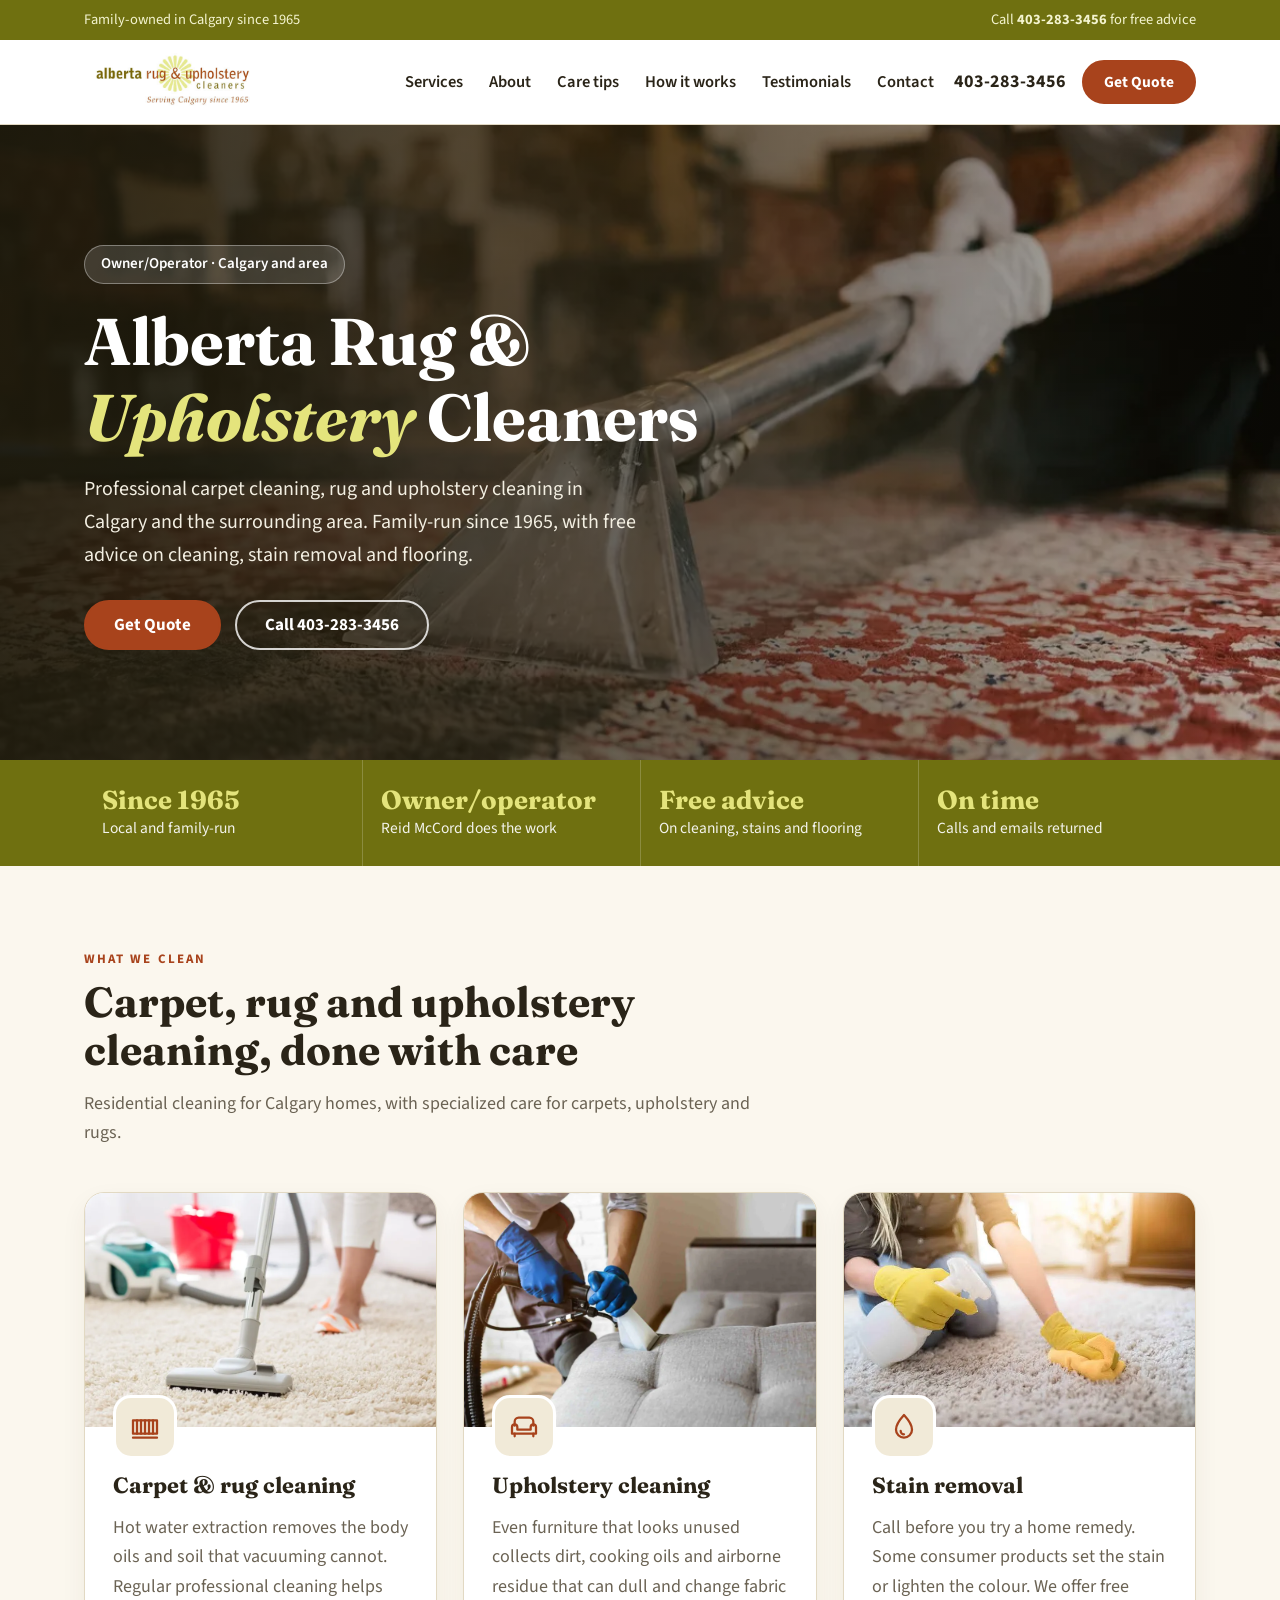
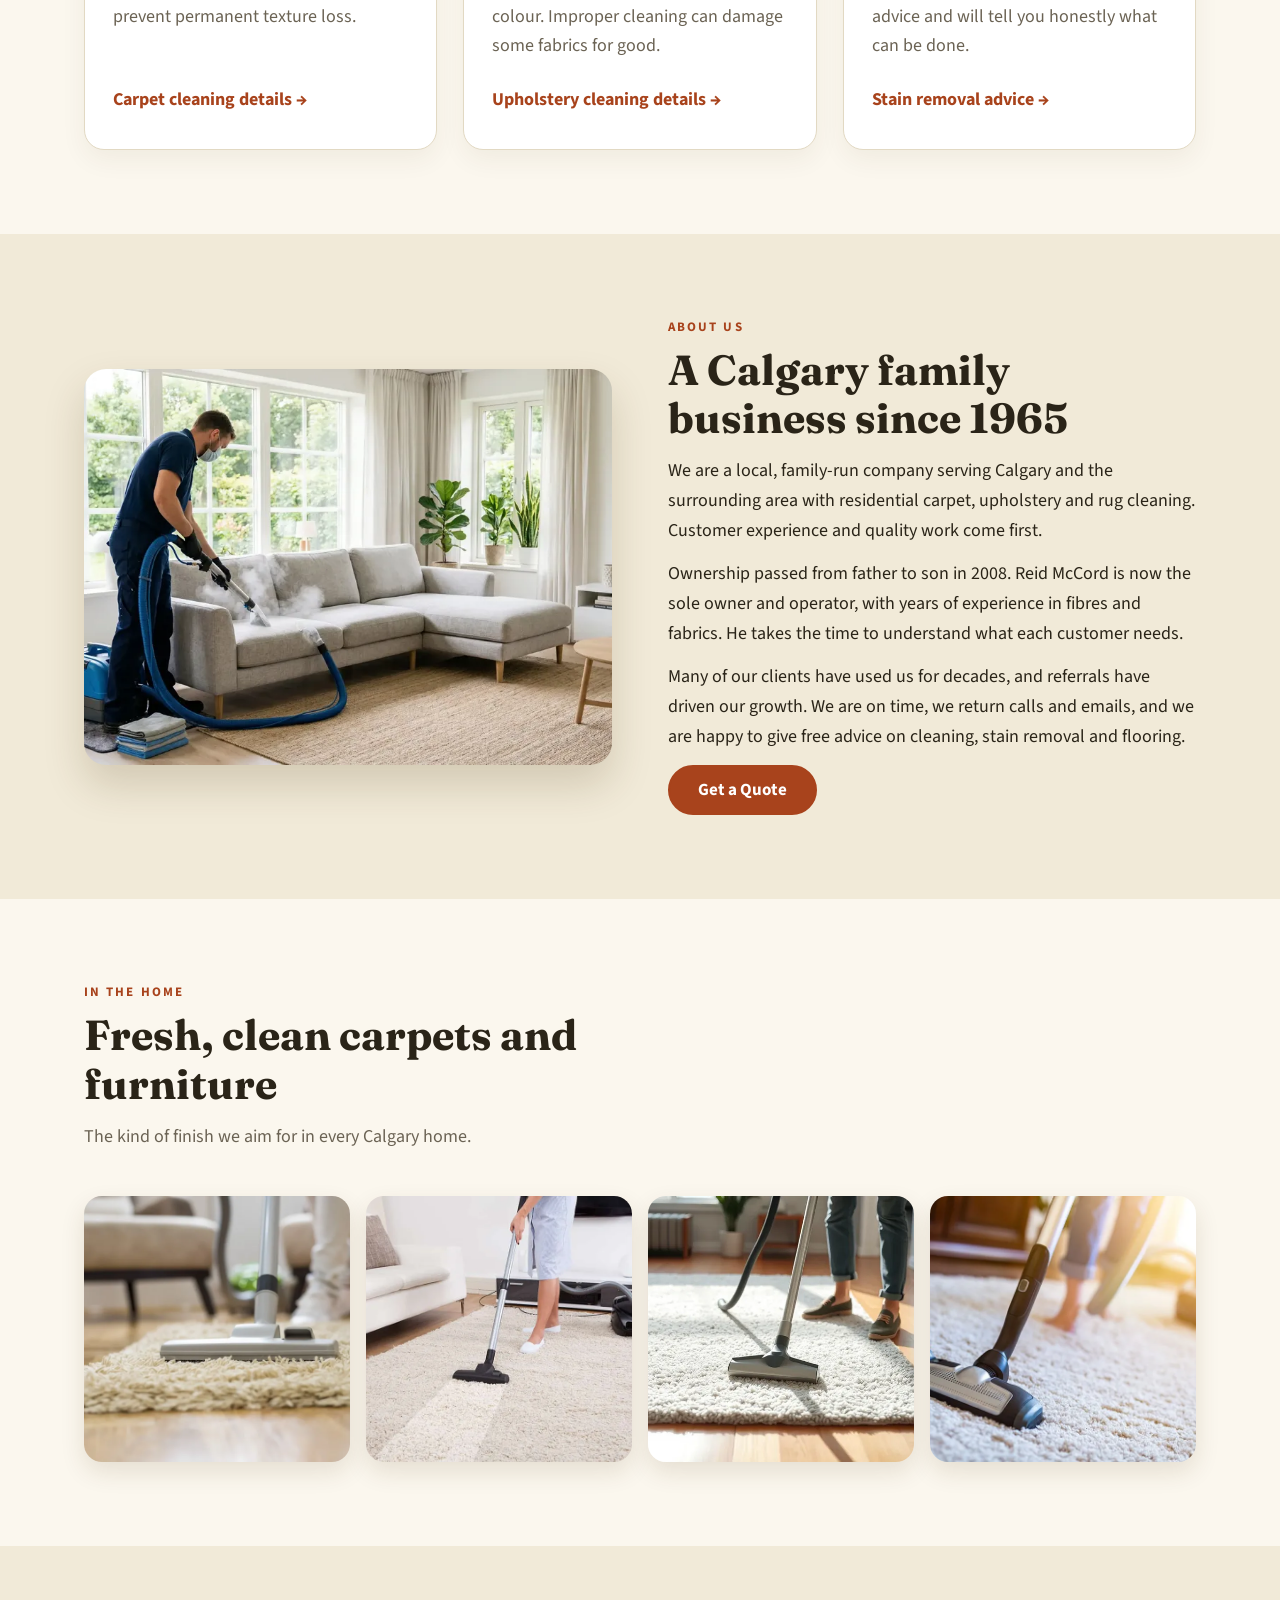
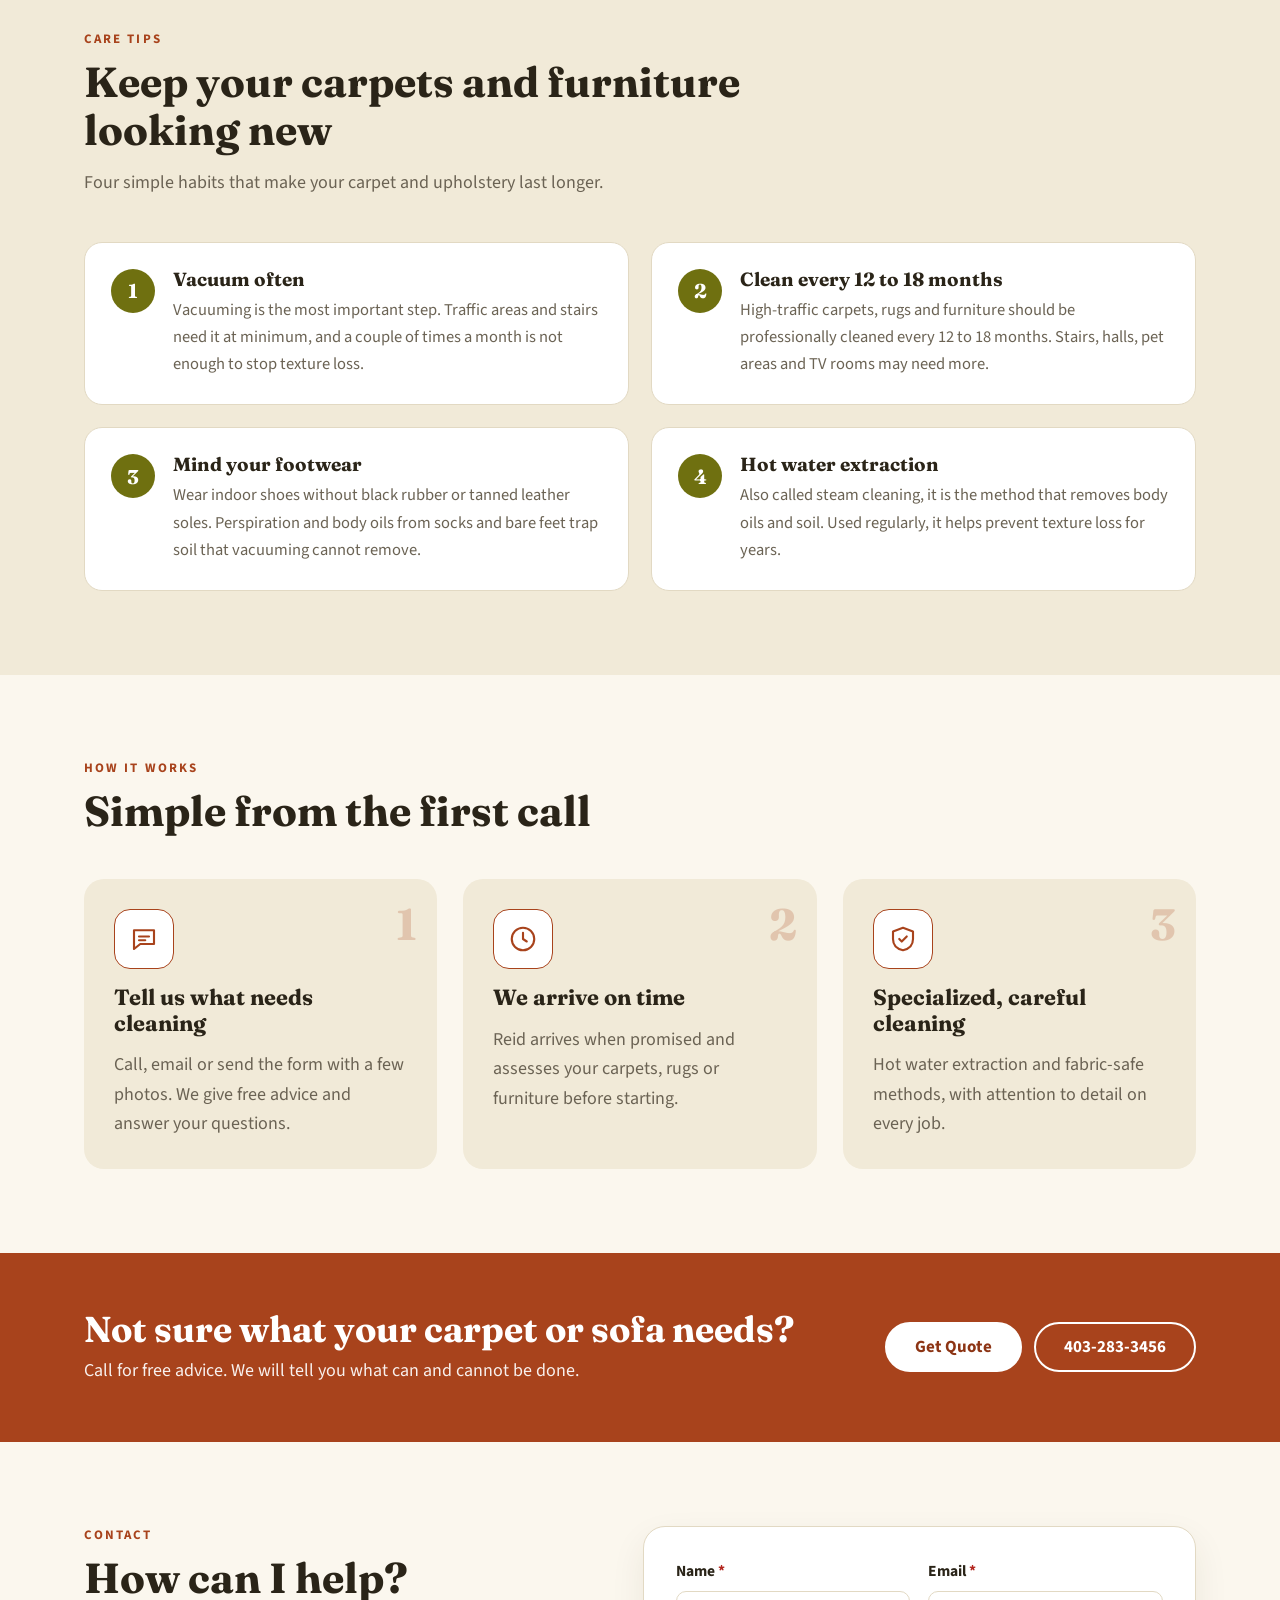
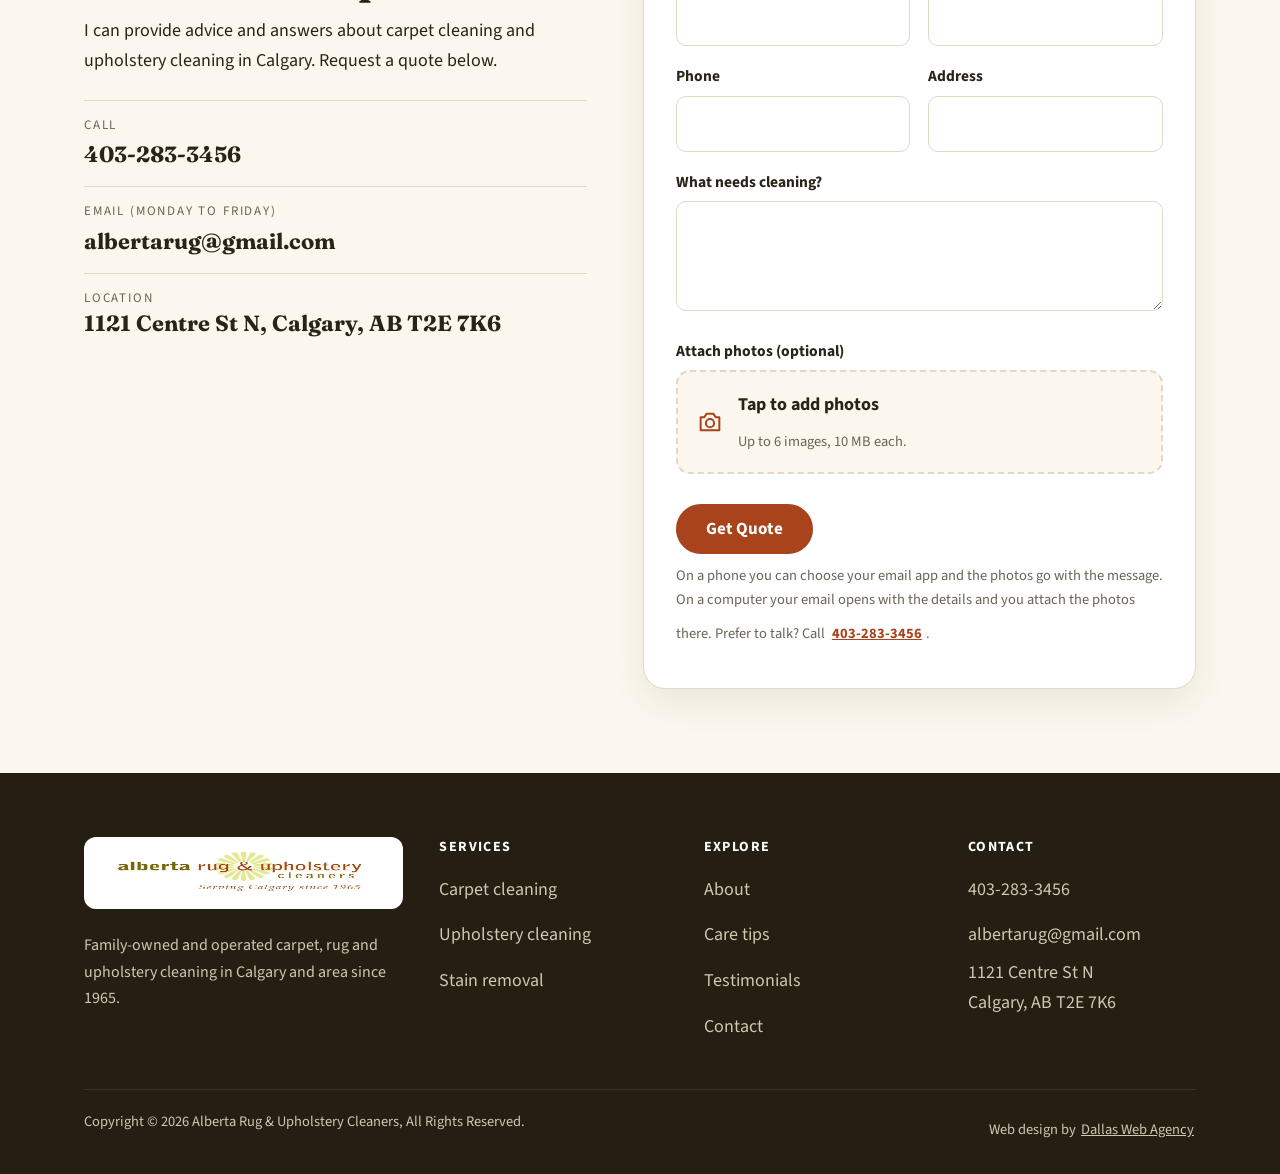
==== index.html @ 087d6d6a "Update index.html" ====
<!doctype html><html lang="en-CA"><head><meta charset="utf-8"><meta name="viewport" content="width=device-width,initial-scale=1">
<title>Alberta Rug & Upholstery Cleaners: Carpet Cleaning

 | Alberta Rug &amp; Upholstery Cleaners</title>
<meta name="description" content="Family-run carpet cleaning, rug cleaning, upholstery cleaning and stain removal in Calgary since 1965. Owner-operated. Call 403-283-3456 for a free quote.">
<link rel="preconnect" href="https://fonts.googleapis.com"><link rel="preconnect" href="https://fonts.gstatic.com" crossorigin>
<link href="https://fonts.googleapis.com/css2?family=Fraunces:ital,wght@0,600;0,700;1,600&family=Source+Sans+3:wght@400;600;700&display=swap" rel="stylesheet">
<link rel="icon" href="assets/logo.png"><link rel="stylesheet" href="assets/style.css?v=2">
<script type="application/ld+json">{"@context":"https://schema.org","@type":"HomeAndConstructionBusiness","name":"Alberta Rug & Upholstery Cleaners","telephone":"+1-403-283-3456","email":"albertarug@gmail.com","foundingDate":"1965","address":{"@type":"PostalAddress","streetAddress":"1121 Centre St N","addressLocality":"Calgary","addressRegion":"AB","postalCode":"T2E 7K6","addressCountry":"CA"},"areaServed":"Calgary, Alberta"}</script></head>
<body id="top">
<div class="topbar"><div class="wrap"><span>Family-owned in Calgary since 1965</span><span>Call <a href="tel:4032833456">403-283-3456</a> for free advice</span></div></div>
<header class="site"><div class="wrap nav"><a class="brand" href="#top" aria-label="Alberta Rug and Upholstery Cleaners home"><img src="assets/logo.png" width="500" height="192" alt="Alberta Rug &amp; Upholstery Cleaners - Serving Calgary since 1965"></a>
<nav aria-label="Main"><ul class="menu" id="menu"><li><a href="#services">Services</a></li><li><a href="#about">About</a></li><li><a href="#care">Care tips</a></li><li><a href="#how">How it works</a></li><li><a href="https://albertarug.com/testimonials">Testimonials</a></li><li><a href="#contact">Contact</a></li></ul></nav>
<div class="cta"><a class="tel" href="tel:4032833456">403-283-3456</a><a class="btn sm" href="#contact">Get Quote</a><button class="burger" aria-label="Menu" aria-expanded="false" aria-controls="menu"><span></span><span></span><span></span></button></div></div></header>
<main>
<section class="hero"><div class="wrap"><div class="pill">Owner/Operator &middot; Calgary and area</div><h1>Alberta Rug &amp; <em>Upholstery</em> Cleaners</h1><p>Professional carpet cleaning, rug and upholstery cleaning in Calgary and the surrounding area. Family-run since 1965, with free advice on cleaning, stain removal and flooring.</p><div class="acts"><a class="btn" href="#contact">Get Quote</a><a class="btn ghost" href="tel:4032833456">Call 403-283-3456</a></div></div></section>
<div class="facts"><div class="wrap"><ul><li><b>Since 1965</b><span>Local and family-run</span></li><li><b>Owner/operator</b><span>Reid McCord does the work</span></li><li><b>Free advice</b><span>On cleaning, stains and flooring</span></li><li><b>On time</b><span>Calls and emails returned</span></li></ul></div></div>
<section id="services"><div class="wrap"><div class="head"><div class="eyebrow">What we clean</div><h2>Carpet, rug and upholstery cleaning, done with care</h2><p>Residential cleaning for Calgary homes, with specialized care for carpets, upholstery and rugs.</p></div>
<div class="grid3"><article class="card reveal"><div class="pic" role="img" aria-label="Carpet being vacuumed" style="background-image:url(assets/carpet.webp)"></div><div class="body"><div class="ic"><svg viewBox="0 0 24 24" fill="none" stroke="currentColor" stroke-width="1.7" stroke-linecap="round" stroke-linejoin="round" aria-hidden="true"><path d="M3 7h18v10H3z"/><path d="M6 7v10M9 7v10M12 7v10M15 7v10M18 7v10"/><path d="M3 20h18"/></svg></div><h3>Carpet &amp; rug cleaning</h3><p>Hot water extraction removes the body oils and soil that vacuuming cannot. Regular professional cleaning helps prevent permanent texture loss.</p><a class="more" href="https://albertarug.com/carpet-cleaning">Carpet cleaning details &rarr;</a></div></article>
<article class="card reveal"><div class="pic" role="img" aria-label="Technician cleaning an upholstered sofa" style="background-image:url(assets/uph.webp)"></div><div class="body"><div class="ic"><svg viewBox="0 0 24 24" fill="none" stroke="currentColor" stroke-width="1.7" stroke-linecap="round" stroke-linejoin="round" aria-hidden="true"><path d="M5 11V8a3 3 0 0 1 3-3h8a3 3 0 0 1 3 3v3"/><path d="M3 12a2 2 0 0 1 4 0v2h10v-2a2 2 0 0 1 4 0v5H3z"/><path d="M5 17v2M19 17v2"/></svg></div><h3>Upholstery cleaning</h3><p>Even furniture that looks unused collects dirt, cooking oils and airborne residue that can dull and change fabric colour. Improper cleaning can damage some fabrics for good.</p><a class="more" href="https://albertarug.com/upholstery-cleaning">Upholstery cleaning details &rarr;</a></div></article>
<article class="card reveal"><div class="pic" role="img" aria-label="Treating a stain on a carpet" style="background-image:url(assets/stain.webp)"></div><div class="body"><div class="ic"><svg viewBox="0 0 24 24" fill="none" stroke="currentColor" stroke-width="1.7" stroke-linecap="round" stroke-linejoin="round" aria-hidden="true"><path d="M12 3s6 6.500 6 11a6 6 0 0 1-12 0c0-4.500 6-11 6-11z"/><path d="M9.500 15a2.500 2.500 0 0 0 2.500 2.500"/></svg></div><h3>Stain removal</h3><p>Call before you try a home remedy. Some consumer products set the stain or lighten the colour. We offer free advice and will tell you honestly what can be done.</p><a class="more" href="https://albertarug.com/stain-removal">Stain removal advice &rarr;</a></div></article></div></div></section>
<section class="about" id="about"><div class="wrap ag"><div class="ph reveal" role="img" aria-label="Steam cleaning a sofa in a bright living room"></div><div><div class="eyebrow">About us</div><h2>A Calgary family business since 1965</h2><p>We are a local, family-run company serving Calgary and the surrounding area with residential carpet, upholstery and rug cleaning. Customer experience and quality work come first.</p><p>Ownership passed from father to son in 2008. Reid McCord is now the sole owner and operator, with years of experience in fibres and fabrics. He takes the time to understand what each customer needs.</p><p>Many of our clients have used us for decades, and referrals have driven our growth. We are on time, we return calls and emails, and we are happy to give free advice on cleaning, stain removal and flooring.</p><a class="btn" href="#contact">Get a Quote</a></div></div></section>
<section><div class="wrap"><div class="head"><div class="eyebrow">In the home</div><h2>Fresh, clean carpets and furniture</h2><p>The kind of finish we aim for in every Calgary home.</p></div><div class="gal"><figure class="reveal"><img src="assets/g1.webp" alt="Vacuuming a cream carpet"></figure><figure class="reveal"><img src="assets/g2.webp" alt="Cleaned white shag rug beside a sofa"></figure><figure class="reveal"><img src="assets/g3.webp" alt="Fresh shag rug in a sunny room"></figure><figure class="reveal"><img src="assets/g4.webp" alt="Vacuuming a plush carpet"></figure></div></div></section><section id="care" class="about"><div class="wrap"><div class="head"><div class="eyebrow">Care tips</div><h2>Keep your carpets and furniture looking new</h2><p>Four simple habits that make your carpet and upholstery last longer.</p></div><div class="tips"><div class="tip reveal"><div class="n">1</div><div><h3>Vacuum often</h3><p>Vacuuming is the most important step. Traffic areas and stairs need it at minimum, and a couple of times a month is not enough to stop texture loss.</p></div></div><div class="tip reveal"><div class="n">2</div><div><h3>Clean every 12 to 18 months</h3><p>High-traffic carpets, rugs and furniture should be professionally cleaned every 12 to 18 months. Stairs, halls, pet areas and TV rooms may need more.</p></div></div><div class="tip reveal"><div class="n">3</div><div><h3>Mind your footwear</h3><p>Wear indoor shoes without black rubber or tanned leather soles. Perspiration and body oils from socks and bare feet trap soil that vacuuming cannot remove.</p></div></div><div class="tip reveal"><div class="n">4</div><div><h3>Hot water extraction</h3><p>Also called steam cleaning, it is the method that removes body oils and soil. Used regularly, it helps prevent texture loss for years.</p></div></div></div></div></section>
<section id="how"><div class="wrap"><div class="head"><div class="eyebrow">How it works</div><h2>Simple from the first call</h2></div><ol class="steps"><li class="reveal"><div class="ic"><svg viewBox="0 0 24 24" fill="none" stroke="currentColor" stroke-width="1.7" stroke-linecap="round" stroke-linejoin="round" aria-hidden="true"><path d="M4 5h16v11H9l-5 4z"/><path d="M8 10h8M8 13h5"/></svg></div><h3>Tell us what needs cleaning</h3><p>Call, email or send the form with a few photos. We give free advice and answer your questions.</p></li><li class="reveal"><div class="ic"><svg viewBox="0 0 24 24" fill="none" stroke="currentColor" stroke-width="1.7" stroke-linecap="round" stroke-linejoin="round" aria-hidden="true"><circle cx="12" cy="12" r="9"/><path d="M12 7v5l3 2"/></svg></div><h3>We arrive on time</h3><p>Reid arrives when promised and assesses your carpets, rugs or furniture before starting.</p></li><li class="reveal"><div class="ic"><svg viewBox="0 0 24 24" fill="none" stroke="currentColor" stroke-width="1.7" stroke-linecap="round" stroke-linejoin="round" aria-hidden="true"><path d="M12 3l8 3v6c0 5-3.500 8-8 9-4.500-1-8-4-8-9V6z"/><path d="M9 12l2 2 4-4"/></svg></div><h3>Specialized, careful cleaning</h3><p>Hot water extraction and fabric-safe methods, with attention to detail on every job.</p></li></ol></div></section>
<div class="cta-band"><div class="wrap"><div><h2>Not sure what your carpet or sofa needs?</h2><p>Call for free advice. We will tell you what can and cannot be done.</p></div><div style="display:flex;gap:12px;flex-wrap:wrap"><a class="btn" href="#contact">Get Quote</a><a class="btn ghost" href="tel:4032833456">403-283-3456</a></div></div></div>
<section id="contact"><div class="wrap qg"><div><div class="eyebrow">Contact</div><h2>How can I help?</h2><p>I can provide advice and answers about carpet cleaning and upholstery cleaning in Calgary. Request a quote below.</p>
<ul class="cl"><li><span>Call</span><a href="tel:4032833456">403-283-3456</a></li><li><span>Email (Monday to Friday)</span><a href="mailto:albertarug@gmail.com">albertarug@gmail.com</a></li><li><span>Location</span><b>1121 Centre St N, Calgary, AB T2E 7K6</b></li></ul></div>
<form class="form" data-mail novalidate><div><label for="n">Name <i>*</i></label><input id="n" name="Name" required autocomplete="name"></div><div><label for="e">Email <i>*</i></label><input id="e" name="Email" type="email" required autocomplete="email"></div><div><label for="p">Phone</label><input id="p" name="Phone" type="tel" autocomplete="tel"></div><div><label for="a">Address</label><input id="a" name="Address" autocomplete="street-address"></div><div class="full"><label for="m">What needs cleaning?</label><textarea id="m" name="Details"></textarea></div>
<div class="full"><label for="ph">Attach photos (optional)</label><div class="drop"><input id="ph" type="file" accept="image/*" multiple><div class="dt"><svg width="28" height="28" viewBox="0 0 24 24" fill="none" stroke="currentColor" stroke-width="1.7" stroke-linecap="round" stroke-linejoin="round" aria-hidden="true"><path d="M4 8h3l2-3h6l2 3h3v11H4z"/><circle cx="12" cy="13" r="3.500"/></svg><span><b>Tap to add photos</b><small>Up to 6 images, 10 MB each.</small></span></div></div><ul class="thumbs" aria-label="Selected photos"></ul></div>
<div class="full"><button class="btn" type="submit">Get Quote</button><div class="msg" role="status" aria-live="polite"></div><small>On a phone you can choose your email app and the photos go with the message. On a computer your email opens with the details and you attach the photos there. Prefer to talk? Call <a href="tel:4032833456">403-283-3456</a>.</small></div></form></div></section>
</main>
<footer><div class="wrap"><div class="fg"><div><a class="logo" href="#top"><img src="assets/logo.png" width="500" height="192" alt="Alberta Rug &amp; Upholstery Cleaners"></a><p style="margin-top:14px">Family-owned and operated carpet, rug and upholstery cleaning in Calgary and area since 1965.</p></div>
<div><h4>Services</h4><ul><li><a href="https://albertarug.com/carpet-cleaning">Carpet cleaning</a></li><li><a href="https://albertarug.com/upholstery-cleaning">Upholstery cleaning</a></li><li><a href="https://albertarug.com/stain-removal">Stain removal</a></li></ul></div>
<div><h4>Explore</h4><ul><li><a href="#about">About</a></li><li><a href="#care">Care tips</a></li><li><a href="https://albertarug.com/testimonials">Testimonials</a></li><li><a href="#contact">Contact</a></li></ul></div>
<div><h4>Contact</h4><ul><li><a href="tel:4032833456">403-283-3456</a></li><li><a href="mailto:albertarug@gmail.com">albertarug@gmail.com</a></li><li>1121 Centre St N<br>Calgary, AB T2E 7K6</li></ul></div></div>
<div class="fbot"><span>Copyright &copy; 2026 Alberta Rug &amp; Upholstery Cleaners, All Rights Reserved.</span><span>Web design by <a href="https://www.dallaswebagency.us/" target="_blank" rel="noopener">Dallas Web Agency</a></span></div></div></footer>
<div class="mbar"><a href="tel:4032833456">Call Now</a><a href="#contact">Get Quote</a></div>
<script src="assets/main.js?v=1" defer></script></body></html>
---- assets/style.css ----
:root{--ol:#6f7010;--ru:#a8431c;--ru2:#8c3414;--cr:#fbf7ee;--sand:#f1ead8;--ye:#e4e47c;--ink:#2a2418;--mut:#6b6354;--line:#e2d9c3;--hf:'Fraunces',Georgia,serif;--bf:'Source Sans 3','Segoe UI',Arial,sans-serif;--w:1160px}
*{box-sizing:border-box}html{scroll-behavior:smooth}html,body{overflow-x:hidden}body{margin:0;font:18px/1.65 var(--bf);color:var(--ink);background:var(--cr)}img{max-width:100%;display:block}a{color:inherit}
h1,h2,h3{font-family:var(--hf);line-height:1.15;margin:0 0 14px;font-weight:700}h2{font-size:clamp(28px,4vw,42px)}h3{font-size:22px}p{margin:0 0 14px}
.wrap{max-width:var(--w);margin:0 auto;padding:0 24px}section{padding:84px 0}
.eyebrow{font:700 13px var(--bf);letter-spacing:.16em;text-transform:uppercase;color:var(--ru);margin-bottom:10px}
.btn{display:inline-flex;align-items:center;justify-content:center;min-height:50px;padding:0 28px;border-radius:999px;background:var(--ru);color:#fff;border:2px solid var(--ru);font:700 17px var(--bf);text-decoration:none;cursor:pointer;white-space:nowrap;transition:transform .15s,background .15s}.btn:hover{background:var(--ru2);transform:translateY(-2px)}
.btn.ghost{background:transparent;color:#fff;border-color:rgba(255,255,255,.8)}.btn.ghost:hover{background:#fff;color:var(--ink)}.btn.sm{min-height:44px;padding:0 20px;font-size:15.5px}
.topbar{background:var(--ol);color:#f4f4d0;font-size:14.5px}.topbar .wrap{display:flex;justify-content:space-between;gap:16px;padding-top:8px;padding-bottom:8px}.topbar a{text-decoration:none;font-weight:700}
header.site{position:sticky;top:0;z-index:100;background:#fff;border-bottom:1px solid var(--line)}.nav{display:flex;align-items:center;gap:20px;min-height:84px}.brand{flex:none;display:block}.brand img{height:70px;width:auto}
.nav nav{margin-left:auto}.menu{display:flex;gap:26px;list-style:none;margin:0;padding:0}.menu a{text-decoration:none;font-weight:600;font-size:16.5px;white-space:nowrap}.menu a:hover{color:var(--ru)}
.cta{display:flex;align-items:center;gap:16px;flex:none}.tel{font-weight:700;text-decoration:none;white-space:nowrap}.burger{display:none;width:44px;height:44px;border:1.5px solid var(--ink);background:#fff;border-radius:10px;padding:0;cursor:pointer}.burger span{display:block;width:20px;height:2px;background:var(--ink);margin:5px auto}
@media(max-width:1180px){.nav{gap:10px}.nav nav{margin-left:0}.menu{display:none;position:absolute;left:0;right:0;top:100%;background:#fff;flex-direction:column;gap:0;border-bottom:1px solid var(--line);padding:6px 24px 14px;box-shadow:0 14px 24px rgba(0,0,0,.08)}.menu.open{display:flex}.menu a{display:block;padding:14px 0;border-bottom:1px solid var(--line)}.cta{margin-left:auto;gap:10px}.burger{display:block}.tel{display:none}}
.hero{position:relative;color:#fff;background:#3b3722 url('hero.webp') center/cover no-repeat;padding:120px 0 110px}.hero:before{content:"";position:absolute;inset:0;background:linear-gradient(90deg,rgba(30,26,12,.9),rgba(30,26,12,.62) 55%,rgba(30,26,12,.25))}.hero .wrap{position:relative}
.hero .pill{display:inline-block;background:rgba(255,255,255,.14);border:1px solid rgba(255,255,255,.35);border-radius:99px;padding:6px 16px;font-weight:600;font-size:15px;margin-bottom:20px}
.hero h1{font-size:clamp(36px,6vw,66px);max-width:14ch;margin-bottom:18px}.hero h1 em{font-style:italic;color:var(--ye)}.hero p{max-width:560px;font-size:20px;color:#f3efe2}.hero .acts{display:flex;gap:14px;flex-wrap:wrap;margin-top:28px}
.facts{background:var(--ol);color:#fff;padding:0}.facts ul{list-style:none;margin:0;padding:0;display:grid;grid-template-columns:repeat(4,1fr)}.facts li{padding:24px 18px;border-left:1px solid rgba(255,255,255,.2);display:flex;flex-direction:column}.facts li:first-child{border-left:0}.facts b{font:700 26px var(--hf);color:var(--ye)}.facts span{font-size:15.5px;opacity:.92}
.head{max-width:680px;margin-bottom:44px}.head p{color:var(--mut)}
.grid3{display:grid;grid-template-columns:repeat(3,1fr);gap:26px}.card{background:#fff;border:1px solid var(--line);border-radius:20px;padding:34px 30px;box-shadow:0 10px 26px rgba(70,50,10,.06);display:flex;flex-direction:column}.card .ic{width:64px;height:64px;border-radius:18px;background:var(--sand);color:var(--ru);display:grid;place-items:center;margin-bottom:18px}.card .ic svg{width:32px;height:32px}.card a.more{margin-top:auto;font-weight:700;color:var(--ru);text-decoration:none;padding:10px 0}.card a.more:hover{text-decoration:underline}.card p{color:var(--mut)}
.about{background:var(--sand)}.ag{display:grid;grid-template-columns:1fr 1fr;gap:56px;align-items:center}.ag .ph{border-radius:22px;aspect-ratio:4/3;background:#cfc7a8 url('about.webp') center/cover;box-shadow:0 20px 40px rgba(70,50,10,.18)}.sig{font:italic 700 20px var(--hf);color:var(--ru);margin-top:6px}
.tips{display:grid;grid-template-columns:repeat(2,1fr);gap:22px}.tip{display:flex;gap:18px;background:#fff;border:1px solid var(--line);border-radius:18px;padding:26px}.tip .n{flex:none;width:44px;height:44px;border-radius:50%;background:var(--ol);color:#fff;font:700 20px var(--hf);display:grid;place-items:center}.tip h3{font-size:19px;margin-bottom:6px}.tip p{margin:0;color:var(--mut);font-size:16.5px}
.steps{list-style:none;margin:0;padding:0;display:grid;grid-template-columns:repeat(3,1fr);gap:26px;counter-reset:s}.steps li{background:var(--sand);border-radius:20px;padding:30px;position:relative}.steps li:before{counter-increment:s;content:counter(s);position:absolute;top:18px;right:20px;font:700 44px var(--hf);color:rgba(168,67,28,.22)}.steps .ic{width:60px;height:60px;border-radius:16px;background:#fff;color:var(--ru);display:grid;place-items:center;margin-bottom:16px;border:1.5px solid var(--ru)}.steps .ic svg{width:30px;height:30px}.steps p{color:var(--mut);margin:0}
.cta-band{background:var(--ru);color:#fff;padding:56px 0}.cta-band .wrap{display:flex;justify-content:space-between;align-items:center;gap:24px;flex-wrap:wrap}.cta-band h2{margin:0 0 6px;font-size:clamp(26px,3.4vw,36px)}.cta-band p{margin:0;opacity:.92}.cta-band .btn{background:#fff;color:var(--ru2);border-color:#fff}.cta-band .btn.ghost{background:transparent;color:#fff}
.qg{display:grid;grid-template-columns:1fr 1.1fr;gap:56px;align-items:start}.cl{list-style:none;margin:24px 0 0;padding:0}.cl li{padding:14px 0;border-top:1px solid var(--line);display:flex;flex-direction:column}.cl span{font-size:13px;letter-spacing:.14em;text-transform:uppercase;color:var(--mut)}.cl a,.cl b{font:700 22px var(--hf);text-decoration:none}.cl a{padding:4px 0}
.form{background:#fff;border:1px solid var(--line);border-radius:22px;padding:32px;display:grid;grid-template-columns:1fr 1fr;gap:18px;box-shadow:0 14px 34px rgba(70,50,10,.08)}.form .full{grid-column:1/-1}label{display:block;font-weight:700;font-size:15.5px;margin-bottom:6px}label i{color:#b3261e;font-style:normal}
input,textarea{width:100%;font:inherit;padding:12px 14px;border:1.5px solid var(--line);border-radius:10px;background:#fff}input:focus,textarea:focus{outline:3px solid #ecd3c6;border-color:var(--ru)}input.bad{border-color:#b3261e;background:#fff3f1}textarea{min-height:110px}
.drop{position:relative;border:2px dashed var(--line);border-radius:14px;background:var(--cr)}.drop:hover,.drop:focus-within{border-color:var(--ru)}.drop input{position:absolute;inset:0;width:100%;height:100%;opacity:0;cursor:pointer;padding:0;border:0}.dt{display:flex;align-items:center;gap:14px;padding:18px;color:var(--ru)}.dt svg{flex:none}.dt span{display:grid;color:var(--ink)}.dt small{font-size:14px;color:var(--mut)}
.thumbs{list-style:none;margin:12px 0 0;padding:0;display:flex;flex-wrap:wrap;gap:10px}.thumbs li{position:relative;width:76px;height:76px}.thumbs img{width:100%;height:100%;object-fit:cover;border-radius:10px;border:1px solid var(--line)}.thumbs button{position:absolute;top:-8px;right:-8px;width:28px;height:28px;border-radius:50%;border:0;background:var(--ink);color:#fff;font-size:18px;line-height:1;cursor:pointer}
.msg{display:none;margin:12px 0 0;font-weight:700;color:var(--ol)}.msg.show{display:block}.form small{display:block;margin-top:10px;color:var(--mut);font-size:14.5px}.form small a{color:var(--ru);font-weight:700;display:inline-block;padding:10px 4px}
footer{background:#241f12;color:#cfc7b0;padding:64px 0 24px}.fg{display:grid;grid-template-columns:1.4fr 1fr 1fr 1fr;gap:36px}footer .logo{background:#fff;border-radius:12px;padding:8px 14px;display:inline-block}footer .logo img{height:56px}footer h4{color:#fff;font:700 14px var(--bf);letter-spacing:.1em;text-transform:uppercase;margin:0 0 10px}footer ul{list-style:none;margin:0;padding:0}footer li a{display:inline-block;padding:8px 0;text-decoration:none;min-width:44px}footer a:hover{color:#fff;text-decoration:underline}footer p{font-size:16px}
.fbot{display:flex;justify-content:space-between;gap:14px;flex-wrap:wrap;border-top:1px solid #3a3320;margin-top:40px;padding-top:20px;font-size:14.5px}.fbot a{display:inline-block;padding:8px 2px}
.mbar{display:none}.reveal{opacity:0;transform:translateY(16px);transition:opacity .6s,transform .6s}.reveal.in{opacity:1;transform:none}
@media(prefers-reduced-motion:reduce){.reveal{opacity:1;transform:none;transition:none}html{scroll-behavior:auto}}
@media(max-width:1000px){.grid3,.steps{grid-template-columns:1fr}.ag,.qg{grid-template-columns:1fr;gap:32px}.tips{grid-template-columns:1fr}.facts ul{grid-template-columns:1fr 1fr}.facts li:nth-child(3){border-left:0}.facts li{border-top:1px solid rgba(255,255,255,.2)}.fg{grid-template-columns:1fr 1fr}}
@media(max-width:760px){body{font-size:17px;padding-bottom:56px}section{padding:60px 0}.hero{padding:80px 0 72px}.topbar .wrap span:last-child{display:none}.topbar .wrap{justify-content:center}.brand img{height:50px}.cta .btn.sm{padding:0 16px;font-size:14.5px}.form{grid-template-columns:1fr;padding:22px}.mbar{display:grid;grid-template-columns:1fr 1fr;position:fixed;left:0;right:0;bottom:0;z-index:90}.mbar a{font:700 17px var(--bf);text-align:center;padding:15px;text-decoration:none;background:var(--ol);color:#fff}.mbar a+a{background:var(--ru)}.hero .acts .btn{width:100%}.cta-band .btn{width:100%}}
@media(max-width:420px){.nav{gap:8px}.brand img{height:42px}.fg{grid-template-columns:1fr}.facts ul{grid-template-columns:1fr}.facts li{border-left:0}.cta .btn.sm{padding:0 12px;font-size:13.5px}}

.card{padding:0;overflow:hidden}.card .pic{aspect-ratio:3/2;background-size:cover;background-position:center}.card .body{padding:26px 28px 24px;display:flex;flex-direction:column;flex:1}.card .ic{margin-top:-58px;position:relative;border:3px solid #fff;margin-bottom:14px}
.gal{display:grid;grid-template-columns:repeat(4,1fr);gap:16px}.gal figure{margin:0;border-radius:18px;overflow:hidden;aspect-ratio:1/1;box-shadow:0 10px 24px rgba(70,50,10,.12)}.gal img{width:100%;height:100%;object-fit:cover;transition:transform .5s}.gal figure:hover img{transform:scale(1.05)}
@media(max-width:1000px){.gal{grid-template-columns:1fr 1fr}}
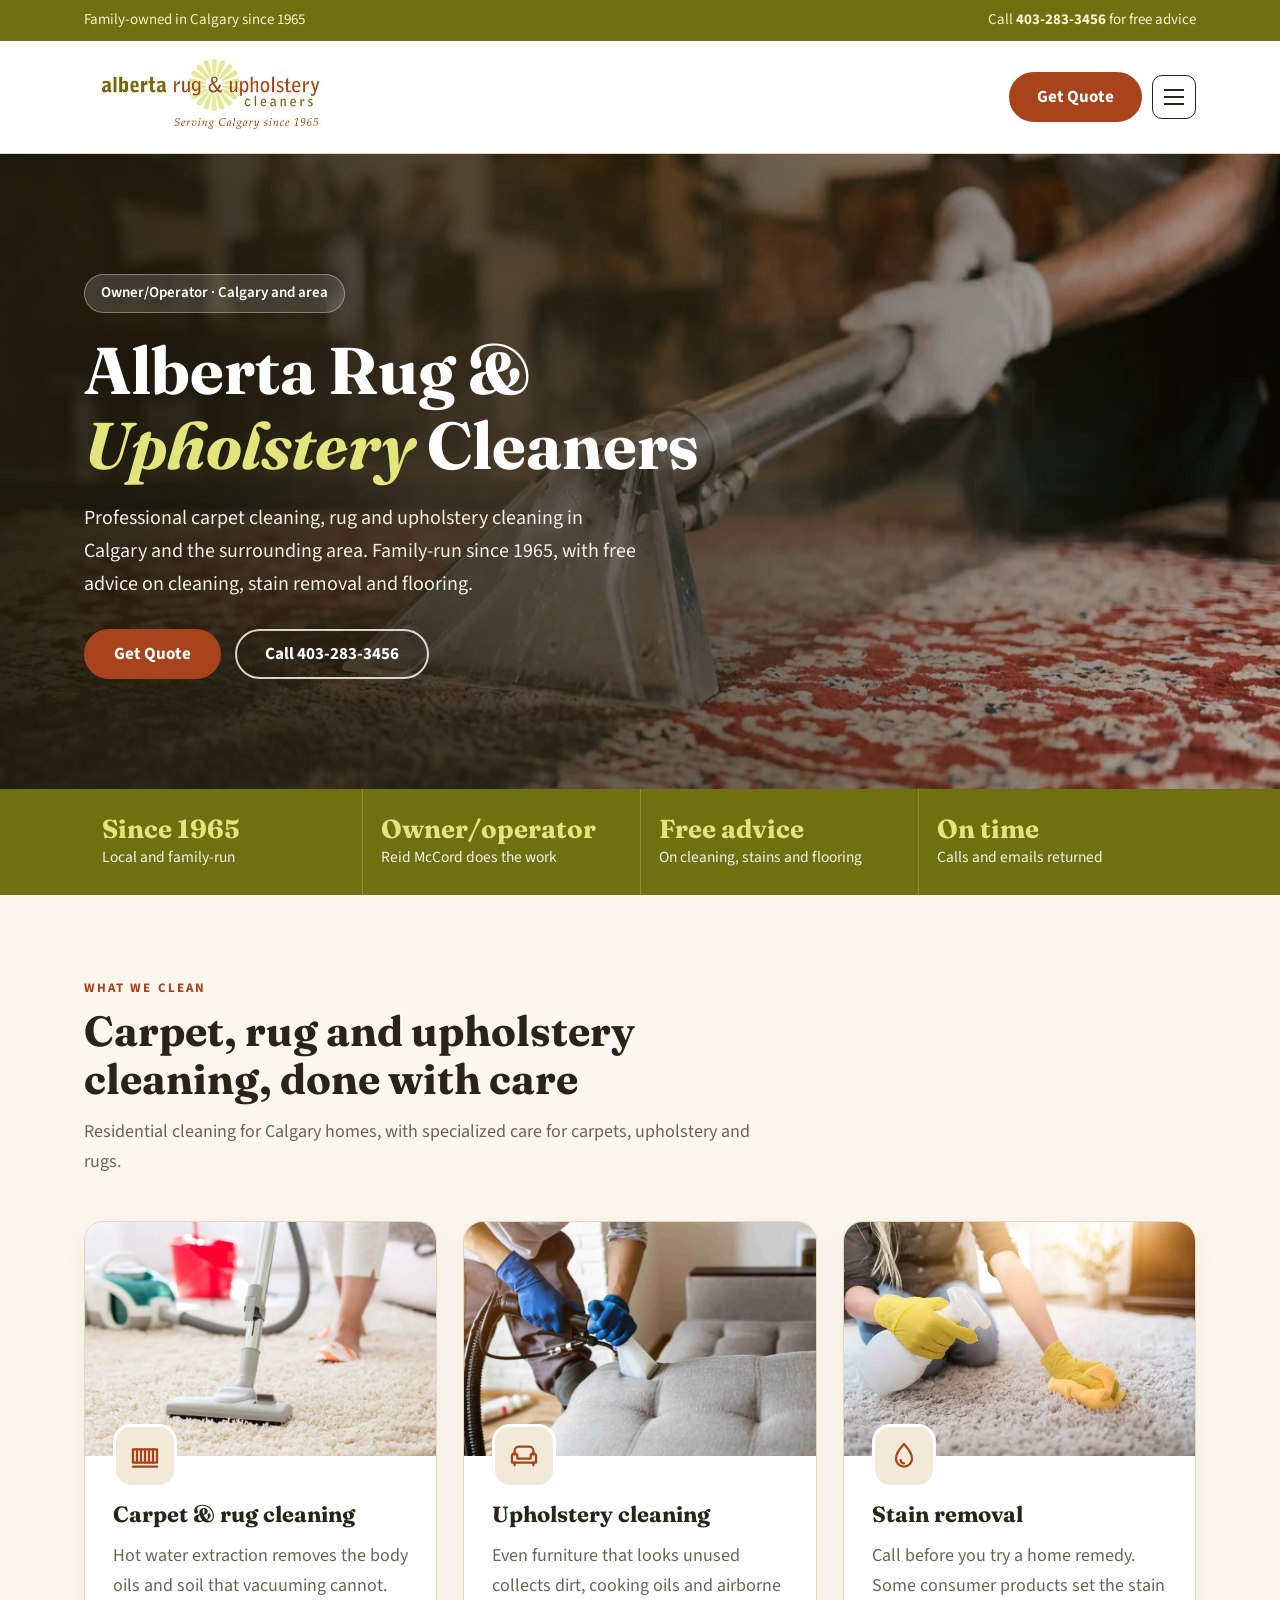
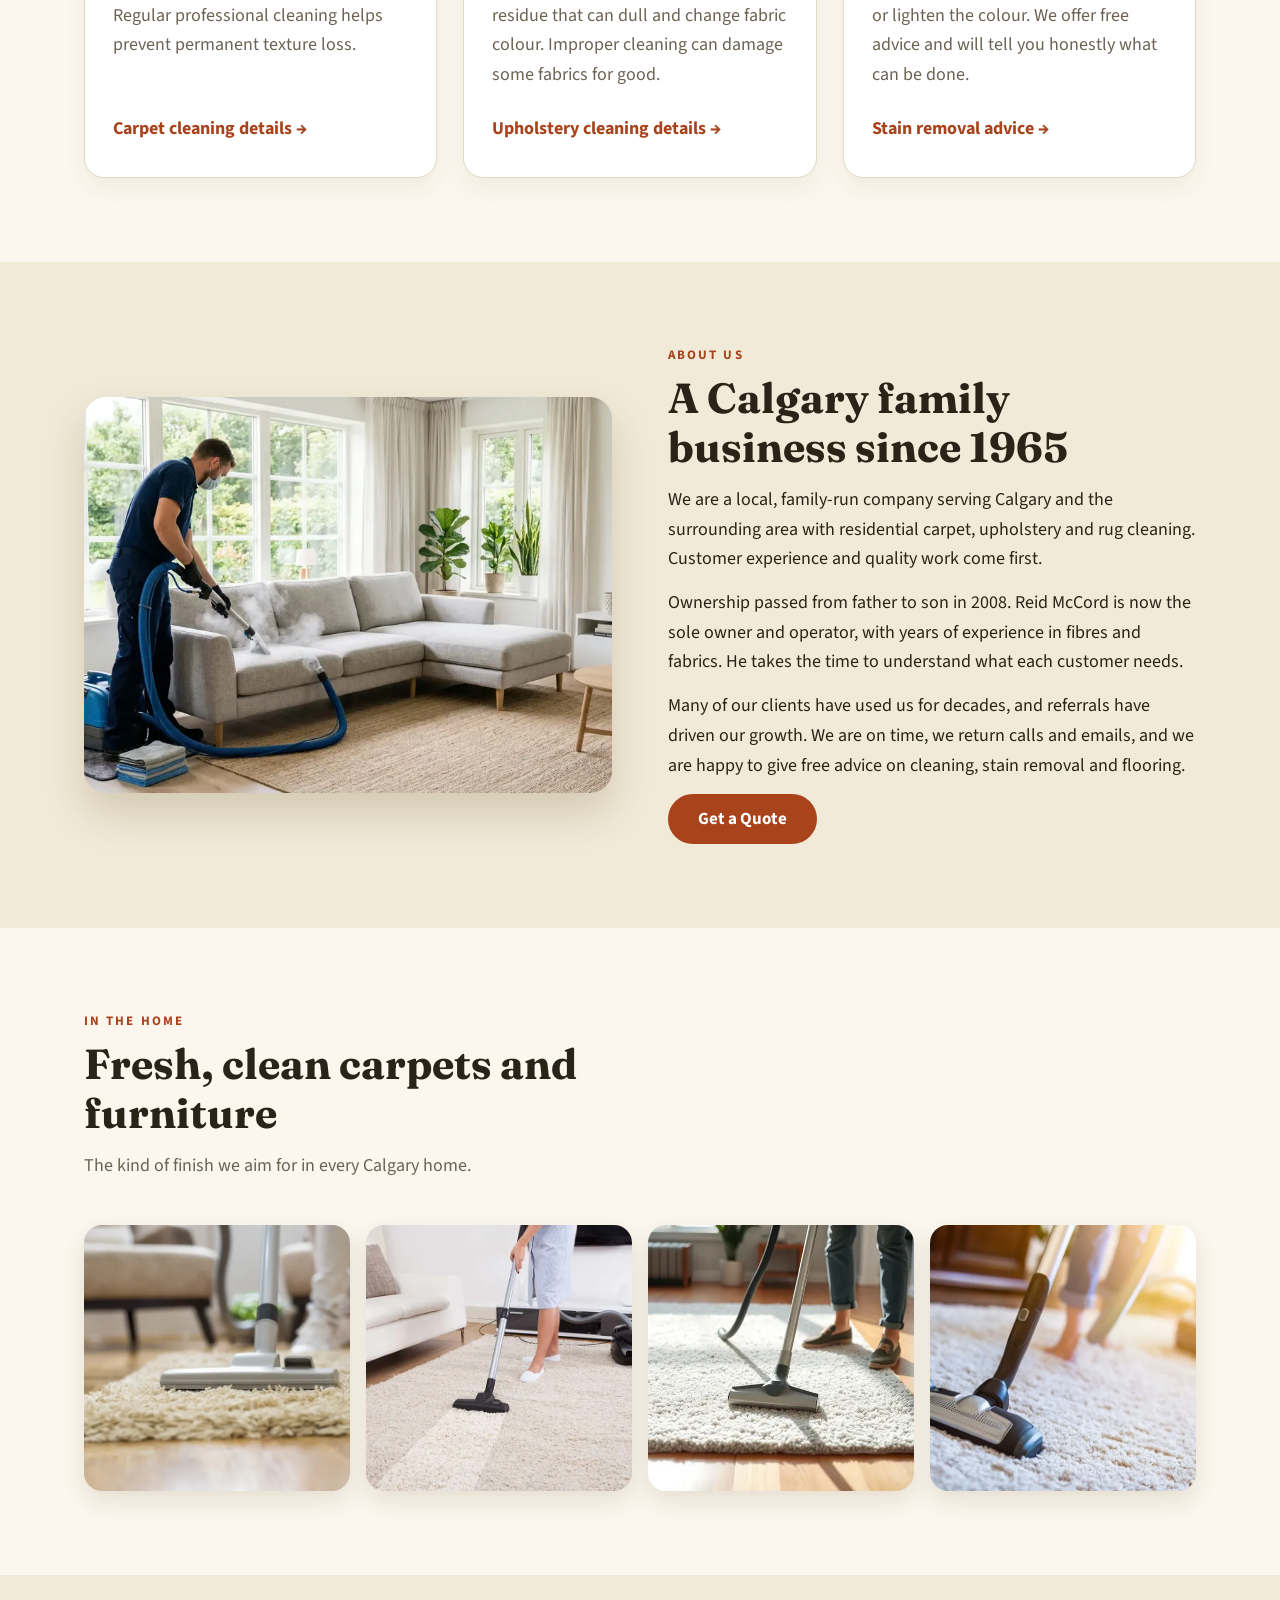
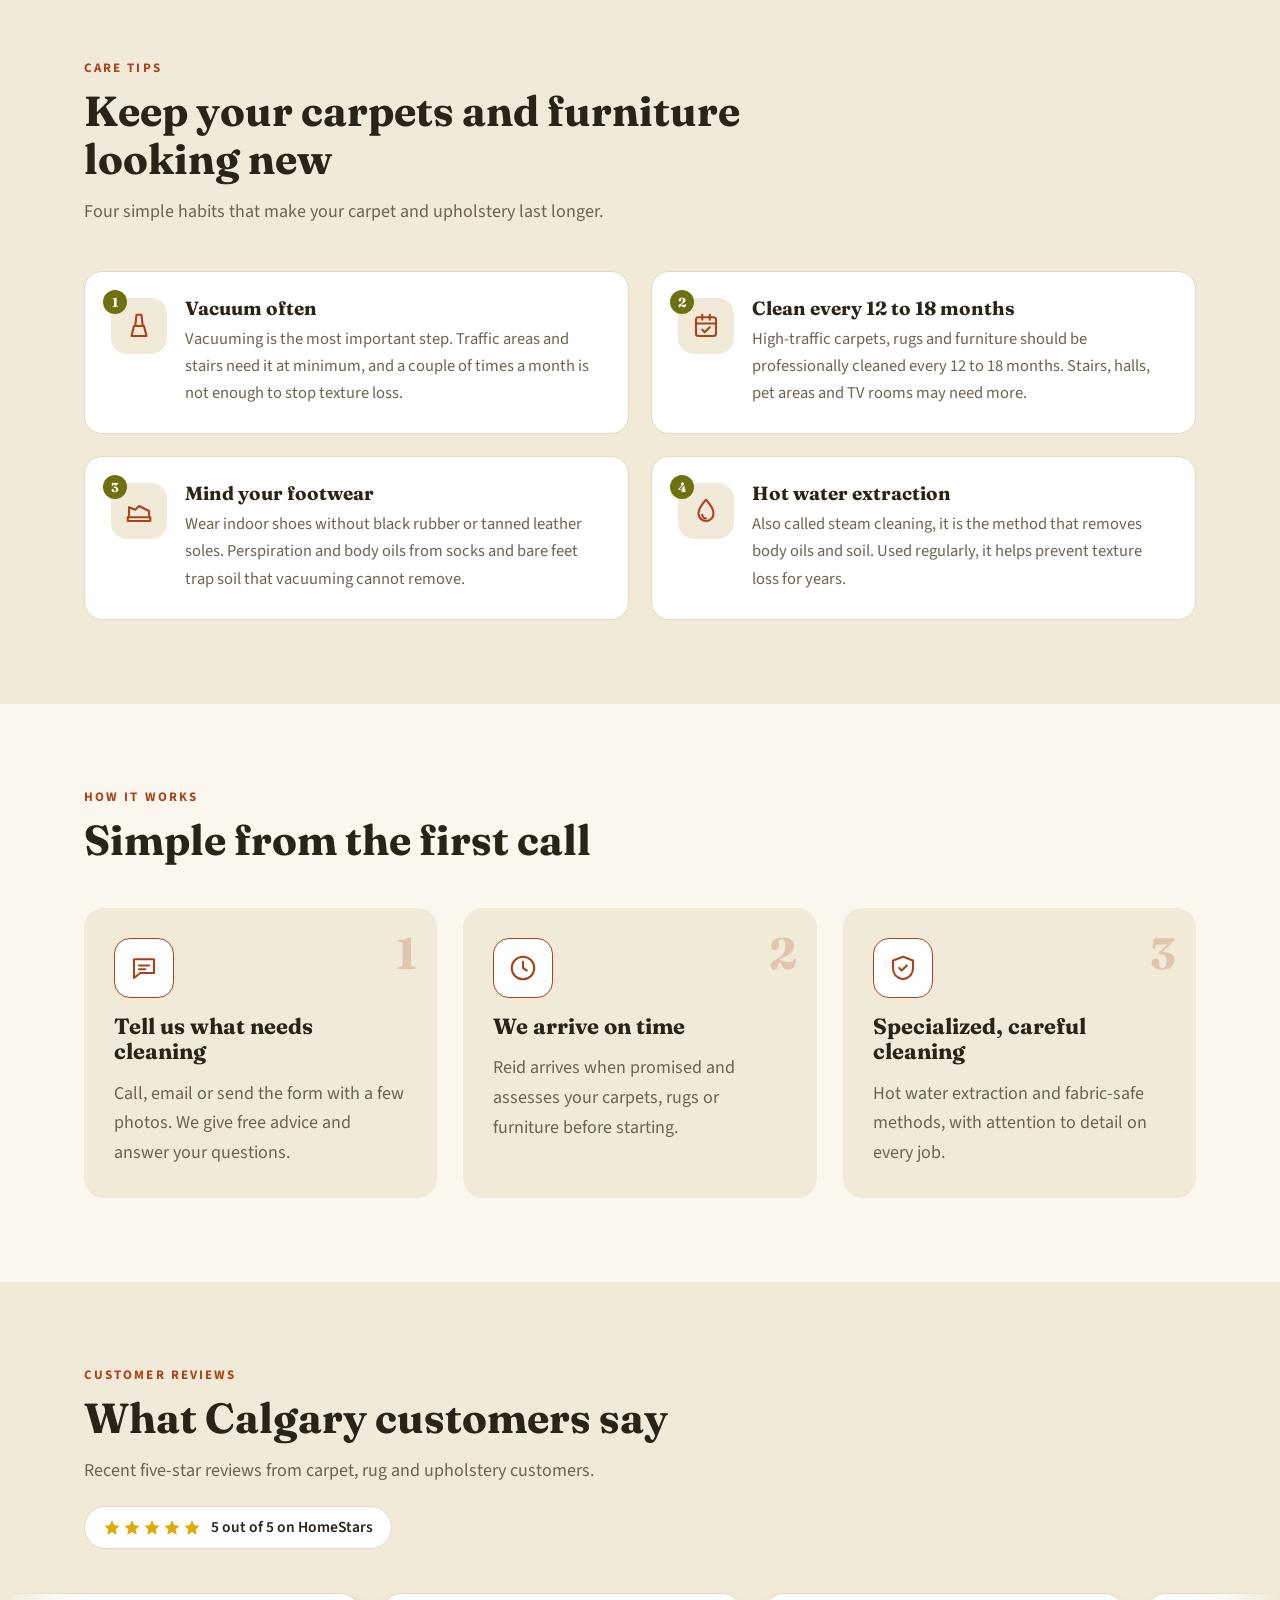
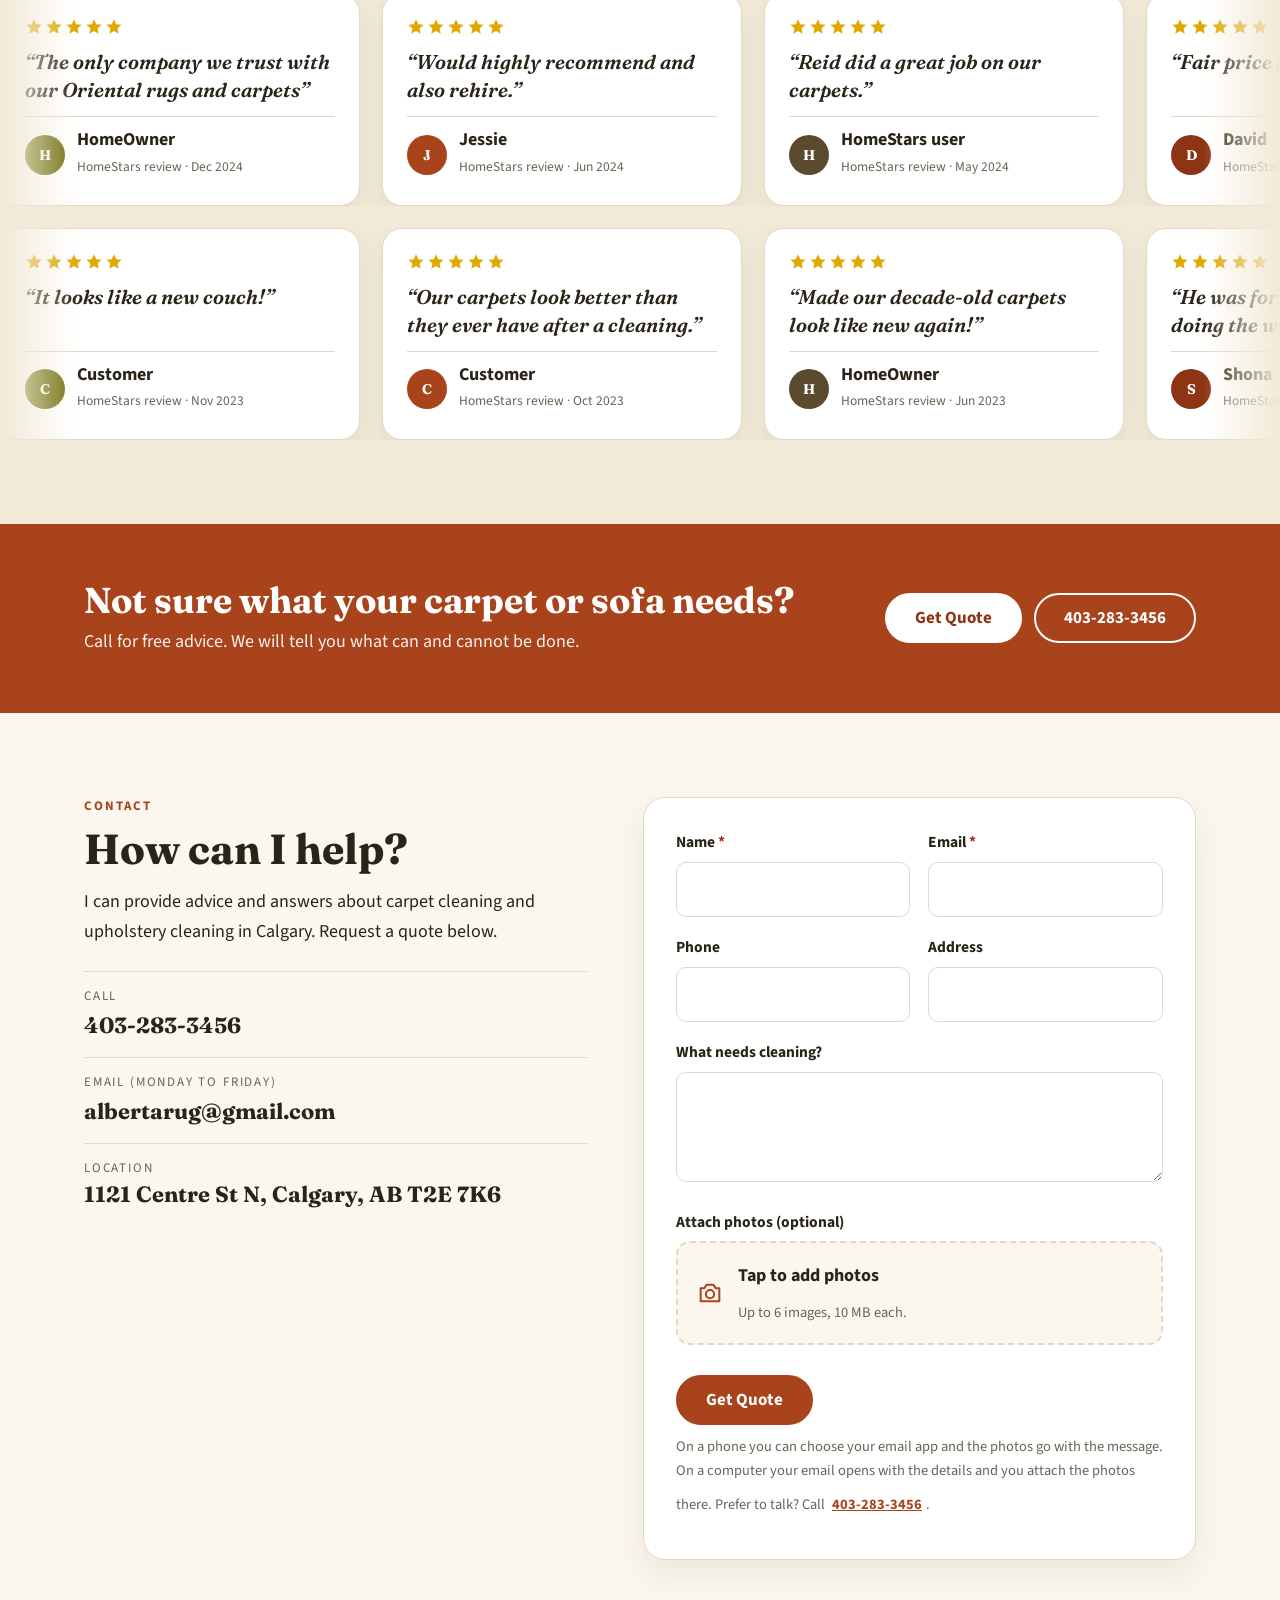
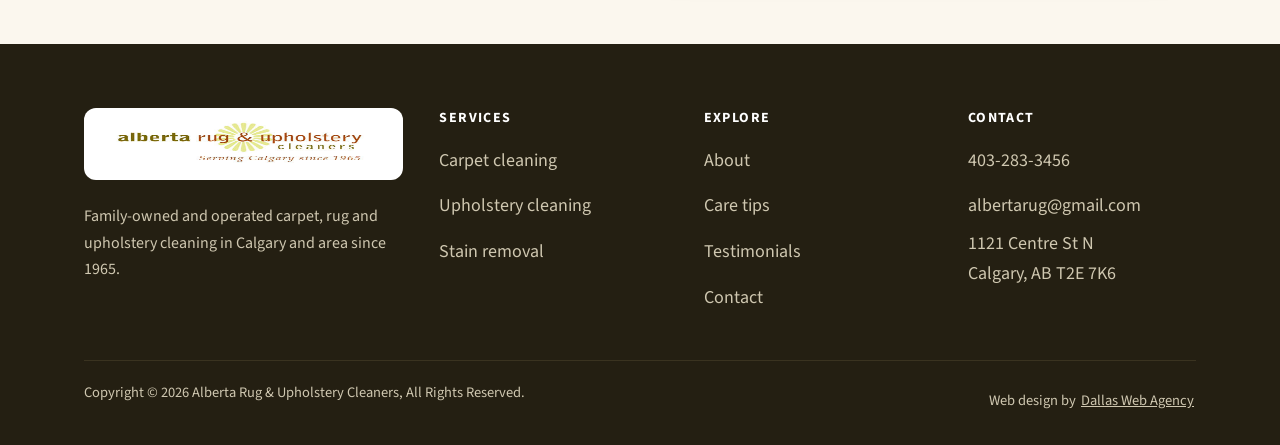
==== commit c1befe68: "Bigger header, care tip icons, moving reviews slider, mobile fixes Co-Authored-By: Claude Sonnet 5.5" ====
--- a/index.html
+++ b/index.html
@@ -5,12 +5,12 @@
 <meta name="description" content="Family-run carpet cleaning, rug cleaning, upholstery cleaning and stain removal in Calgary since 1965. Owner-operated. Call 403-283-3456 for a free quote.">
 <link rel="preconnect" href="https://fonts.googleapis.com"><link rel="preconnect" href="https://fonts.gstatic.com" crossorigin>
 <link href="https://fonts.googleapis.com/css2?family=Fraunces:ital,wght@0,600;0,700;1,600&family=Source+Sans+3:wght@400;600;700&display=swap" rel="stylesheet">
-<link rel="icon" href="assets/logo.png"><link rel="stylesheet" href="assets/style.css?v=2">
+<link rel="icon" href="assets/logo.png"><link rel="stylesheet" href="assets/style.css?v=3">
 <script type="application/ld+json">{"@context":"https://schema.org","@type":"HomeAndConstructionBusiness","name":"Alberta Rug & Upholstery Cleaners","telephone":"+1-403-283-3456","email":"albertarug@gmail.com","foundingDate":"1965","address":{"@type":"PostalAddress","streetAddress":"1121 Centre St N","addressLocality":"Calgary","addressRegion":"AB","postalCode":"T2E 7K6","addressCountry":"CA"},"areaServed":"Calgary, Alberta"}</script></head>
 <body id="top">
 <div class="topbar"><div class="wrap"><span>Family-owned in Calgary since 1965</span><span>Call <a href="tel:4032833456">403-283-3456</a> for free advice</span></div></div>
 <header class="site"><div class="wrap nav"><a class="brand" href="#top" aria-label="Alberta Rug and Upholstery Cleaners home"><img src="assets/logo.png" width="500" height="192" alt="Alberta Rug &amp; Upholstery Cleaners - Serving Calgary since 1965"></a>
-<nav aria-label="Main"><ul class="menu" id="menu"><li><a href="#services">Services</a></li><li><a href="#about">About</a></li><li><a href="#care">Care tips</a></li><li><a href="#how">How it works</a></li><li><a href="https://albertarug.com/testimonials">Testimonials</a></li><li><a href="#contact">Contact</a></li></ul></nav>
+<nav aria-label="Main"><ul class="menu" id="menu"><li><a href="#services">Services</a></li><li><a href="#about">About</a></li><li><a href="#care">Care tips</a></li><li><a href="#how">How it works</a></li><li><a href="#reviews">Reviews</a></li><li><a href="#contact">Contact</a></li></ul></nav>
 <div class="cta"><a class="tel" href="tel:4032833456">403-283-3456</a><a class="btn sm" href="#contact">Get Quote</a><button class="burger" aria-label="Menu" aria-expanded="false" aria-controls="menu"><span></span><span></span><span></span></button></div></div></header>
 <main>
 <section class="hero"><div class="wrap"><div class="pill">Owner/Operator &middot; Calgary and area</div><h1>Alberta Rug &amp; <em>Upholstery</em> Cleaners</h1><p>Professional carpet cleaning, rug and upholstery cleaning in Calgary and the surrounding area. Family-run since 1965, with free advice on cleaning, stain removal and flooring.</p><div class="acts"><a class="btn" href="#contact">Get Quote</a><a class="btn ghost" href="tel:4032833456">Call 403-283-3456</a></div></div></section>
@@ -20,9 +20,9 @@
 <article class="card reveal"><div class="pic" role="img" aria-label="Technician cleaning an upholstered sofa" style="background-image:url(assets/uph.webp)"></div><div class="body"><div class="ic"><svg viewBox="0 0 24 24" fill="none" stroke="currentColor" stroke-width="1.7" stroke-linecap="round" stroke-linejoin="round" aria-hidden="true"><path d="M5 11V8a3 3 0 0 1 3-3h8a3 3 0 0 1 3 3v3"/><path d="M3 12a2 2 0 0 1 4 0v2h10v-2a2 2 0 0 1 4 0v5H3z"/><path d="M5 17v2M19 17v2"/></svg></div><h3>Upholstery cleaning</h3><p>Even furniture that looks unused collects dirt, cooking oils and airborne residue that can dull and change fabric colour. Improper cleaning can damage some fabrics for good.</p><a class="more" href="https://albertarug.com/upholstery-cleaning">Upholstery cleaning details &rarr;</a></div></article>
 <article class="card reveal"><div class="pic" role="img" aria-label="Treating a stain on a carpet" style="background-image:url(assets/stain.webp)"></div><div class="body"><div class="ic"><svg viewBox="0 0 24 24" fill="none" stroke="currentColor" stroke-width="1.7" stroke-linecap="round" stroke-linejoin="round" aria-hidden="true"><path d="M12 3s6 6.500 6 11a6 6 0 0 1-12 0c0-4.500 6-11 6-11z"/><path d="M9.500 15a2.500 2.500 0 0 0 2.500 2.500"/></svg></div><h3>Stain removal</h3><p>Call before you try a home remedy. Some consumer products set the stain or lighten the colour. We offer free advice and will tell you honestly what can be done.</p><a class="more" href="https://albertarug.com/stain-removal">Stain removal advice &rarr;</a></div></article></div></div></section>
 <section class="about" id="about"><div class="wrap ag"><div class="ph reveal" role="img" aria-label="Steam cleaning a sofa in a bright living room"></div><div><div class="eyebrow">About us</div><h2>A Calgary family business since 1965</h2><p>We are a local, family-run company serving Calgary and the surrounding area with residential carpet, upholstery and rug cleaning. Customer experience and quality work come first.</p><p>Ownership passed from father to son in 2008. Reid McCord is now the sole owner and operator, with years of experience in fibres and fabrics. He takes the time to understand what each customer needs.</p><p>Many of our clients have used us for decades, and referrals have driven our growth. We are on time, we return calls and emails, and we are happy to give free advice on cleaning, stain removal and flooring.</p><a class="btn" href="#contact">Get a Quote</a></div></div></section>
-<section><div class="wrap"><div class="head"><div class="eyebrow">In the home</div><h2>Fresh, clean carpets and furniture</h2><p>The kind of finish we aim for in every Calgary home.</p></div><div class="gal"><figure class="reveal"><img src="assets/g1.webp" alt="Vacuuming a cream carpet"></figure><figure class="reveal"><img src="assets/g2.webp" alt="Cleaned white shag rug beside a sofa"></figure><figure class="reveal"><img src="assets/g3.webp" alt="Fresh shag rug in a sunny room"></figure><figure class="reveal"><img src="assets/g4.webp" alt="Vacuuming a plush carpet"></figure></div></div></section><section id="care" class="about"><div class="wrap"><div class="head"><div class="eyebrow">Care tips</div><h2>Keep your carpets and furniture looking new</h2><p>Four simple habits that make your carpet and upholstery last longer.</p></div><div class="tips"><div class="tip reveal"><div class="n">1</div><div><h3>Vacuum often</h3><p>Vacuuming is the most important step. Traffic areas and stairs need it at minimum, and a couple of times a month is not enough to stop texture loss.</p></div></div><div class="tip reveal"><div class="n">2</div><div><h3>Clean every 12 to 18 months</h3><p>High-traffic carpets, rugs and furniture should be professionally cleaned every 12 to 18 months. Stairs, halls, pet areas and TV rooms may need more.</p></div></div><div class="tip reveal"><div class="n">3</div><div><h3>Mind your footwear</h3><p>Wear indoor shoes without black rubber or tanned leather soles. Perspiration and body oils from socks and bare feet trap soil that vacuuming cannot remove.</p></div></div><div class="tip reveal"><div class="n">4</div><div><h3>Hot water extraction</h3><p>Also called steam cleaning, it is the method that removes body oils and soil. Used regularly, it helps prevent texture loss for years.</p></div></div></div></div></section>
+<section><div class="wrap"><div class="head"><div class="eyebrow">In the home</div><h2>Fresh, clean carpets and furniture</h2><p>The kind of finish we aim for in every Calgary home.</p></div><div class="gal"><figure class="reveal"><img src="assets/g1.webp" alt="Vacuuming a cream carpet"></figure><figure class="reveal"><img src="assets/g2.webp" alt="Cleaned white shag rug beside a sofa"></figure><figure class="reveal"><img src="assets/g3.webp" alt="Fresh shag rug in a sunny room"></figure><figure class="reveal"><img src="assets/g4.webp" alt="Vacuuming a plush carpet"></figure></div></div></section><section id="care" class="about"><div class="wrap"><div class="head"><div class="eyebrow">Care tips</div><h2>Keep your carpets and furniture looking new</h2><p>Four simple habits that make your carpet and upholstery last longer.</p></div><div class="tips"><div class="tip reveal"><div class="n"><svg viewBox="0 0 24 24" fill="none" stroke="currentColor" stroke-width="1.7" stroke-linecap="round" stroke-linejoin="round" aria-hidden="true"><path d="M10 3h4l1 9H9z"/><path d="M8 12h8l2 8H6z"/></svg><b>1</b></div><div><h3>Vacuum often</h3><p>Vacuuming is the most important step. Traffic areas and stairs need it at minimum, and a couple of times a month is not enough to stop texture loss.</p></div></div><div class="tip reveal"><div class="n"><svg viewBox="0 0 24 24" fill="none" stroke="currentColor" stroke-width="1.7" stroke-linecap="round" stroke-linejoin="round" aria-hidden="true"><rect x="4" y="5" width="16" height="15" rx="2"/><path d="M4 10h16M9 3v4M15 3v4M9 15l2 2 4-4"/></svg><b>2</b></div><div><h3>Clean every 12 to 18 months</h3><p>High-traffic carpets, rugs and furniture should be professionally cleaned every 12 to 18 months. Stairs, halls, pet areas and TV rooms may need more.</p></div></div><div class="tip reveal"><div class="n"><svg viewBox="0 0 24 24" fill="none" stroke="currentColor" stroke-width="1.7" stroke-linecap="round" stroke-linejoin="round" aria-hidden="true"><path d="M3 17h18v3H3z"/><path d="M4 17V9l5 2 3-3 8 4v5"/></svg><b>3</b></div><div><h3>Mind your footwear</h3><p>Wear indoor shoes without black rubber or tanned leather soles. Perspiration and body oils from socks and bare feet trap soil that vacuuming cannot remove.</p></div></div><div class="tip reveal"><div class="n"><svg viewBox="0 0 24 24" fill="none" stroke="currentColor" stroke-width="1.7" stroke-linecap="round" stroke-linejoin="round" aria-hidden="true"><path d="M12 3s6 6.500 6 11a6 6 0 0 1-12 0c0-4.500 6-11 6-11z"/><path d="M9 15a3 3 0 0 0 3 3"/></svg><b>4</b></div><div><h3>Hot water extraction</h3><p>Also called steam cleaning, it is the method that removes body oils and soil. Used regularly, it helps prevent texture loss for years.</p></div></div></div></div></section>
 <section id="how"><div class="wrap"><div class="head"><div class="eyebrow">How it works</div><h2>Simple from the first call</h2></div><ol class="steps"><li class="reveal"><div class="ic"><svg viewBox="0 0 24 24" fill="none" stroke="currentColor" stroke-width="1.7" stroke-linecap="round" stroke-linejoin="round" aria-hidden="true"><path d="M4 5h16v11H9l-5 4z"/><path d="M8 10h8M8 13h5"/></svg></div><h3>Tell us what needs cleaning</h3><p>Call, email or send the form with a few photos. We give free advice and answer your questions.</p></li><li class="reveal"><div class="ic"><svg viewBox="0 0 24 24" fill="none" stroke="currentColor" stroke-width="1.7" stroke-linecap="round" stroke-linejoin="round" aria-hidden="true"><circle cx="12" cy="12" r="9"/><path d="M12 7v5l3 2"/></svg></div><h3>We arrive on time</h3><p>Reid arrives when promised and assesses your carpets, rugs or furniture before starting.</p></li><li class="reveal"><div class="ic"><svg viewBox="0 0 24 24" fill="none" stroke="currentColor" stroke-width="1.7" stroke-linecap="round" stroke-linejoin="round" aria-hidden="true"><path d="M12 3l8 3v6c0 5-3.500 8-8 9-4.500-1-8-4-8-9V6z"/><path d="M9 12l2 2 4-4"/></svg></div><h3>Specialized, careful cleaning</h3><p>Hot water extraction and fabric-safe methods, with attention to detail on every job.</p></li></ol></div></section>
-<div class="cta-band"><div class="wrap"><div><h2>Not sure what your carpet or sofa needs?</h2><p>Call for free advice. We will tell you what can and cannot be done.</p></div><div style="display:flex;gap:12px;flex-wrap:wrap"><a class="btn" href="#contact">Get Quote</a><a class="btn ghost" href="tel:4032833456">403-283-3456</a></div></div></div>
+<section class="rev" id="reviews"><div class="wrap"><div class="head"><div class="eyebrow">Customer reviews</div><h2>What Calgary customers say</h2><p>Recent five-star reviews from carpet, rug and upholstery customers.</p><div class="rate"><span class="stars"><svg viewBox="0 0 20 20" width="18" height="18" aria-hidden="true"><path fill="#e0a800" d="M10 1.500l2.500 5.400 5.900.7-4.400 4 1.200 5.800L10 14.500 4.800 17.400 6 11.600 1.600 7.600l5.900-.7z"/></svg><svg viewBox="0 0 20 20" width="18" height="18" aria-hidden="true"><path fill="#e0a800" d="M10 1.500l2.500 5.400 5.900.7-4.400 4 1.200 5.800L10 14.500 4.800 17.400 6 11.600 1.600 7.600l5.900-.7z"/></svg><svg viewBox="0 0 20 20" width="18" height="18" aria-hidden="true"><path fill="#e0a800" d="M10 1.500l2.500 5.400 5.900.7-4.400 4 1.200 5.800L10 14.500 4.800 17.400 6 11.600 1.600 7.600l5.900-.7z"/></svg><svg viewBox="0 0 20 20" width="18" height="18" aria-hidden="true"><path fill="#e0a800" d="M10 1.500l2.500 5.400 5.900.7-4.400 4 1.200 5.800L10 14.500 4.800 17.400 6 11.600 1.600 7.600l5.900-.7z"/></svg><svg viewBox="0 0 20 20" width="18" height="18" aria-hidden="true"><path fill="#e0a800" d="M10 1.500l2.500 5.400 5.900.7-4.400 4 1.200 5.800L10 14.500 4.800 17.400 6 11.600 1.600 7.600l5.900-.7z"/></svg></span><span>5 out of 5 on HomeStars</span></div></div></div><div class="mqwrap" role="region" aria-label="Customer reviews"><div class="mq "><div class="mqt"><figure class="rv"><div class="stars" role="img" aria-label="5 out of 5 stars"><svg viewBox="0 0 20 20" width="18" height="18" aria-hidden="true"><path fill="#e0a800" d="M10 1.500l2.500 5.400 5.900.7-4.400 4 1.200 5.800L10 14.500 4.800 17.400 6 11.600 1.600 7.600l5.900-.7z"/></svg><svg viewBox="0 0 20 20" width="18" height="18" aria-hidden="true"><path fill="#e0a800" d="M10 1.500l2.500 5.400 5.900.7-4.400 4 1.200 5.800L10 14.500 4.800 17.400 6 11.600 1.600 7.600l5.900-.7z"/></svg><svg viewBox="0 0 20 20" width="18" height="18" aria-hidden="true"><path fill="#e0a800" d="M10 1.500l2.500 5.400 5.900.7-4.400 4 1.200 5.800L10 14.500 4.800 17.400 6 11.600 1.600 7.600l5.900-.7z"/></svg><svg viewBox="0 0 20 20" width="18" height="18" aria-hidden="true"><path fill="#e0a800" d="M10 1.500l2.500 5.400 5.900.7-4.400 4 1.200 5.800L10 14.500 4.800 17.400 6 11.600 1.600 7.600l5.900-.7z"/></svg><svg viewBox="0 0 20 20" width="18" height="18" aria-hidden="true"><path fill="#e0a800" d="M10 1.500l2.500 5.400 5.900.7-4.400 4 1.200 5.800L10 14.500 4.800 17.400 6 11.600 1.600 7.600l5.900-.7z"/></svg></div><blockquote>&ldquo;The only company we trust with our Oriental rugs and carpets&rdquo;</blockquote><figcaption><span class="av" style="background:#6f7010">H</span><span><b>HomeOwner</b><small>HomeStars review &middot; Dec 2024</small></span></figcaption></figure><figure class="rv"><div class="stars" role="img" aria-label="5 out of 5 stars"><svg viewBox="0 0 20 20" width="18" height="18" aria-hidden="true"><path fill="#e0a800" d="M10 1.500l2.500 5.400 5.900.7-4.400 4 1.200 5.800L10 14.500 4.800 17.400 6 11.600 1.600 7.600l5.900-.7z"/></svg><svg viewBox="0 0 20 20" width="18" height="18" aria-hidden="true"><path fill="#e0a800" d="M10 1.500l2.500 5.400 5.900.7-4.400 4 1.200 5.800L10 14.500 4.800 17.400 6 11.600 1.600 7.600l5.900-.7z"/></svg><svg viewBox="0 0 20 20" width="18" height="18" aria-hidden="true"><path fill="#e0a800" d="M10 1.500l2.500 5.400 5.900.7-4.400 4 1.200 5.800L10 14.500 4.800 17.400 6 11.600 1.600 7.600l5.900-.7z"/></svg><svg viewBox="0 0 20 20" width="18" height="18" aria-hidden="true"><path fill="#e0a800" d="M10 1.500l2.500 5.400 5.900.7-4.400 4 1.200 5.800L10 14.500 4.800 17.400 6 11.600 1.600 7.600l5.900-.7z"/></svg><svg viewBox="0 0 20 20" width="18" height="18" aria-hidden="true"><path fill="#e0a800" d="M10 1.500l2.500 5.400 5.900.7-4.400 4 1.200 5.800L10 14.500 4.800 17.400 6 11.600 1.600 7.600l5.900-.7z"/></svg></div><blockquote>&ldquo;Would highly recommend and also rehire.&rdquo;</blockquote><figcaption><span class="av" style="background:#a8431c">J</span><span><b>Jessie</b><small>HomeStars review &middot; Jun 2024</small></span></figcaption></figure><figure class="rv"><div class="stars" role="img" aria-label="5 out of 5 stars"><svg viewBox="0 0 20 20" width="18" height="18" aria-hidden="true"><path fill="#e0a800" d="M10 1.500l2.500 5.400 5.900.7-4.400 4 1.200 5.800L10 14.500 4.800 17.400 6 11.600 1.600 7.600l5.900-.7z"/></svg><svg viewBox="0 0 20 20" width="18" height="18" aria-hidden="true"><path fill="#e0a800" d="M10 1.500l2.500 5.400 5.900.7-4.400 4 1.200 5.800L10 14.500 4.800 17.400 6 11.600 1.600 7.600l5.900-.7z"/></svg><svg viewBox="0 0 20 20" width="18" height="18" aria-hidden="true"><path fill="#e0a800" d="M10 1.500l2.500 5.400 5.900.7-4.400 4 1.200 5.800L10 14.500 4.800 17.400 6 11.600 1.600 7.600l5.900-.7z"/></svg><svg viewBox="0 0 20 20" width="18" height="18" aria-hidden="true"><path fill="#e0a800" d="M10 1.500l2.500 5.400 5.900.7-4.400 4 1.200 5.800L10 14.500 4.800 17.400 6 11.600 1.600 7.600l5.900-.7z"/></svg><svg viewBox="0 0 20 20" width="18" height="18" aria-hidden="true"><path fill="#e0a800" d="M10 1.500l2.500 5.400 5.900.7-4.400 4 1.200 5.800L10 14.500 4.800 17.400 6 11.600 1.600 7.600l5.900-.7z"/></svg></div><blockquote>&ldquo;Reid did a great job on our carpets.&rdquo;</blockquote><figcaption><span class="av" style="background:#5a4a2e">H</span><span><b>HomeStars user</b><small>HomeStars review &middot; May 2024</small></span></figcaption></figure><figure class="rv"><div class="stars" role="img" aria-label="5 out of 5 stars"><svg viewBox="0 0 20 20" width="18" height="18" aria-hidden="true"><path fill="#e0a800" d="M10 1.500l2.500 5.400 5.900.7-4.400 4 1.200 5.800L10 14.500 4.800 17.400 6 11.600 1.600 7.600l5.900-.7z"/></svg><svg viewBox="0 0 20 20" width="18" height="18" aria-hidden="true"><path fill="#e0a800" d="M10 1.500l2.500 5.400 5.900.7-4.400 4 1.200 5.800L10 14.500 4.800 17.400 6 11.600 1.600 7.600l5.900-.7z"/></svg><svg viewBox="0 0 20 20" width="18" height="18" aria-hidden="true"><path fill="#e0a800" d="M10 1.500l2.500 5.400 5.900.7-4.400 4 1.200 5.800L10 14.500 4.800 17.400 6 11.600 1.600 7.600l5.900-.7z"/></svg><svg viewBox="0 0 20 20" width="18" height="18" aria-hidden="true"><path fill="#e0a800" d="M10 1.500l2.500 5.400 5.900.7-4.400 4 1.200 5.800L10 14.500 4.800 17.400 6 11.600 1.600 7.600l5.900-.7z"/></svg><svg viewBox="0 0 20 20" width="18" height="18" aria-hidden="true"><path fill="#e0a800" d="M10 1.500l2.500 5.400 5.900.7-4.400 4 1.200 5.800L10 14.500 4.800 17.400 6 11.600 1.600 7.600l5.900-.7z"/></svg></div><blockquote>&ldquo;Fair price for the work done.&rdquo;</blockquote><figcaption><span class="av" style="background:#8c3414">D</span><span><b>David</b><small>HomeStars review &middot; Mar 2024</small></span></figcaption></figure><figure class="rv"><div class="stars" role="img" aria-label="5 out of 5 stars"><svg viewBox="0 0 20 20" width="18" height="18" aria-hidden="true"><path fill="#e0a800" d="M10 1.500l2.500 5.400 5.900.7-4.400 4 1.200 5.800L10 14.500 4.800 17.400 6 11.600 1.600 7.600l5.900-.7z"/></svg><svg viewBox="0 0 20 20" width="18" height="18" aria-hidden="true"><path fill="#e0a800" d="M10 1.500l2.500 5.400 5.900.7-4.400 4 1.200 5.800L10 14.500 4.800 17.400 6 11.600 1.600 7.600l5.900-.7z"/></svg><svg viewBox="0 0 20 20" width="18" height="18" aria-hidden="true"><path fill="#e0a800" d="M10 1.500l2.500 5.400 5.900.7-4.400 4 1.200 5.800L10 14.500 4.800 17.400 6 11.600 1.600 7.600l5.900-.7z"/></svg><svg viewBox="0 0 20 20" width="18" height="18" aria-hidden="true"><path fill="#e0a800" d="M10 1.500l2.500 5.400 5.900.7-4.400 4 1.200 5.800L10 14.500 4.800 17.400 6 11.600 1.600 7.600l5.900-.7z"/></svg><svg viewBox="0 0 20 20" width="18" height="18" aria-hidden="true"><path fill="#e0a800" d="M10 1.500l2.500 5.400 5.900.7-4.400 4 1.200 5.800L10 14.500 4.800 17.400 6 11.600 1.600 7.600l5.900-.7z"/></svg></div><blockquote>&ldquo;They look and smell so clean!&rdquo;</blockquote><figcaption><span class="av" style="background:#4d5410">S</span><span><b>Shanna</b><small>HomeStars review &middot; Feb 2024</small></span></figcaption></figure><span class="dup" aria-hidden="true"><figure class="rv"><div class="stars" role="img" aria-label="5 out of 5 stars"><svg viewBox="0 0 20 20" width="18" height="18" aria-hidden="true"><path fill="#e0a800" d="M10 1.500l2.500 5.400 5.900.7-4.400 4 1.200 5.800L10 14.500 4.800 17.400 6 11.600 1.600 7.600l5.900-.7z"/></svg><svg viewBox="0 0 20 20" width="18" height="18" aria-hidden="true"><path fill="#e0a800" d="M10 1.500l2.500 5.400 5.900.7-4.400 4 1.200 5.800L10 14.500 4.800 17.400 6 11.600 1.600 7.600l5.900-.7z"/></svg><svg viewBox="0 0 20 20" width="18" height="18" aria-hidden="true"><path fill="#e0a800" d="M10 1.500l2.500 5.400 5.900.7-4.400 4 1.200 5.800L10 14.500 4.800 17.400 6 11.600 1.600 7.600l5.900-.7z"/></svg><svg viewBox="0 0 20 20" width="18" height="18" aria-hidden="true"><path fill="#e0a800" d="M10 1.500l2.500 5.400 5.900.7-4.400 4 1.200 5.800L10 14.500 4.800 17.400 6 11.600 1.600 7.600l5.900-.7z"/></svg><svg viewBox="0 0 20 20" width="18" height="18" aria-hidden="true"><path fill="#e0a800" d="M10 1.500l2.500 5.400 5.900.7-4.400 4 1.200 5.800L10 14.500 4.800 17.400 6 11.600 1.600 7.600l5.900-.7z"/></svg></div><blockquote>&ldquo;The only company we trust with our Oriental rugs and carpets&rdquo;</blockquote><figcaption><span class="av" style="background:#6f7010">H</span><span><b>HomeOwner</b><small>HomeStars review &middot; Dec 2024</small></span></figcaption></figure><figure class="rv"><div class="stars" role="img" aria-label="5 out of 5 stars"><svg viewBox="0 0 20 20" width="18" height="18" aria-hidden="true"><path fill="#e0a800" d="M10 1.500l2.500 5.400 5.900.7-4.400 4 1.200 5.800L10 14.500 4.800 17.400 6 11.600 1.600 7.600l5.900-.7z"/></svg><svg viewBox="0 0 20 20" width="18" height="18" aria-hidden="true"><path fill="#e0a800" d="M10 1.500l2.500 5.400 5.900.7-4.400 4 1.200 5.800L10 14.500 4.800 17.400 6 11.600 1.600 7.600l5.900-.7z"/></svg><svg viewBox="0 0 20 20" width="18" height="18" aria-hidden="true"><path fill="#e0a800" d="M10 1.500l2.500 5.400 5.900.7-4.400 4 1.200 5.800L10 14.500 4.800 17.400 6 11.600 1.600 7.600l5.900-.7z"/></svg><svg viewBox="0 0 20 20" width="18" height="18" aria-hidden="true"><path fill="#e0a800" d="M10 1.500l2.500 5.400 5.900.7-4.400 4 1.200 5.800L10 14.500 4.800 17.400 6 11.600 1.600 7.600l5.900-.7z"/></svg><svg viewBox="0 0 20 20" width="18" height="18" aria-hidden="true"><path fill="#e0a800" d="M10 1.500l2.500 5.400 5.900.7-4.400 4 1.200 5.800L10 14.500 4.800 17.400 6 11.600 1.600 7.600l5.900-.7z"/></svg></div><blockquote>&ldquo;Would highly recommend and also rehire.&rdquo;</blockquote><figcaption><span class="av" style="background:#a8431c">J</span><span><b>Jessie</b><small>HomeStars review &middot; Jun 2024</small></span></figcaption></figure><figure class="rv"><div class="stars" role="img" aria-label="5 out of 5 stars"><svg viewBox="0 0 20 20" width="18" height="18" aria-hidden="true"><path fill="#e0a800" d="M10 1.500l2.500 5.400 5.900.7-4.400 4 1.200 5.800L10 14.500 4.800 17.400 6 11.600 1.600 7.600l5.900-.7z"/></svg><svg viewBox="0 0 20 20" width="18" height="18" aria-hidden="true"><path fill="#e0a800" d="M10 1.500l2.500 5.400 5.900.7-4.400 4 1.200 5.800L10 14.500 4.800 17.400 6 11.600 1.600 7.600l5.900-.7z"/></svg><svg viewBox="0 0 20 20" width="18" height="18" aria-hidden="true"><path fill="#e0a800" d="M10 1.500l2.500 5.400 5.900.7-4.400 4 1.200 5.800L10 14.500 4.800 17.400 6 11.600 1.600 7.600l5.900-.7z"/></svg><svg viewBox="0 0 20 20" width="18" height="18" aria-hidden="true"><path fill="#e0a800" d="M10 1.500l2.500 5.400 5.900.7-4.400 4 1.200 5.800L10 14.500 4.800 17.400 6 11.600 1.600 7.600l5.900-.7z"/></svg><svg viewBox="0 0 20 20" width="18" height="18" aria-hidden="true"><path fill="#e0a800" d="M10 1.500l2.500 5.400 5.900.7-4.400 4 1.200 5.800L10 14.500 4.800 17.400 6 11.600 1.600 7.600l5.900-.7z"/></svg></div><blockquote>&ldquo;Reid did a great job on our carpets.&rdquo;</blockquote><figcaption><span class="av" style="background:#5a4a2e">H</span><span><b>HomeStars user</b><small>HomeStars review &middot; May 2024</small></span></figcaption></figure><figure class="rv"><div class="stars" role="img" aria-label="5 out of 5 stars"><svg viewBox="0 0 20 20" width="18" height="18" aria-hidden="true"><path fill="#e0a800" d="M10 1.500l2.500 5.400 5.900.7-4.400 4 1.200 5.800L10 14.500 4.800 17.400 6 11.600 1.600 7.600l5.900-.7z"/></svg><svg viewBox="0 0 20 20" width="18" height="18" aria-hidden="true"><path fill="#e0a800" d="M10 1.500l2.500 5.400 5.900.7-4.400 4 1.200 5.800L10 14.500 4.800 17.400 6 11.600 1.600 7.600l5.900-.7z"/></svg><svg viewBox="0 0 20 20" width="18" height="18" aria-hidden="true"><path fill="#e0a800" d="M10 1.500l2.500 5.400 5.900.7-4.400 4 1.200 5.800L10 14.500 4.800 17.400 6 11.600 1.600 7.600l5.900-.7z"/></svg><svg viewBox="0 0 20 20" width="18" height="18" aria-hidden="true"><path fill="#e0a800" d="M10 1.500l2.500 5.400 5.900.7-4.400 4 1.200 5.800L10 14.500 4.800 17.400 6 11.600 1.600 7.600l5.900-.7z"/></svg><svg viewBox="0 0 20 20" width="18" height="18" aria-hidden="true"><path fill="#e0a800" d="M10 1.500l2.500 5.400 5.900.7-4.400 4 1.200 5.800L10 14.500 4.800 17.400 6 11.600 1.600 7.600l5.900-.7z"/></svg></div><blockquote>&ldquo;Fair price for the work done.&rdquo;</blockquote><figcaption><span class="av" style="background:#8c3414">D</span><span><b>David</b><small>HomeStars review &middot; Mar 2024</small></span></figcaption></figure><figure class="rv"><div class="stars" role="img" aria-label="5 out of 5 stars"><svg viewBox="0 0 20 20" width="18" height="18" aria-hidden="true"><path fill="#e0a800" d="M10 1.500l2.500 5.400 5.900.7-4.400 4 1.200 5.800L10 14.500 4.800 17.400 6 11.600 1.600 7.600l5.900-.7z"/></svg><svg viewBox="0 0 20 20" width="18" height="18" aria-hidden="true"><path fill="#e0a800" d="M10 1.500l2.500 5.400 5.900.7-4.400 4 1.200 5.800L10 14.500 4.800 17.400 6 11.600 1.600 7.600l5.900-.7z"/></svg><svg viewBox="0 0 20 20" width="18" height="18" aria-hidden="true"><path fill="#e0a800" d="M10 1.500l2.500 5.400 5.900.7-4.400 4 1.200 5.800L10 14.500 4.800 17.400 6 11.600 1.600 7.600l5.900-.7z"/></svg><svg viewBox="0 0 20 20" width="18" height="18" aria-hidden="true"><path fill="#e0a800" d="M10 1.500l2.500 5.400 5.900.7-4.400 4 1.200 5.800L10 14.500 4.800 17.400 6 11.600 1.600 7.600l5.900-.7z"/></svg><svg viewBox="0 0 20 20" width="18" height="18" aria-hidden="true"><path fill="#e0a800" d="M10 1.500l2.500 5.400 5.900.7-4.400 4 1.200 5.800L10 14.500 4.800 17.400 6 11.600 1.600 7.600l5.900-.7z"/></svg></div><blockquote>&ldquo;They look and smell so clean!&rdquo;</blockquote><figcaption><span class="av" style="background:#4d5410">S</span><span><b>Shanna</b><small>HomeStars review &middot; Feb 2024</small></span></figcaption></figure></span></div></div><div class="mq rv2"><div class="mqt"><figure class="rv"><div class="stars" role="img" aria-label="5 out of 5 stars"><svg viewBox="0 0 20 20" width="18" height="18" aria-hidden="true"><path fill="#e0a800" d="M10 1.500l2.500 5.400 5.900.7-4.400 4 1.200 5.800L10 14.500 4.800 17.400 6 11.600 1.600 7.600l5.900-.7z"/></svg><svg viewBox="0 0 20 20" width="18" height="18" aria-hidden="true"><path fill="#e0a800" d="M10 1.500l2.500 5.400 5.900.7-4.400 4 1.200 5.800L10 14.500 4.800 17.400 6 11.600 1.600 7.600l5.900-.7z"/></svg><svg viewBox="0 0 20 20" width="18" height="18" aria-hidden="true"><path fill="#e0a800" d="M10 1.500l2.500 5.400 5.900.7-4.400 4 1.200 5.800L10 14.500 4.800 17.400 6 11.600 1.600 7.600l5.900-.7z"/></svg><svg viewBox="0 0 20 20" width="18" height="18" aria-hidden="true"><path fill="#e0a800" d="M10 1.500l2.500 5.400 5.900.7-4.400 4 1.200 5.800L10 14.500 4.800 17.400 6 11.600 1.600 7.600l5.900-.7z"/></svg><svg viewBox="0 0 20 20" width="18" height="18" aria-hidden="true"><path fill="#e0a800" d="M10 1.500l2.500 5.400 5.900.7-4.400 4 1.200 5.800L10 14.500 4.800 17.400 6 11.600 1.600 7.600l5.900-.7z"/></svg></div><blockquote>&ldquo;It looks like a new couch!&rdquo;</blockquote><figcaption><span class="av" style="background:#6f7010">C</span><span><b>Customer</b><small>HomeStars review &middot; Nov 2023</small></span></figcaption></figure><figure class="rv"><div class="stars" role="img" aria-label="5 out of 5 stars"><svg viewBox="0 0 20 20" width="18" height="18" aria-hidden="true"><path fill="#e0a800" d="M10 1.500l2.500 5.400 5.900.7-4.400 4 1.200 5.800L10 14.500 4.800 17.400 6 11.600 1.600 7.600l5.900-.7z"/></svg><svg viewBox="0 0 20 20" width="18" height="18" aria-hidden="true"><path fill="#e0a800" d="M10 1.500l2.500 5.400 5.900.7-4.400 4 1.200 5.800L10 14.500 4.800 17.400 6 11.600 1.600 7.600l5.900-.7z"/></svg><svg viewBox="0 0 20 20" width="18" height="18" aria-hidden="true"><path fill="#e0a800" d="M10 1.500l2.500 5.400 5.900.7-4.400 4 1.200 5.800L10 14.500 4.800 17.400 6 11.600 1.600 7.600l5.900-.7z"/></svg><svg viewBox="0 0 20 20" width="18" height="18" aria-hidden="true"><path fill="#e0a800" d="M10 1.500l2.500 5.400 5.900.7-4.400 4 1.200 5.800L10 14.500 4.800 17.400 6 11.600 1.600 7.600l5.900-.7z"/></svg><svg viewBox="0 0 20 20" width="18" height="18" aria-hidden="true"><path fill="#e0a800" d="M10 1.500l2.500 5.400 5.900.7-4.400 4 1.200 5.800L10 14.500 4.800 17.400 6 11.600 1.600 7.600l5.900-.7z"/></svg></div><blockquote>&ldquo;Our carpets look better than they ever have after a cleaning.&rdquo;</blockquote><figcaption><span class="av" style="background:#a8431c">C</span><span><b>Customer</b><small>HomeStars review &middot; Oct 2023</small></span></figcaption></figure><figure class="rv"><div class="stars" role="img" aria-label="5 out of 5 stars"><svg viewBox="0 0 20 20" width="18" height="18" aria-hidden="true"><path fill="#e0a800" d="M10 1.500l2.500 5.400 5.900.7-4.400 4 1.200 5.800L10 14.500 4.800 17.400 6 11.600 1.600 7.600l5.900-.7z"/></svg><svg viewBox="0 0 20 20" width="18" height="18" aria-hidden="true"><path fill="#e0a800" d="M10 1.500l2.500 5.400 5.900.7-4.400 4 1.200 5.800L10 14.500 4.800 17.400 6 11.600 1.600 7.600l5.900-.7z"/></svg><svg viewBox="0 0 20 20" width="18" height="18" aria-hidden="true"><path fill="#e0a800" d="M10 1.500l2.500 5.400 5.900.7-4.400 4 1.200 5.800L10 14.500 4.800 17.400 6 11.600 1.600 7.600l5.900-.7z"/></svg><svg viewBox="0 0 20 20" width="18" height="18" aria-hidden="true"><path fill="#e0a800" d="M10 1.500l2.500 5.400 5.900.7-4.400 4 1.200 5.800L10 14.500 4.800 17.400 6 11.600 1.600 7.600l5.900-.7z"/></svg><svg viewBox="0 0 20 20" width="18" height="18" aria-hidden="true"><path fill="#e0a800" d="M10 1.500l2.500 5.400 5.900.7-4.400 4 1.200 5.800L10 14.500 4.800 17.400 6 11.600 1.600 7.600l5.900-.7z"/></svg></div><blockquote>&ldquo;Made our decade-old carpets look like new again!&rdquo;</blockquote><figcaption><span class="av" style="background:#5a4a2e">H</span><span><b>HomeOwner</b><small>HomeStars review &middot; Jun 2023</small></span></figcaption></figure><figure class="rv"><div class="stars" role="img" aria-label="5 out of 5 stars"><svg viewBox="0 0 20 20" width="18" height="18" aria-hidden="true"><path fill="#e0a800" d="M10 1.500l2.500 5.400 5.900.7-4.400 4 1.200 5.800L10 14.500 4.800 17.400 6 11.600 1.600 7.600l5.900-.7z"/></svg><svg viewBox="0 0 20 20" width="18" height="18" aria-hidden="true"><path fill="#e0a800" d="M10 1.500l2.500 5.400 5.900.7-4.400 4 1.200 5.800L10 14.500 4.800 17.400 6 11.600 1.600 7.600l5.900-.7z"/></svg><svg viewBox="0 0 20 20" width="18" height="18" aria-hidden="true"><path fill="#e0a800" d="M10 1.500l2.500 5.400 5.900.7-4.400 4 1.200 5.800L10 14.500 4.800 17.400 6 11.600 1.600 7.600l5.900-.7z"/></svg><svg viewBox="0 0 20 20" width="18" height="18" aria-hidden="true"><path fill="#e0a800" d="M10 1.500l2.500 5.400 5.900.7-4.400 4 1.200 5.800L10 14.500 4.800 17.400 6 11.600 1.600 7.600l5.900-.7z"/></svg><svg viewBox="0 0 20 20" width="18" height="18" aria-hidden="true"><path fill="#e0a800" d="M10 1.500l2.500 5.400 5.900.7-4.400 4 1.200 5.800L10 14.500 4.800 17.400 6 11.600 1.600 7.600l5.900-.7z"/></svg></div><blockquote>&ldquo;He was forthright when he was doing the work&rdquo;</blockquote><figcaption><span class="av" style="background:#8c3414">S</span><span><b>Shona</b><small>HomeStars review &middot; Apr 2023</small></span></figcaption></figure><figure class="rv"><div class="stars" role="img" aria-label="5 out of 5 stars"><svg viewBox="0 0 20 20" width="18" height="18" aria-hidden="true"><path fill="#e0a800" d="M10 1.500l2.500 5.400 5.900.7-4.400 4 1.200 5.800L10 14.500 4.800 17.400 6 11.600 1.600 7.600l5.900-.7z"/></svg><svg viewBox="0 0 20 20" width="18" height="18" aria-hidden="true"><path fill="#e0a800" d="M10 1.500l2.500 5.400 5.900.7-4.400 4 1.200 5.800L10 14.500 4.800 17.400 6 11.600 1.600 7.600l5.900-.7z"/></svg><svg viewBox="0 0 20 20" width="18" height="18" aria-hidden="true"><path fill="#e0a800" d="M10 1.500l2.500 5.400 5.900.7-4.400 4 1.200 5.800L10 14.500 4.800 17.400 6 11.600 1.600 7.600l5.900-.7z"/></svg><svg viewBox="0 0 20 20" width="18" height="18" aria-hidden="true"><path fill="#e0a800" d="M10 1.500l2.500 5.400 5.900.7-4.400 4 1.200 5.800L10 14.500 4.800 17.400 6 11.600 1.600 7.600l5.900-.7z"/></svg><svg viewBox="0 0 20 20" width="18" height="18" aria-hidden="true"><path fill="#e0a800" d="M10 1.500l2.500 5.400 5.900.7-4.400 4 1.200 5.800L10 14.500 4.800 17.400 6 11.600 1.600 7.600l5.900-.7z"/></svg></div><blockquote>&ldquo;The only company we trust with our Oriental rugs and carpets&rdquo;</blockquote><figcaption><span class="av" style="background:#4d5410">H</span><span><b>HomeOwner</b><small>HomeStars review &middot; Dec 2024</small></span></figcaption></figure><span class="dup" aria-hidden="true"><figure class="rv"><div class="stars" role="img" aria-label="5 out of 5 stars"><svg viewBox="0 0 20 20" width="18" height="18" aria-hidden="true"><path fill="#e0a800" d="M10 1.500l2.500 5.400 5.900.7-4.400 4 1.200 5.800L10 14.500 4.800 17.400 6 11.600 1.600 7.600l5.900-.7z"/></svg><svg viewBox="0 0 20 20" width="18" height="18" aria-hidden="true"><path fill="#e0a800" d="M10 1.500l2.500 5.400 5.900.7-4.400 4 1.200 5.800L10 14.500 4.800 17.400 6 11.600 1.600 7.600l5.900-.7z"/></svg><svg viewBox="0 0 20 20" width="18" height="18" aria-hidden="true"><path fill="#e0a800" d="M10 1.500l2.500 5.400 5.900.7-4.400 4 1.200 5.800L10 14.500 4.800 17.400 6 11.600 1.600 7.600l5.900-.7z"/></svg><svg viewBox="0 0 20 20" width="18" height="18" aria-hidden="true"><path fill="#e0a800" d="M10 1.500l2.500 5.400 5.900.7-4.400 4 1.200 5.800L10 14.500 4.800 17.400 6 11.600 1.600 7.600l5.900-.7z"/></svg><svg viewBox="0 0 20 20" width="18" height="18" aria-hidden="true"><path fill="#e0a800" d="M10 1.500l2.500 5.400 5.900.7-4.400 4 1.200 5.800L10 14.500 4.800 17.400 6 11.600 1.600 7.600l5.900-.7z"/></svg></div><blockquote>&ldquo;It looks like a new couch!&rdquo;</blockquote><figcaption><span class="av" style="background:#6f7010">C</span><span><b>Customer</b><small>HomeStars review &middot; Nov 2023</small></span></figcaption></figure><figure class="rv"><div class="stars" role="img" aria-label="5 out of 5 stars"><svg viewBox="0 0 20 20" width="18" height="18" aria-hidden="true"><path fill="#e0a800" d="M10 1.500l2.500 5.400 5.900.7-4.400 4 1.200 5.800L10 14.500 4.800 17.400 6 11.600 1.600 7.600l5.900-.7z"/></svg><svg viewBox="0 0 20 20" width="18" height="18" aria-hidden="true"><path fill="#e0a800" d="M10 1.500l2.500 5.400 5.900.7-4.400 4 1.200 5.800L10 14.500 4.800 17.400 6 11.600 1.600 7.600l5.900-.7z"/></svg><svg viewBox="0 0 20 20" width="18" height="18" aria-hidden="true"><path fill="#e0a800" d="M10 1.500l2.500 5.400 5.900.7-4.400 4 1.200 5.800L10 14.500 4.800 17.400 6 11.600 1.600 7.600l5.900-.7z"/></svg><svg viewBox="0 0 20 20" width="18" height="18" aria-hidden="true"><path fill="#e0a800" d="M10 1.500l2.500 5.400 5.900.7-4.400 4 1.200 5.800L10 14.500 4.800 17.400 6 11.600 1.600 7.600l5.900-.7z"/></svg><svg viewBox="0 0 20 20" width="18" height="18" aria-hidden="true"><path fill="#e0a800" d="M10 1.500l2.500 5.400 5.900.7-4.400 4 1.200 5.800L10 14.500 4.800 17.400 6 11.600 1.600 7.600l5.900-.7z"/></svg></div><blockquote>&ldquo;Our carpets look better than they ever have after a cleaning.&rdquo;</blockquote><figcaption><span class="av" style="background:#a8431c">C</span><span><b>Customer</b><small>HomeStars review &middot; Oct 2023</small></span></figcaption></figure><figure class="rv"><div class="stars" role="img" aria-label="5 out of 5 stars"><svg viewBox="0 0 20 20" width="18" height="18" aria-hidden="true"><path fill="#e0a800" d="M10 1.500l2.500 5.400 5.900.7-4.400 4 1.200 5.800L10 14.500 4.800 17.400 6 11.600 1.600 7.600l5.900-.7z"/></svg><svg viewBox="0 0 20 20" width="18" height="18" aria-hidden="true"><path fill="#e0a800" d="M10 1.500l2.500 5.400 5.900.7-4.400 4 1.200 5.800L10 14.500 4.800 17.400 6 11.600 1.600 7.600l5.900-.7z"/></svg><svg viewBox="0 0 20 20" width="18" height="18" aria-hidden="true"><path fill="#e0a800" d="M10 1.500l2.500 5.400 5.900.7-4.400 4 1.200 5.800L10 14.500 4.800 17.400 6 11.600 1.600 7.600l5.900-.7z"/></svg><svg viewBox="0 0 20 20" width="18" height="18" aria-hidden="true"><path fill="#e0a800" d="M10 1.500l2.500 5.400 5.900.7-4.400 4 1.200 5.800L10 14.500 4.800 17.400 6 11.600 1.600 7.600l5.900-.7z"/></svg><svg viewBox="0 0 20 20" width="18" height="18" aria-hidden="true"><path fill="#e0a800" d="M10 1.500l2.500 5.400 5.900.7-4.400 4 1.200 5.800L10 14.500 4.800 17.400 6 11.600 1.600 7.600l5.900-.7z"/></svg></div><blockquote>&ldquo;Made our decade-old carpets look like new again!&rdquo;</blockquote><figcaption><span class="av" style="background:#5a4a2e">H</span><span><b>HomeOwner</b><small>HomeStars review &middot; Jun 2023</small></span></figcaption></figure><figure class="rv"><div class="stars" role="img" aria-label="5 out of 5 stars"><svg viewBox="0 0 20 20" width="18" height="18" aria-hidden="true"><path fill="#e0a800" d="M10 1.500l2.500 5.400 5.900.7-4.400 4 1.200 5.800L10 14.500 4.800 17.400 6 11.600 1.600 7.600l5.900-.7z"/></svg><svg viewBox="0 0 20 20" width="18" height="18" aria-hidden="true"><path fill="#e0a800" d="M10 1.500l2.500 5.400 5.900.7-4.400 4 1.200 5.800L10 14.500 4.800 17.400 6 11.600 1.600 7.600l5.900-.7z"/></svg><svg viewBox="0 0 20 20" width="18" height="18" aria-hidden="true"><path fill="#e0a800" d="M10 1.500l2.500 5.400 5.900.7-4.400 4 1.200 5.800L10 14.500 4.800 17.400 6 11.600 1.600 7.600l5.900-.7z"/></svg><svg viewBox="0 0 20 20" width="18" height="18" aria-hidden="true"><path fill="#e0a800" d="M10 1.500l2.500 5.400 5.900.7-4.400 4 1.200 5.800L10 14.500 4.800 17.400 6 11.600 1.600 7.600l5.900-.7z"/></svg><svg viewBox="0 0 20 20" width="18" height="18" aria-hidden="true"><path fill="#e0a800" d="M10 1.500l2.500 5.400 5.900.7-4.400 4 1.200 5.800L10 14.500 4.800 17.400 6 11.600 1.600 7.600l5.900-.7z"/></svg></div><blockquote>&ldquo;He was forthright when he was doing the work&rdquo;</blockquote><figcaption><span class="av" style="background:#8c3414">S</span><span><b>Shona</b><small>HomeStars review &middot; Apr 2023</small></span></figcaption></figure><figure class="rv"><div class="stars" role="img" aria-label="5 out of 5 stars"><svg viewBox="0 0 20 20" width="18" height="18" aria-hidden="true"><path fill="#e0a800" d="M10 1.500l2.500 5.400 5.900.7-4.400 4 1.200 5.800L10 14.500 4.800 17.400 6 11.600 1.600 7.600l5.900-.7z"/></svg><svg viewBox="0 0 20 20" width="18" height="18" aria-hidden="true"><path fill="#e0a800" d="M10 1.500l2.500 5.400 5.900.7-4.400 4 1.200 5.800L10 14.500 4.800 17.400 6 11.600 1.600 7.600l5.900-.7z"/></svg><svg viewBox="0 0 20 20" width="18" height="18" aria-hidden="true"><path fill="#e0a800" d="M10 1.500l2.500 5.400 5.900.7-4.400 4 1.200 5.800L10 14.500 4.800 17.400 6 11.600 1.600 7.600l5.900-.7z"/></svg><svg viewBox="0 0 20 20" width="18" height="18" aria-hidden="true"><path fill="#e0a800" d="M10 1.500l2.500 5.400 5.900.7-4.400 4 1.200 5.800L10 14.500 4.800 17.400 6 11.600 1.600 7.600l5.900-.7z"/></svg><svg viewBox="0 0 20 20" width="18" height="18" aria-hidden="true"><path fill="#e0a800" d="M10 1.500l2.500 5.400 5.900.7-4.400 4 1.200 5.800L10 14.500 4.800 17.400 6 11.600 1.600 7.600l5.900-.7z"/></svg></div><blockquote>&ldquo;The only company we trust with our Oriental rugs and carpets&rdquo;</blockquote><figcaption><span class="av" style="background:#4d5410">H</span><span><b>HomeOwner</b><small>HomeStars review &middot; Dec 2024</small></span></figcaption></figure></span></div></div></div></section><div class="cta-band"><div class="wrap"><div><h2>Not sure what your carpet or sofa needs?</h2><p>Call for free advice. We will tell you what can and cannot be done.</p></div><div style="display:flex;gap:12px;flex-wrap:wrap"><a class="btn" href="#contact">Get Quote</a><a class="btn ghost" href="tel:4032833456">403-283-3456</a></div></div></div>
 <section id="contact"><div class="wrap qg"><div><div class="eyebrow">Contact</div><h2>How can I help?</h2><p>I can provide advice and answers about carpet cleaning and upholstery cleaning in Calgary. Request a quote below.</p>
 <ul class="cl"><li><span>Call</span><a href="tel:4032833456">403-283-3456</a></li><li><span>Email (Monday to Friday)</span><a href="mailto:albertarug@gmail.com">albertarug@gmail.com</a></li><li><span>Location</span><b>1121 Centre St N, Calgary, AB T2E 7K6</b></li></ul></div>
 <form class="form" data-mail novalidate><div><label for="n">Name <i>*</i></label><input id="n" name="Name" required autocomplete="name"></div><div><label for="e">Email <i>*</i></label><input id="e" name="Email" type="email" required autocomplete="email"></div><div><label for="p">Phone</label><input id="p" name="Phone" type="tel" autocomplete="tel"></div><div><label for="a">Address</label><input id="a" name="Address" autocomplete="street-address"></div><div class="full"><label for="m">What needs cleaning?</label><textarea id="m" name="Details"></textarea></div>
--- a/assets/style.css
+++ b/assets/style.css
@@ -6,10 +6,10 @@
 .btn{display:inline-flex;align-items:center;justify-content:center;min-height:50px;padding:0 28px;border-radius:999px;background:var(--ru);color:#fff;border:2px solid var(--ru);font:700 17px var(--bf);text-decoration:none;cursor:pointer;white-space:nowrap;transition:transform .15s,background .15s}.btn:hover{background:var(--ru2);transform:translateY(-2px)}
 .btn.ghost{background:transparent;color:#fff;border-color:rgba(255,255,255,.8)}.btn.ghost:hover{background:#fff;color:var(--ink)}.btn.sm{min-height:44px;padding:0 20px;font-size:15.5px}
 .topbar{background:var(--ol);color:#f4f4d0;font-size:14.5px}.topbar .wrap{display:flex;justify-content:space-between;gap:16px;padding-top:8px;padding-bottom:8px}.topbar a{text-decoration:none;font-weight:700}
-header.site{position:sticky;top:0;z-index:100;background:#fff;border-bottom:1px solid var(--line)}.nav{display:flex;align-items:center;gap:20px;min-height:84px}.brand{flex:none;display:block}.brand img{height:70px;width:auto}
-.nav nav{margin-left:auto}.menu{display:flex;gap:26px;list-style:none;margin:0;padding:0}.menu a{text-decoration:none;font-weight:600;font-size:16.5px;white-space:nowrap}.menu a:hover{color:var(--ru)}
+header.site{position:sticky;top:0;z-index:100;background:#fff;border-bottom:1px solid var(--line)}.nav{display:flex;align-items:center;gap:20px;min-height:112px}.brand{flex:none;display:block}.brand img{height:100px;width:auto}
+.nav nav{margin-left:auto}.menu{display:flex;gap:26px;list-style:none;margin:0;padding:0}.menu a{text-decoration:none;font-weight:600;font-size:17.5px;white-space:nowrap}.menu a:hover{color:var(--ru)}
 .cta{display:flex;align-items:center;gap:16px;flex:none}.tel{font-weight:700;text-decoration:none;white-space:nowrap}.burger{display:none;width:44px;height:44px;border:1.5px solid var(--ink);background:#fff;border-radius:10px;padding:0;cursor:pointer}.burger span{display:block;width:20px;height:2px;background:var(--ink);margin:5px auto}
-@media(max-width:1180px){.nav{gap:10px}.nav nav{margin-left:0}.menu{display:none;position:absolute;left:0;right:0;top:100%;background:#fff;flex-direction:column;gap:0;border-bottom:1px solid var(--line);padding:6px 24px 14px;box-shadow:0 14px 24px rgba(0,0,0,.08)}.menu.open{display:flex}.menu a{display:block;padding:14px 0;border-bottom:1px solid var(--line)}.cta{margin-left:auto;gap:10px}.burger{display:block}.tel{display:none}}
+@media(max-width:1280px){.nav{gap:10px}.nav nav{margin-left:0}.menu{display:none;position:absolute;left:0;right:0;top:100%;background:#fff;flex-direction:column;gap:0;border-bottom:1px solid var(--line);padding:6px 24px 14px;box-shadow:0 14px 24px rgba(0,0,0,.08)}.menu.open{display:flex}.menu a{display:block;padding:14px 0;border-bottom:1px solid var(--line)}.cta{margin-left:auto;gap:10px}.burger{display:block}.tel{display:none}}
 .hero{position:relative;color:#fff;background:#3b3722 url('hero.webp') center/cover no-repeat;padding:120px 0 110px}.hero:before{content:"";position:absolute;inset:0;background:linear-gradient(90deg,rgba(30,26,12,.9),rgba(30,26,12,.62) 55%,rgba(30,26,12,.25))}.hero .wrap{position:relative}
 .hero .pill{display:inline-block;background:rgba(255,255,255,.14);border:1px solid rgba(255,255,255,.35);border-radius:99px;padding:6px 16px;font-weight:600;font-size:15px;margin-bottom:20px}
 .hero h1{font-size:clamp(36px,6vw,66px);max-width:14ch;margin-bottom:18px}.hero h1 em{font-style:italic;color:var(--ye)}.hero p{max-width:560px;font-size:20px;color:#f3efe2}.hero .acts{display:flex;gap:14px;flex-wrap:wrap;margin-top:28px}
@@ -31,9 +31,22 @@
 .mbar{display:none}.reveal{opacity:0;transform:translateY(16px);transition:opacity .6s,transform .6s}.reveal.in{opacity:1;transform:none}
 @media(prefers-reduced-motion:reduce){.reveal{opacity:1;transform:none;transition:none}html{scroll-behavior:auto}}
 @media(max-width:1000px){.grid3,.steps{grid-template-columns:1fr}.ag,.qg{grid-template-columns:1fr;gap:32px}.tips{grid-template-columns:1fr}.facts ul{grid-template-columns:1fr 1fr}.facts li:nth-child(3){border-left:0}.facts li{border-top:1px solid rgba(255,255,255,.2)}.fg{grid-template-columns:1fr 1fr}}
-@media(max-width:760px){body{font-size:17px;padding-bottom:56px}section{padding:60px 0}.hero{padding:80px 0 72px}.topbar .wrap span:last-child{display:none}.topbar .wrap{justify-content:center}.brand img{height:50px}.cta .btn.sm{padding:0 16px;font-size:14.5px}.form{grid-template-columns:1fr;padding:22px}.mbar{display:grid;grid-template-columns:1fr 1fr;position:fixed;left:0;right:0;bottom:0;z-index:90}.mbar a{font:700 17px var(--bf);text-align:center;padding:15px;text-decoration:none;background:var(--ol);color:#fff}.mbar a+a{background:var(--ru)}.hero .acts .btn{width:100%}.cta-band .btn{width:100%}}
-@media(max-width:420px){.nav{gap:8px}.brand img{height:42px}.fg{grid-template-columns:1fr}.facts ul{grid-template-columns:1fr}.facts li{border-left:0}.cta .btn.sm{padding:0 12px;font-size:13.5px}}
+@media(max-width:760px){body{font-size:17px;padding-bottom:56px}section{padding:60px 0}.hero{padding:80px 0 72px}.topbar .wrap span:last-child{display:none}.topbar .wrap{justify-content:center}.brand img{height:68px}.cta .btn.sm{padding:0 16px;font-size:14.5px}.form{grid-template-columns:1fr;padding:22px}.mbar{display:grid;grid-template-columns:1fr 1fr;position:fixed;left:0;right:0;bottom:0;z-index:90}.mbar a{font:700 17px var(--bf);text-align:center;padding:15px;text-decoration:none;background:var(--ol);color:#fff}.mbar a+a{background:var(--ru)}.hero .acts .btn{width:100%}.cta-band .btn{width:100%}}
+@media(max-width:420px){.wrap{padding:0 16px}.nav{gap:8px;min-height:84px}.brand img{height:52px}.fg{grid-template-columns:1fr}.facts ul{grid-template-columns:1fr}.facts li{border-left:0}.cta .btn.sm{padding:0 12px;font-size:13.5px}}
 
 .card{padding:0;overflow:hidden}.card .pic{aspect-ratio:3/2;background-size:cover;background-position:center}.card .body{padding:26px 28px 24px;display:flex;flex-direction:column;flex:1}.card .ic{margin-top:-58px;position:relative;border:3px solid #fff;margin-bottom:14px}
 .gal{display:grid;grid-template-columns:repeat(4,1fr);gap:16px}.gal figure{margin:0;border-radius:18px;overflow:hidden;aspect-ratio:1/1;box-shadow:0 10px 24px rgba(70,50,10,.12)}.gal img{width:100%;height:100%;object-fit:cover;transition:transform .5s}.gal figure:hover img{transform:scale(1.05)}
 @media(max-width:1000px){.gal{grid-template-columns:1fr 1fr}}
+
+/* bigger header + tips icons + reviews */
+.topbar{font-size:15px}.cta .btn.sm{min-height:50px;padding:0 26px;font-size:17px}.tel{font-size:19px}
+@media(min-width:1281px) and (max-width:1420px){.tel{display:none}}
+@media(max-width:760px){.nav{min-height:92px}.cta .btn.sm{min-height:46px;padding:0 18px;font-size:15px}}
+@media(max-width:420px){.cta .btn.sm{min-height:44px;padding:0 12px;font-size:14px}}
+.tip .n{width:56px;height:56px;border-radius:16px;background:var(--sand);color:var(--ru);position:relative}.tip .n svg{width:30px;height:30px}.tip .n b{position:absolute;top:-8px;left:-8px;width:24px;height:24px;border-radius:50%;background:var(--ol);color:#fff;font:700 13px var(--hf);display:grid;place-items:center}
+.rev{background:var(--sand)}.rate{display:inline-flex;align-items:center;gap:10px;margin-top:6px;background:#fff;border:1px solid var(--line);border-radius:99px;padding:8px 18px;font-weight:600;font-size:15.5px}.stars{display:inline-flex;gap:2px}
+.mqwrap{overflow:hidden;display:grid;gap:22px;margin-top:34px;-webkit-mask-image:linear-gradient(90deg,transparent,#000 6%,#000 94%,transparent);mask-image:linear-gradient(90deg,transparent,#000 6%,#000 94%,transparent)}
+.mq{overflow:hidden}.mqt{display:flex;gap:22px;width:max-content;animation:mqs 60s linear infinite}.mq.rv2 .mqt{animation-direction:reverse;animation-duration:68s}.mqwrap:hover .mqt,.mqwrap:focus-within .mqt{animation-play-state:paused}.dup{display:contents}@keyframes mqs{to{transform:translateX(-50%)}}
+.rv{flex:0 0 360px;width:360px;margin:0;background:#fff;border:1px solid var(--line);border-radius:20px;padding:24px;box-shadow:0 10px 26px rgba(70,50,10,.07);display:flex;flex-direction:column;gap:12px}.rv blockquote{margin:0;font:600 italic 20px/1.4 var(--hf)}.rv figcaption{display:flex;align-items:center;gap:12px;margin-top:auto;border-top:1px solid var(--line);padding-top:12px}.av{width:40px;height:40px;border-radius:50%;color:#fff;font:700 14px var(--hf);display:grid;place-items:center;flex:none}.rv figcaption b{display:block;line-height:1.2}.rv figcaption small{color:var(--mut);font-size:13.5px}
+@media(max-width:620px){.rv{flex-basis:290px;width:290px}.rv blockquote{font-size:18px}.mqt{animation-duration:48s}.mq.rv2 .mqt{animation-duration:54s}}
+@media(prefers-reduced-motion:reduce){.mqwrap{-webkit-mask-image:none;mask-image:none}.mq{overflow-x:auto}.mqt{animation:none}.dup{display:none}}
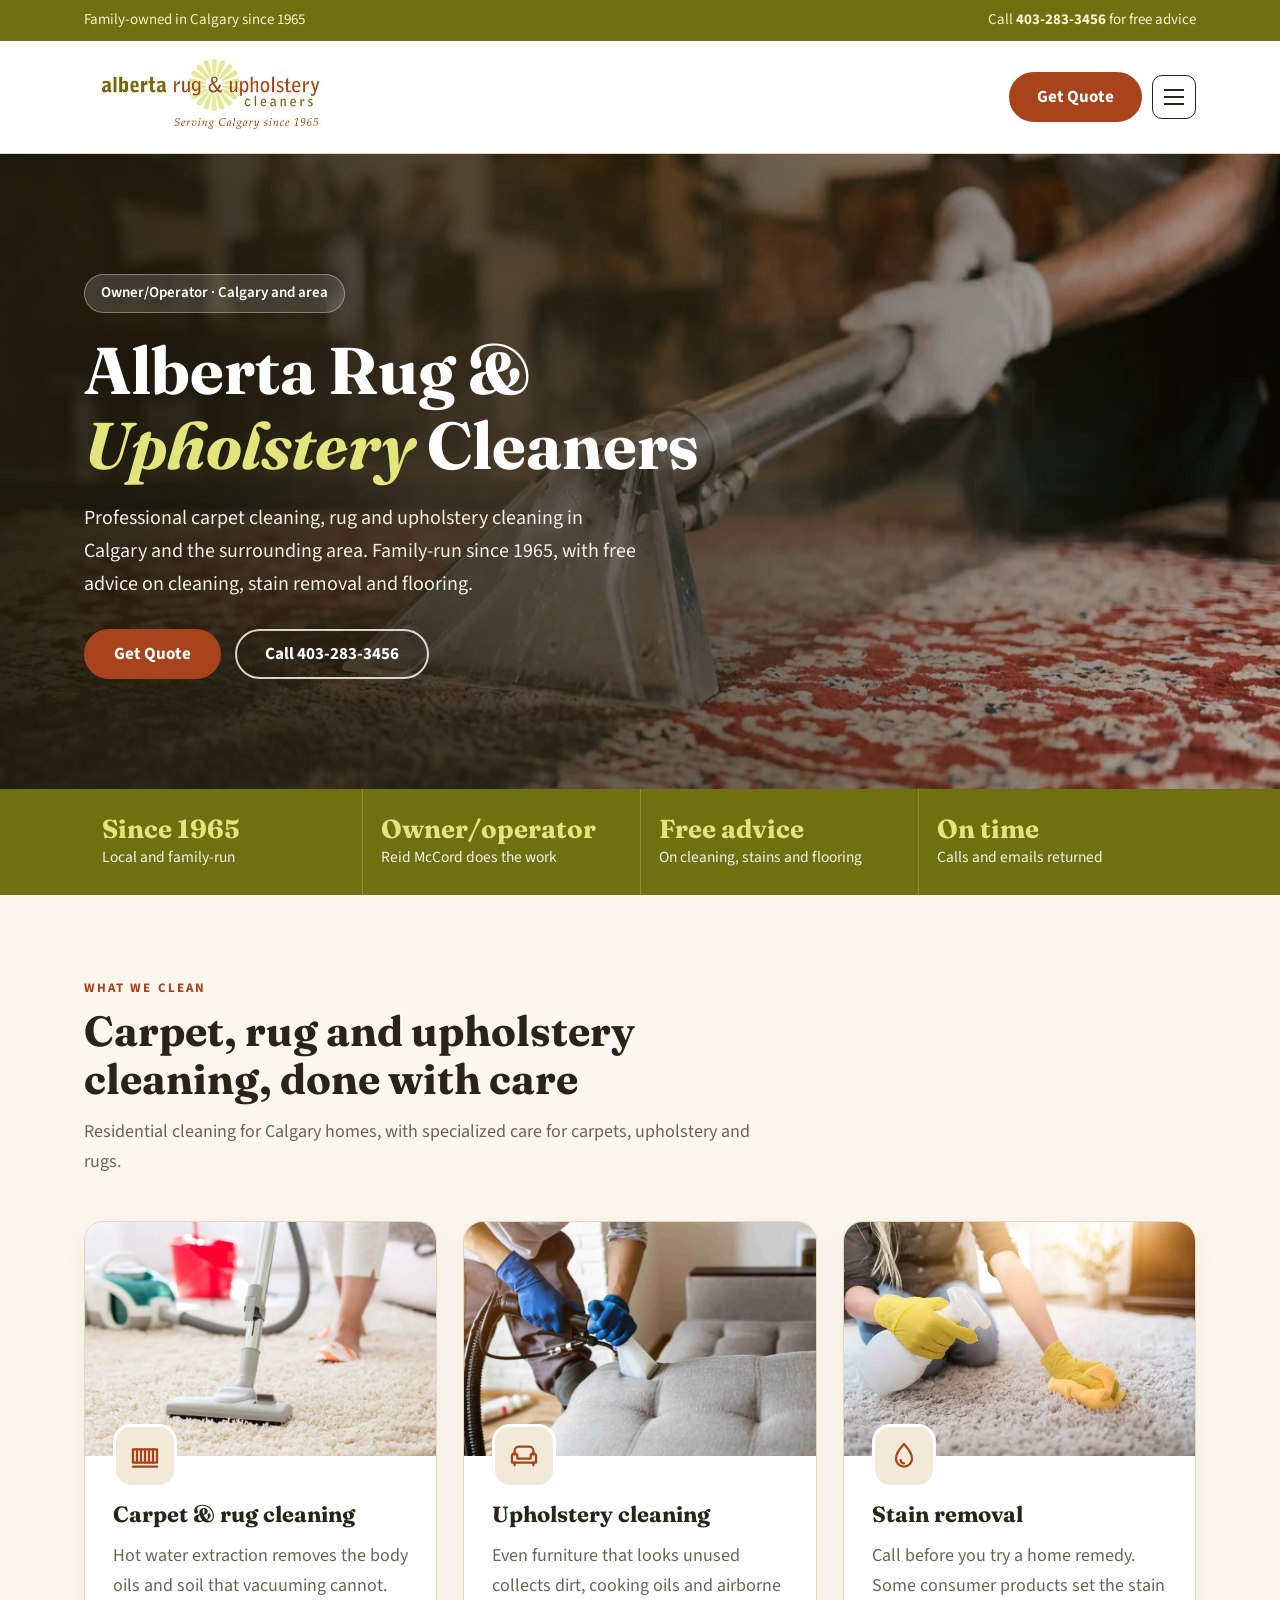
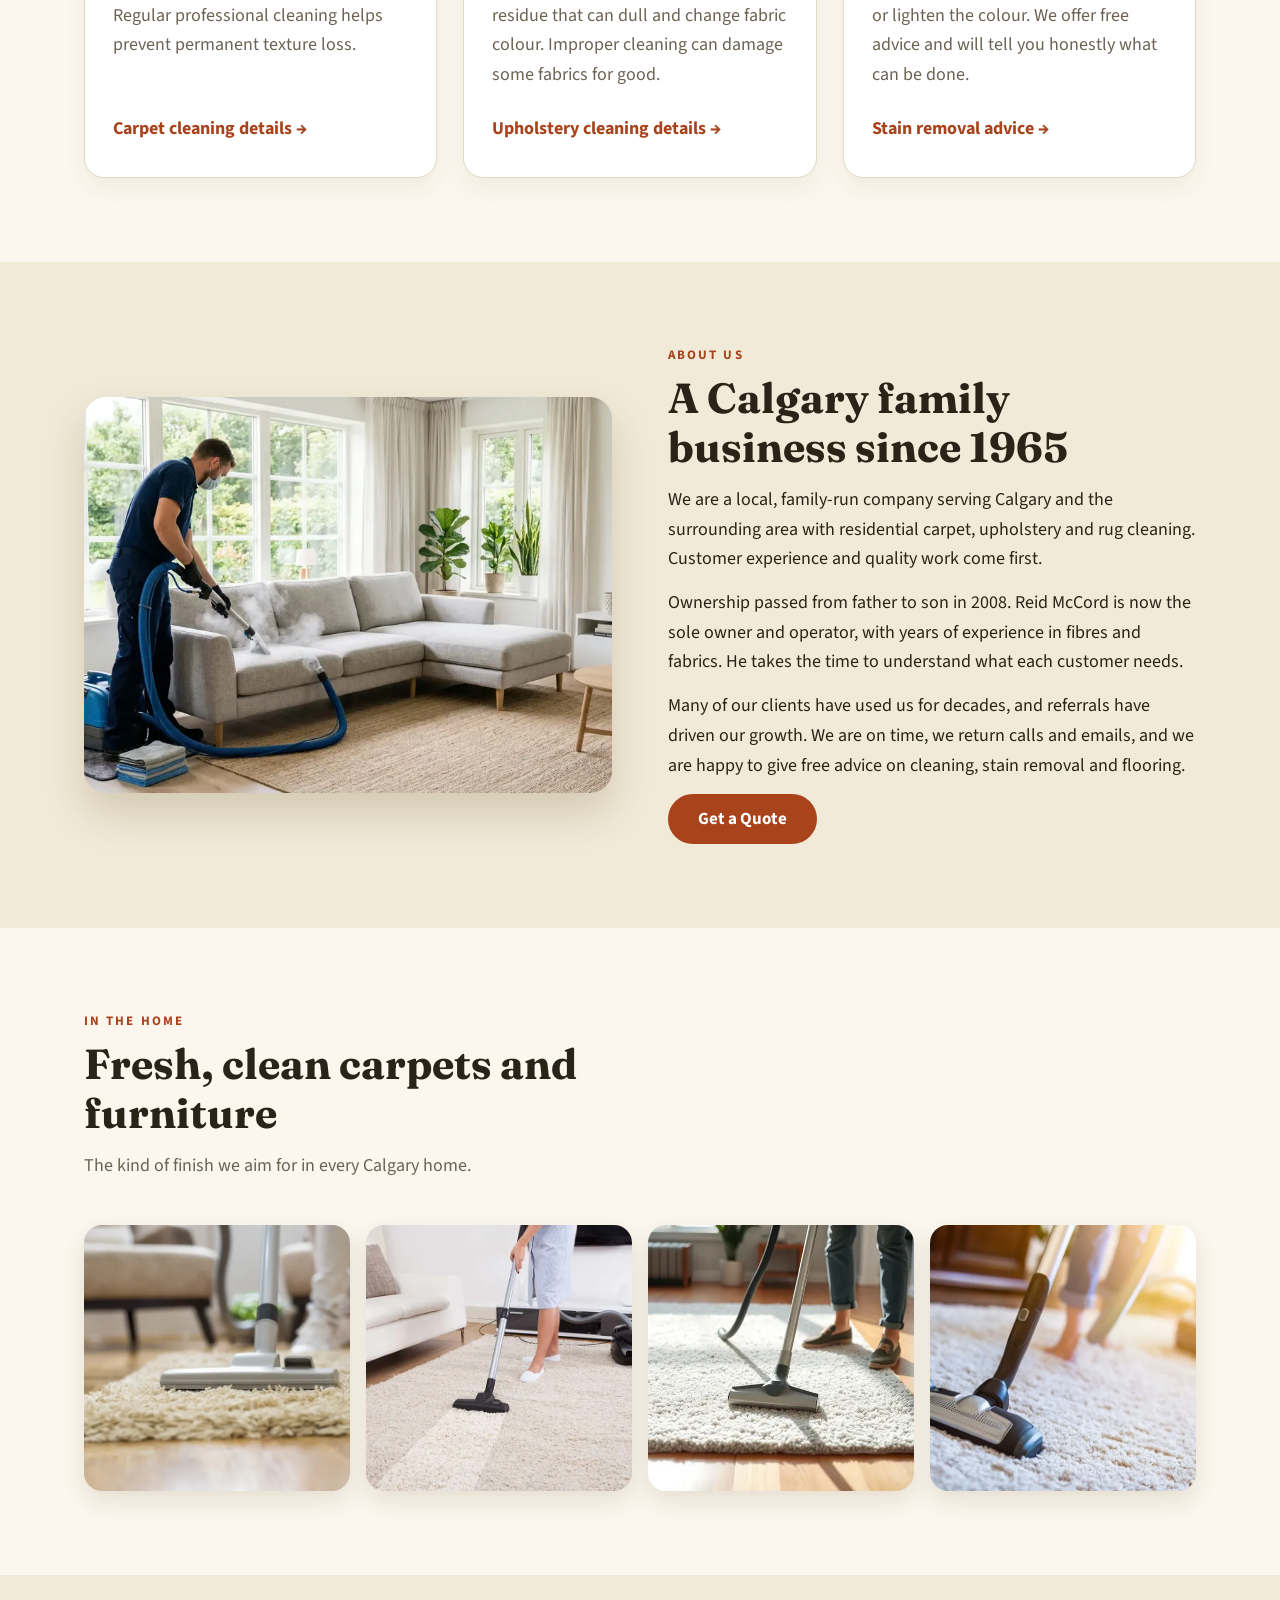
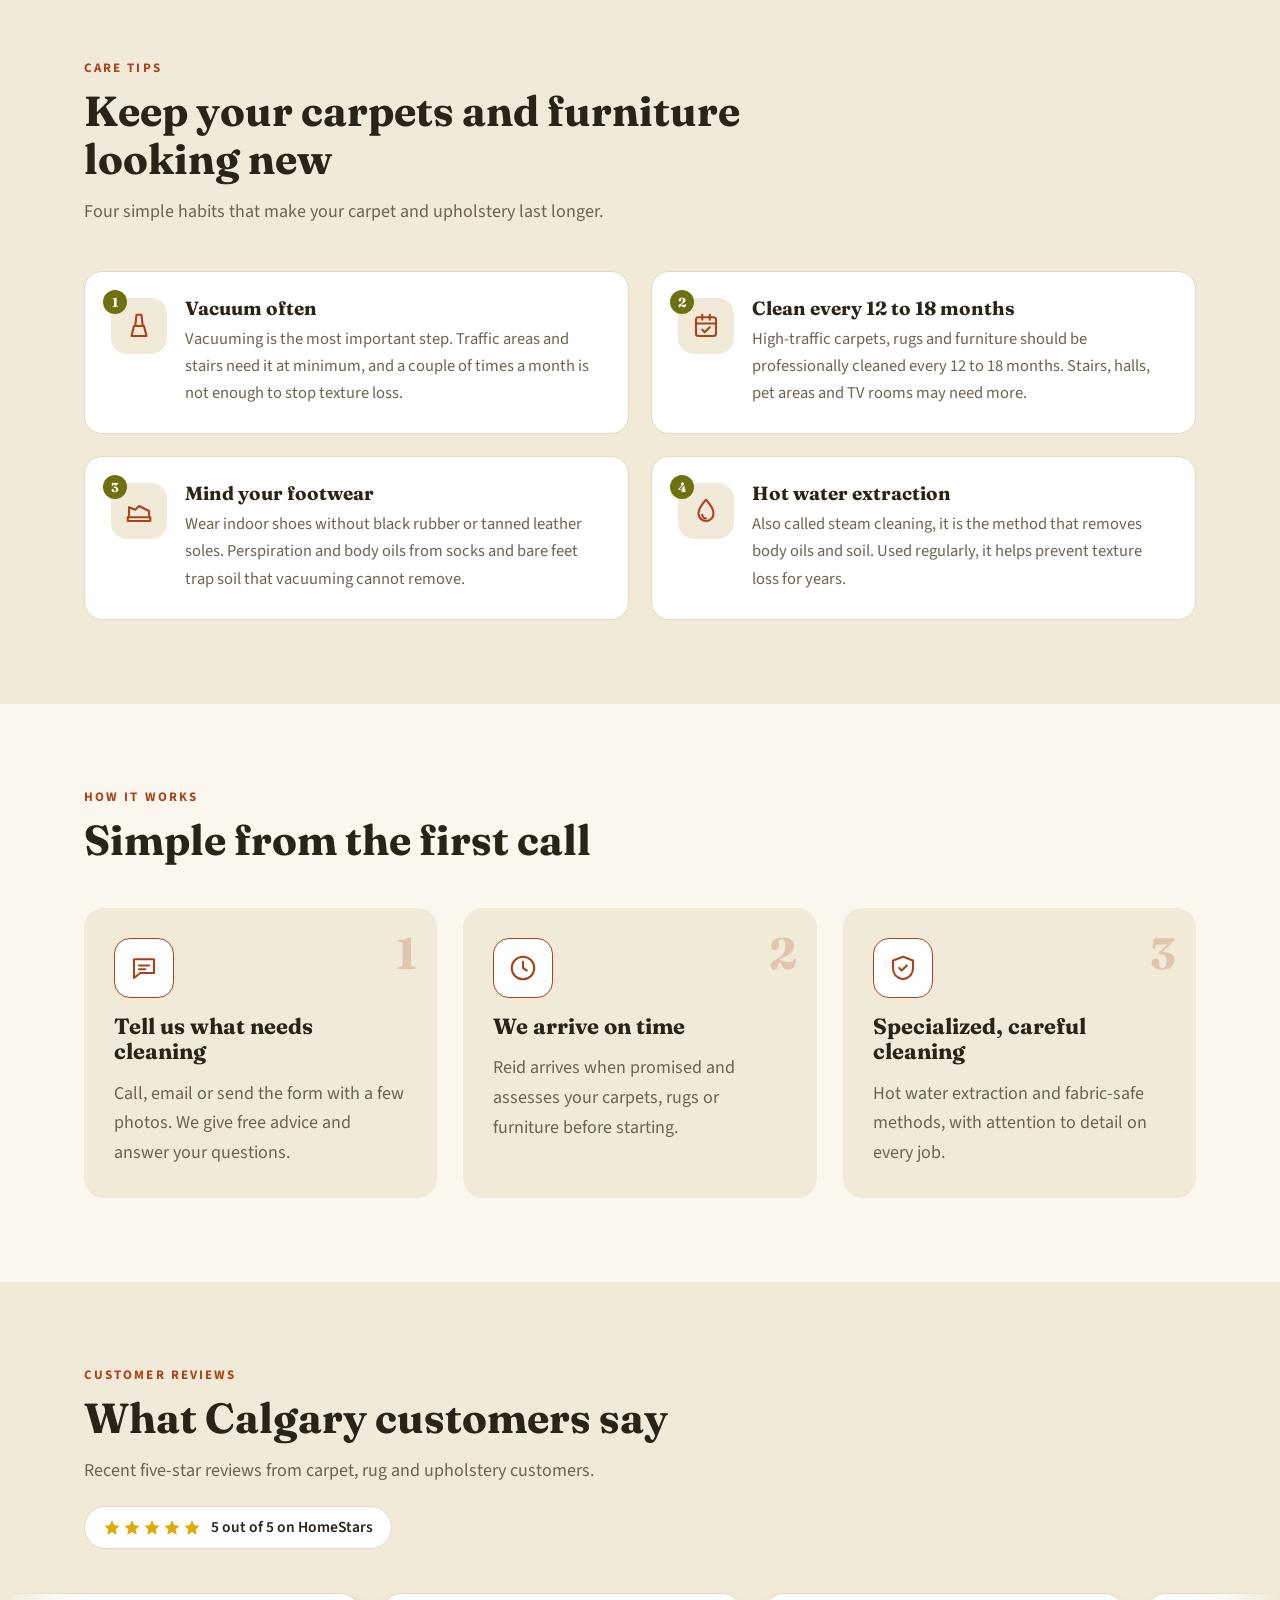
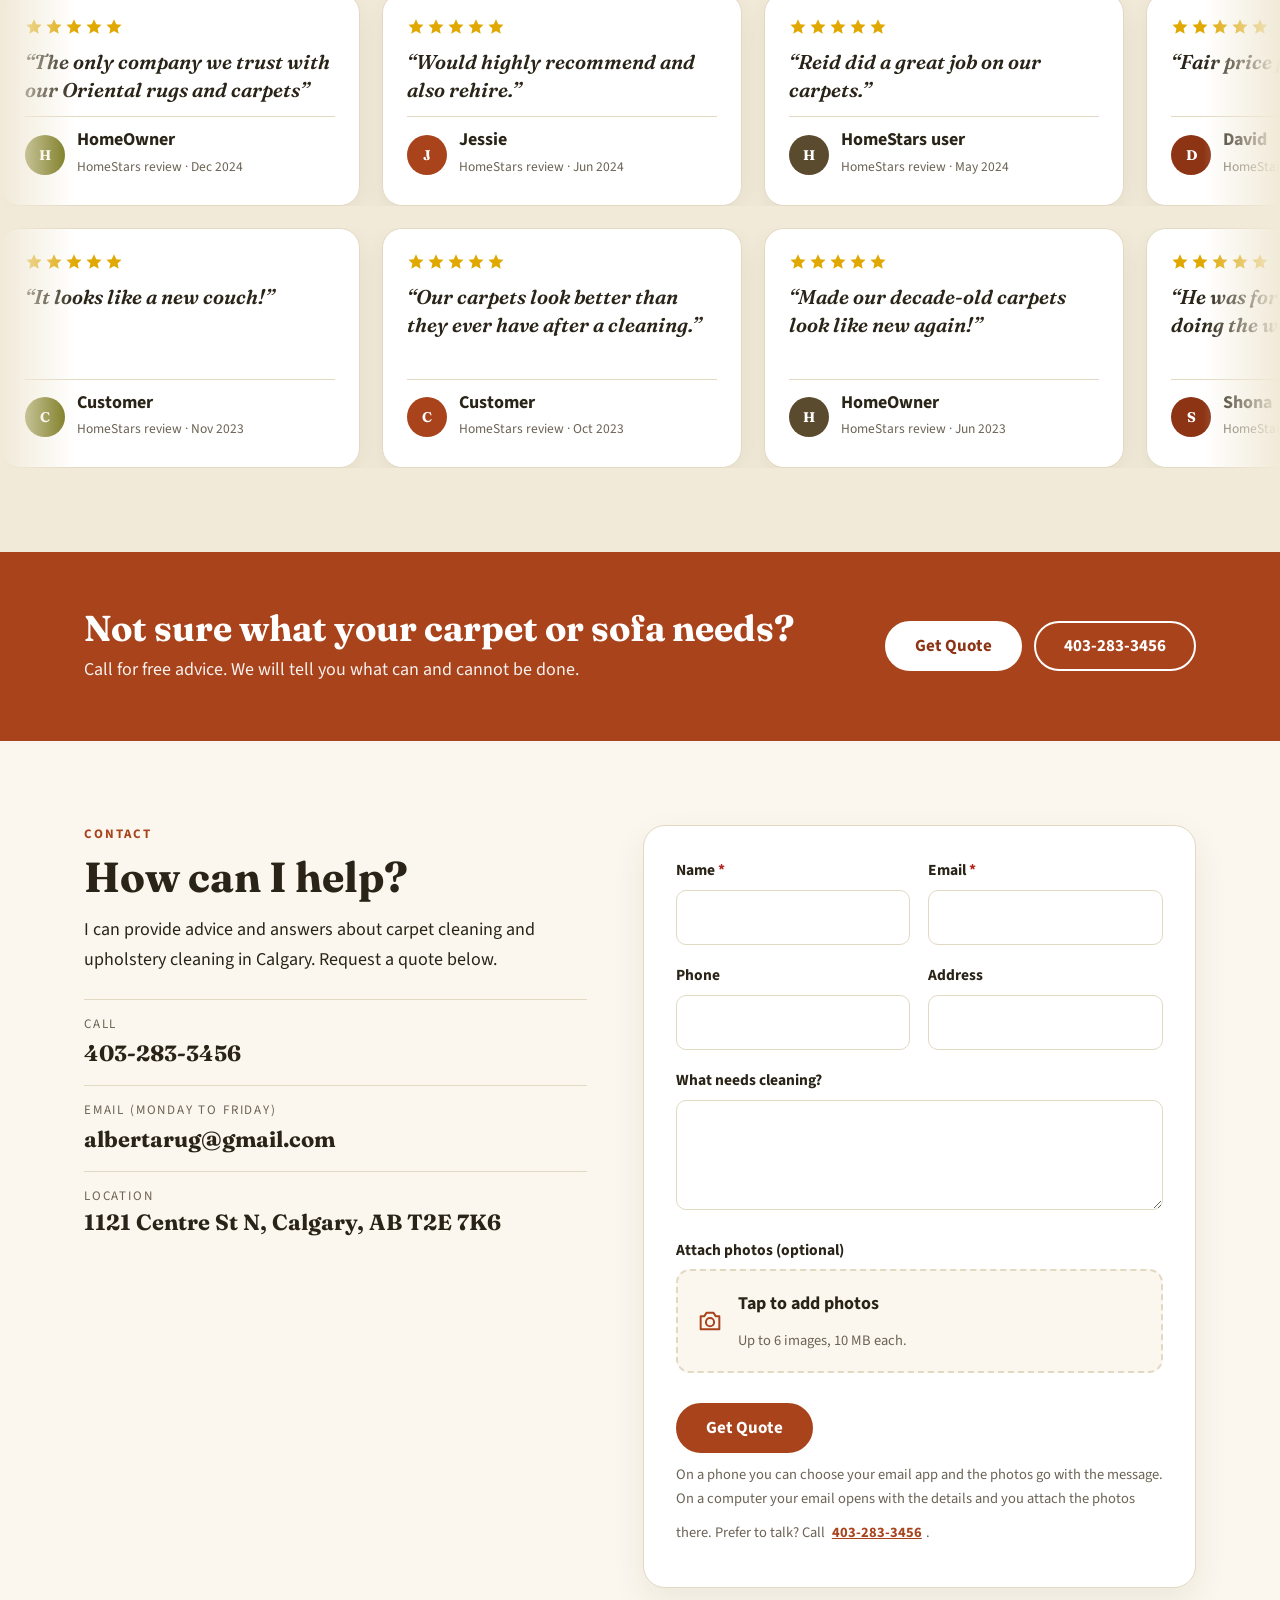
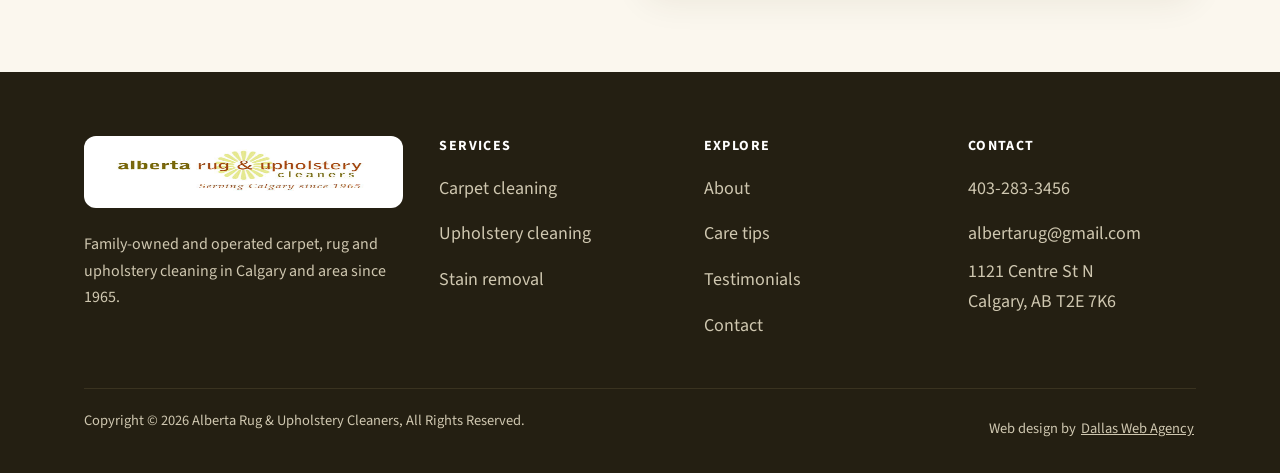
==== commit 1c4bb75b: "Add clearly labelled sample review cards to slider Co-Authored-By: Claude Sonnet 5.5 <noreply@anthro" ====
--- a/index.html
+++ b/index.html
@@ -22,7 +22,7 @@
 <section class="about" id="about"><div class="wrap ag"><div class="ph reveal" role="img" aria-label="Steam cleaning a sofa in a bright living room"></div><div><div class="eyebrow">About us</div><h2>A Calgary family business since 1965</h2><p>We are a local, family-run company serving Calgary and the surrounding area with residential carpet, upholstery and rug cleaning. Customer experience and quality work come first.</p><p>Ownership passed from father to son in 2008. Reid McCord is now the sole owner and operator, with years of experience in fibres and fabrics. He takes the time to understand what each customer needs.</p><p>Many of our clients have used us for decades, and referrals have driven our growth. We are on time, we return calls and emails, and we are happy to give free advice on cleaning, stain removal and flooring.</p><a class="btn" href="#contact">Get a Quote</a></div></div></section>
 <section><div class="wrap"><div class="head"><div class="eyebrow">In the home</div><h2>Fresh, clean carpets and furniture</h2><p>The kind of finish we aim for in every Calgary home.</p></div><div class="gal"><figure class="reveal"><img src="assets/g1.webp" alt="Vacuuming a cream carpet"></figure><figure class="reveal"><img src="assets/g2.webp" alt="Cleaned white shag rug beside a sofa"></figure><figure class="reveal"><img src="assets/g3.webp" alt="Fresh shag rug in a sunny room"></figure><figure class="reveal"><img src="assets/g4.webp" alt="Vacuuming a plush carpet"></figure></div></div></section><section id="care" class="about"><div class="wrap"><div class="head"><div class="eyebrow">Care tips</div><h2>Keep your carpets and furniture looking new</h2><p>Four simple habits that make your carpet and upholstery last longer.</p></div><div class="tips"><div class="tip reveal"><div class="n"><svg viewBox="0 0 24 24" fill="none" stroke="currentColor" stroke-width="1.7" stroke-linecap="round" stroke-linejoin="round" aria-hidden="true"><path d="M10 3h4l1 9H9z"/><path d="M8 12h8l2 8H6z"/></svg><b>1</b></div><div><h3>Vacuum often</h3><p>Vacuuming is the most important step. Traffic areas and stairs need it at minimum, and a couple of times a month is not enough to stop texture loss.</p></div></div><div class="tip reveal"><div class="n"><svg viewBox="0 0 24 24" fill="none" stroke="currentColor" stroke-width="1.7" stroke-linecap="round" stroke-linejoin="round" aria-hidden="true"><rect x="4" y="5" width="16" height="15" rx="2"/><path d="M4 10h16M9 3v4M15 3v4M9 15l2 2 4-4"/></svg><b>2</b></div><div><h3>Clean every 12 to 18 months</h3><p>High-traffic carpets, rugs and furniture should be professionally cleaned every 12 to 18 months. Stairs, halls, pet areas and TV rooms may need more.</p></div></div><div class="tip reveal"><div class="n"><svg viewBox="0 0 24 24" fill="none" stroke="currentColor" stroke-width="1.7" stroke-linecap="round" stroke-linejoin="round" aria-hidden="true"><path d="M3 17h18v3H3z"/><path d="M4 17V9l5 2 3-3 8 4v5"/></svg><b>3</b></div><div><h3>Mind your footwear</h3><p>Wear indoor shoes without black rubber or tanned leather soles. Perspiration and body oils from socks and bare feet trap soil that vacuuming cannot remove.</p></div></div><div class="tip reveal"><div class="n"><svg viewBox="0 0 24 24" fill="none" stroke="currentColor" stroke-width="1.7" stroke-linecap="round" stroke-linejoin="round" aria-hidden="true"><path d="M12 3s6 6.500 6 11a6 6 0 0 1-12 0c0-4.500 6-11 6-11z"/><path d="M9 15a3 3 0 0 0 3 3"/></svg><b>4</b></div><div><h3>Hot water extraction</h3><p>Also called steam cleaning, it is the method that removes body oils and soil. Used regularly, it helps prevent texture loss for years.</p></div></div></div></div></section>
 <section id="how"><div class="wrap"><div class="head"><div class="eyebrow">How it works</div><h2>Simple from the first call</h2></div><ol class="steps"><li class="reveal"><div class="ic"><svg viewBox="0 0 24 24" fill="none" stroke="currentColor" stroke-width="1.7" stroke-linecap="round" stroke-linejoin="round" aria-hidden="true"><path d="M4 5h16v11H9l-5 4z"/><path d="M8 10h8M8 13h5"/></svg></div><h3>Tell us what needs cleaning</h3><p>Call, email or send the form with a few photos. We give free advice and answer your questions.</p></li><li class="reveal"><div class="ic"><svg viewBox="0 0 24 24" fill="none" stroke="currentColor" stroke-width="1.7" stroke-linecap="round" stroke-linejoin="round" aria-hidden="true"><circle cx="12" cy="12" r="9"/><path d="M12 7v5l3 2"/></svg></div><h3>We arrive on time</h3><p>Reid arrives when promised and assesses your carpets, rugs or furniture before starting.</p></li><li class="reveal"><div class="ic"><svg viewBox="0 0 24 24" fill="none" stroke="currentColor" stroke-width="1.7" stroke-linecap="round" stroke-linejoin="round" aria-hidden="true"><path d="M12 3l8 3v6c0 5-3.500 8-8 9-4.500-1-8-4-8-9V6z"/><path d="M9 12l2 2 4-4"/></svg></div><h3>Specialized, careful cleaning</h3><p>Hot water extraction and fabric-safe methods, with attention to detail on every job.</p></li></ol></div></section>
-<section class="rev" id="reviews"><div class="wrap"><div class="head"><div class="eyebrow">Customer reviews</div><h2>What Calgary customers say</h2><p>Recent five-star reviews from carpet, rug and upholstery customers.</p><div class="rate"><span class="stars"><svg viewBox="0 0 20 20" width="18" height="18" aria-hidden="true"><path fill="#e0a800" d="M10 1.500l2.500 5.400 5.900.7-4.400 4 1.200 5.800L10 14.500 4.800 17.400 6 11.600 1.600 7.600l5.900-.7z"/></svg><svg viewBox="0 0 20 20" width="18" height="18" aria-hidden="true"><path fill="#e0a800" d="M10 1.500l2.500 5.400 5.900.7-4.400 4 1.200 5.800L10 14.500 4.800 17.400 6 11.600 1.600 7.600l5.900-.7z"/></svg><svg viewBox="0 0 20 20" width="18" height="18" aria-hidden="true"><path fill="#e0a800" d="M10 1.500l2.500 5.400 5.900.7-4.400 4 1.200 5.800L10 14.500 4.800 17.400 6 11.600 1.600 7.600l5.900-.7z"/></svg><svg viewBox="0 0 20 20" width="18" height="18" aria-hidden="true"><path fill="#e0a800" d="M10 1.500l2.500 5.400 5.900.7-4.400 4 1.200 5.800L10 14.500 4.800 17.400 6 11.600 1.600 7.600l5.900-.7z"/></svg><svg viewBox="0 0 20 20" width="18" height="18" aria-hidden="true"><path fill="#e0a800" d="M10 1.500l2.500 5.400 5.900.7-4.400 4 1.200 5.800L10 14.500 4.800 17.400 6 11.600 1.600 7.600l5.900-.7z"/></svg></span><span>5 out of 5 on HomeStars</span></div></div></div><div class="mqwrap" role="region" aria-label="Customer reviews"><div class="mq "><div class="mqt"><figure class="rv"><div class="stars" role="img" aria-label="5 out of 5 stars"><svg viewBox="0 0 20 20" width="18" height="18" aria-hidden="true"><path fill="#e0a800" d="M10 1.500l2.500 5.400 5.900.7-4.400 4 1.200 5.800L10 14.500 4.800 17.400 6 11.600 1.600 7.600l5.900-.7z"/></svg><svg viewBox="0 0 20 20" width="18" height="18" aria-hidden="true"><path fill="#e0a800" d="M10 1.500l2.500 5.400 5.900.7-4.400 4 1.200 5.800L10 14.500 4.800 17.400 6 11.600 1.600 7.600l5.900-.7z"/></svg><svg viewBox="0 0 20 20" width="18" height="18" aria-hidden="true"><path fill="#e0a800" d="M10 1.500l2.500 5.400 5.900.7-4.400 4 1.200 5.800L10 14.500 4.800 17.400 6 11.600 1.600 7.600l5.900-.7z"/></svg><svg viewBox="0 0 20 20" width="18" height="18" aria-hidden="true"><path fill="#e0a800" d="M10 1.500l2.500 5.400 5.900.7-4.400 4 1.200 5.800L10 14.500 4.800 17.400 6 11.600 1.600 7.600l5.900-.7z"/></svg><svg viewBox="0 0 20 20" width="18" height="18" aria-hidden="true"><path fill="#e0a800" d="M10 1.500l2.500 5.400 5.900.7-4.400 4 1.200 5.800L10 14.500 4.800 17.400 6 11.600 1.600 7.600l5.900-.7z"/></svg></div><blockquote>&ldquo;The only company we trust with our Oriental rugs and carpets&rdquo;</blockquote><figcaption><span class="av" style="background:#6f7010">H</span><span><b>HomeOwner</b><small>HomeStars review &middot; Dec 2024</small></span></figcaption></figure><figure class="rv"><div class="stars" role="img" aria-label="5 out of 5 stars"><svg viewBox="0 0 20 20" width="18" height="18" aria-hidden="true"><path fill="#e0a800" d="M10 1.500l2.500 5.400 5.900.7-4.400 4 1.200 5.800L10 14.500 4.800 17.400 6 11.600 1.600 7.600l5.900-.7z"/></svg><svg viewBox="0 0 20 20" width="18" height="18" aria-hidden="true"><path fill="#e0a800" d="M10 1.500l2.500 5.400 5.900.7-4.400 4 1.200 5.800L10 14.500 4.800 17.400 6 11.600 1.600 7.600l5.900-.7z"/></svg><svg viewBox="0 0 20 20" width="18" height="18" aria-hidden="true"><path fill="#e0a800" d="M10 1.500l2.500 5.400 5.900.7-4.400 4 1.200 5.800L10 14.500 4.800 17.400 6 11.600 1.600 7.600l5.900-.7z"/></svg><svg viewBox="0 0 20 20" width="18" height="18" aria-hidden="true"><path fill="#e0a800" d="M10 1.500l2.500 5.400 5.900.7-4.400 4 1.200 5.800L10 14.500 4.800 17.400 6 11.600 1.600 7.600l5.900-.7z"/></svg><svg viewBox="0 0 20 20" width="18" height="18" aria-hidden="true"><path fill="#e0a800" d="M10 1.500l2.500 5.400 5.900.7-4.400 4 1.200 5.800L10 14.500 4.800 17.400 6 11.600 1.600 7.600l5.900-.7z"/></svg></div><blockquote>&ldquo;Would highly recommend and also rehire.&rdquo;</blockquote><figcaption><span class="av" style="background:#a8431c">J</span><span><b>Jessie</b><small>HomeStars review &middot; Jun 2024</small></span></figcaption></figure><figure class="rv"><div class="stars" role="img" aria-label="5 out of 5 stars"><svg viewBox="0 0 20 20" width="18" height="18" aria-hidden="true"><path fill="#e0a800" d="M10 1.500l2.500 5.400 5.900.7-4.400 4 1.200 5.800L10 14.500 4.800 17.400 6 11.600 1.600 7.600l5.900-.7z"/></svg><svg viewBox="0 0 20 20" width="18" height="18" aria-hidden="true"><path fill="#e0a800" d="M10 1.500l2.500 5.400 5.900.7-4.400 4 1.200 5.800L10 14.500 4.800 17.400 6 11.600 1.600 7.600l5.900-.7z"/></svg><svg viewBox="0 0 20 20" width="18" height="18" aria-hidden="true"><path fill="#e0a800" d="M10 1.500l2.500 5.400 5.900.7-4.400 4 1.200 5.800L10 14.500 4.800 17.400 6 11.600 1.600 7.600l5.900-.7z"/></svg><svg viewBox="0 0 20 20" width="18" height="18" aria-hidden="true"><path fill="#e0a800" d="M10 1.500l2.500 5.400 5.900.7-4.400 4 1.200 5.800L10 14.500 4.800 17.400 6 11.600 1.600 7.600l5.900-.7z"/></svg><svg viewBox="0 0 20 20" width="18" height="18" aria-hidden="true"><path fill="#e0a800" d="M10 1.500l2.500 5.400 5.900.7-4.400 4 1.200 5.800L10 14.500 4.800 17.400 6 11.600 1.600 7.600l5.900-.7z"/></svg></div><blockquote>&ldquo;Reid did a great job on our carpets.&rdquo;</blockquote><figcaption><span class="av" style="background:#5a4a2e">H</span><span><b>HomeStars user</b><small>HomeStars review &middot; May 2024</small></span></figcaption></figure><figure class="rv"><div class="stars" role="img" aria-label="5 out of 5 stars"><svg viewBox="0 0 20 20" width="18" height="18" aria-hidden="true"><path fill="#e0a800" d="M10 1.500l2.500 5.400 5.900.7-4.400 4 1.200 5.800L10 14.500 4.800 17.400 6 11.600 1.600 7.600l5.900-.7z"/></svg><svg viewBox="0 0 20 20" width="18" height="18" aria-hidden="true"><path fill="#e0a800" d="M10 1.500l2.500 5.400 5.900.7-4.400 4 1.200 5.800L10 14.500 4.800 17.400 6 11.600 1.600 7.600l5.900-.7z"/></svg><svg viewBox="0 0 20 20" width="18" height="18" aria-hidden="true"><path fill="#e0a800" d="M10 1.500l2.500 5.400 5.900.7-4.400 4 1.200 5.800L10 14.500 4.800 17.400 6 11.600 1.600 7.600l5.900-.7z"/></svg><svg viewBox="0 0 20 20" width="18" height="18" aria-hidden="true"><path fill="#e0a800" d="M10 1.500l2.500 5.400 5.900.7-4.400 4 1.200 5.800L10 14.500 4.800 17.400 6 11.600 1.600 7.600l5.900-.7z"/></svg><svg viewBox="0 0 20 20" width="18" height="18" aria-hidden="true"><path fill="#e0a800" d="M10 1.500l2.500 5.400 5.900.7-4.400 4 1.200 5.800L10 14.500 4.800 17.400 6 11.600 1.600 7.600l5.900-.7z"/></svg></div><blockquote>&ldquo;Fair price for the work done.&rdquo;</blockquote><figcaption><span class="av" style="background:#8c3414">D</span><span><b>David</b><small>HomeStars review &middot; Mar 2024</small></span></figcaption></figure><figure class="rv"><div class="stars" role="img" aria-label="5 out of 5 stars"><svg viewBox="0 0 20 20" width="18" height="18" aria-hidden="true"><path fill="#e0a800" d="M10 1.500l2.500 5.400 5.900.7-4.400 4 1.200 5.800L10 14.500 4.800 17.400 6 11.600 1.600 7.600l5.900-.7z"/></svg><svg viewBox="0 0 20 20" width="18" height="18" aria-hidden="true"><path fill="#e0a800" d="M10 1.500l2.500 5.400 5.900.7-4.400 4 1.200 5.800L10 14.500 4.800 17.400 6 11.600 1.600 7.600l5.900-.7z"/></svg><svg viewBox="0 0 20 20" width="18" height="18" aria-hidden="true"><path fill="#e0a800" d="M10 1.500l2.500 5.400 5.900.7-4.400 4 1.200 5.800L10 14.500 4.800 17.400 6 11.600 1.600 7.600l5.900-.7z"/></svg><svg viewBox="0 0 20 20" width="18" height="18" aria-hidden="true"><path fill="#e0a800" d="M10 1.500l2.500 5.400 5.900.7-4.400 4 1.200 5.800L10 14.500 4.800 17.400 6 11.600 1.600 7.600l5.900-.7z"/></svg><svg viewBox="0 0 20 20" width="18" height="18" aria-hidden="true"><path fill="#e0a800" d="M10 1.500l2.500 5.400 5.900.7-4.400 4 1.200 5.800L10 14.500 4.800 17.400 6 11.600 1.600 7.600l5.900-.7z"/></svg></div><blockquote>&ldquo;They look and smell so clean!&rdquo;</blockquote><figcaption><span class="av" style="background:#4d5410">S</span><span><b>Shanna</b><small>HomeStars review &middot; Feb 2024</small></span></figcaption></figure><span class="dup" aria-hidden="true"><figure class="rv"><div class="stars" role="img" aria-label="5 out of 5 stars"><svg viewBox="0 0 20 20" width="18" height="18" aria-hidden="true"><path fill="#e0a800" d="M10 1.500l2.500 5.400 5.900.7-4.400 4 1.200 5.800L10 14.500 4.800 17.400 6 11.600 1.600 7.600l5.900-.7z"/></svg><svg viewBox="0 0 20 20" width="18" height="18" aria-hidden="true"><path fill="#e0a800" d="M10 1.500l2.500 5.400 5.900.7-4.400 4 1.200 5.800L10 14.500 4.800 17.400 6 11.600 1.600 7.600l5.900-.7z"/></svg><svg viewBox="0 0 20 20" width="18" height="18" aria-hidden="true"><path fill="#e0a800" d="M10 1.500l2.500 5.400 5.900.7-4.400 4 1.200 5.800L10 14.500 4.800 17.400 6 11.600 1.600 7.600l5.900-.7z"/></svg><svg viewBox="0 0 20 20" width="18" height="18" aria-hidden="true"><path fill="#e0a800" d="M10 1.500l2.500 5.400 5.900.7-4.400 4 1.200 5.800L10 14.500 4.800 17.400 6 11.600 1.600 7.600l5.900-.7z"/></svg><svg viewBox="0 0 20 20" width="18" height="18" aria-hidden="true"><path fill="#e0a800" d="M10 1.500l2.500 5.400 5.900.7-4.400 4 1.200 5.800L10 14.500 4.800 17.400 6 11.600 1.600 7.600l5.900-.7z"/></svg></div><blockquote>&ldquo;The only company we trust with our Oriental rugs and carpets&rdquo;</blockquote><figcaption><span class="av" style="background:#6f7010">H</span><span><b>HomeOwner</b><small>HomeStars review &middot; Dec 2024</small></span></figcaption></figure><figure class="rv"><div class="stars" role="img" aria-label="5 out of 5 stars"><svg viewBox="0 0 20 20" width="18" height="18" aria-hidden="true"><path fill="#e0a800" d="M10 1.500l2.500 5.400 5.900.7-4.400 4 1.200 5.800L10 14.500 4.800 17.400 6 11.600 1.600 7.600l5.900-.7z"/></svg><svg viewBox="0 0 20 20" width="18" height="18" aria-hidden="true"><path fill="#e0a800" d="M10 1.500l2.500 5.400 5.900.7-4.400 4 1.200 5.800L10 14.500 4.800 17.400 6 11.600 1.600 7.600l5.900-.7z"/></svg><svg viewBox="0 0 20 20" width="18" height="18" aria-hidden="true"><path fill="#e0a800" d="M10 1.500l2.500 5.400 5.900.7-4.400 4 1.200 5.800L10 14.500 4.800 17.400 6 11.600 1.600 7.600l5.900-.7z"/></svg><svg viewBox="0 0 20 20" width="18" height="18" aria-hidden="true"><path fill="#e0a800" d="M10 1.500l2.500 5.400 5.900.7-4.400 4 1.200 5.800L10 14.500 4.800 17.400 6 11.600 1.600 7.600l5.900-.7z"/></svg><svg viewBox="0 0 20 20" width="18" height="18" aria-hidden="true"><path fill="#e0a800" d="M10 1.500l2.500 5.400 5.900.7-4.400 4 1.200 5.800L10 14.500 4.800 17.400 6 11.600 1.600 7.600l5.900-.7z"/></svg></div><blockquote>&ldquo;Would highly recommend and also rehire.&rdquo;</blockquote><figcaption><span class="av" style="background:#a8431c">J</span><span><b>Jessie</b><small>HomeStars review &middot; Jun 2024</small></span></figcaption></figure><figure class="rv"><div class="stars" role="img" aria-label="5 out of 5 stars"><svg viewBox="0 0 20 20" width="18" height="18" aria-hidden="true"><path fill="#e0a800" d="M10 1.500l2.500 5.400 5.900.7-4.400 4 1.200 5.800L10 14.500 4.800 17.400 6 11.600 1.600 7.600l5.900-.7z"/></svg><svg viewBox="0 0 20 20" width="18" height="18" aria-hidden="true"><path fill="#e0a800" d="M10 1.500l2.500 5.400 5.900.7-4.400 4 1.200 5.800L10 14.500 4.800 17.400 6 11.600 1.600 7.600l5.900-.7z"/></svg><svg viewBox="0 0 20 20" width="18" height="18" aria-hidden="true"><path fill="#e0a800" d="M10 1.500l2.500 5.400 5.900.7-4.400 4 1.200 5.800L10 14.500 4.800 17.400 6 11.600 1.600 7.600l5.900-.7z"/></svg><svg viewBox="0 0 20 20" width="18" height="18" aria-hidden="true"><path fill="#e0a800" d="M10 1.500l2.500 5.400 5.900.7-4.400 4 1.200 5.800L10 14.500 4.800 17.400 6 11.600 1.600 7.600l5.900-.7z"/></svg><svg viewBox="0 0 20 20" width="18" height="18" aria-hidden="true"><path fill="#e0a800" d="M10 1.500l2.500 5.400 5.900.7-4.400 4 1.200 5.800L10 14.500 4.800 17.400 6 11.600 1.600 7.600l5.900-.7z"/></svg></div><blockquote>&ldquo;Reid did a great job on our carpets.&rdquo;</blockquote><figcaption><span class="av" style="background:#5a4a2e">H</span><span><b>HomeStars user</b><small>HomeStars review &middot; May 2024</small></span></figcaption></figure><figure class="rv"><div class="stars" role="img" aria-label="5 out of 5 stars"><svg viewBox="0 0 20 20" width="18" height="18" aria-hidden="true"><path fill="#e0a800" d="M10 1.500l2.500 5.400 5.900.7-4.400 4 1.200 5.800L10 14.500 4.800 17.400 6 11.600 1.600 7.600l5.900-.7z"/></svg><svg viewBox="0 0 20 20" width="18" height="18" aria-hidden="true"><path fill="#e0a800" d="M10 1.500l2.500 5.400 5.900.7-4.400 4 1.200 5.800L10 14.500 4.800 17.400 6 11.600 1.600 7.600l5.900-.7z"/></svg><svg viewBox="0 0 20 20" width="18" height="18" aria-hidden="true"><path fill="#e0a800" d="M10 1.500l2.500 5.400 5.900.7-4.400 4 1.200 5.800L10 14.500 4.800 17.400 6 11.600 1.600 7.600l5.900-.7z"/></svg><svg viewBox="0 0 20 20" width="18" height="18" aria-hidden="true"><path fill="#e0a800" d="M10 1.500l2.500 5.400 5.900.7-4.400 4 1.200 5.800L10 14.500 4.800 17.400 6 11.600 1.600 7.600l5.900-.7z"/></svg><svg viewBox="0 0 20 20" width="18" height="18" aria-hidden="true"><path fill="#e0a800" d="M10 1.500l2.500 5.400 5.900.7-4.400 4 1.200 5.800L10 14.500 4.800 17.400 6 11.600 1.600 7.600l5.900-.7z"/></svg></div><blockquote>&ldquo;Fair price for the work done.&rdquo;</blockquote><figcaption><span class="av" style="background:#8c3414">D</span><span><b>David</b><small>HomeStars review &middot; Mar 2024</small></span></figcaption></figure><figure class="rv"><div class="stars" role="img" aria-label="5 out of 5 stars"><svg viewBox="0 0 20 20" width="18" height="18" aria-hidden="true"><path fill="#e0a800" d="M10 1.500l2.500 5.400 5.900.7-4.400 4 1.200 5.800L10 14.500 4.800 17.400 6 11.600 1.600 7.600l5.900-.7z"/></svg><svg viewBox="0 0 20 20" width="18" height="18" aria-hidden="true"><path fill="#e0a800" d="M10 1.500l2.500 5.400 5.900.7-4.400 4 1.200 5.800L10 14.500 4.800 17.400 6 11.600 1.600 7.600l5.900-.7z"/></svg><svg viewBox="0 0 20 20" width="18" height="18" aria-hidden="true"><path fill="#e0a800" d="M10 1.500l2.500 5.400 5.900.7-4.400 4 1.200 5.800L10 14.500 4.800 17.400 6 11.600 1.600 7.600l5.900-.7z"/></svg><svg viewBox="0 0 20 20" width="18" height="18" aria-hidden="true"><path fill="#e0a800" d="M10 1.500l2.500 5.400 5.900.7-4.400 4 1.200 5.800L10 14.500 4.800 17.400 6 11.600 1.600 7.600l5.900-.7z"/></svg><svg viewBox="0 0 20 20" width="18" height="18" aria-hidden="true"><path fill="#e0a800" d="M10 1.500l2.500 5.400 5.900.7-4.400 4 1.200 5.800L10 14.500 4.800 17.400 6 11.600 1.600 7.600l5.900-.7z"/></svg></div><blockquote>&ldquo;They look and smell so clean!&rdquo;</blockquote><figcaption><span class="av" style="background:#4d5410">S</span><span><b>Shanna</b><small>HomeStars review &middot; Feb 2024</small></span></figcaption></figure></span></div></div><div class="mq rv2"><div class="mqt"><figure class="rv"><div class="stars" role="img" aria-label="5 out of 5 stars"><svg viewBox="0 0 20 20" width="18" height="18" aria-hidden="true"><path fill="#e0a800" d="M10 1.500l2.500 5.400 5.900.7-4.400 4 1.200 5.800L10 14.500 4.800 17.400 6 11.600 1.600 7.600l5.900-.7z"/></svg><svg viewBox="0 0 20 20" width="18" height="18" aria-hidden="true"><path fill="#e0a800" d="M10 1.500l2.500 5.400 5.900.7-4.400 4 1.200 5.800L10 14.500 4.800 17.400 6 11.600 1.600 7.600l5.900-.7z"/></svg><svg viewBox="0 0 20 20" width="18" height="18" aria-hidden="true"><path fill="#e0a800" d="M10 1.500l2.500 5.400 5.900.7-4.400 4 1.200 5.800L10 14.500 4.800 17.400 6 11.600 1.600 7.600l5.900-.7z"/></svg><svg viewBox="0 0 20 20" width="18" height="18" aria-hidden="true"><path fill="#e0a800" d="M10 1.500l2.500 5.400 5.900.7-4.400 4 1.200 5.800L10 14.500 4.800 17.400 6 11.600 1.600 7.600l5.900-.7z"/></svg><svg viewBox="0 0 20 20" width="18" height="18" aria-hidden="true"><path fill="#e0a800" d="M10 1.500l2.500 5.400 5.900.7-4.400 4 1.200 5.800L10 14.500 4.800 17.400 6 11.600 1.600 7.600l5.900-.7z"/></svg></div><blockquote>&ldquo;It looks like a new couch!&rdquo;</blockquote><figcaption><span class="av" style="background:#6f7010">C</span><span><b>Customer</b><small>HomeStars review &middot; Nov 2023</small></span></figcaption></figure><figure class="rv"><div class="stars" role="img" aria-label="5 out of 5 stars"><svg viewBox="0 0 20 20" width="18" height="18" aria-hidden="true"><path fill="#e0a800" d="M10 1.500l2.500 5.400 5.900.7-4.400 4 1.200 5.800L10 14.500 4.800 17.400 6 11.600 1.600 7.600l5.900-.7z"/></svg><svg viewBox="0 0 20 20" width="18" height="18" aria-hidden="true"><path fill="#e0a800" d="M10 1.500l2.500 5.400 5.900.7-4.400 4 1.200 5.800L10 14.500 4.800 17.400 6 11.600 1.600 7.600l5.900-.7z"/></svg><svg viewBox="0 0 20 20" width="18" height="18" aria-hidden="true"><path fill="#e0a800" d="M10 1.500l2.500 5.400 5.900.7-4.400 4 1.200 5.800L10 14.500 4.800 17.400 6 11.600 1.600 7.600l5.900-.7z"/></svg><svg viewBox="0 0 20 20" width="18" height="18" aria-hidden="true"><path fill="#e0a800" d="M10 1.500l2.500 5.400 5.900.7-4.400 4 1.200 5.800L10 14.500 4.800 17.400 6 11.600 1.600 7.600l5.900-.7z"/></svg><svg viewBox="0 0 20 20" width="18" height="18" aria-hidden="true"><path fill="#e0a800" d="M10 1.500l2.500 5.400 5.900.7-4.400 4 1.200 5.800L10 14.500 4.800 17.400 6 11.600 1.600 7.600l5.900-.7z"/></svg></div><blockquote>&ldquo;Our carpets look better than they ever have after a cleaning.&rdquo;</blockquote><figcaption><span class="av" style="background:#a8431c">C</span><span><b>Customer</b><small>HomeStars review &middot; Oct 2023</small></span></figcaption></figure><figure class="rv"><div class="stars" role="img" aria-label="5 out of 5 stars"><svg viewBox="0 0 20 20" width="18" height="18" aria-hidden="true"><path fill="#e0a800" d="M10 1.500l2.500 5.400 5.900.7-4.400 4 1.200 5.800L10 14.500 4.800 17.400 6 11.600 1.600 7.600l5.900-.7z"/></svg><svg viewBox="0 0 20 20" width="18" height="18" aria-hidden="true"><path fill="#e0a800" d="M10 1.500l2.500 5.400 5.900.7-4.400 4 1.200 5.800L10 14.500 4.800 17.400 6 11.600 1.600 7.600l5.900-.7z"/></svg><svg viewBox="0 0 20 20" width="18" height="18" aria-hidden="true"><path fill="#e0a800" d="M10 1.500l2.500 5.400 5.900.7-4.400 4 1.200 5.800L10 14.500 4.800 17.400 6 11.600 1.600 7.600l5.900-.7z"/></svg><svg viewBox="0 0 20 20" width="18" height="18" aria-hidden="true"><path fill="#e0a800" d="M10 1.500l2.500 5.400 5.900.7-4.400 4 1.200 5.800L10 14.500 4.800 17.400 6 11.600 1.600 7.600l5.900-.7z"/></svg><svg viewBox="0 0 20 20" width="18" height="18" aria-hidden="true"><path fill="#e0a800" d="M10 1.500l2.500 5.400 5.900.7-4.400 4 1.200 5.800L10 14.500 4.800 17.400 6 11.600 1.600 7.600l5.900-.7z"/></svg></div><blockquote>&ldquo;Made our decade-old carpets look like new again!&rdquo;</blockquote><figcaption><span class="av" style="background:#5a4a2e">H</span><span><b>HomeOwner</b><small>HomeStars review &middot; Jun 2023</small></span></figcaption></figure><figure class="rv"><div class="stars" role="img" aria-label="5 out of 5 stars"><svg viewBox="0 0 20 20" width="18" height="18" aria-hidden="true"><path fill="#e0a800" d="M10 1.500l2.500 5.400 5.900.7-4.400 4 1.200 5.800L10 14.500 4.800 17.400 6 11.600 1.600 7.600l5.900-.7z"/></svg><svg viewBox="0 0 20 20" width="18" height="18" aria-hidden="true"><path fill="#e0a800" d="M10 1.500l2.500 5.400 5.900.7-4.400 4 1.200 5.800L10 14.500 4.800 17.400 6 11.600 1.600 7.600l5.900-.7z"/></svg><svg viewBox="0 0 20 20" width="18" height="18" aria-hidden="true"><path fill="#e0a800" d="M10 1.500l2.500 5.400 5.900.7-4.400 4 1.200 5.800L10 14.500 4.800 17.400 6 11.600 1.600 7.600l5.900-.7z"/></svg><svg viewBox="0 0 20 20" width="18" height="18" aria-hidden="true"><path fill="#e0a800" d="M10 1.500l2.500 5.400 5.900.7-4.400 4 1.200 5.800L10 14.500 4.800 17.400 6 11.600 1.600 7.600l5.900-.7z"/></svg><svg viewBox="0 0 20 20" width="18" height="18" aria-hidden="true"><path fill="#e0a800" d="M10 1.500l2.500 5.400 5.900.7-4.400 4 1.200 5.800L10 14.500 4.800 17.400 6 11.600 1.600 7.600l5.900-.7z"/></svg></div><blockquote>&ldquo;He was forthright when he was doing the work&rdquo;</blockquote><figcaption><span class="av" style="background:#8c3414">S</span><span><b>Shona</b><small>HomeStars review &middot; Apr 2023</small></span></figcaption></figure><figure class="rv"><div class="stars" role="img" aria-label="5 out of 5 stars"><svg viewBox="0 0 20 20" width="18" height="18" aria-hidden="true"><path fill="#e0a800" d="M10 1.500l2.500 5.400 5.900.7-4.400 4 1.200 5.800L10 14.500 4.800 17.400 6 11.600 1.600 7.600l5.900-.7z"/></svg><svg viewBox="0 0 20 20" width="18" height="18" aria-hidden="true"><path fill="#e0a800" d="M10 1.500l2.500 5.400 5.900.7-4.400 4 1.200 5.800L10 14.500 4.800 17.400 6 11.600 1.600 7.600l5.900-.7z"/></svg><svg viewBox="0 0 20 20" width="18" height="18" aria-hidden="true"><path fill="#e0a800" d="M10 1.500l2.500 5.400 5.900.7-4.400 4 1.200 5.800L10 14.500 4.800 17.400 6 11.600 1.600 7.600l5.900-.7z"/></svg><svg viewBox="0 0 20 20" width="18" height="18" aria-hidden="true"><path fill="#e0a800" d="M10 1.500l2.500 5.400 5.900.7-4.400 4 1.200 5.800L10 14.500 4.800 17.400 6 11.600 1.600 7.600l5.900-.7z"/></svg><svg viewBox="0 0 20 20" width="18" height="18" aria-hidden="true"><path fill="#e0a800" d="M10 1.500l2.500 5.400 5.900.7-4.400 4 1.200 5.800L10 14.500 4.800 17.400 6 11.600 1.600 7.600l5.900-.7z"/></svg></div><blockquote>&ldquo;The only company we trust with our Oriental rugs and carpets&rdquo;</blockquote><figcaption><span class="av" style="background:#4d5410">H</span><span><b>HomeOwner</b><small>HomeStars review &middot; Dec 2024</small></span></figcaption></figure><span class="dup" aria-hidden="true"><figure class="rv"><div class="stars" role="img" aria-label="5 out of 5 stars"><svg viewBox="0 0 20 20" width="18" height="18" aria-hidden="true"><path fill="#e0a800" d="M10 1.500l2.500 5.400 5.900.7-4.400 4 1.200 5.800L10 14.500 4.800 17.400 6 11.600 1.600 7.600l5.900-.7z"/></svg><svg viewBox="0 0 20 20" width="18" height="18" aria-hidden="true"><path fill="#e0a800" d="M10 1.500l2.500 5.400 5.900.7-4.400 4 1.200 5.800L10 14.500 4.800 17.400 6 11.600 1.600 7.600l5.900-.7z"/></svg><svg viewBox="0 0 20 20" width="18" height="18" aria-hidden="true"><path fill="#e0a800" d="M10 1.500l2.500 5.400 5.900.7-4.400 4 1.200 5.800L10 14.500 4.800 17.400 6 11.600 1.600 7.600l5.900-.7z"/></svg><svg viewBox="0 0 20 20" width="18" height="18" aria-hidden="true"><path fill="#e0a800" d="M10 1.500l2.500 5.400 5.900.7-4.400 4 1.200 5.800L10 14.500 4.800 17.400 6 11.600 1.600 7.600l5.900-.7z"/></svg><svg viewBox="0 0 20 20" width="18" height="18" aria-hidden="true"><path fill="#e0a800" d="M10 1.500l2.500 5.400 5.900.7-4.400 4 1.200 5.800L10 14.500 4.800 17.400 6 11.600 1.600 7.600l5.900-.7z"/></svg></div><blockquote>&ldquo;It looks like a new couch!&rdquo;</blockquote><figcaption><span class="av" style="background:#6f7010">C</span><span><b>Customer</b><small>HomeStars review &middot; Nov 2023</small></span></figcaption></figure><figure class="rv"><div class="stars" role="img" aria-label="5 out of 5 stars"><svg viewBox="0 0 20 20" width="18" height="18" aria-hidden="true"><path fill="#e0a800" d="M10 1.500l2.500 5.400 5.900.7-4.400 4 1.200 5.800L10 14.500 4.800 17.400 6 11.600 1.600 7.600l5.900-.7z"/></svg><svg viewBox="0 0 20 20" width="18" height="18" aria-hidden="true"><path fill="#e0a800" d="M10 1.500l2.500 5.400 5.900.7-4.400 4 1.200 5.800L10 14.500 4.800 17.400 6 11.600 1.600 7.600l5.900-.7z"/></svg><svg viewBox="0 0 20 20" width="18" height="18" aria-hidden="true"><path fill="#e0a800" d="M10 1.500l2.500 5.400 5.900.7-4.400 4 1.200 5.800L10 14.500 4.800 17.400 6 11.600 1.600 7.600l5.900-.7z"/></svg><svg viewBox="0 0 20 20" width="18" height="18" aria-hidden="true"><path fill="#e0a800" d="M10 1.500l2.500 5.400 5.900.7-4.400 4 1.200 5.800L10 14.500 4.800 17.400 6 11.600 1.600 7.600l5.900-.7z"/></svg><svg viewBox="0 0 20 20" width="18" height="18" aria-hidden="true"><path fill="#e0a800" d="M10 1.500l2.500 5.400 5.900.7-4.400 4 1.200 5.800L10 14.500 4.800 17.400 6 11.600 1.600 7.600l5.900-.7z"/></svg></div><blockquote>&ldquo;Our carpets look better than they ever have after a cleaning.&rdquo;</blockquote><figcaption><span class="av" style="background:#a8431c">C</span><span><b>Customer</b><small>HomeStars review &middot; Oct 2023</small></span></figcaption></figure><figure class="rv"><div class="stars" role="img" aria-label="5 out of 5 stars"><svg viewBox="0 0 20 20" width="18" height="18" aria-hidden="true"><path fill="#e0a800" d="M10 1.500l2.500 5.400 5.900.7-4.400 4 1.200 5.800L10 14.500 4.800 17.400 6 11.600 1.600 7.600l5.900-.7z"/></svg><svg viewBox="0 0 20 20" width="18" height="18" aria-hidden="true"><path fill="#e0a800" d="M10 1.500l2.500 5.400 5.900.7-4.400 4 1.200 5.800L10 14.500 4.800 17.400 6 11.600 1.600 7.600l5.900-.7z"/></svg><svg viewBox="0 0 20 20" width="18" height="18" aria-hidden="true"><path fill="#e0a800" d="M10 1.500l2.500 5.400 5.900.7-4.400 4 1.200 5.800L10 14.500 4.800 17.400 6 11.600 1.600 7.600l5.900-.7z"/></svg><svg viewBox="0 0 20 20" width="18" height="18" aria-hidden="true"><path fill="#e0a800" d="M10 1.500l2.500 5.400 5.900.7-4.400 4 1.200 5.800L10 14.500 4.800 17.400 6 11.600 1.600 7.600l5.900-.7z"/></svg><svg viewBox="0 0 20 20" width="18" height="18" aria-hidden="true"><path fill="#e0a800" d="M10 1.500l2.500 5.400 5.900.7-4.400 4 1.200 5.800L10 14.500 4.800 17.400 6 11.600 1.600 7.600l5.900-.7z"/></svg></div><blockquote>&ldquo;Made our decade-old carpets look like new again!&rdquo;</blockquote><figcaption><span class="av" style="background:#5a4a2e">H</span><span><b>HomeOwner</b><small>HomeStars review &middot; Jun 2023</small></span></figcaption></figure><figure class="rv"><div class="stars" role="img" aria-label="5 out of 5 stars"><svg viewBox="0 0 20 20" width="18" height="18" aria-hidden="true"><path fill="#e0a800" d="M10 1.500l2.500 5.400 5.900.7-4.400 4 1.200 5.800L10 14.500 4.800 17.400 6 11.600 1.600 7.600l5.900-.7z"/></svg><svg viewBox="0 0 20 20" width="18" height="18" aria-hidden="true"><path fill="#e0a800" d="M10 1.500l2.500 5.400 5.900.7-4.400 4 1.200 5.800L10 14.500 4.800 17.400 6 11.600 1.600 7.600l5.900-.7z"/></svg><svg viewBox="0 0 20 20" width="18" height="18" aria-hidden="true"><path fill="#e0a800" d="M10 1.500l2.500 5.400 5.900.7-4.400 4 1.200 5.800L10 14.500 4.800 17.400 6 11.600 1.600 7.600l5.900-.7z"/></svg><svg viewBox="0 0 20 20" width="18" height="18" aria-hidden="true"><path fill="#e0a800" d="M10 1.500l2.500 5.400 5.900.7-4.400 4 1.200 5.800L10 14.500 4.800 17.400 6 11.600 1.600 7.600l5.900-.7z"/></svg><svg viewBox="0 0 20 20" width="18" height="18" aria-hidden="true"><path fill="#e0a800" d="M10 1.500l2.500 5.400 5.900.7-4.400 4 1.200 5.800L10 14.500 4.800 17.400 6 11.600 1.600 7.600l5.900-.7z"/></svg></div><blockquote>&ldquo;He was forthright when he was doing the work&rdquo;</blockquote><figcaption><span class="av" style="background:#8c3414">S</span><span><b>Shona</b><small>HomeStars review &middot; Apr 2023</small></span></figcaption></figure><figure class="rv"><div class="stars" role="img" aria-label="5 out of 5 stars"><svg viewBox="0 0 20 20" width="18" height="18" aria-hidden="true"><path fill="#e0a800" d="M10 1.500l2.500 5.400 5.900.7-4.400 4 1.200 5.800L10 14.500 4.800 17.400 6 11.600 1.600 7.600l5.900-.7z"/></svg><svg viewBox="0 0 20 20" width="18" height="18" aria-hidden="true"><path fill="#e0a800" d="M10 1.500l2.500 5.400 5.900.7-4.400 4 1.200 5.800L10 14.500 4.800 17.400 6 11.600 1.600 7.600l5.900-.7z"/></svg><svg viewBox="0 0 20 20" width="18" height="18" aria-hidden="true"><path fill="#e0a800" d="M10 1.500l2.500 5.400 5.900.7-4.400 4 1.200 5.800L10 14.500 4.800 17.400 6 11.600 1.600 7.600l5.900-.7z"/></svg><svg viewBox="0 0 20 20" width="18" height="18" aria-hidden="true"><path fill="#e0a800" d="M10 1.500l2.500 5.400 5.900.7-4.400 4 1.200 5.800L10 14.500 4.800 17.400 6 11.600 1.600 7.600l5.900-.7z"/></svg><svg viewBox="0 0 20 20" width="18" height="18" aria-hidden="true"><path fill="#e0a800" d="M10 1.500l2.500 5.400 5.900.7-4.400 4 1.200 5.800L10 14.500 4.800 17.400 6 11.600 1.600 7.600l5.900-.7z"/></svg></div><blockquote>&ldquo;The only company we trust with our Oriental rugs and carpets&rdquo;</blockquote><figcaption><span class="av" style="background:#4d5410">H</span><span><b>HomeOwner</b><small>HomeStars review &middot; Dec 2024</small></span></figcaption></figure></span></div></div></div></section><div class="cta-band"><div class="wrap"><div><h2>Not sure what your carpet or sofa needs?</h2><p>Call for free advice. We will tell you what can and cannot be done.</p></div><div style="display:flex;gap:12px;flex-wrap:wrap"><a class="btn" href="#contact">Get Quote</a><a class="btn ghost" href="tel:4032833456">403-283-3456</a></div></div></div>
+<section class="rev" id="reviews"><div class="wrap"><div class="head"><div class="eyebrow">Customer reviews</div><h2>What Calgary customers say</h2><p>Recent five-star reviews from carpet, rug and upholstery customers.</p><div class="rate"><span class="stars"><svg viewBox="0 0 20 20" width="18" height="18" aria-hidden="true"><path fill="#e0a800" d="M10 1.500l2.500 5.400 5.900.7-4.400 4 1.200 5.800L10 14.500 4.800 17.400 6 11.600 1.600 7.600l5.900-.7z"/></svg><svg viewBox="0 0 20 20" width="18" height="18" aria-hidden="true"><path fill="#e0a800" d="M10 1.500l2.500 5.400 5.900.7-4.400 4 1.200 5.800L10 14.500 4.800 17.400 6 11.600 1.600 7.600l5.900-.7z"/></svg><svg viewBox="0 0 20 20" width="18" height="18" aria-hidden="true"><path fill="#e0a800" d="M10 1.500l2.500 5.400 5.900.7-4.400 4 1.200 5.800L10 14.500 4.800 17.400 6 11.600 1.600 7.600l5.900-.7z"/></svg><svg viewBox="0 0 20 20" width="18" height="18" aria-hidden="true"><path fill="#e0a800" d="M10 1.500l2.500 5.400 5.900.7-4.400 4 1.200 5.800L10 14.500 4.800 17.400 6 11.600 1.600 7.600l5.900-.7z"/></svg><svg viewBox="0 0 20 20" width="18" height="18" aria-hidden="true"><path fill="#e0a800" d="M10 1.500l2.500 5.400 5.900.7-4.400 4 1.200 5.800L10 14.500 4.800 17.400 6 11.600 1.600 7.600l5.900-.7z"/></svg></span><span>5 out of 5 on HomeStars</span></div></div></div><div class="mqwrap" role="region" aria-label="Customer reviews"><div class="mq "><div class="mqt"><figure class="rv"><div class="stars" role="img" aria-label="5 out of 5 stars"><svg viewBox="0 0 20 20" width="18" height="18" aria-hidden="true"><path fill="#e0a800" d="M10 1.500l2.500 5.400 5.900.7-4.400 4 1.200 5.800L10 14.500 4.800 17.400 6 11.600 1.600 7.600l5.900-.7z"/></svg><svg viewBox="0 0 20 20" width="18" height="18" aria-hidden="true"><path fill="#e0a800" d="M10 1.500l2.500 5.400 5.900.7-4.400 4 1.200 5.800L10 14.500 4.800 17.400 6 11.600 1.600 7.600l5.900-.7z"/></svg><svg viewBox="0 0 20 20" width="18" height="18" aria-hidden="true"><path fill="#e0a800" d="M10 1.500l2.500 5.400 5.900.7-4.400 4 1.200 5.800L10 14.500 4.800 17.400 6 11.600 1.600 7.600l5.900-.7z"/></svg><svg viewBox="0 0 20 20" width="18" height="18" aria-hidden="true"><path fill="#e0a800" d="M10 1.500l2.500 5.400 5.900.7-4.400 4 1.200 5.800L10 14.500 4.800 17.400 6 11.600 1.600 7.600l5.900-.7z"/></svg><svg viewBox="0 0 20 20" width="18" height="18" aria-hidden="true"><path fill="#e0a800" d="M10 1.500l2.500 5.400 5.900.7-4.400 4 1.200 5.800L10 14.500 4.800 17.400 6 11.600 1.600 7.600l5.900-.7z"/></svg></div><blockquote>&ldquo;The only company we trust with our Oriental rugs and carpets&rdquo;</blockquote><figcaption><span class="av" style="background:#6f7010">H</span><span><b>HomeOwner</b><small>HomeStars review &middot; Dec 2024</small></span></figcaption></figure><figure class="rv"><div class="stars" role="img" aria-label="5 out of 5 stars"><svg viewBox="0 0 20 20" width="18" height="18" aria-hidden="true"><path fill="#e0a800" d="M10 1.500l2.500 5.400 5.900.7-4.400 4 1.200 5.800L10 14.500 4.800 17.400 6 11.600 1.600 7.600l5.900-.7z"/></svg><svg viewBox="0 0 20 20" width="18" height="18" aria-hidden="true"><path fill="#e0a800" d="M10 1.500l2.500 5.400 5.900.7-4.400 4 1.200 5.800L10 14.500 4.800 17.400 6 11.600 1.600 7.600l5.900-.7z"/></svg><svg viewBox="0 0 20 20" width="18" height="18" aria-hidden="true"><path fill="#e0a800" d="M10 1.500l2.500 5.400 5.900.7-4.400 4 1.200 5.800L10 14.500 4.800 17.400 6 11.600 1.600 7.600l5.900-.7z"/></svg><svg viewBox="0 0 20 20" width="18" height="18" aria-hidden="true"><path fill="#e0a800" d="M10 1.500l2.500 5.400 5.900.7-4.400 4 1.200 5.800L10 14.500 4.800 17.400 6 11.600 1.600 7.600l5.900-.7z"/></svg><svg viewBox="0 0 20 20" width="18" height="18" aria-hidden="true"><path fill="#e0a800" d="M10 1.500l2.500 5.400 5.900.7-4.400 4 1.200 5.800L10 14.500 4.800 17.400 6 11.600 1.600 7.600l5.900-.7z"/></svg></div><blockquote>&ldquo;Would highly recommend and also rehire.&rdquo;</blockquote><figcaption><span class="av" style="background:#a8431c">J</span><span><b>Jessie</b><small>HomeStars review &middot; Jun 2024</small></span></figcaption></figure><figure class="rv"><div class="stars" role="img" aria-label="5 out of 5 stars"><svg viewBox="0 0 20 20" width="18" height="18" aria-hidden="true"><path fill="#e0a800" d="M10 1.500l2.500 5.400 5.900.7-4.400 4 1.200 5.800L10 14.500 4.800 17.400 6 11.600 1.600 7.600l5.900-.7z"/></svg><svg viewBox="0 0 20 20" width="18" height="18" aria-hidden="true"><path fill="#e0a800" d="M10 1.500l2.500 5.400 5.900.7-4.400 4 1.200 5.800L10 14.500 4.800 17.400 6 11.600 1.600 7.600l5.900-.7z"/></svg><svg viewBox="0 0 20 20" width="18" height="18" aria-hidden="true"><path fill="#e0a800" d="M10 1.500l2.500 5.400 5.900.7-4.400 4 1.200 5.800L10 14.500 4.800 17.400 6 11.600 1.600 7.600l5.900-.7z"/></svg><svg viewBox="0 0 20 20" width="18" height="18" aria-hidden="true"><path fill="#e0a800" d="M10 1.500l2.500 5.400 5.900.7-4.400 4 1.200 5.800L10 14.500 4.800 17.400 6 11.600 1.600 7.600l5.900-.7z"/></svg><svg viewBox="0 0 20 20" width="18" height="18" aria-hidden="true"><path fill="#e0a800" d="M10 1.500l2.500 5.400 5.900.7-4.400 4 1.200 5.800L10 14.500 4.800 17.400 6 11.600 1.600 7.600l5.900-.7z"/></svg></div><blockquote>&ldquo;Reid did a great job on our carpets.&rdquo;</blockquote><figcaption><span class="av" style="background:#5a4a2e">H</span><span><b>HomeStars user</b><small>HomeStars review &middot; May 2024</small></span></figcaption></figure><figure class="rv"><div class="stars" role="img" aria-label="5 out of 5 stars"><svg viewBox="0 0 20 20" width="18" height="18" aria-hidden="true"><path fill="#e0a800" d="M10 1.500l2.500 5.400 5.900.7-4.400 4 1.200 5.800L10 14.500 4.800 17.400 6 11.600 1.600 7.600l5.900-.7z"/></svg><svg viewBox="0 0 20 20" width="18" height="18" aria-hidden="true"><path fill="#e0a800" d="M10 1.500l2.500 5.400 5.900.7-4.400 4 1.200 5.800L10 14.500 4.800 17.400 6 11.600 1.600 7.600l5.900-.7z"/></svg><svg viewBox="0 0 20 20" width="18" height="18" aria-hidden="true"><path fill="#e0a800" d="M10 1.500l2.500 5.400 5.900.7-4.400 4 1.200 5.800L10 14.500 4.800 17.400 6 11.600 1.600 7.600l5.900-.7z"/></svg><svg viewBox="0 0 20 20" width="18" height="18" aria-hidden="true"><path fill="#e0a800" d="M10 1.500l2.500 5.400 5.900.7-4.400 4 1.200 5.800L10 14.500 4.800 17.400 6 11.600 1.600 7.600l5.900-.7z"/></svg><svg viewBox="0 0 20 20" width="18" height="18" aria-hidden="true"><path fill="#e0a800" d="M10 1.500l2.500 5.400 5.900.7-4.400 4 1.200 5.800L10 14.500 4.800 17.400 6 11.600 1.600 7.600l5.900-.7z"/></svg></div><blockquote>&ldquo;Fair price for the work done.&rdquo;</blockquote><figcaption><span class="av" style="background:#8c3414">D</span><span><b>David</b><small>HomeStars review &middot; Mar 2024</small></span></figcaption></figure><figure class="rv"><div class="stars" role="img" aria-label="5 out of 5 stars"><svg viewBox="0 0 20 20" width="18" height="18" aria-hidden="true"><path fill="#e0a800" d="M10 1.500l2.500 5.400 5.900.7-4.400 4 1.200 5.800L10 14.500 4.800 17.400 6 11.600 1.600 7.600l5.900-.7z"/></svg><svg viewBox="0 0 20 20" width="18" height="18" aria-hidden="true"><path fill="#e0a800" d="M10 1.500l2.500 5.400 5.900.7-4.400 4 1.200 5.800L10 14.500 4.800 17.400 6 11.600 1.600 7.600l5.900-.7z"/></svg><svg viewBox="0 0 20 20" width="18" height="18" aria-hidden="true"><path fill="#e0a800" d="M10 1.500l2.500 5.400 5.900.7-4.400 4 1.200 5.800L10 14.500 4.800 17.400 6 11.600 1.600 7.600l5.900-.7z"/></svg><svg viewBox="0 0 20 20" width="18" height="18" aria-hidden="true"><path fill="#e0a800" d="M10 1.500l2.500 5.400 5.900.7-4.400 4 1.200 5.800L10 14.500 4.800 17.400 6 11.600 1.600 7.600l5.900-.7z"/></svg><svg viewBox="0 0 20 20" width="18" height="18" aria-hidden="true"><path fill="#e0a800" d="M10 1.500l2.500 5.400 5.900.7-4.400 4 1.200 5.800L10 14.500 4.800 17.400 6 11.600 1.600 7.600l5.900-.7z"/></svg></div><blockquote>&ldquo;They look and smell so clean!&rdquo;</blockquote><figcaption><span class="av" style="background:#4d5410">S</span><span><b>Shanna</b><small>HomeStars review &middot; Feb 2024</small></span></figcaption></figure><span class="dup" aria-hidden="true"><figure class="rv"><div class="stars" role="img" aria-label="5 out of 5 stars"><svg viewBox="0 0 20 20" width="18" height="18" aria-hidden="true"><path fill="#e0a800" d="M10 1.500l2.500 5.400 5.900.7-4.400 4 1.200 5.800L10 14.500 4.800 17.400 6 11.600 1.600 7.600l5.900-.7z"/></svg><svg viewBox="0 0 20 20" width="18" height="18" aria-hidden="true"><path fill="#e0a800" d="M10 1.500l2.500 5.400 5.900.7-4.400 4 1.200 5.800L10 14.500 4.800 17.400 6 11.600 1.600 7.600l5.900-.7z"/></svg><svg viewBox="0 0 20 20" width="18" height="18" aria-hidden="true"><path fill="#e0a800" d="M10 1.500l2.500 5.400 5.900.7-4.400 4 1.200 5.800L10 14.500 4.800 17.400 6 11.600 1.600 7.600l5.900-.7z"/></svg><svg viewBox="0 0 20 20" width="18" height="18" aria-hidden="true"><path fill="#e0a800" d="M10 1.500l2.500 5.400 5.900.7-4.400 4 1.200 5.800L10 14.500 4.800 17.400 6 11.600 1.600 7.600l5.900-.7z"/></svg><svg viewBox="0 0 20 20" width="18" height="18" aria-hidden="true"><path fill="#e0a800" d="M10 1.500l2.500 5.400 5.900.7-4.400 4 1.200 5.800L10 14.500 4.800 17.400 6 11.600 1.600 7.600l5.900-.7z"/></svg></div><blockquote>&ldquo;The only company we trust with our Oriental rugs and carpets&rdquo;</blockquote><figcaption><span class="av" style="background:#6f7010">H</span><span><b>HomeOwner</b><small>HomeStars review &middot; Dec 2024</small></span></figcaption></figure><figure class="rv"><div class="stars" role="img" aria-label="5 out of 5 stars"><svg viewBox="0 0 20 20" width="18" height="18" aria-hidden="true"><path fill="#e0a800" d="M10 1.500l2.500 5.400 5.900.7-4.400 4 1.200 5.800L10 14.500 4.800 17.400 6 11.600 1.600 7.600l5.900-.7z"/></svg><svg viewBox="0 0 20 20" width="18" height="18" aria-hidden="true"><path fill="#e0a800" d="M10 1.500l2.500 5.400 5.900.7-4.400 4 1.200 5.800L10 14.500 4.800 17.400 6 11.600 1.600 7.600l5.900-.7z"/></svg><svg viewBox="0 0 20 20" width="18" height="18" aria-hidden="true"><path fill="#e0a800" d="M10 1.500l2.500 5.400 5.900.7-4.400 4 1.200 5.800L10 14.500 4.800 17.400 6 11.600 1.600 7.600l5.900-.7z"/></svg><svg viewBox="0 0 20 20" width="18" height="18" aria-hidden="true"><path fill="#e0a800" d="M10 1.500l2.500 5.400 5.900.7-4.400 4 1.200 5.800L10 14.500 4.800 17.400 6 11.600 1.600 7.600l5.900-.7z"/></svg><svg viewBox="0 0 20 20" width="18" height="18" aria-hidden="true"><path fill="#e0a800" d="M10 1.500l2.500 5.400 5.900.7-4.400 4 1.200 5.800L10 14.500 4.800 17.400 6 11.600 1.600 7.600l5.900-.7z"/></svg></div><blockquote>&ldquo;Would highly recommend and also rehire.&rdquo;</blockquote><figcaption><span class="av" style="background:#a8431c">J</span><span><b>Jessie</b><small>HomeStars review &middot; Jun 2024</small></span></figcaption></figure><figure class="rv"><div class="stars" role="img" aria-label="5 out of 5 stars"><svg viewBox="0 0 20 20" width="18" height="18" aria-hidden="true"><path fill="#e0a800" d="M10 1.500l2.500 5.400 5.900.7-4.400 4 1.200 5.800L10 14.500 4.800 17.400 6 11.600 1.600 7.600l5.900-.7z"/></svg><svg viewBox="0 0 20 20" width="18" height="18" aria-hidden="true"><path fill="#e0a800" d="M10 1.500l2.500 5.400 5.900.7-4.400 4 1.200 5.800L10 14.500 4.800 17.400 6 11.600 1.600 7.600l5.900-.7z"/></svg><svg viewBox="0 0 20 20" width="18" height="18" aria-hidden="true"><path fill="#e0a800" d="M10 1.500l2.500 5.400 5.900.7-4.400 4 1.200 5.800L10 14.500 4.800 17.400 6 11.600 1.600 7.600l5.900-.7z"/></svg><svg viewBox="0 0 20 20" width="18" height="18" aria-hidden="true"><path fill="#e0a800" d="M10 1.500l2.500 5.400 5.900.7-4.400 4 1.200 5.800L10 14.500 4.800 17.400 6 11.600 1.600 7.600l5.900-.7z"/></svg><svg viewBox="0 0 20 20" width="18" height="18" aria-hidden="true"><path fill="#e0a800" d="M10 1.500l2.500 5.400 5.900.7-4.400 4 1.200 5.800L10 14.500 4.800 17.400 6 11.600 1.600 7.600l5.900-.7z"/></svg></div><blockquote>&ldquo;Reid did a great job on our carpets.&rdquo;</blockquote><figcaption><span class="av" style="background:#5a4a2e">H</span><span><b>HomeStars user</b><small>HomeStars review &middot; May 2024</small></span></figcaption></figure><figure class="rv"><div class="stars" role="img" aria-label="5 out of 5 stars"><svg viewBox="0 0 20 20" width="18" height="18" aria-hidden="true"><path fill="#e0a800" d="M10 1.500l2.500 5.400 5.900.7-4.400 4 1.200 5.800L10 14.500 4.800 17.400 6 11.600 1.600 7.600l5.900-.7z"/></svg><svg viewBox="0 0 20 20" width="18" height="18" aria-hidden="true"><path fill="#e0a800" d="M10 1.500l2.500 5.400 5.900.7-4.400 4 1.200 5.800L10 14.500 4.800 17.400 6 11.600 1.600 7.600l5.900-.7z"/></svg><svg viewBox="0 0 20 20" width="18" height="18" aria-hidden="true"><path fill="#e0a800" d="M10 1.500l2.500 5.400 5.900.7-4.400 4 1.200 5.800L10 14.500 4.800 17.400 6 11.600 1.600 7.600l5.900-.7z"/></svg><svg viewBox="0 0 20 20" width="18" height="18" aria-hidden="true"><path fill="#e0a800" d="M10 1.500l2.500 5.400 5.900.7-4.400 4 1.200 5.800L10 14.500 4.800 17.400 6 11.600 1.600 7.600l5.900-.7z"/></svg><svg viewBox="0 0 20 20" width="18" height="18" aria-hidden="true"><path fill="#e0a800" d="M10 1.500l2.500 5.400 5.900.7-4.400 4 1.200 5.800L10 14.500 4.800 17.400 6 11.600 1.600 7.600l5.900-.7z"/></svg></div><blockquote>&ldquo;Fair price for the work done.&rdquo;</blockquote><figcaption><span class="av" style="background:#8c3414">D</span><span><b>David</b><small>HomeStars review &middot; Mar 2024</small></span></figcaption></figure><figure class="rv"><div class="stars" role="img" aria-label="5 out of 5 stars"><svg viewBox="0 0 20 20" width="18" height="18" aria-hidden="true"><path fill="#e0a800" d="M10 1.500l2.500 5.400 5.900.7-4.400 4 1.200 5.800L10 14.500 4.800 17.400 6 11.600 1.600 7.600l5.900-.7z"/></svg><svg viewBox="0 0 20 20" width="18" height="18" aria-hidden="true"><path fill="#e0a800" d="M10 1.500l2.500 5.400 5.900.7-4.400 4 1.200 5.800L10 14.500 4.800 17.400 6 11.600 1.600 7.600l5.900-.7z"/></svg><svg viewBox="0 0 20 20" width="18" height="18" aria-hidden="true"><path fill="#e0a800" d="M10 1.500l2.500 5.400 5.900.7-4.400 4 1.200 5.800L10 14.500 4.800 17.400 6 11.600 1.600 7.600l5.900-.7z"/></svg><svg viewBox="0 0 20 20" width="18" height="18" aria-hidden="true"><path fill="#e0a800" d="M10 1.500l2.500 5.400 5.900.7-4.400 4 1.200 5.800L10 14.500 4.800 17.400 6 11.600 1.600 7.600l5.900-.7z"/></svg><svg viewBox="0 0 20 20" width="18" height="18" aria-hidden="true"><path fill="#e0a800" d="M10 1.500l2.500 5.400 5.900.7-4.400 4 1.200 5.800L10 14.500 4.800 17.400 6 11.600 1.600 7.600l5.900-.7z"/></svg></div><blockquote>&ldquo;They look and smell so clean!&rdquo;</blockquote><figcaption><span class="av" style="background:#4d5410">S</span><span><b>Shanna</b><small>HomeStars review &middot; Feb 2024</small></span></figcaption></figure></span></div></div><div class="mq rv2"><div class="mqt"><figure class="rv"><div class="stars" role="img" aria-label="5 out of 5 stars"><svg viewBox="0 0 20 20" width="18" height="18" aria-hidden="true"><path fill="#e0a800" d="M10 1.500l2.500 5.400 5.900.7-4.400 4 1.200 5.800L10 14.500 4.800 17.400 6 11.600 1.600 7.600l5.900-.7z"/></svg><svg viewBox="0 0 20 20" width="18" height="18" aria-hidden="true"><path fill="#e0a800" d="M10 1.500l2.500 5.400 5.900.7-4.400 4 1.200 5.800L10 14.500 4.800 17.400 6 11.600 1.600 7.600l5.900-.7z"/></svg><svg viewBox="0 0 20 20" width="18" height="18" aria-hidden="true"><path fill="#e0a800" d="M10 1.500l2.500 5.400 5.900.7-4.400 4 1.200 5.800L10 14.500 4.800 17.400 6 11.600 1.600 7.600l5.900-.7z"/></svg><svg viewBox="0 0 20 20" width="18" height="18" aria-hidden="true"><path fill="#e0a800" d="M10 1.500l2.500 5.400 5.900.7-4.400 4 1.200 5.800L10 14.500 4.800 17.400 6 11.600 1.600 7.600l5.900-.7z"/></svg><svg viewBox="0 0 20 20" width="18" height="18" aria-hidden="true"><path fill="#e0a800" d="M10 1.500l2.500 5.400 5.900.7-4.400 4 1.200 5.800L10 14.500 4.800 17.400 6 11.600 1.600 7.600l5.900-.7z"/></svg></div><blockquote>&ldquo;It looks like a new couch!&rdquo;</blockquote><figcaption><span class="av" style="background:#6f7010">C</span><span><b>Customer</b><small>HomeStars review &middot; Nov 2023</small></span></figcaption></figure><figure class="rv"><div class="stars" role="img" aria-label="5 out of 5 stars"><svg viewBox="0 0 20 20" width="18" height="18" aria-hidden="true"><path fill="#e0a800" d="M10 1.500l2.500 5.400 5.900.7-4.400 4 1.200 5.800L10 14.500 4.800 17.400 6 11.600 1.600 7.600l5.900-.7z"/></svg><svg viewBox="0 0 20 20" width="18" height="18" aria-hidden="true"><path fill="#e0a800" d="M10 1.500l2.500 5.400 5.900.7-4.400 4 1.200 5.800L10 14.500 4.800 17.400 6 11.600 1.600 7.600l5.900-.7z"/></svg><svg viewBox="0 0 20 20" width="18" height="18" aria-hidden="true"><path fill="#e0a800" d="M10 1.500l2.500 5.400 5.900.7-4.400 4 1.200 5.800L10 14.500 4.800 17.400 6 11.600 1.600 7.600l5.900-.7z"/></svg><svg viewBox="0 0 20 20" width="18" height="18" aria-hidden="true"><path fill="#e0a800" d="M10 1.500l2.500 5.400 5.900.7-4.400 4 1.200 5.800L10 14.500 4.800 17.400 6 11.600 1.600 7.600l5.900-.7z"/></svg><svg viewBox="0 0 20 20" width="18" height="18" aria-hidden="true"><path fill="#e0a800" d="M10 1.500l2.500 5.400 5.900.7-4.400 4 1.200 5.800L10 14.500 4.800 17.400 6 11.600 1.600 7.600l5.900-.7z"/></svg></div><blockquote>&ldquo;Our carpets look better than they ever have after a cleaning.&rdquo;</blockquote><figcaption><span class="av" style="background:#a8431c">C</span><span><b>Customer</b><small>HomeStars review &middot; Oct 2023</small></span></figcaption></figure><figure class="rv"><div class="stars" role="img" aria-label="5 out of 5 stars"><svg viewBox="0 0 20 20" width="18" height="18" aria-hidden="true"><path fill="#e0a800" d="M10 1.500l2.500 5.400 5.900.7-4.400 4 1.200 5.800L10 14.500 4.800 17.400 6 11.600 1.600 7.600l5.900-.7z"/></svg><svg viewBox="0 0 20 20" width="18" height="18" aria-hidden="true"><path fill="#e0a800" d="M10 1.500l2.500 5.400 5.900.7-4.400 4 1.200 5.800L10 14.500 4.800 17.400 6 11.600 1.600 7.600l5.900-.7z"/></svg><svg viewBox="0 0 20 20" width="18" height="18" aria-hidden="true"><path fill="#e0a800" d="M10 1.500l2.500 5.400 5.900.7-4.400 4 1.200 5.800L10 14.500 4.800 17.400 6 11.600 1.600 7.600l5.900-.7z"/></svg><svg viewBox="0 0 20 20" width="18" height="18" aria-hidden="true"><path fill="#e0a800" d="M10 1.500l2.500 5.400 5.900.7-4.400 4 1.200 5.800L10 14.500 4.800 17.400 6 11.600 1.600 7.600l5.900-.7z"/></svg><svg viewBox="0 0 20 20" width="18" height="18" aria-hidden="true"><path fill="#e0a800" d="M10 1.500l2.500 5.400 5.900.7-4.400 4 1.200 5.800L10 14.500 4.800 17.400 6 11.600 1.600 7.600l5.900-.7z"/></svg></div><blockquote>&ldquo;Made our decade-old carpets look like new again!&rdquo;</blockquote><figcaption><span class="av" style="background:#5a4a2e">H</span><span><b>HomeOwner</b><small>HomeStars review &middot; Jun 2023</small></span></figcaption></figure><figure class="rv"><div class="stars" role="img" aria-label="5 out of 5 stars"><svg viewBox="0 0 20 20" width="18" height="18" aria-hidden="true"><path fill="#e0a800" d="M10 1.500l2.500 5.400 5.900.7-4.400 4 1.200 5.800L10 14.500 4.800 17.400 6 11.600 1.600 7.600l5.900-.7z"/></svg><svg viewBox="0 0 20 20" width="18" height="18" aria-hidden="true"><path fill="#e0a800" d="M10 1.500l2.500 5.400 5.900.7-4.400 4 1.200 5.800L10 14.500 4.800 17.400 6 11.600 1.600 7.600l5.900-.7z"/></svg><svg viewBox="0 0 20 20" width="18" height="18" aria-hidden="true"><path fill="#e0a800" d="M10 1.500l2.500 5.400 5.900.7-4.400 4 1.200 5.800L10 14.500 4.800 17.400 6 11.600 1.600 7.600l5.900-.7z"/></svg><svg viewBox="0 0 20 20" width="18" height="18" aria-hidden="true"><path fill="#e0a800" d="M10 1.500l2.500 5.400 5.900.7-4.400 4 1.200 5.800L10 14.500 4.800 17.400 6 11.600 1.600 7.600l5.900-.7z"/></svg><svg viewBox="0 0 20 20" width="18" height="18" aria-hidden="true"><path fill="#e0a800" d="M10 1.500l2.500 5.400 5.900.7-4.400 4 1.200 5.800L10 14.500 4.800 17.400 6 11.600 1.600 7.600l5.900-.7z"/></svg></div><blockquote>&ldquo;He was forthright when he was doing the work&rdquo;</blockquote><figcaption><span class="av" style="background:#8c3414">S</span><span><b>Shona</b><small>HomeStars review &middot; Apr 2023</small></span></figcaption></figure><figure class="rv"><div class="stars" role="img" aria-label="5 out of 5 stars"><svg viewBox="0 0 20 20" width="18" height="18" aria-hidden="true"><path fill="#e0a800" d="M10 1.500l2.500 5.400 5.900.7-4.400 4 1.200 5.800L10 14.500 4.800 17.400 6 11.600 1.600 7.600l5.900-.7z"/></svg><svg viewBox="0 0 20 20" width="18" height="18" aria-hidden="true"><path fill="#e0a800" d="M10 1.500l2.500 5.400 5.900.7-4.400 4 1.200 5.800L10 14.500 4.800 17.400 6 11.600 1.600 7.600l5.900-.7z"/></svg><svg viewBox="0 0 20 20" width="18" height="18" aria-hidden="true"><path fill="#e0a800" d="M10 1.500l2.500 5.400 5.900.7-4.400 4 1.200 5.800L10 14.500 4.800 17.400 6 11.600 1.600 7.600l5.900-.7z"/></svg><svg viewBox="0 0 20 20" width="18" height="18" aria-hidden="true"><path fill="#e0a800" d="M10 1.500l2.500 5.400 5.900.7-4.400 4 1.200 5.800L10 14.500 4.800 17.400 6 11.600 1.600 7.600l5.900-.7z"/></svg><svg viewBox="0 0 20 20" width="18" height="18" aria-hidden="true"><path fill="#e0a800" d="M10 1.500l2.500 5.400 5.900.7-4.400 4 1.200 5.800L10 14.500 4.800 17.400 6 11.600 1.600 7.600l5.900-.7z"/></svg></div><blockquote>&ldquo;The only company we trust with our Oriental rugs and carpets&rdquo;</blockquote><figcaption><span class="av" style="background:#4d5410">H</span><span><b>HomeOwner</b><small>HomeStars review &middot; Dec 2024</small></span></figcaption></figure><figure class="rv sample"><div class="stars" role="img" aria-label="5 out of 5 stars"><svg viewBox="0 0 20 20" width="18" height="18" aria-hidden="true"><path fill="#e0a800" d="M10 1.500l2.500 5.400 5.900.7-4.400 4 1.200 5.800L10 14.500 4.800 17.400 6 11.600 1.600 7.600l5.900-.7z"/></svg><svg viewBox="0 0 20 20" width="18" height="18" aria-hidden="true"><path fill="#e0a800" d="M10 1.500l2.500 5.400 5.900.7-4.400 4 1.200 5.800L10 14.500 4.800 17.400 6 11.600 1.600 7.600l5.900-.7z"/></svg><svg viewBox="0 0 20 20" width="18" height="18" aria-hidden="true"><path fill="#e0a800" d="M10 1.500l2.500 5.400 5.900.7-4.400 4 1.200 5.800L10 14.500 4.800 17.400 6 11.600 1.600 7.600l5.900-.7z"/></svg><svg viewBox="0 0 20 20" width="18" height="18" aria-hidden="true"><path fill="#e0a800" d="M10 1.500l2.500 5.400 5.900.7-4.400 4 1.200 5.800L10 14.500 4.800 17.400 6 11.600 1.600 7.600l5.900-.7z"/></svg><svg viewBox="0 0 20 20" width="18" height="18" aria-hidden="true"><path fill="#e0a800" d="M10 1.500l2.500 5.400 5.900.7-4.400 4 1.200 5.800L10 14.500 4.800 17.400 6 11.600 1.600 7.600l5.900-.7z"/></svg></div><blockquote>&ldquo;Sample review text goes here. Replace this card with a real Google review.&rdquo;</blockquote><figcaption><span class="av" style="background:#9a9378">?</span><span><b>Customer name</b><small>SAMPLE - replace with Google review</small></span></figcaption></figure><figure class="rv sample"><div class="stars" role="img" aria-label="5 out of 5 stars"><svg viewBox="0 0 20 20" width="18" height="18" aria-hidden="true"><path fill="#e0a800" d="M10 1.500l2.500 5.400 5.900.7-4.400 4 1.200 5.800L10 14.500 4.800 17.400 6 11.600 1.600 7.600l5.900-.7z"/></svg><svg viewBox="0 0 20 20" width="18" height="18" aria-hidden="true"><path fill="#e0a800" d="M10 1.500l2.500 5.400 5.900.7-4.400 4 1.200 5.800L10 14.500 4.800 17.400 6 11.600 1.600 7.600l5.900-.7z"/></svg><svg viewBox="0 0 20 20" width="18" height="18" aria-hidden="true"><path fill="#e0a800" d="M10 1.500l2.500 5.400 5.900.7-4.400 4 1.200 5.800L10 14.500 4.800 17.400 6 11.600 1.600 7.600l5.900-.7z"/></svg><svg viewBox="0 0 20 20" width="18" height="18" aria-hidden="true"><path fill="#e0a800" d="M10 1.500l2.500 5.400 5.900.7-4.400 4 1.200 5.800L10 14.500 4.800 17.400 6 11.600 1.600 7.600l5.900-.7z"/></svg><svg viewBox="0 0 20 20" width="18" height="18" aria-hidden="true"><path fill="#e0a800" d="M10 1.500l2.500 5.400 5.900.7-4.400 4 1.200 5.800L10 14.500 4.800 17.400 6 11.600 1.600 7.600l5.900-.7z"/></svg></div><blockquote>&ldquo;Sample review text goes here. Replace this card with a real Google review.&rdquo;</blockquote><figcaption><span class="av" style="background:#9a9378">?</span><span><b>Customer name</b><small>SAMPLE - replace with Google review</small></span></figcaption></figure><figure class="rv sample"><div class="stars" role="img" aria-label="5 out of 5 stars"><svg viewBox="0 0 20 20" width="18" height="18" aria-hidden="true"><path fill="#e0a800" d="M10 1.500l2.500 5.400 5.900.7-4.400 4 1.200 5.800L10 14.500 4.800 17.400 6 11.600 1.600 7.600l5.900-.7z"/></svg><svg viewBox="0 0 20 20" width="18" height="18" aria-hidden="true"><path fill="#e0a800" d="M10 1.500l2.500 5.400 5.900.7-4.400 4 1.200 5.800L10 14.500 4.800 17.400 6 11.600 1.600 7.600l5.900-.7z"/></svg><svg viewBox="0 0 20 20" width="18" height="18" aria-hidden="true"><path fill="#e0a800" d="M10 1.500l2.500 5.400 5.900.7-4.400 4 1.200 5.800L10 14.500 4.800 17.400 6 11.600 1.600 7.600l5.900-.7z"/></svg><svg viewBox="0 0 20 20" width="18" height="18" aria-hidden="true"><path fill="#e0a800" d="M10 1.500l2.500 5.400 5.900.7-4.400 4 1.200 5.800L10 14.500 4.800 17.400 6 11.600 1.600 7.600l5.900-.7z"/></svg><svg viewBox="0 0 20 20" width="18" height="18" aria-hidden="true"><path fill="#e0a800" d="M10 1.500l2.500 5.400 5.900.7-4.400 4 1.200 5.800L10 14.500 4.800 17.400 6 11.600 1.600 7.600l5.900-.7z"/></svg></div><blockquote>&ldquo;Sample review text goes here. Replace this card with a real Google review.&rdquo;</blockquote><figcaption><span class="av" style="background:#9a9378">?</span><span><b>Customer name</b><small>SAMPLE - replace with Google review</small></span></figcaption></figure><figure class="rv sample"><div class="stars" role="img" aria-label="5 out of 5 stars"><svg viewBox="0 0 20 20" width="18" height="18" aria-hidden="true"><path fill="#e0a800" d="M10 1.500l2.500 5.400 5.900.7-4.400 4 1.200 5.800L10 14.500 4.800 17.400 6 11.600 1.600 7.600l5.900-.7z"/></svg><svg viewBox="0 0 20 20" width="18" height="18" aria-hidden="true"><path fill="#e0a800" d="M10 1.500l2.500 5.400 5.900.7-4.400 4 1.200 5.800L10 14.500 4.800 17.400 6 11.600 1.600 7.600l5.900-.7z"/></svg><svg viewBox="0 0 20 20" width="18" height="18" aria-hidden="true"><path fill="#e0a800" d="M10 1.500l2.500 5.400 5.900.7-4.400 4 1.200 5.800L10 14.500 4.800 17.400 6 11.600 1.600 7.600l5.900-.7z"/></svg><svg viewBox="0 0 20 20" width="18" height="18" aria-hidden="true"><path fill="#e0a800" d="M10 1.500l2.500 5.400 5.900.7-4.400 4 1.200 5.800L10 14.500 4.800 17.400 6 11.600 1.600 7.600l5.900-.7z"/></svg><svg viewBox="0 0 20 20" width="18" height="18" aria-hidden="true"><path fill="#e0a800" d="M10 1.500l2.500 5.400 5.900.7-4.400 4 1.200 5.800L10 14.500 4.800 17.400 6 11.600 1.600 7.600l5.900-.7z"/></svg></div><blockquote>&ldquo;Sample review text goes here. Replace this card with a real Google review.&rdquo;</blockquote><figcaption><span class="av" style="background:#9a9378">?</span><span><b>Customer name</b><small>SAMPLE - replace with Google review</small></span></figcaption></figure><span class="dup" aria-hidden="true"><figure class="rv"><div class="stars" role="img" aria-label="5 out of 5 stars"><svg viewBox="0 0 20 20" width="18" height="18" aria-hidden="true"><path fill="#e0a800" d="M10 1.500l2.500 5.400 5.900.7-4.400 4 1.200 5.800L10 14.500 4.800 17.400 6 11.600 1.600 7.600l5.900-.7z"/></svg><svg viewBox="0 0 20 20" width="18" height="18" aria-hidden="true"><path fill="#e0a800" d="M10 1.500l2.500 5.400 5.900.7-4.400 4 1.200 5.800L10 14.500 4.800 17.400 6 11.600 1.600 7.600l5.900-.7z"/></svg><svg viewBox="0 0 20 20" width="18" height="18" aria-hidden="true"><path fill="#e0a800" d="M10 1.500l2.500 5.400 5.900.7-4.400 4 1.200 5.800L10 14.500 4.800 17.400 6 11.600 1.600 7.600l5.900-.7z"/></svg><svg viewBox="0 0 20 20" width="18" height="18" aria-hidden="true"><path fill="#e0a800" d="M10 1.500l2.500 5.400 5.900.7-4.400 4 1.200 5.800L10 14.500 4.800 17.400 6 11.600 1.600 7.600l5.900-.7z"/></svg><svg viewBox="0 0 20 20" width="18" height="18" aria-hidden="true"><path fill="#e0a800" d="M10 1.500l2.500 5.400 5.900.7-4.400 4 1.200 5.800L10 14.500 4.800 17.400 6 11.600 1.600 7.600l5.900-.7z"/></svg></div><blockquote>&ldquo;It looks like a new couch!&rdquo;</blockquote><figcaption><span class="av" style="background:#6f7010">C</span><span><b>Customer</b><small>HomeStars review &middot; Nov 2023</small></span></figcaption></figure><figure class="rv"><div class="stars" role="img" aria-label="5 out of 5 stars"><svg viewBox="0 0 20 20" width="18" height="18" aria-hidden="true"><path fill="#e0a800" d="M10 1.500l2.500 5.400 5.900.7-4.400 4 1.200 5.800L10 14.500 4.800 17.400 6 11.600 1.600 7.600l5.900-.7z"/></svg><svg viewBox="0 0 20 20" width="18" height="18" aria-hidden="true"><path fill="#e0a800" d="M10 1.500l2.500 5.400 5.900.7-4.400 4 1.200 5.800L10 14.500 4.800 17.400 6 11.600 1.600 7.600l5.900-.7z"/></svg><svg viewBox="0 0 20 20" width="18" height="18" aria-hidden="true"><path fill="#e0a800" d="M10 1.500l2.500 5.400 5.900.7-4.400 4 1.200 5.800L10 14.500 4.800 17.400 6 11.600 1.600 7.600l5.900-.7z"/></svg><svg viewBox="0 0 20 20" width="18" height="18" aria-hidden="true"><path fill="#e0a800" d="M10 1.500l2.500 5.400 5.900.7-4.400 4 1.200 5.800L10 14.500 4.800 17.400 6 11.600 1.600 7.600l5.900-.7z"/></svg><svg viewBox="0 0 20 20" width="18" height="18" aria-hidden="true"><path fill="#e0a800" d="M10 1.500l2.500 5.400 5.900.7-4.400 4 1.200 5.800L10 14.500 4.800 17.400 6 11.600 1.600 7.600l5.900-.7z"/></svg></div><blockquote>&ldquo;Our carpets look better than they ever have after a cleaning.&rdquo;</blockquote><figcaption><span class="av" style="background:#a8431c">C</span><span><b>Customer</b><small>HomeStars review &middot; Oct 2023</small></span></figcaption></figure><figure class="rv"><div class="stars" role="img" aria-label="5 out of 5 stars"><svg viewBox="0 0 20 20" width="18" height="18" aria-hidden="true"><path fill="#e0a800" d="M10 1.500l2.500 5.400 5.900.7-4.400 4 1.200 5.800L10 14.500 4.800 17.400 6 11.600 1.600 7.600l5.900-.7z"/></svg><svg viewBox="0 0 20 20" width="18" height="18" aria-hidden="true"><path fill="#e0a800" d="M10 1.500l2.500 5.400 5.900.7-4.400 4 1.200 5.800L10 14.500 4.800 17.400 6 11.600 1.600 7.600l5.900-.7z"/></svg><svg viewBox="0 0 20 20" width="18" height="18" aria-hidden="true"><path fill="#e0a800" d="M10 1.500l2.500 5.400 5.900.7-4.400 4 1.200 5.800L10 14.500 4.800 17.400 6 11.600 1.600 7.600l5.900-.7z"/></svg><svg viewBox="0 0 20 20" width="18" height="18" aria-hidden="true"><path fill="#e0a800" d="M10 1.500l2.500 5.400 5.900.7-4.400 4 1.200 5.800L10 14.500 4.800 17.400 6 11.600 1.600 7.600l5.900-.7z"/></svg><svg viewBox="0 0 20 20" width="18" height="18" aria-hidden="true"><path fill="#e0a800" d="M10 1.500l2.500 5.400 5.900.7-4.400 4 1.200 5.800L10 14.500 4.800 17.400 6 11.600 1.600 7.600l5.900-.7z"/></svg></div><blockquote>&ldquo;Made our decade-old carpets look like new again!&rdquo;</blockquote><figcaption><span class="av" style="background:#5a4a2e">H</span><span><b>HomeOwner</b><small>HomeStars review &middot; Jun 2023</small></span></figcaption></figure><figure class="rv"><div class="stars" role="img" aria-label="5 out of 5 stars"><svg viewBox="0 0 20 20" width="18" height="18" aria-hidden="true"><path fill="#e0a800" d="M10 1.500l2.500 5.400 5.900.7-4.400 4 1.200 5.800L10 14.500 4.800 17.400 6 11.600 1.600 7.600l5.900-.7z"/></svg><svg viewBox="0 0 20 20" width="18" height="18" aria-hidden="true"><path fill="#e0a800" d="M10 1.500l2.500 5.400 5.900.7-4.400 4 1.200 5.800L10 14.500 4.800 17.400 6 11.600 1.600 7.600l5.900-.7z"/></svg><svg viewBox="0 0 20 20" width="18" height="18" aria-hidden="true"><path fill="#e0a800" d="M10 1.500l2.500 5.400 5.900.7-4.400 4 1.200 5.800L10 14.500 4.800 17.400 6 11.600 1.600 7.600l5.900-.7z"/></svg><svg viewBox="0 0 20 20" width="18" height="18" aria-hidden="true"><path fill="#e0a800" d="M10 1.500l2.500 5.400 5.900.7-4.400 4 1.200 5.800L10 14.500 4.800 17.400 6 11.600 1.600 7.600l5.900-.7z"/></svg><svg viewBox="0 0 20 20" width="18" height="18" aria-hidden="true"><path fill="#e0a800" d="M10 1.500l2.500 5.400 5.900.7-4.400 4 1.200 5.800L10 14.500 4.800 17.400 6 11.600 1.600 7.600l5.900-.7z"/></svg></div><blockquote>&ldquo;He was forthright when he was doing the work&rdquo;</blockquote><figcaption><span class="av" style="background:#8c3414">S</span><span><b>Shona</b><small>HomeStars review &middot; Apr 2023</small></span></figcaption></figure><figure class="rv"><div class="stars" role="img" aria-label="5 out of 5 stars"><svg viewBox="0 0 20 20" width="18" height="18" aria-hidden="true"><path fill="#e0a800" d="M10 1.500l2.500 5.400 5.900.7-4.400 4 1.200 5.800L10 14.500 4.800 17.400 6 11.600 1.600 7.600l5.900-.7z"/></svg><svg viewBox="0 0 20 20" width="18" height="18" aria-hidden="true"><path fill="#e0a800" d="M10 1.500l2.500 5.400 5.900.7-4.400 4 1.200 5.800L10 14.500 4.800 17.400 6 11.600 1.600 7.600l5.900-.7z"/></svg><svg viewBox="0 0 20 20" width="18" height="18" aria-hidden="true"><path fill="#e0a800" d="M10 1.500l2.500 5.400 5.900.7-4.400 4 1.200 5.800L10 14.500 4.800 17.400 6 11.600 1.600 7.600l5.900-.7z"/></svg><svg viewBox="0 0 20 20" width="18" height="18" aria-hidden="true"><path fill="#e0a800" d="M10 1.500l2.500 5.400 5.900.7-4.400 4 1.200 5.800L10 14.500 4.800 17.400 6 11.600 1.600 7.600l5.900-.7z"/></svg><svg viewBox="0 0 20 20" width="18" height="18" aria-hidden="true"><path fill="#e0a800" d="M10 1.500l2.500 5.400 5.900.7-4.400 4 1.200 5.800L10 14.500 4.800 17.400 6 11.600 1.600 7.600l5.900-.7z"/></svg></div><blockquote>&ldquo;The only company we trust with our Oriental rugs and carpets&rdquo;</blockquote><figcaption><span class="av" style="background:#4d5410">H</span><span><b>HomeOwner</b><small>HomeStars review &middot; Dec 2024</small></span></figcaption></figure><figure class="rv sample"><div class="stars" role="img" aria-label="5 out of 5 stars"><svg viewBox="0 0 20 20" width="18" height="18" aria-hidden="true"><path fill="#e0a800" d="M10 1.500l2.500 5.400 5.900.7-4.400 4 1.200 5.800L10 14.500 4.800 17.400 6 11.600 1.600 7.600l5.900-.7z"/></svg><svg viewBox="0 0 20 20" width="18" height="18" aria-hidden="true"><path fill="#e0a800" d="M10 1.500l2.500 5.400 5.900.7-4.400 4 1.200 5.800L10 14.500 4.800 17.400 6 11.600 1.600 7.600l5.900-.7z"/></svg><svg viewBox="0 0 20 20" width="18" height="18" aria-hidden="true"><path fill="#e0a800" d="M10 1.500l2.500 5.400 5.900.7-4.400 4 1.200 5.800L10 14.500 4.800 17.400 6 11.600 1.600 7.600l5.900-.7z"/></svg><svg viewBox="0 0 20 20" width="18" height="18" aria-hidden="true"><path fill="#e0a800" d="M10 1.500l2.500 5.400 5.900.7-4.400 4 1.200 5.800L10 14.500 4.800 17.400 6 11.600 1.600 7.600l5.900-.7z"/></svg><svg viewBox="0 0 20 20" width="18" height="18" aria-hidden="true"><path fill="#e0a800" d="M10 1.500l2.500 5.400 5.900.7-4.400 4 1.200 5.800L10 14.500 4.800 17.400 6 11.600 1.600 7.600l5.900-.7z"/></svg></div><blockquote>&ldquo;Sample review text goes here. Replace this card with a real Google review.&rdquo;</blockquote><figcaption><span class="av" style="background:#9a9378">?</span><span><b>Customer name</b><small>SAMPLE - replace with Google review</small></span></figcaption></figure><figure class="rv sample"><div class="stars" role="img" aria-label="5 out of 5 stars"><svg viewBox="0 0 20 20" width="18" height="18" aria-hidden="true"><path fill="#e0a800" d="M10 1.500l2.500 5.400 5.900.7-4.400 4 1.200 5.800L10 14.500 4.800 17.400 6 11.600 1.600 7.600l5.900-.7z"/></svg><svg viewBox="0 0 20 20" width="18" height="18" aria-hidden="true"><path fill="#e0a800" d="M10 1.500l2.500 5.400 5.900.7-4.400 4 1.200 5.800L10 14.500 4.800 17.400 6 11.600 1.600 7.600l5.900-.7z"/></svg><svg viewBox="0 0 20 20" width="18" height="18" aria-hidden="true"><path fill="#e0a800" d="M10 1.500l2.500 5.400 5.900.7-4.400 4 1.200 5.800L10 14.500 4.800 17.400 6 11.600 1.600 7.600l5.900-.7z"/></svg><svg viewBox="0 0 20 20" width="18" height="18" aria-hidden="true"><path fill="#e0a800" d="M10 1.500l2.500 5.400 5.900.7-4.400 4 1.200 5.800L10 14.500 4.800 17.400 6 11.600 1.600 7.600l5.900-.7z"/></svg><svg viewBox="0 0 20 20" width="18" height="18" aria-hidden="true"><path fill="#e0a800" d="M10 1.500l2.500 5.400 5.900.7-4.400 4 1.200 5.800L10 14.500 4.800 17.400 6 11.600 1.600 7.600l5.900-.7z"/></svg></div><blockquote>&ldquo;Sample review text goes here. Replace this card with a real Google review.&rdquo;</blockquote><figcaption><span class="av" style="background:#9a9378">?</span><span><b>Customer name</b><small>SAMPLE - replace with Google review</small></span></figcaption></figure><figure class="rv sample"><div class="stars" role="img" aria-label="5 out of 5 stars"><svg viewBox="0 0 20 20" width="18" height="18" aria-hidden="true"><path fill="#e0a800" d="M10 1.500l2.500 5.400 5.900.7-4.400 4 1.200 5.800L10 14.500 4.800 17.400 6 11.600 1.600 7.600l5.900-.7z"/></svg><svg viewBox="0 0 20 20" width="18" height="18" aria-hidden="true"><path fill="#e0a800" d="M10 1.500l2.500 5.400 5.900.7-4.400 4 1.200 5.800L10 14.500 4.800 17.400 6 11.600 1.600 7.600l5.900-.7z"/></svg><svg viewBox="0 0 20 20" width="18" height="18" aria-hidden="true"><path fill="#e0a800" d="M10 1.500l2.500 5.400 5.900.7-4.400 4 1.200 5.800L10 14.500 4.800 17.400 6 11.600 1.600 7.600l5.900-.7z"/></svg><svg viewBox="0 0 20 20" width="18" height="18" aria-hidden="true"><path fill="#e0a800" d="M10 1.500l2.500 5.400 5.900.7-4.400 4 1.200 5.800L10 14.500 4.800 17.400 6 11.600 1.600 7.600l5.900-.7z"/></svg><svg viewBox="0 0 20 20" width="18" height="18" aria-hidden="true"><path fill="#e0a800" d="M10 1.500l2.500 5.400 5.900.7-4.400 4 1.200 5.800L10 14.500 4.800 17.400 6 11.600 1.600 7.600l5.900-.7z"/></svg></div><blockquote>&ldquo;Sample review text goes here. Replace this card with a real Google review.&rdquo;</blockquote><figcaption><span class="av" style="background:#9a9378">?</span><span><b>Customer name</b><small>SAMPLE - replace with Google review</small></span></figcaption></figure><figure class="rv sample"><div class="stars" role="img" aria-label="5 out of 5 stars"><svg viewBox="0 0 20 20" width="18" height="18" aria-hidden="true"><path fill="#e0a800" d="M10 1.500l2.500 5.400 5.900.7-4.400 4 1.200 5.800L10 14.500 4.800 17.400 6 11.600 1.600 7.600l5.900-.7z"/></svg><svg viewBox="0 0 20 20" width="18" height="18" aria-hidden="true"><path fill="#e0a800" d="M10 1.500l2.500 5.400 5.900.7-4.400 4 1.200 5.800L10 14.500 4.800 17.400 6 11.600 1.600 7.600l5.900-.7z"/></svg><svg viewBox="0 0 20 20" width="18" height="18" aria-hidden="true"><path fill="#e0a800" d="M10 1.500l2.500 5.400 5.900.7-4.400 4 1.200 5.800L10 14.500 4.800 17.400 6 11.600 1.600 7.600l5.900-.7z"/></svg><svg viewBox="0 0 20 20" width="18" height="18" aria-hidden="true"><path fill="#e0a800" d="M10 1.500l2.500 5.400 5.900.7-4.400 4 1.200 5.800L10 14.500 4.800 17.400 6 11.600 1.600 7.600l5.900-.7z"/></svg><svg viewBox="0 0 20 20" width="18" height="18" aria-hidden="true"><path fill="#e0a800" d="M10 1.500l2.500 5.400 5.900.7-4.400 4 1.200 5.800L10 14.500 4.800 17.400 6 11.600 1.600 7.600l5.900-.7z"/></svg></div><blockquote>&ldquo;Sample review text goes here. Replace this card with a real Google review.&rdquo;</blockquote><figcaption><span class="av" style="background:#9a9378">?</span><span><b>Customer name</b><small>SAMPLE - replace with Google review</small></span></figcaption></figure></span></div></div></div></section><div class="cta-band"><div class="wrap"><div><h2>Not sure what your carpet or sofa needs?</h2><p>Call for free advice. We will tell you what can and cannot be done.</p></div><div style="display:flex;gap:12px;flex-wrap:wrap"><a class="btn" href="#contact">Get Quote</a><a class="btn ghost" href="tel:4032833456">403-283-3456</a></div></div></div>
 <section id="contact"><div class="wrap qg"><div><div class="eyebrow">Contact</div><h2>How can I help?</h2><p>I can provide advice and answers about carpet cleaning and upholstery cleaning in Calgary. Request a quote below.</p>
 <ul class="cl"><li><span>Call</span><a href="tel:4032833456">403-283-3456</a></li><li><span>Email (Monday to Friday)</span><a href="mailto:albertarug@gmail.com">albertarug@gmail.com</a></li><li><span>Location</span><b>1121 Centre St N, Calgary, AB T2E 7K6</b></li></ul></div>
 <form class="form" data-mail novalidate><div><label for="n">Name <i>*</i></label><input id="n" name="Name" required autocomplete="name"></div><div><label for="e">Email <i>*</i></label><input id="e" name="Email" type="email" required autocomplete="email"></div><div><label for="p">Phone</label><input id="p" name="Phone" type="tel" autocomplete="tel"></div><div><label for="a">Address</label><input id="a" name="Address" autocomplete="street-address"></div><div class="full"><label for="m">What needs cleaning?</label><textarea id="m" name="Details"></textarea></div>
--- a/assets/style.css
+++ b/assets/style.css
@@ -50,3 +50,5 @@
 .rv{flex:0 0 360px;width:360px;margin:0;background:#fff;border:1px solid var(--line);border-radius:20px;padding:24px;box-shadow:0 10px 26px rgba(70,50,10,.07);display:flex;flex-direction:column;gap:12px}.rv blockquote{margin:0;font:600 italic 20px/1.4 var(--hf)}.rv figcaption{display:flex;align-items:center;gap:12px;margin-top:auto;border-top:1px solid var(--line);padding-top:12px}.av{width:40px;height:40px;border-radius:50%;color:#fff;font:700 14px var(--hf);display:grid;place-items:center;flex:none}.rv figcaption b{display:block;line-height:1.2}.rv figcaption small{color:var(--mut);font-size:13.5px}
 @media(max-width:620px){.rv{flex-basis:290px;width:290px}.rv blockquote{font-size:18px}.mqt{animation-duration:48s}.mq.rv2 .mqt{animation-duration:54s}}
 @media(prefers-reduced-motion:reduce){.mqwrap{-webkit-mask-image:none;mask-image:none}.mq{overflow-x:auto}.mqt{animation:none}.dup{display:none}}
+
+.rv.sample{border-style:dashed;opacity:.85}.rv.sample small{color:#a8431c;font-weight:700}
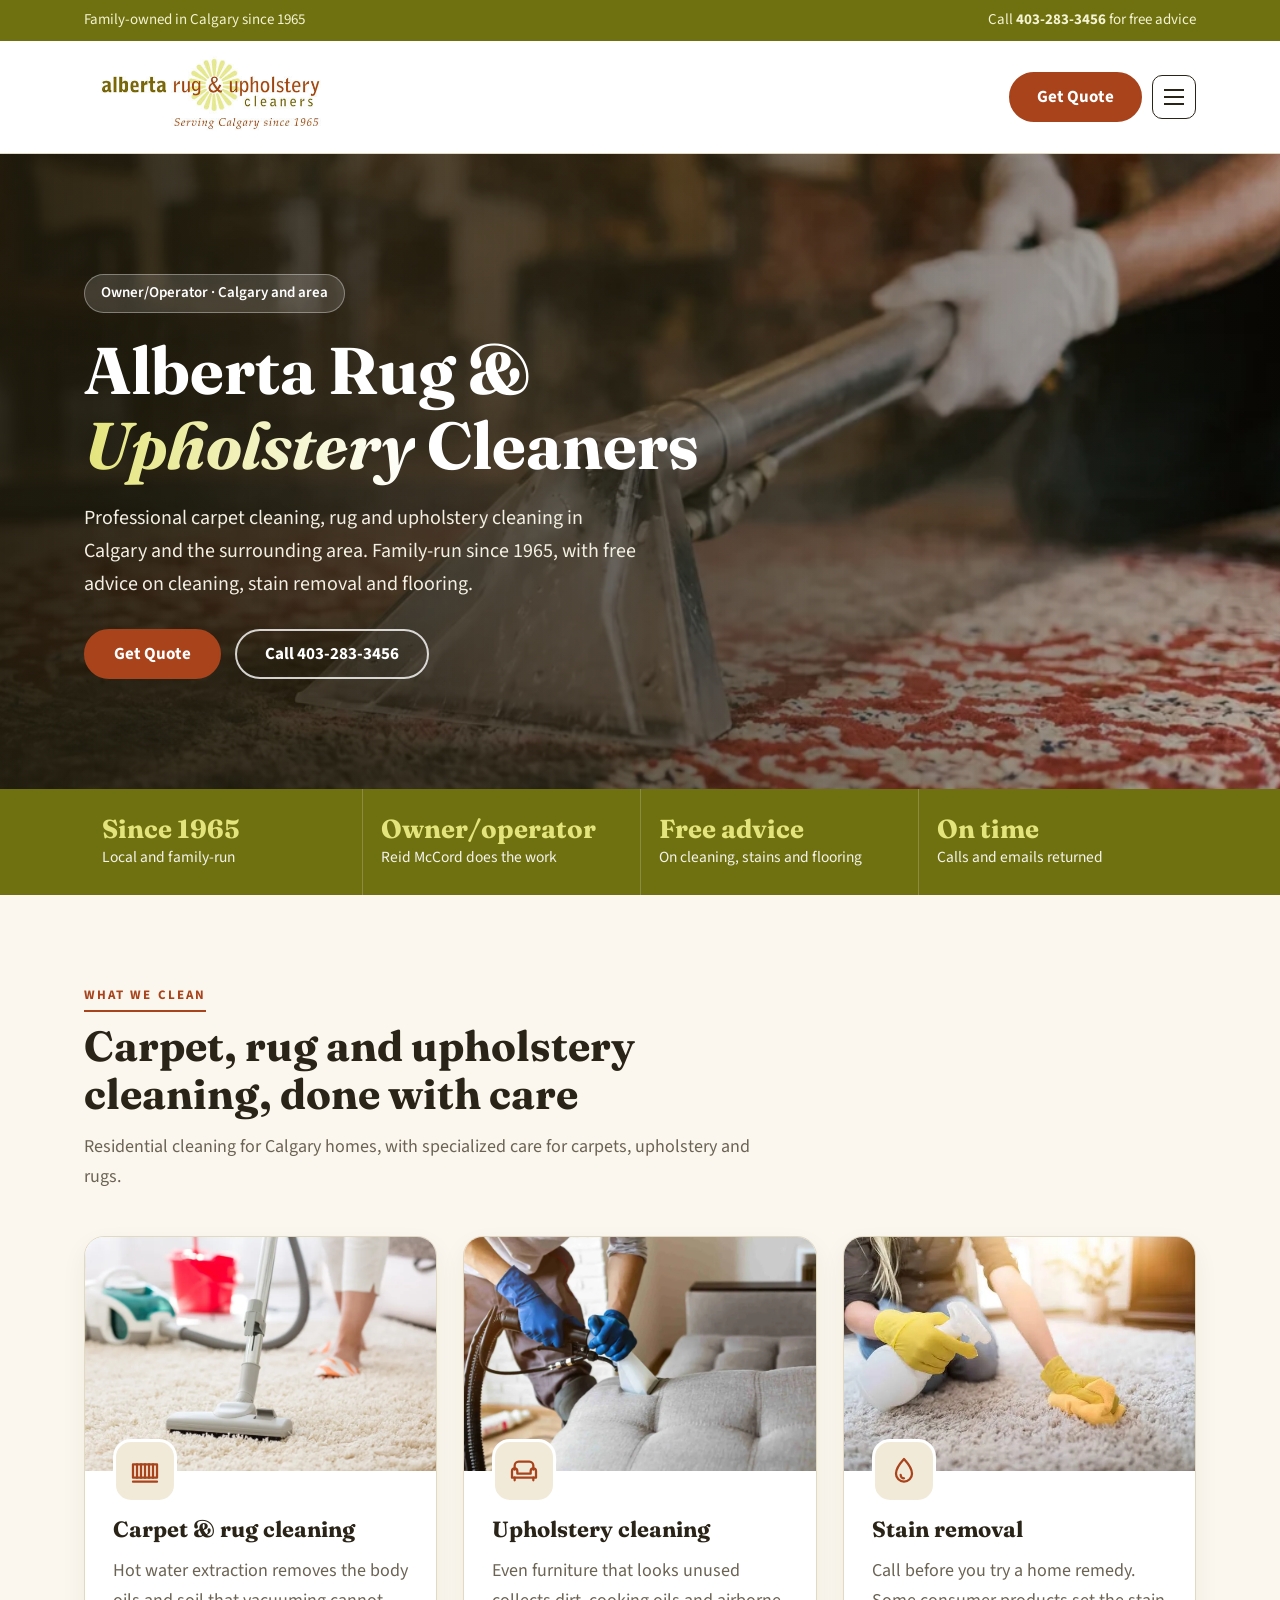
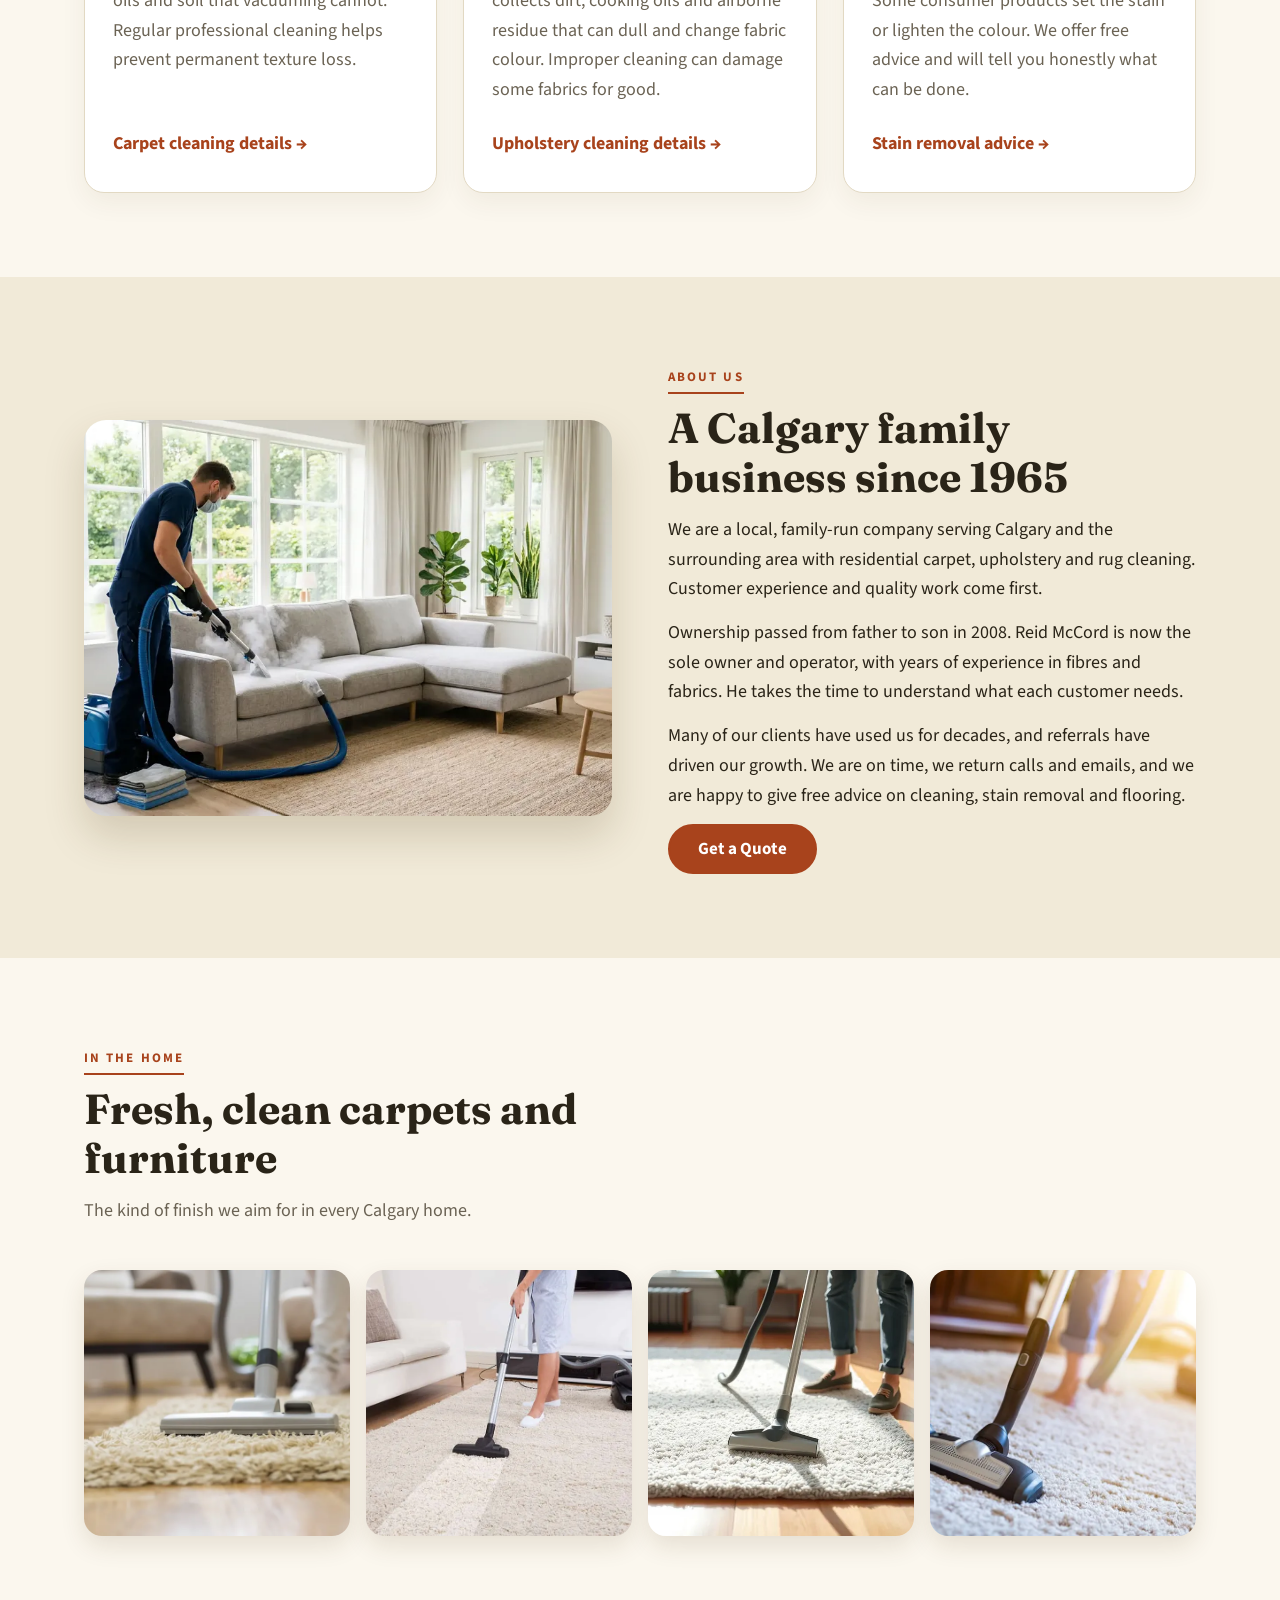
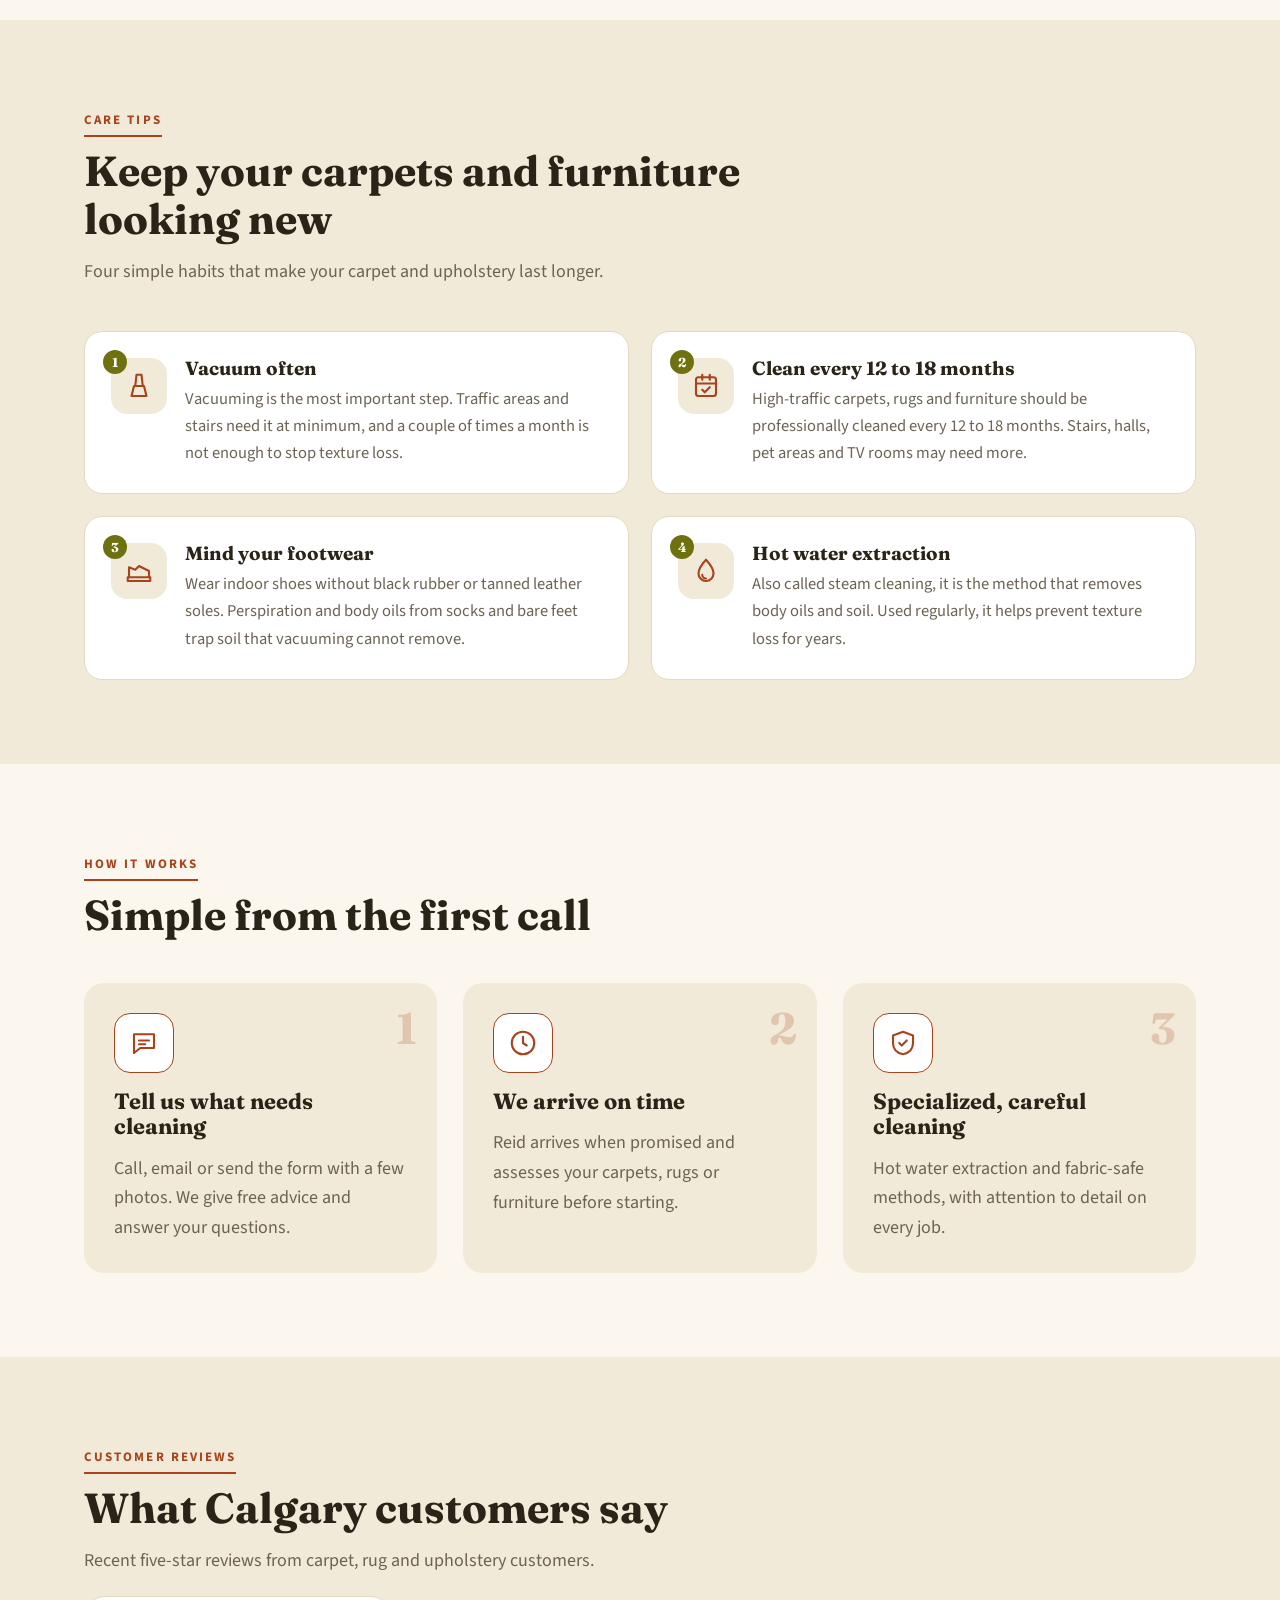
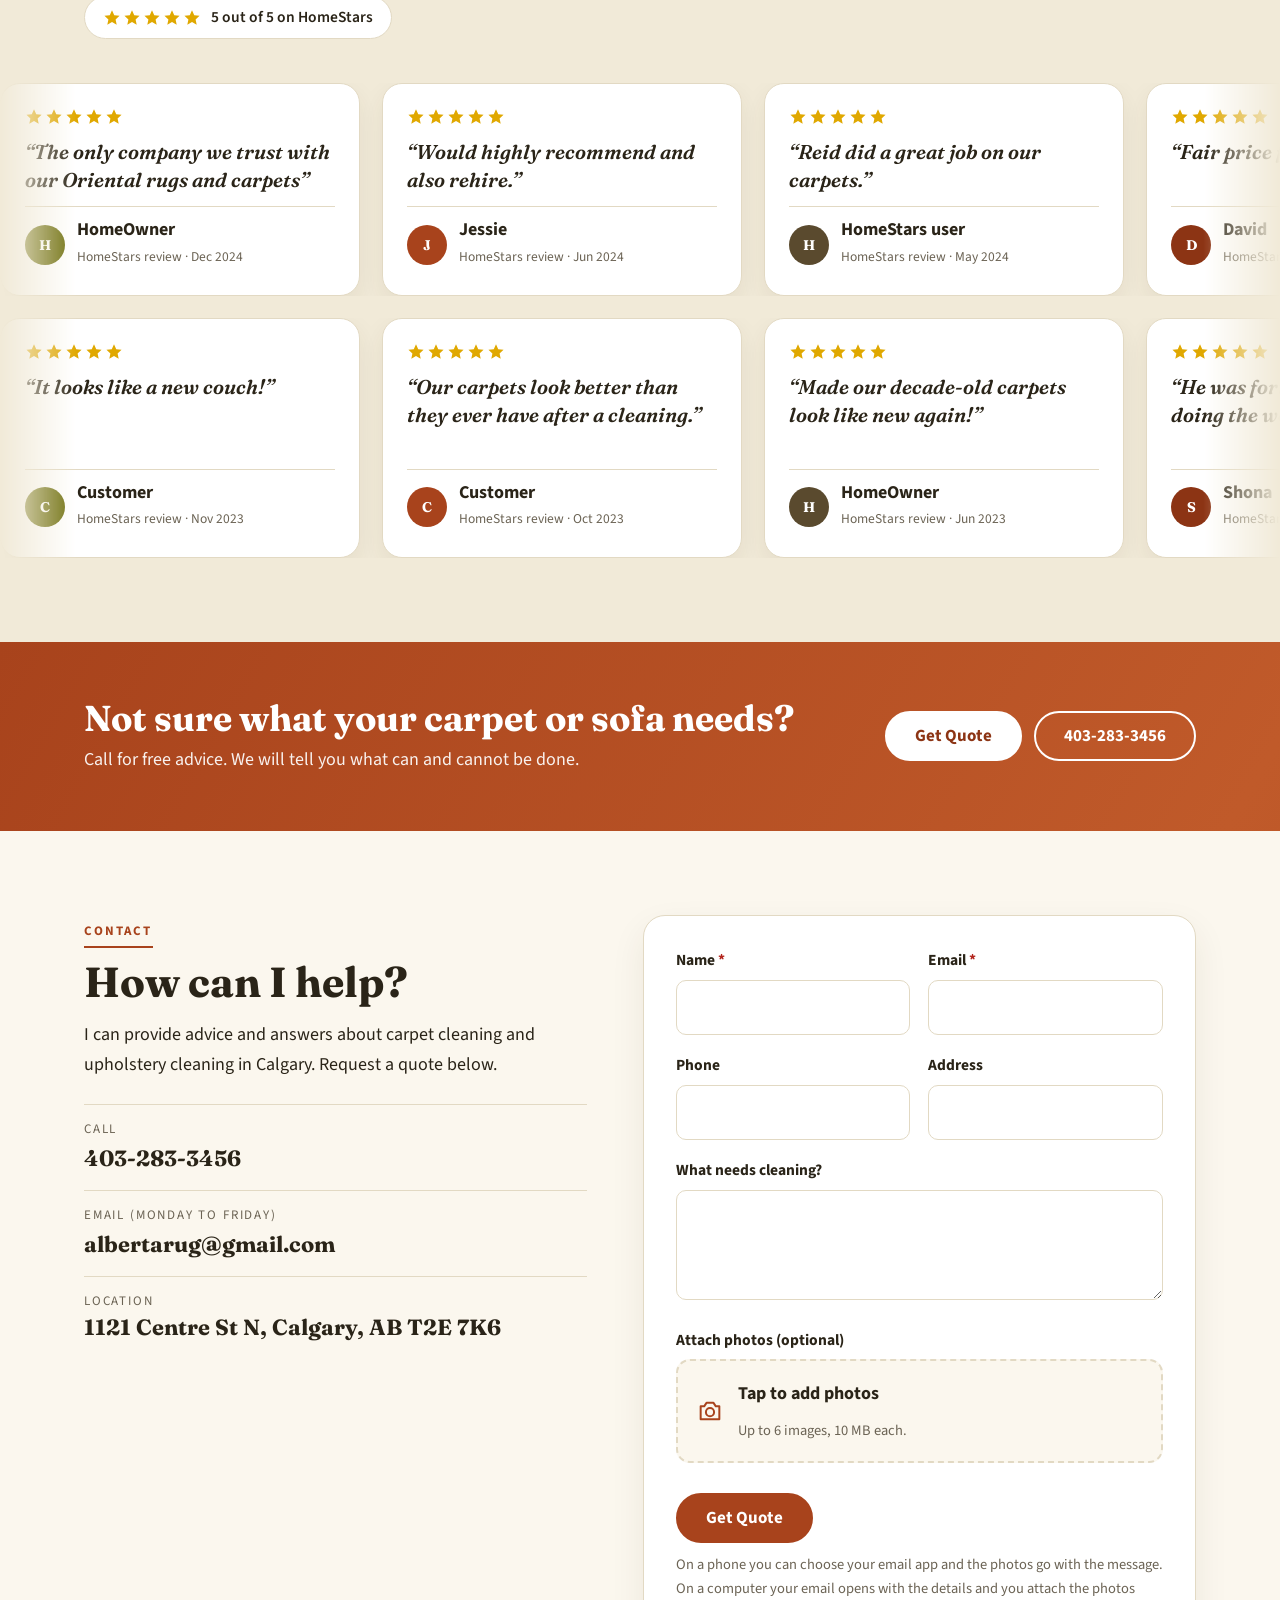
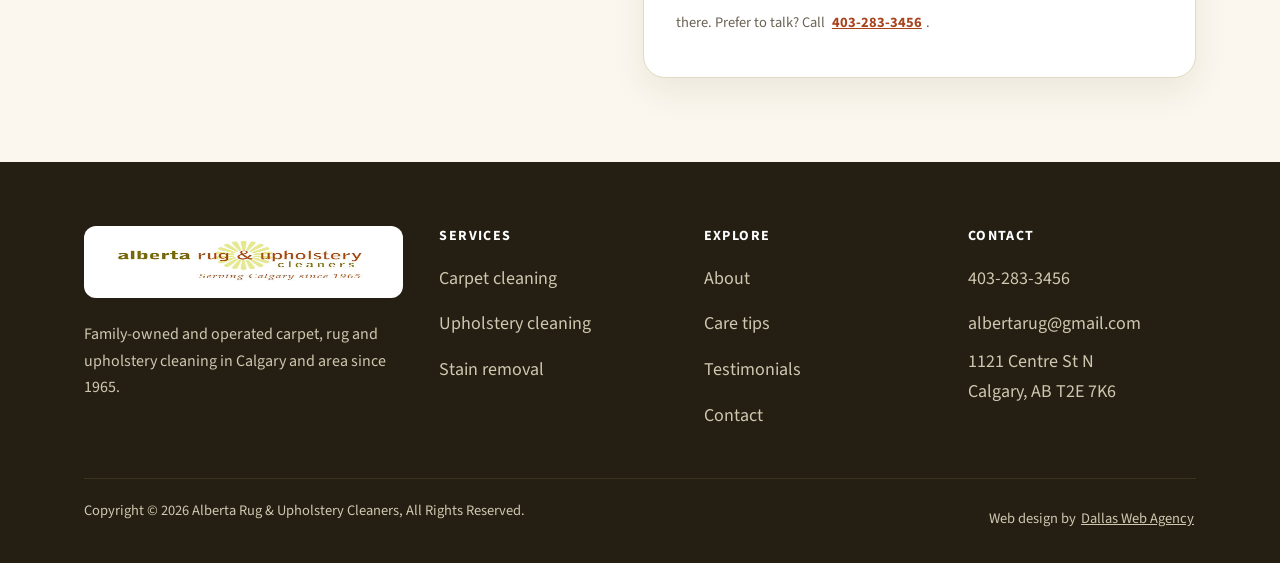
==== commit 6592623e: "Add page-wide motion: hero entrance, scroll reveals, hover effects, progress bar Co-Authored-By: Cla" ====
--- a/index.html
+++ b/index.html
@@ -1,13 +1,13 @@
-<!doctype html><html lang="en-CA"><head><meta charset="utf-8"><meta name="viewport" content="width=device-width,initial-scale=1">
+<!doctype html><html lang="en-CA" class="js"><head><meta charset="utf-8"><meta name="viewport" content="width=device-width,initial-scale=1">
 <title>Alberta Rug & Upholstery Cleaners: Carpet Cleaning
 
  | Alberta Rug &amp; Upholstery Cleaners</title>
 <meta name="description" content="Family-run carpet cleaning, rug cleaning, upholstery cleaning and stain removal in Calgary since 1965. Owner-operated. Call 403-283-3456 for a free quote.">
 <link rel="preconnect" href="https://fonts.googleapis.com"><link rel="preconnect" href="https://fonts.gstatic.com" crossorigin>
 <link href="https://fonts.googleapis.com/css2?family=Fraunces:ital,wght@0,600;0,700;1,600&family=Source+Sans+3:wght@400;600;700&display=swap" rel="stylesheet">
-<link rel="icon" href="assets/logo.png"><link rel="stylesheet" href="assets/style.css?v=3">
+<link rel="icon" href="assets/logo.png"><link rel="stylesheet" href="assets/style.css?v=4">
 <script type="application/ld+json">{"@context":"https://schema.org","@type":"HomeAndConstructionBusiness","name":"Alberta Rug & Upholstery Cleaners","telephone":"+1-403-283-3456","email":"albertarug@gmail.com","foundingDate":"1965","address":{"@type":"PostalAddress","streetAddress":"1121 Centre St N","addressLocality":"Calgary","addressRegion":"AB","postalCode":"T2E 7K6","addressCountry":"CA"},"areaServed":"Calgary, Alberta"}</script></head>
-<body id="top">
+<body id="top"><div class="progress" aria-hidden="true"></div>
 <div class="topbar"><div class="wrap"><span>Family-owned in Calgary since 1965</span><span>Call <a href="tel:4032833456">403-283-3456</a> for free advice</span></div></div>
 <header class="site"><div class="wrap nav"><a class="brand" href="#top" aria-label="Alberta Rug and Upholstery Cleaners home"><img src="assets/logo.png" width="500" height="192" alt="Alberta Rug &amp; Upholstery Cleaners - Serving Calgary since 1965"></a>
 <nav aria-label="Main"><ul class="menu" id="menu"><li><a href="#services">Services</a></li><li><a href="#about">About</a></li><li><a href="#care">Care tips</a></li><li><a href="#how">How it works</a></li><li><a href="#reviews">Reviews</a></li><li><a href="#contact">Contact</a></li></ul></nav>
@@ -35,4 +35,4 @@
 <div><h4>Contact</h4><ul><li><a href="tel:4032833456">403-283-3456</a></li><li><a href="mailto:albertarug@gmail.com">albertarug@gmail.com</a></li><li>1121 Centre St N<br>Calgary, AB T2E 7K6</li></ul></div></div>
 <div class="fbot"><span>Copyright &copy; 2026 Alberta Rug &amp; Upholstery Cleaners, All Rights Reserved.</span><span>Web design by <a href="https://www.dallaswebagency.us/" target="_blank" rel="noopener">Dallas Web Agency</a></span></div></div></footer>
 <div class="mbar"><a href="tel:4032833456">Call Now</a><a href="#contact">Get Quote</a></div>
-<script src="assets/main.js?v=1" defer></script></body></html>
+<script src="assets/main.js?v=2" defer></script></body></html>
--- a/assets/style.css
+++ b/assets/style.css
@@ -52,3 +52,40 @@
 @media(prefers-reduced-motion:reduce){.mqwrap{-webkit-mask-image:none;mask-image:none}.mq{overflow-x:auto}.mqt{animation:none}.dup{display:none}}
 
 .rv.sample{border-style:dashed;opacity:.85}.rv.sample small{color:#a8431c;font-weight:700}
+
+/* ---------- motion ---------- */
+.progress{position:fixed;top:0;left:0;height:4px;width:100%;background:linear-gradient(90deg,var(--ol),var(--ru));transform-origin:0 50%;transform:scaleX(0);z-index:200}
+header.site{transition:box-shadow .3s,min-height .3s}header.site.stuck{box-shadow:0 8px 24px rgba(40,30,10,.12)}header.site.stuck .nav{min-height:84px}header.site.stuck .brand img{height:76px}.brand img,.nav{transition:height .3s,min-height .3s}
+@media(max-width:1280px){header.site.stuck .nav{min-height:72px}header.site.stuck .brand img{height:52px}}
+/* hero entrance */
+@keyframes up{from{opacity:0;transform:translateY(28px)}to{opacity:1;transform:none}}
+@keyframes zoom{from{transform:scale(1.12)}to{transform:scale(1)}}
+@keyframes pulse{0%{box-shadow:0 0 0 0 rgba(168,67,28,.5)}70%{box-shadow:0 0 0 16px rgba(168,67,28,0)}100%{box-shadow:0 0 0 0 rgba(168,67,28,0)}}
+@keyframes shine{from{transform:translateX(-120%) skewX(-20deg)}to{transform:translateX(260%) skewX(-20deg)}}
+@keyframes float{50%{transform:translateY(-6px)}}
+.hero{overflow:hidden;background-size:cover}.hero:after{content:"";position:absolute;inset:-8%;background:inherit;z-index:-1;animation:zoom 14s ease-out both}
+.hero{background-image:none!important;background-color:#3b3722}.hero:after{background:url('hero.webp') center/cover no-repeat}.hero:before{z-index:0}.hero .wrap{z-index:1}
+.hero .pill,.hero h1,.hero p,.hero .acts{animation:up .9s cubic-bezier(.2,.7,.2,1) both}.hero .pill{animation-delay:.1s}.hero h1{animation-delay:.25s}.hero p{animation-delay:.45s}.hero .acts{animation-delay:.65s}
+.hero h1 em{background:linear-gradient(90deg,var(--ye),#fff,var(--ye));background-size:200% 100%;-webkit-background-clip:text;background-clip:text;color:transparent;animation:sweep 5s linear infinite}@keyframes sweep{to{background-position:-200% 0}}
+.hero .btn:not(.ghost){animation:up .9s .65s both,pulse 2.6s 2s infinite}
+.btn{position:relative;overflow:hidden}.btn:after{content:"";position:absolute;top:0;bottom:0;left:0;pointer-events:none;width:40%;background:rgba(255,255,255,.28);transform:translateX(-120%) skewX(-20deg)}.btn:hover:after{animation:shine .7s}
+/* scroll reveals */
+.js .rv-up{opacity:0;transform:translateY(30px);transition:opacity .8s cubic-bezier(.2,.7,.2,1),transform .8s cubic-bezier(.2,.7,.2,1);transition-delay:var(--d,0s)}
+.js .rv-left{opacity:0;transform:translateX(-40px);transition:opacity .8s,transform .8s cubic-bezier(.2,.7,.2,1)}.js .rv-right{opacity:0;transform:translateX(40px);transition:opacity .8s .15s,transform .8s .15s cubic-bezier(.2,.7,.2,1)}
+.js .rv-up.in,.js .rv-left.in,.js .rv-right.in{opacity:1;transform:none}
+.js .reveal{transition-delay:var(--d,0s)}
+.eyebrow{position:relative;display:inline-block}.eyebrow:after{content:"";display:block;height:2px;width:0;background:var(--ru);margin-top:6px;transition:width .9s .3s}.in .eyebrow:after,.eyebrow.in:after{width:100%}
+h2.rv-up.in{background:none}
+/* hovers */
+.card{transition:transform .35s,box-shadow .35s}.card:hover{transform:translateY(-8px);box-shadow:0 22px 44px rgba(70,50,10,.16)}.card .pic{transition:transform .8s}.card .pic{overflow:hidden}.card:hover .pic{transform:scale(1.06)}.card{overflow:hidden}
+.card .ic,.steps .ic,.tip .n{transition:transform .4s,background .3s,color .3s}.card:hover .ic,.steps li:hover .ic,.tip:hover .n{transform:rotate(-8deg) scale(1.1);background:var(--ru);color:#fff}
+.steps li,.tip,.facts li{transition:transform .35s,box-shadow .35s}.steps li:hover,.tip:hover{transform:translateY(-6px);box-shadow:0 16px 34px rgba(70,50,10,.14)}.facts li:hover{background:rgba(255,255,255,.08)}
+.facts b{display:block}.gal figure{transition:transform .4s,box-shadow .4s}.gal figure:hover{transform:translateY(-6px) rotate(-.6deg);box-shadow:0 20px 40px rgba(70,50,10,.22)}
+.ag .ph{transition:transform .6s}.ag .ph:hover{transform:scale(1.03) rotate(-.6deg)}
+.menu a{position:relative}.menu a:after{content:"";position:absolute;left:0;bottom:6px;height:2px;width:100%;background:var(--ru);transform:scaleX(0);transform-origin:left;transition:transform .3s}.menu a:hover:after{transform:scaleX(1)}@media(max-width:1280px){.menu a:after{display:none}}
+.cta-band{background-image:linear-gradient(120deg,var(--ru),#c05a2a,var(--ru));background-size:200% 100%;animation:sweep2 8s ease-in-out infinite alternate}@keyframes sweep2{to{background-position:100% 0}}
+.mbar a:last-child{animation:pulse 2.6s 3s infinite}.cl a:hover{color:var(--ru)}input,textarea{transition:border-color .2s,box-shadow .2s}input:focus,textarea:focus{box-shadow:0 0 0 4px rgba(168,67,28,.12)}
+.tip .n b{animation:float 3s ease-in-out infinite}.logo img,.brand img{transition:transform .4s}.brand:hover img{transform:scale(1.04)}
+@media(prefers-reduced-motion:reduce){*,*:before,*:after{animation:none!important;transition:none!important}.js .rv-up,.js .rv-left,.js .rv-right{opacity:1;transform:none}.progress{display:none}.hero h1 em{color:var(--ye);background:none}}
+
+.hero{isolation:isolate}.hero:after{z-index:-1}
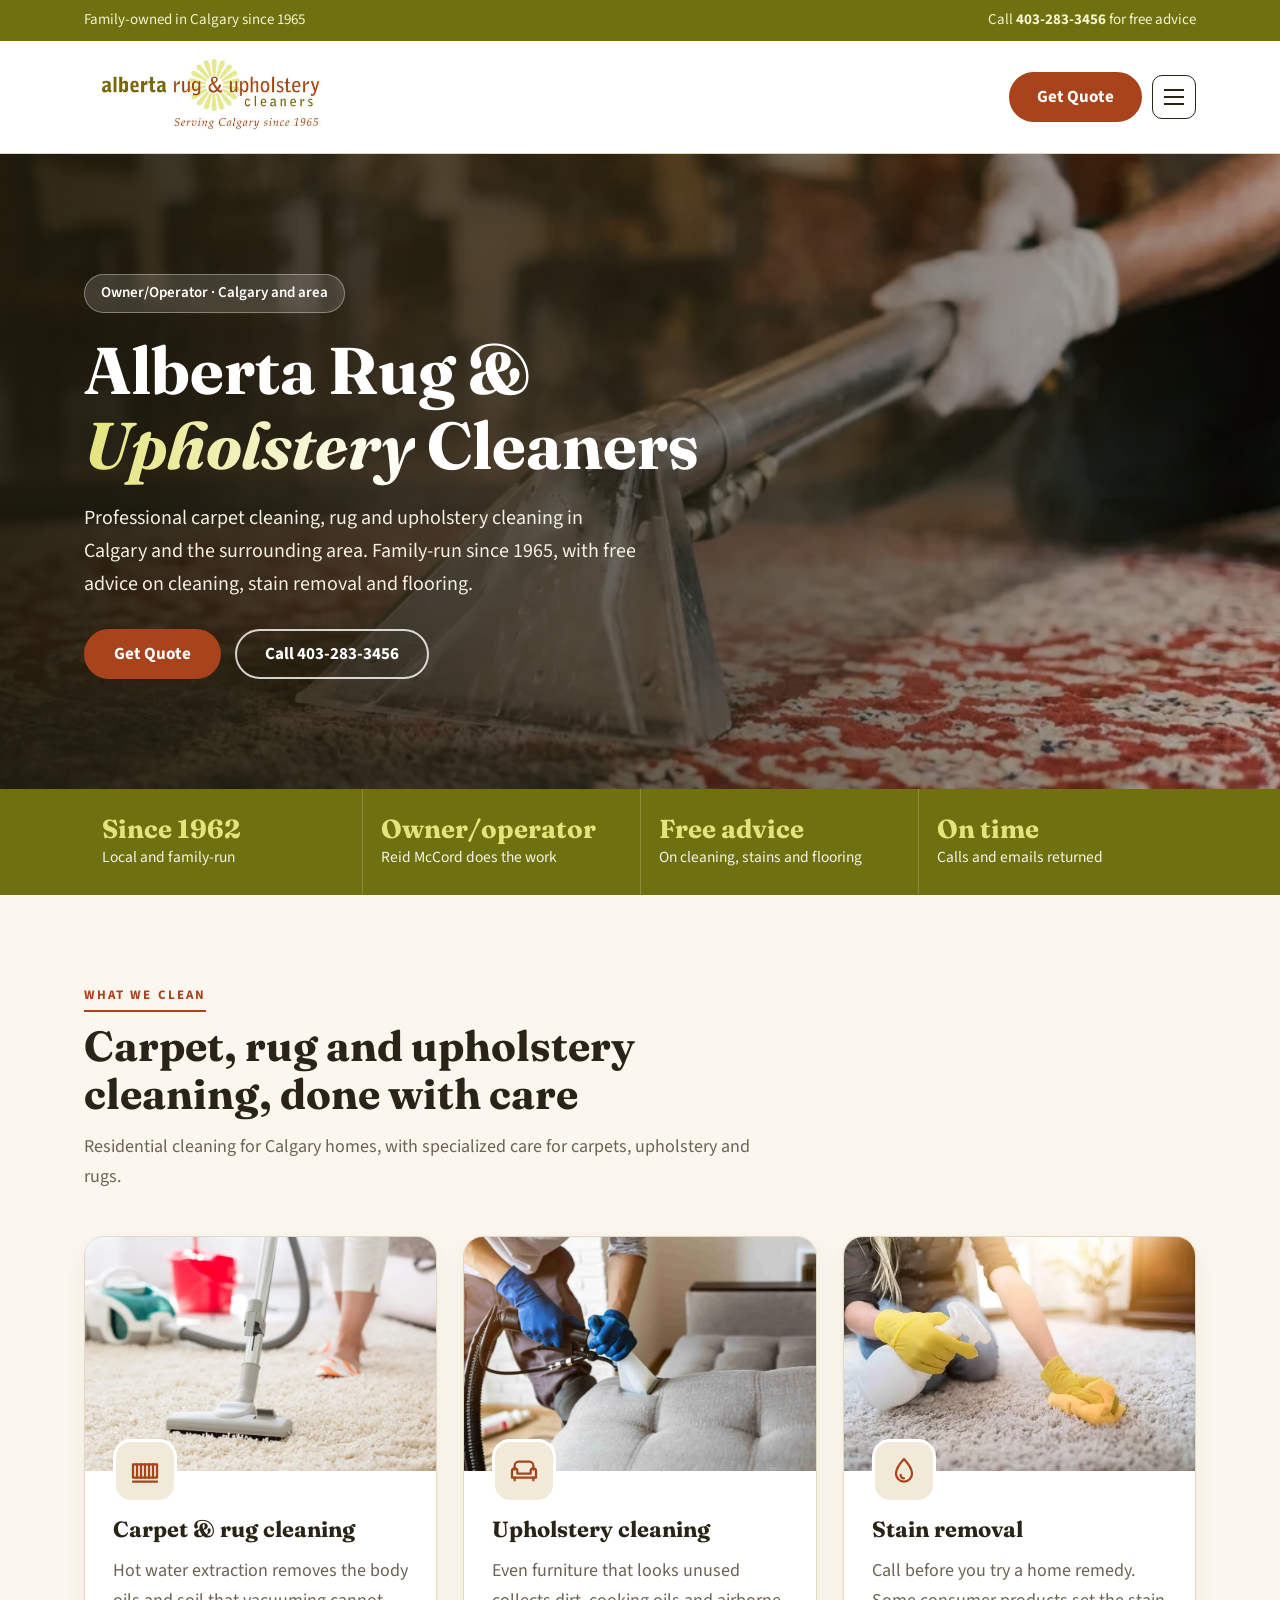
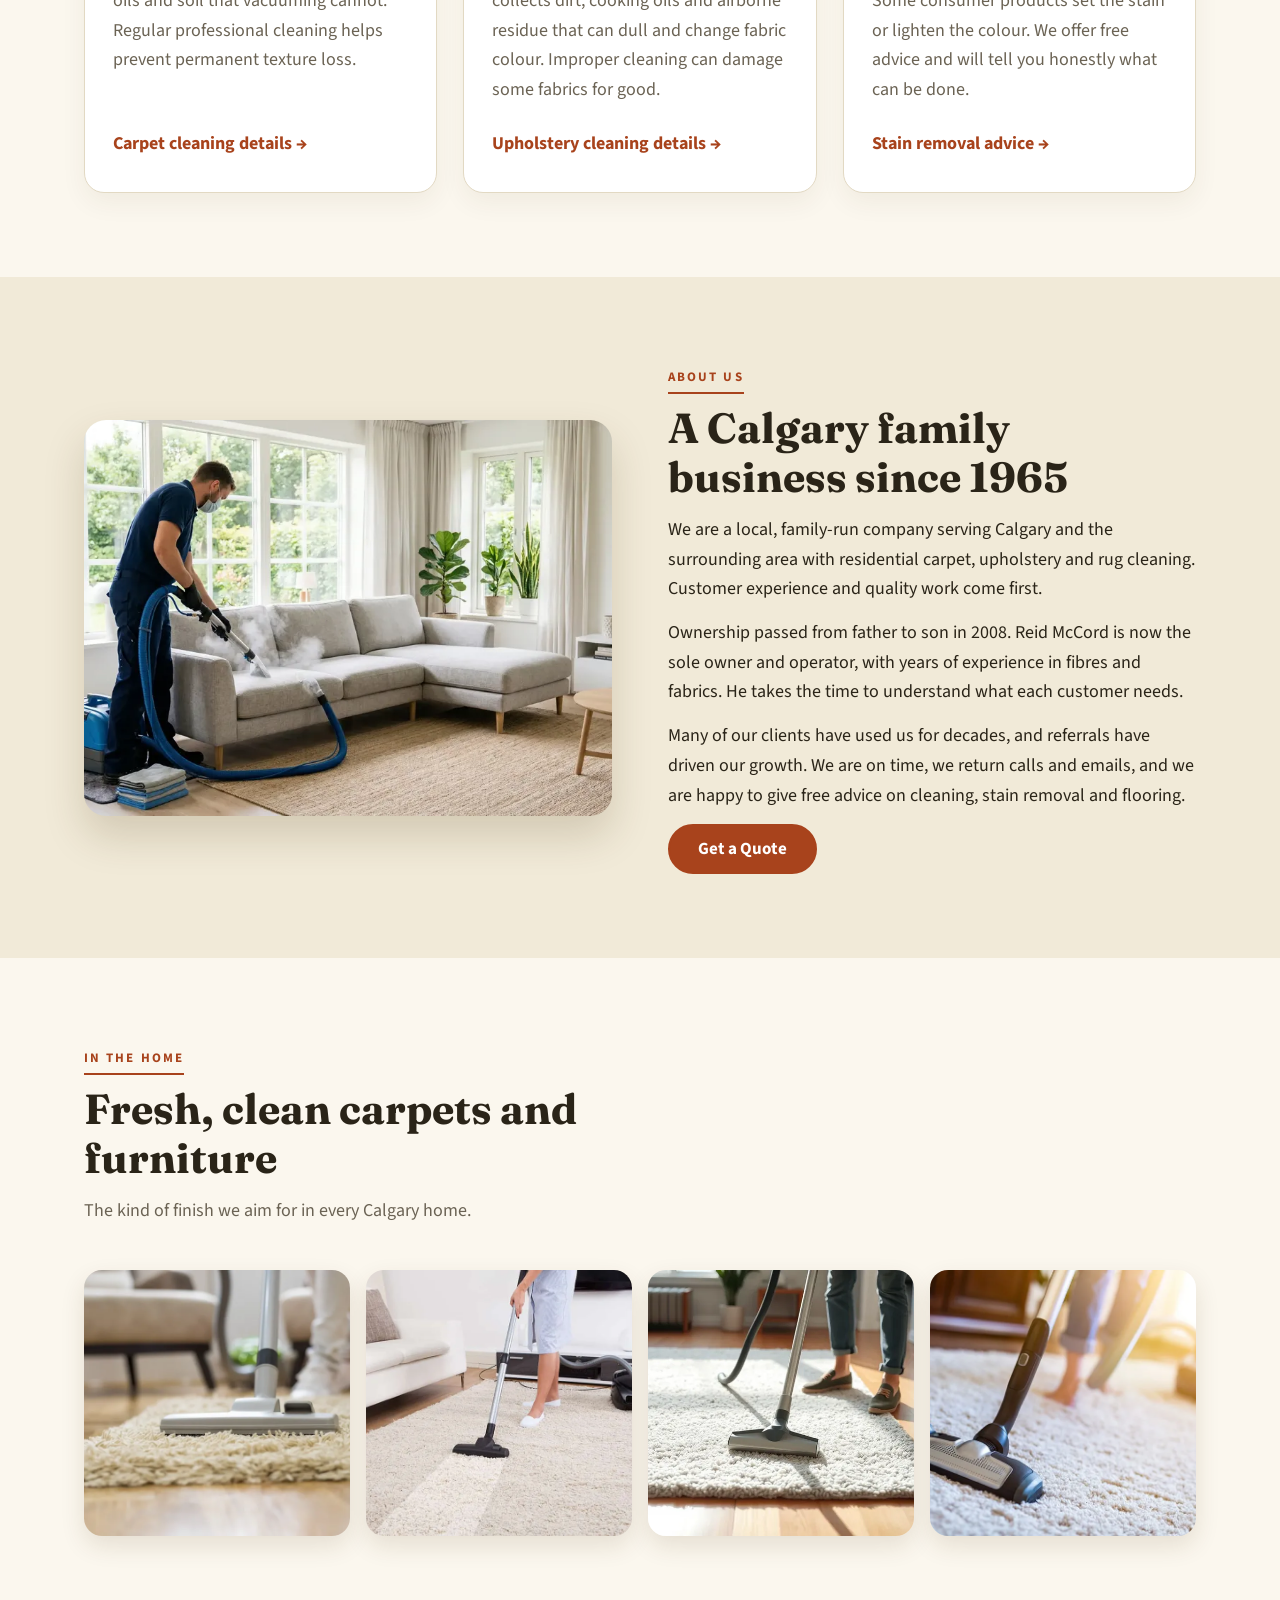
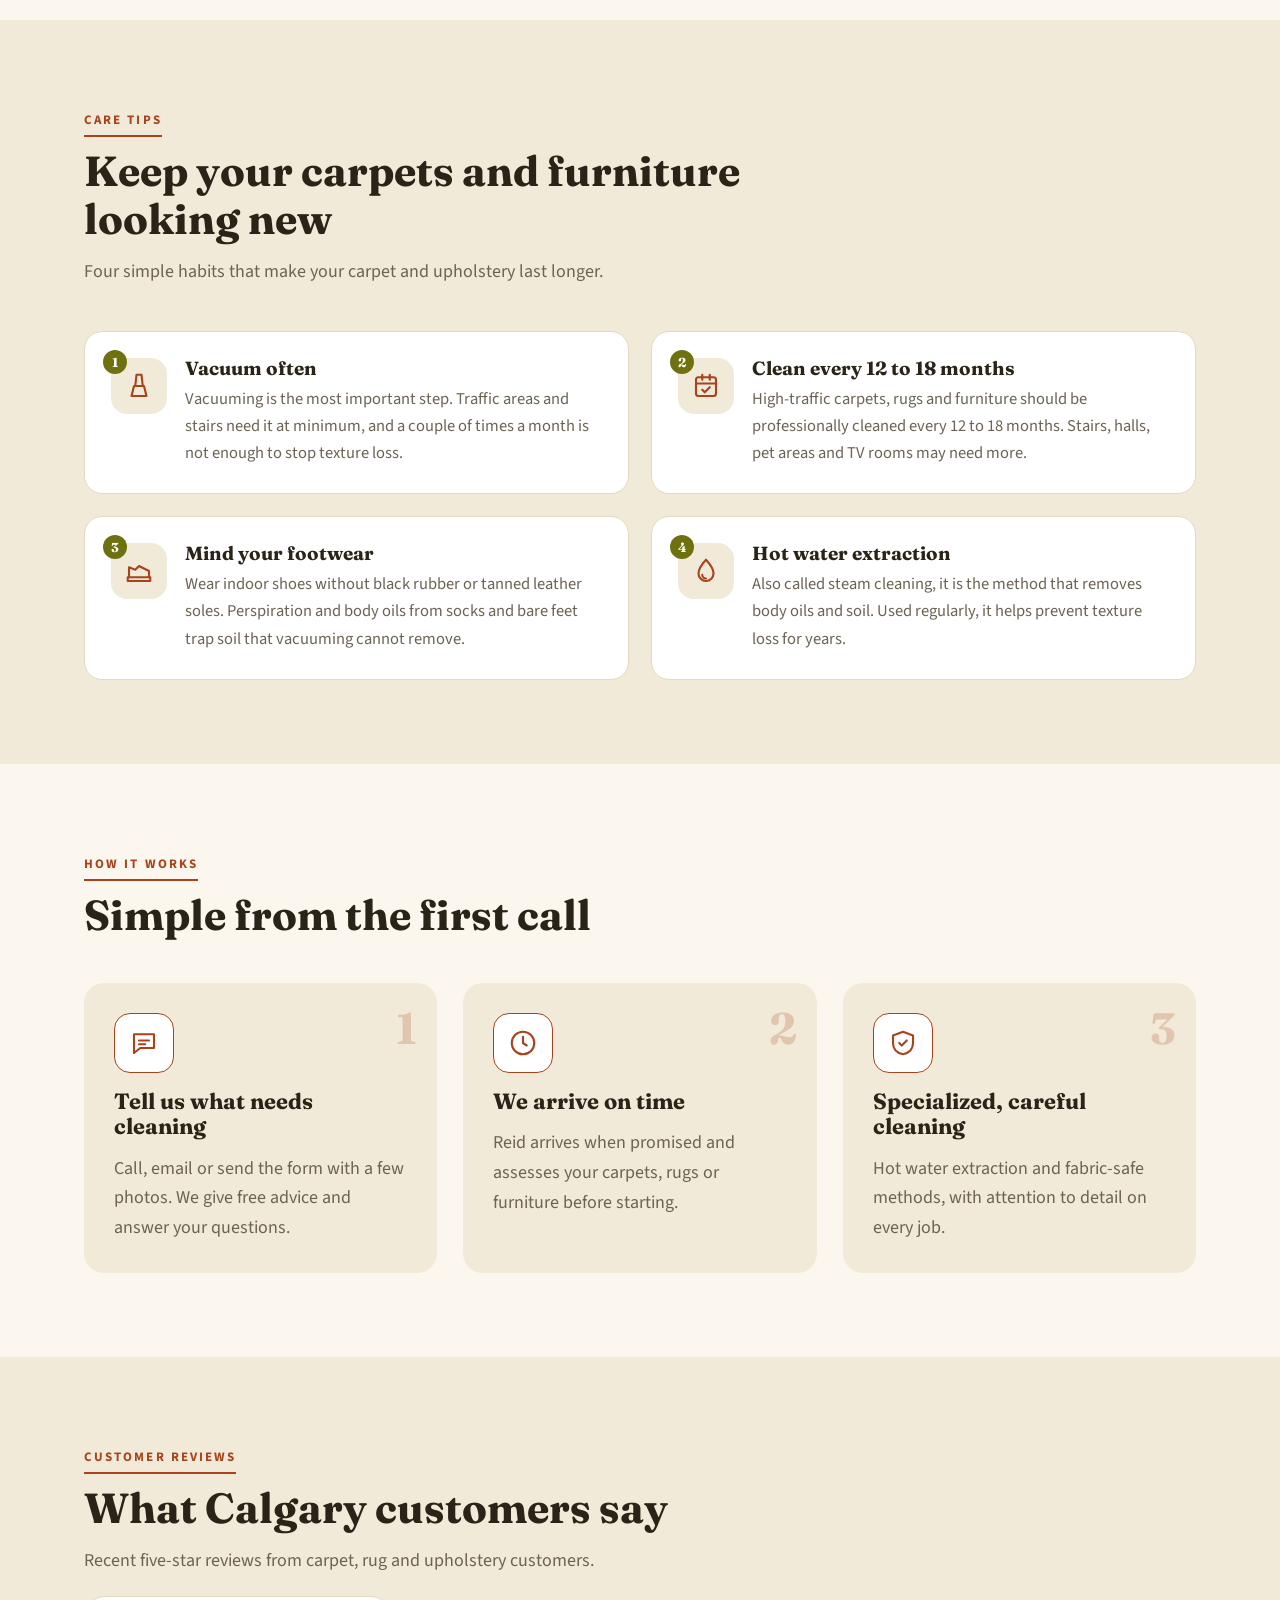
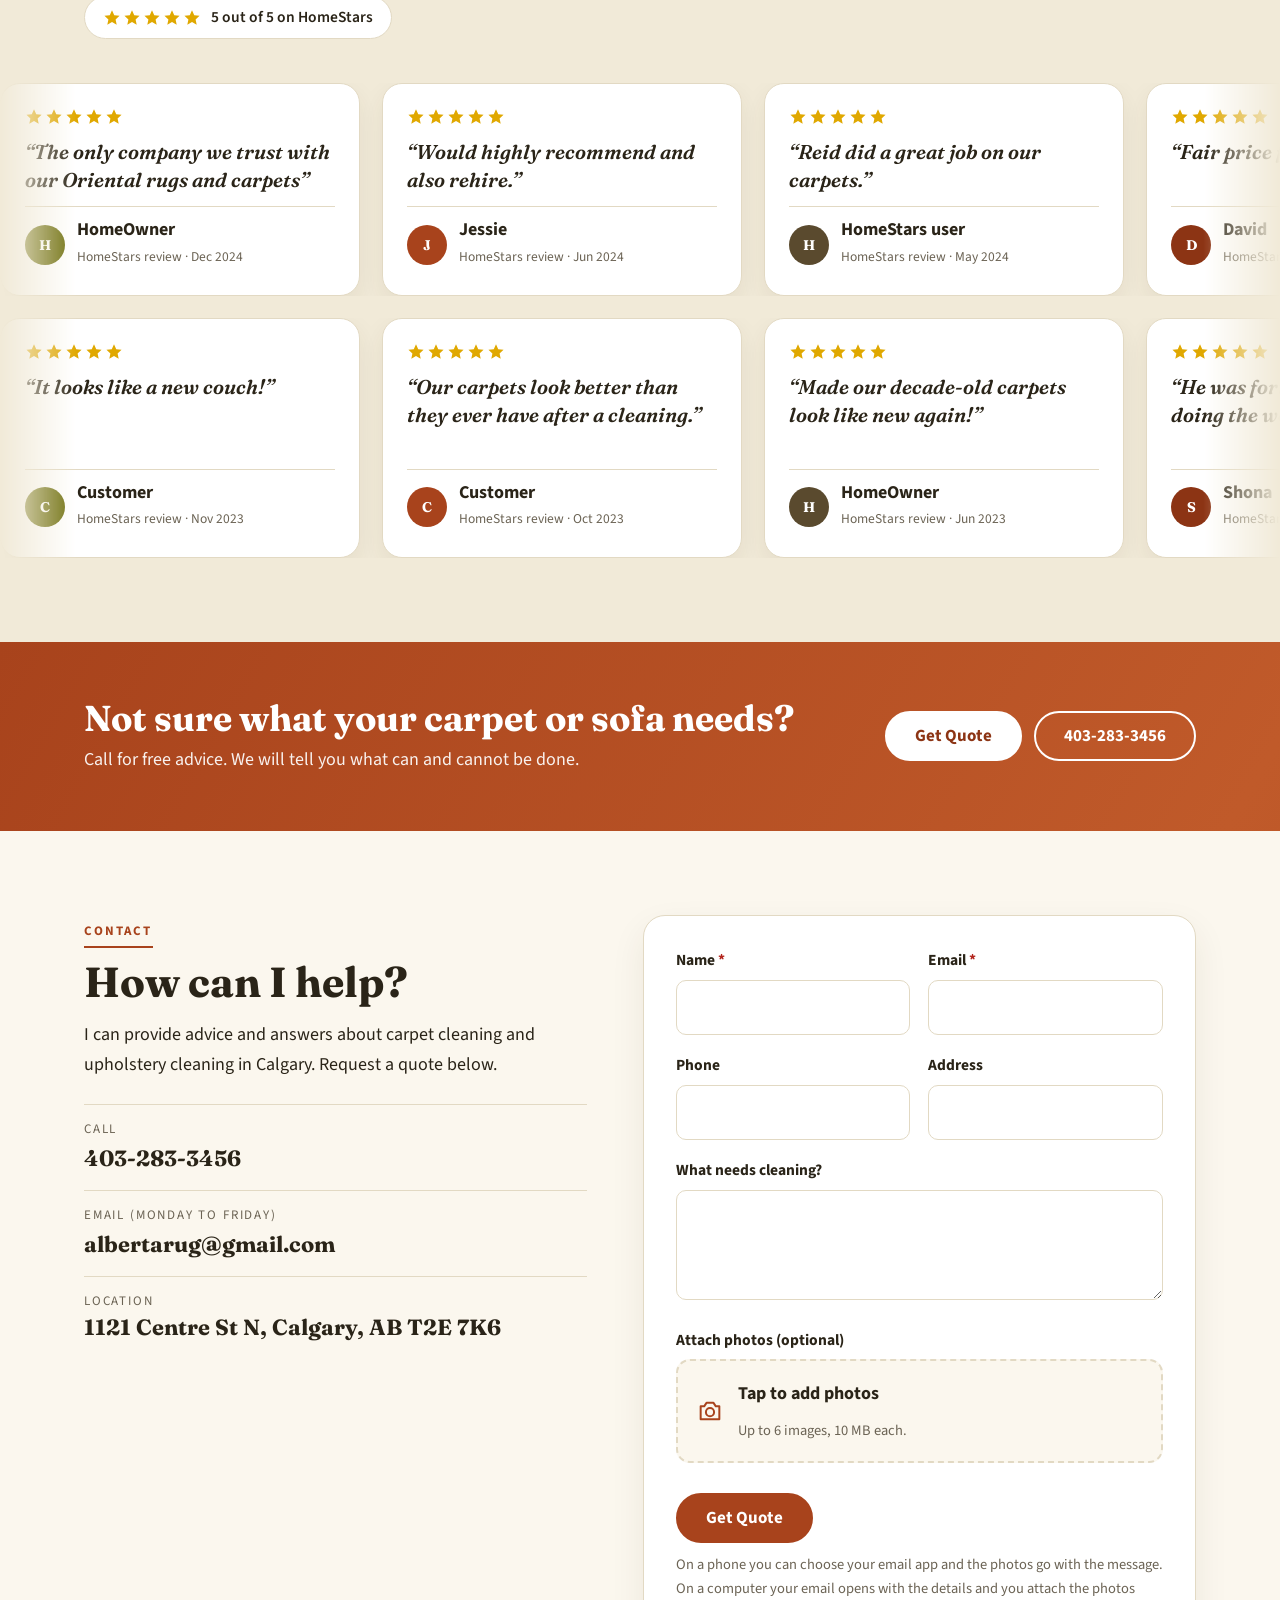
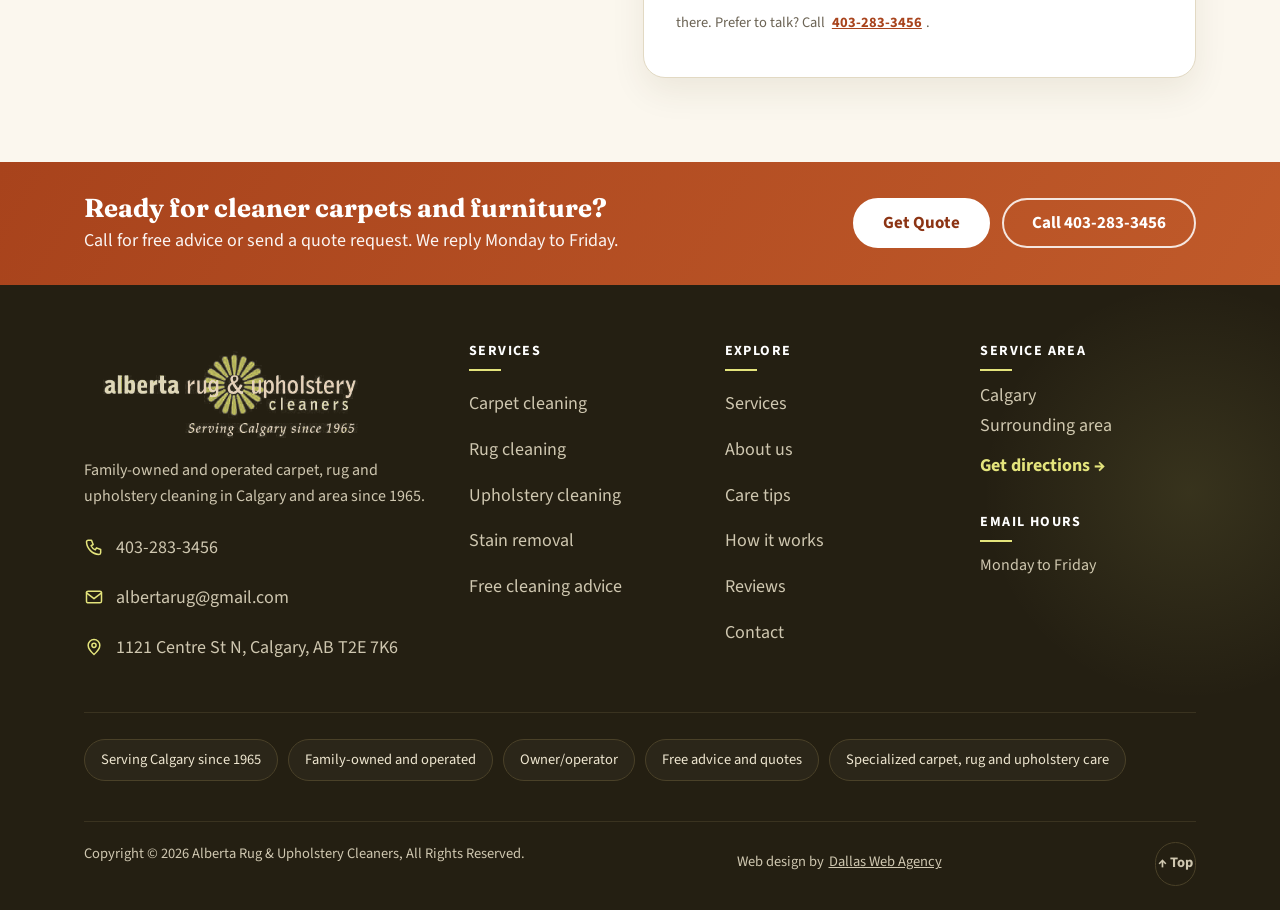
==== commit da5dc177: "Busier footer with transparent light logo, CTA band, badges and map link Co-Authored-By: Claude Sonn" ====
--- a/index.html
+++ b/index.html
@@ -5,7 +5,7 @@
 <meta name="description" content="Family-run carpet cleaning, rug cleaning, upholstery cleaning and stain removal in Calgary since 1965. Owner-operated. Call 403-283-3456 for a free quote.">
 <link rel="preconnect" href="https://fonts.googleapis.com"><link rel="preconnect" href="https://fonts.gstatic.com" crossorigin>
 <link href="https://fonts.googleapis.com/css2?family=Fraunces:ital,wght@0,600;0,700;1,600&family=Source+Sans+3:wght@400;600;700&display=swap" rel="stylesheet">
-<link rel="icon" href="assets/logo.png"><link rel="stylesheet" href="assets/style.css?v=4">
+<link rel="icon" href="assets/logo.png"><link rel="stylesheet" href="assets/style.css?v=5">
 <script type="application/ld+json">{"@context":"https://schema.org","@type":"HomeAndConstructionBusiness","name":"Alberta Rug & Upholstery Cleaners","telephone":"+1-403-283-3456","email":"albertarug@gmail.com","foundingDate":"1965","address":{"@type":"PostalAddress","streetAddress":"1121 Centre St N","addressLocality":"Calgary","addressRegion":"AB","postalCode":"T2E 7K6","addressCountry":"CA"},"areaServed":"Calgary, Alberta"}</script></head>
 <body id="top"><div class="progress" aria-hidden="true"></div>
 <div class="topbar"><div class="wrap"><span>Family-owned in Calgary since 1965</span><span>Call <a href="tel:4032833456">403-283-3456</a> for free advice</span></div></div>
@@ -29,10 +29,14 @@
 <div class="full"><label for="ph">Attach photos (optional)</label><div class="drop"><input id="ph" type="file" accept="image/*" multiple><div class="dt"><svg width="28" height="28" viewBox="0 0 24 24" fill="none" stroke="currentColor" stroke-width="1.7" stroke-linecap="round" stroke-linejoin="round" aria-hidden="true"><path d="M4 8h3l2-3h6l2 3h3v11H4z"/><circle cx="12" cy="13" r="3.500"/></svg><span><b>Tap to add photos</b><small>Up to 6 images, 10 MB each.</small></span></div></div><ul class="thumbs" aria-label="Selected photos"></ul></div>
 <div class="full"><button class="btn" type="submit">Get Quote</button><div class="msg" role="status" aria-live="polite"></div><small>On a phone you can choose your email app and the photos go with the message. On a computer your email opens with the details and you attach the photos there. Prefer to talk? Call <a href="tel:4032833456">403-283-3456</a>.</small></div></form></div></section>
 </main>
-<footer><div class="wrap"><div class="fg"><div><a class="logo" href="#top"><img src="assets/logo.png" width="500" height="192" alt="Alberta Rug &amp; Upholstery Cleaners"></a><p style="margin-top:14px">Family-owned and operated carpet, rug and upholstery cleaning in Calgary and area since 1965.</p></div>
-<div><h4>Services</h4><ul><li><a href="https://albertarug.com/carpet-cleaning">Carpet cleaning</a></li><li><a href="https://albertarug.com/upholstery-cleaning">Upholstery cleaning</a></li><li><a href="https://albertarug.com/stain-removal">Stain removal</a></li></ul></div>
-<div><h4>Explore</h4><ul><li><a href="#about">About</a></li><li><a href="#care">Care tips</a></li><li><a href="https://albertarug.com/testimonials">Testimonials</a></li><li><a href="#contact">Contact</a></li></ul></div>
-<div><h4>Contact</h4><ul><li><a href="tel:4032833456">403-283-3456</a></li><li><a href="mailto:albertarug@gmail.com">albertarug@gmail.com</a></li><li>1121 Centre St N<br>Calgary, AB T2E 7K6</li></ul></div></div>
-<div class="fbot"><span>Copyright &copy; 2026 Alberta Rug &amp; Upholstery Cleaners, All Rights Reserved.</span><span>Web design by <a href="https://www.dallaswebagency.us/" target="_blank" rel="noopener">Dallas Web Agency</a></span></div></div></footer>
+<footer>
+<div class="fcta"><div class="wrap fcta-in"><div><strong>Ready for cleaner carpets and furniture?</strong><span>Call for free advice or send a quote request. We reply Monday to Friday.</span></div><div class="fcta-b"><a class="btn" href="#contact">Get Quote</a><a class="btn ghost" href="tel:4032833456">Call 403-283-3456</a></div></div></div>
+<div class="wrap"><div class="fg">
+<div class="fbrand"><a class="logo" href="#top" aria-label="Alberta Rug and Upholstery Cleaners"><img src="assets/logo-light.png" width="500" height="192" alt="Alberta Rug &amp; Upholstery Cleaners - Serving Calgary since 1965"></a><p>Family-owned and operated carpet, rug and upholstery cleaning in Calgary and area since 1965.</p><ul class="fcon"><li><svg viewBox="0 0 24 24" width="20" height="20" fill="none" stroke="currentColor" stroke-width="1.8" stroke-linecap="round" stroke-linejoin="round" aria-hidden="true"><path d="M5 4h4l2 5-2.500 1.500a11 11 0 0 0 5 5L15 13l5 2v4a2 2 0 0 1-2 2A16 16 0 0 1 3 6a2 2 0 0 1 2-2z"/></svg><a href="tel:4032833456">403-283-3456</a></li><li><svg viewBox="0 0 24 24" width="20" height="20" fill="none" stroke="currentColor" stroke-width="1.8" stroke-linecap="round" stroke-linejoin="round" aria-hidden="true"><rect x="3" y="5" width="18" height="14" rx="2"/><path d="M3 7l9 7 9-7"/></svg><a href="mailto:albertarug@gmail.com">albertarug@gmail.com</a></li><li><svg viewBox="0 0 24 24" width="20" height="20" fill="none" stroke="currentColor" stroke-width="1.8" stroke-linecap="round" stroke-linejoin="round" aria-hidden="true"><path d="M12 21s7-6 7-11a7 7 0 0 0-14 0c0 5 7 11 7 11z"/><circle cx="12" cy="10" r="2.500"/></svg><a href="https://www.google.com/maps/search/?api=1&query=Alberta%20Rug%20%26%20Upholstery%20Cleaners%2C%201121%20Centre%20St%20N%2C%20Calgary%2C%20AB%20T2E%207K6" target="_blank" rel="noopener">1121 Centre St N, Calgary, AB T2E 7K6</a></li></ul></div>
+<div><h4>Services</h4><ul><li><a href="https://albertarug.com/carpet-cleaning">Carpet cleaning</a></li><li><a href="https://albertarug.com/carpet-cleaning">Rug cleaning</a></li><li><a href="https://albertarug.com/upholstery-cleaning">Upholstery cleaning</a></li><li><a href="https://albertarug.com/stain-removal">Stain removal</a></li><li><a href="#care">Free cleaning advice</a></li></ul></div>
+<div><h4>Explore</h4><ul><li><a href="#services">Services</a></li><li><a href="#about">About us</a></li><li><a href="#care">Care tips</a></li><li><a href="#how">How it works</a></li><li><a href="#reviews">Reviews</a></li><li><a href="#contact">Contact</a></li></ul></div>
+<div><h4>Service area</h4><ul><li>Calgary</li><li>Surrounding area</li></ul><a class="fmap" href="https://www.google.com/maps/search/?api=1&query=Alberta%20Rug%20%26%20Upholstery%20Cleaners%2C%201121%20Centre%20St%20N%2C%20Calgary%2C%20AB%20T2E%207K6" target="_blank" rel="noopener">Get directions &rarr;</a><h4 style="margin-top:22px">Email hours</h4><p class="fsm">Monday to Friday</p></div></div>
+<div class="fbadges"><span>Serving Calgary since 1965</span><span>Family-owned and operated</span><span>Owner/operator</span><span>Free advice and quotes</span><span>Specialized carpet, rug and upholstery care</span></div>
+<div class="fbot"><span>Copyright &copy; 2026 Alberta Rug &amp; Upholstery Cleaners, All Rights Reserved.</span><span>Web design by <a href="https://www.dallaswebagency.us/" target="_blank" rel="noopener">Dallas Web Agency</a></span><a class="totop" href="#top" aria-label="Back to top">&uarr; Top</a></div></div></footer>
 <div class="mbar"><a href="tel:4032833456">Call Now</a><a href="#contact">Get Quote</a></div>
 <script src="assets/main.js?v=2" defer></script></body></html>
--- a/assets/style.css
+++ b/assets/style.css
@@ -89,3 +89,16 @@
 @media(prefers-reduced-motion:reduce){*,*:before,*:after{animation:none!important;transition:none!important}.js .rv-up,.js .rv-left,.js .rv-right{opacity:1;transform:none}.progress{display:none}.hero h1 em{color:var(--ye);background:none}}
 
 .hero{isolation:isolate}.hero:after{z-index:-1}
+
+/* busy footer */
+footer{padding:0 0 24px;position:relative;overflow:hidden}footer:before{content:"";position:absolute;right:-120px;top:120px;width:420px;height:420px;border-radius:50%;background:radial-gradient(circle,rgba(228,228,124,.1),transparent 70%);pointer-events:none}
+.fcta{background:linear-gradient(120deg,var(--ru),#c05a2a);color:#fff;margin-bottom:56px}.fcta-in{display:flex;justify-content:space-between;align-items:center;gap:20px;flex-wrap:wrap;padding-top:30px;padding-bottom:30px}.fcta strong{display:block;font:700 26px var(--hf);margin-bottom:2px}.fcta span{opacity:.94}.fcta-b{display:flex;gap:12px;flex-wrap:wrap}.fcta .btn{background:#fff;color:var(--ru2);border-color:#fff}.fcta .btn.ghost{background:transparent;color:#fff;border-color:rgba(255,255,255,.85)}.fcta .btn.ghost:hover{background:#fff;color:var(--ru2)}
+footer .fg{grid-template-columns:1.6fr 1fr 1fr 1fr;gap:40px}footer .logo{background:none;padding:0;border-radius:0;display:block}footer .logo img{height:auto;width:min(300px,100%)}
+.fcon{margin-top:14px}.fcon li{display:flex;gap:12px;align-items:flex-start;padding:2px 0}.fcon svg{flex:none;margin-top:12px;color:var(--ye)}.fcon a{padding:8px 0;display:inline-block}
+footer li a:hover{color:var(--ye);text-decoration:none;padding-left:4px}footer li a{transition:padding .2s,color .2s}footer li{color:#cfc7b0}.fsm{margin:0}.fmap{display:inline-block;padding:10px 0;color:var(--ye);font-weight:700;text-decoration:none}
+footer h4{position:relative;padding-bottom:10px}footer h4:after{content:"";position:absolute;left:0;bottom:0;width:32px;height:2px;background:var(--ye)}
+.fbadges{display:flex;flex-wrap:wrap;gap:10px;margin-top:40px;padding-top:26px;border-top:1px solid #3a3320}.fbadges span{border:1px solid #4a4128;border-radius:99px;padding:8px 16px;font-size:14.5px;color:#eee6d0;background:rgba(255,255,255,.03)}
+.totop{display:inline-flex;align-items:center;min-height:44px;padding:0 16px;border:1px solid #4a4128;border-radius:99px;text-decoration:none;font-weight:700}.totop:hover{background:var(--ye);color:#241f12;text-decoration:none}
+@media(max-width:1000px){footer .fg{grid-template-columns:1fr 1fr}.fbrand{grid-column:1/-1}}
+@media(max-width:600px){footer .fg{grid-template-columns:1fr 1fr;gap:28px}.fcta strong{font-size:21px}.fcta-b,.fcta-b .btn{width:100%}.fbot{flex-direction:column;align-items:flex-start}}
+@media(max-width:420px){footer .fg{grid-template-columns:1fr}}
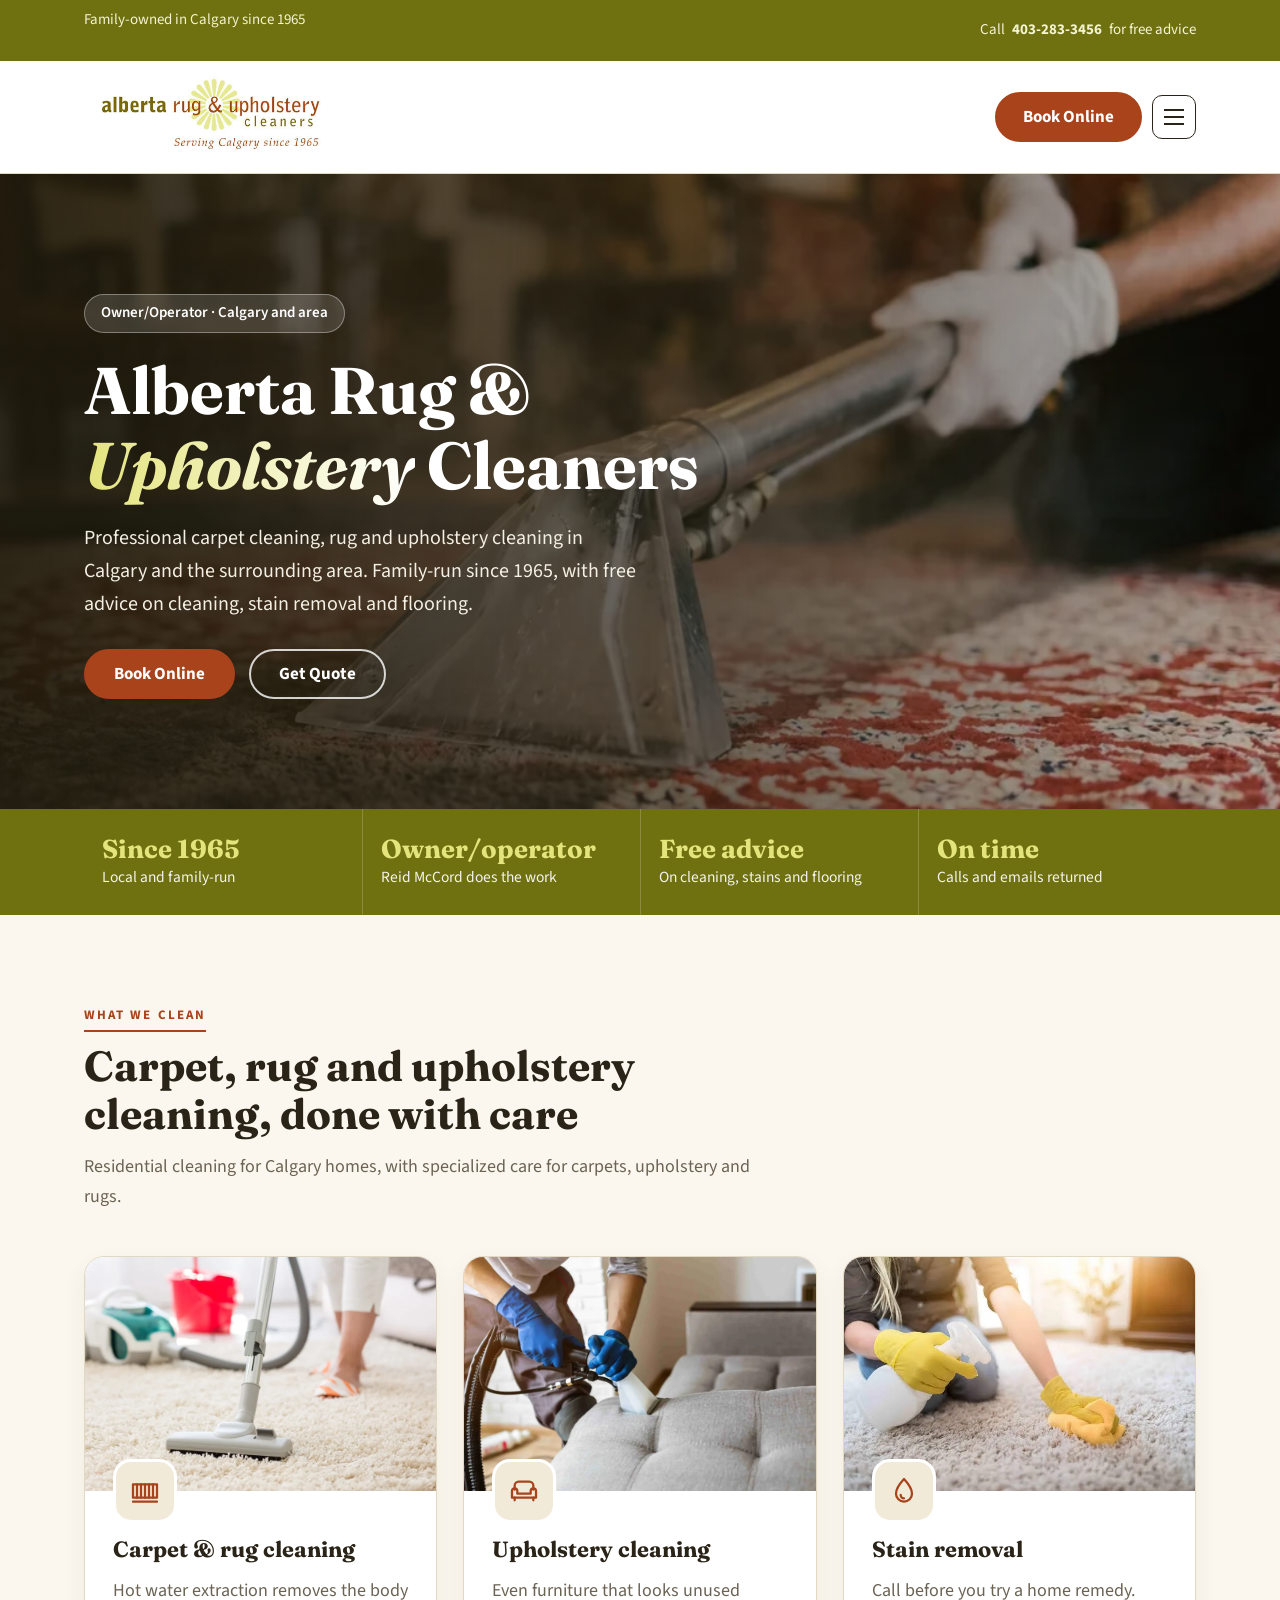
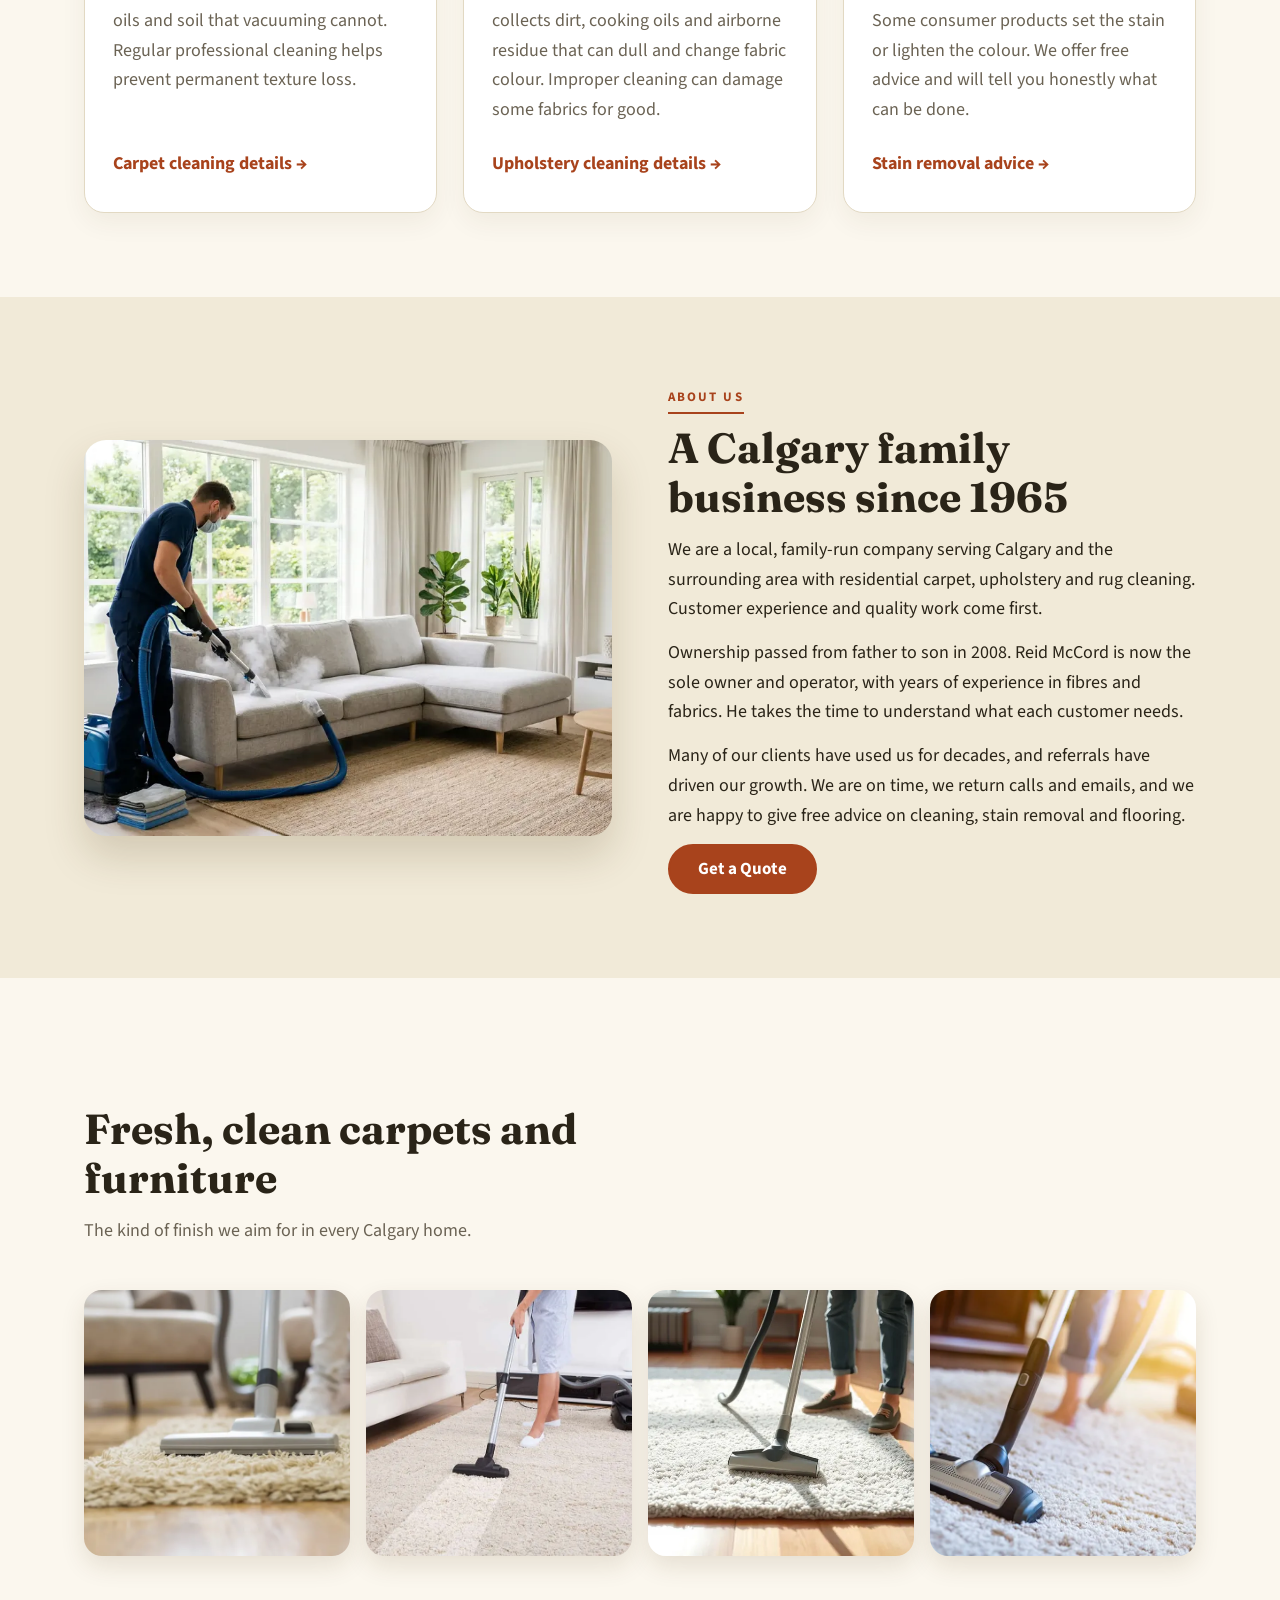
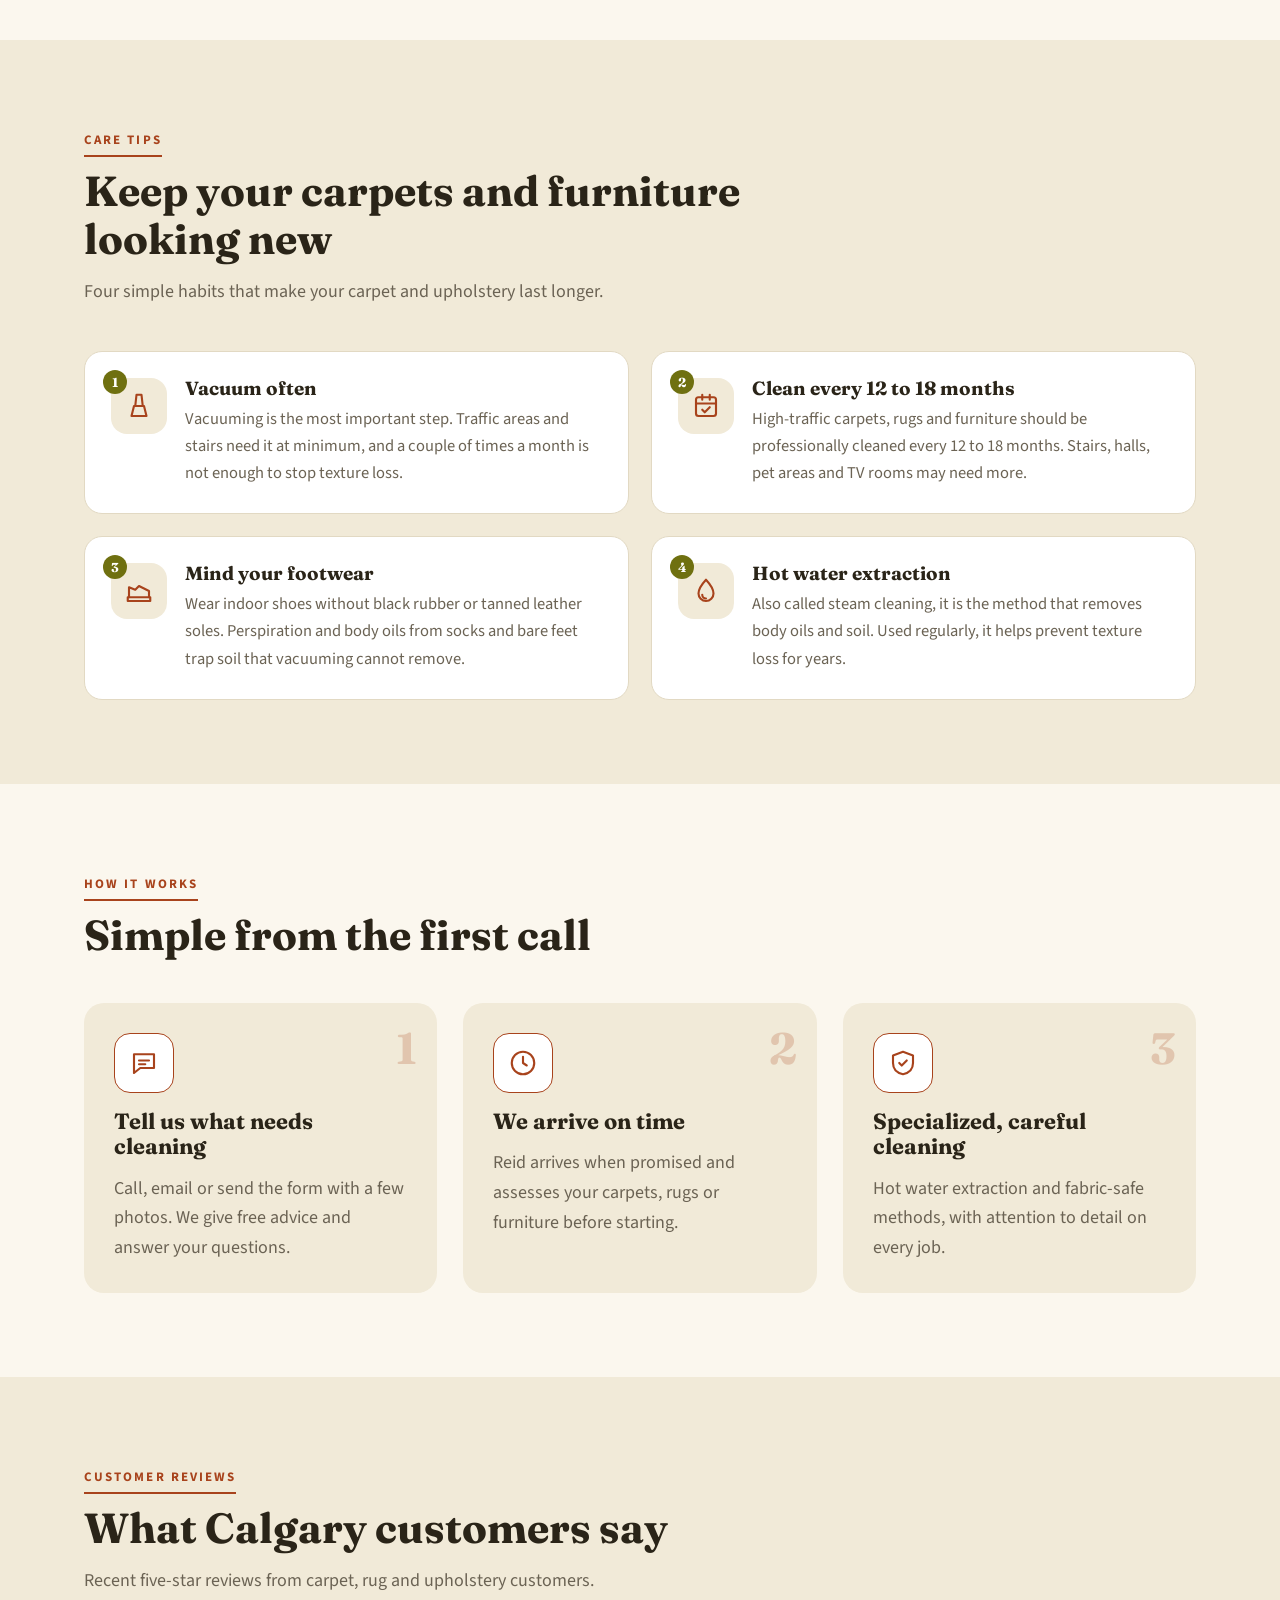
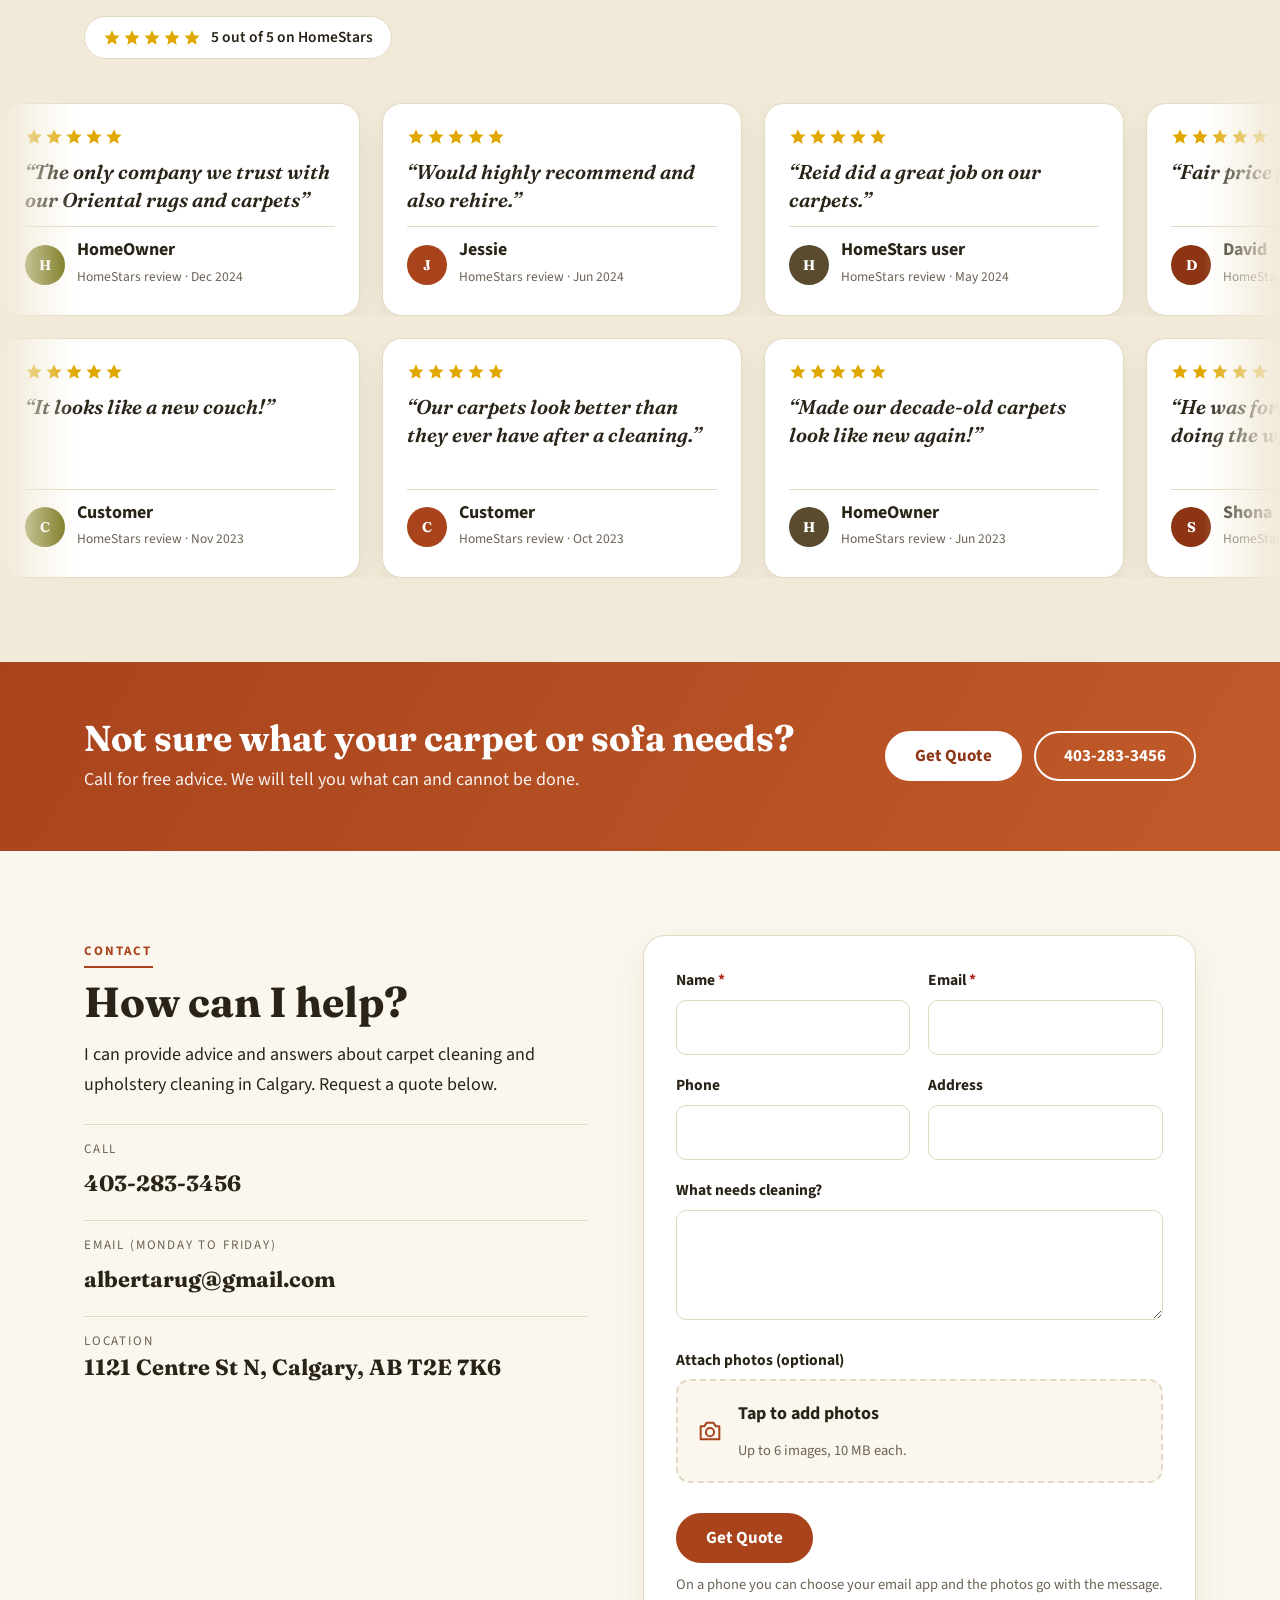
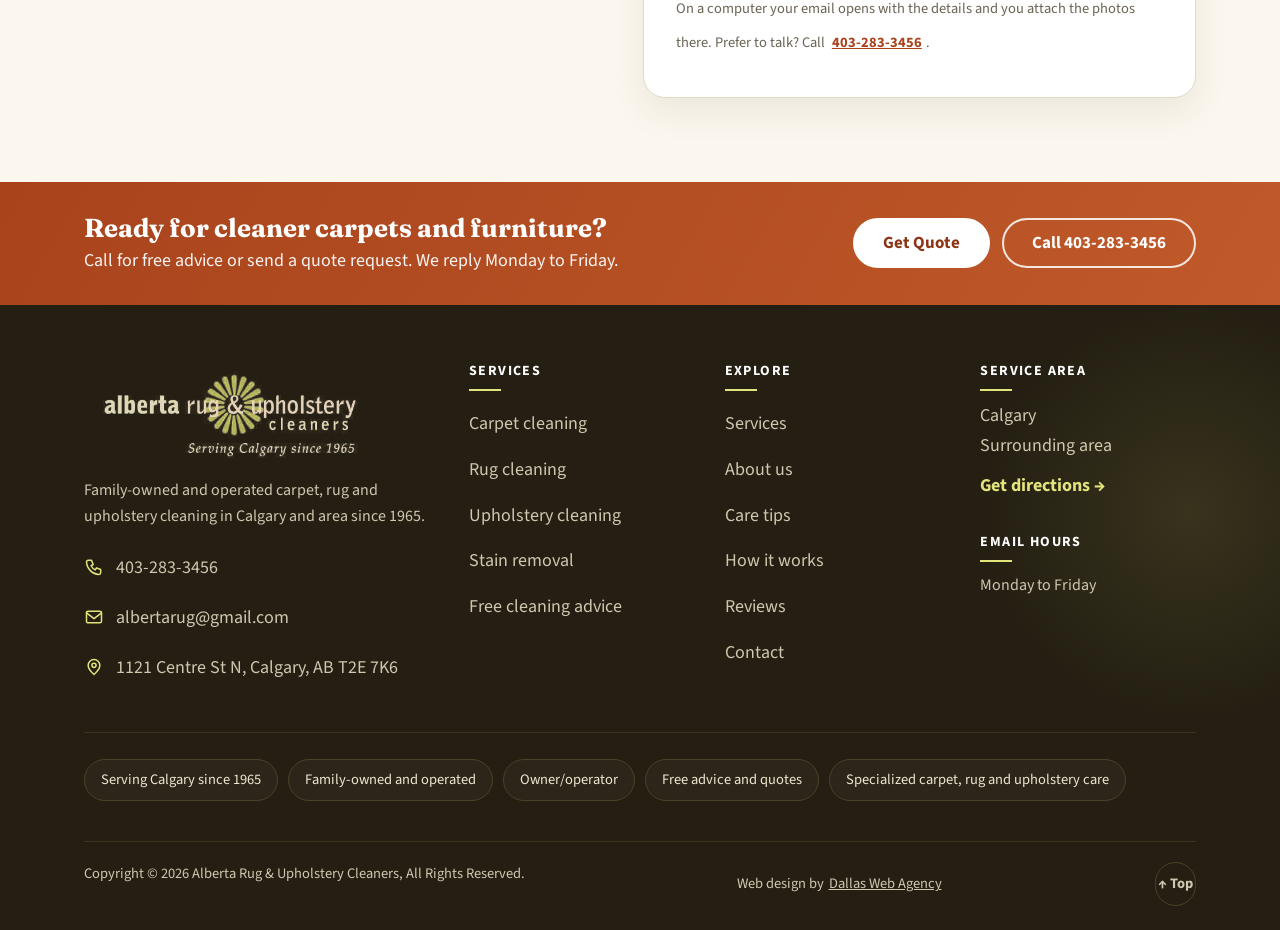
==== commit 5df03bda: "Add 4-step online booking page, fix mobile horizontal overflow, mobile polish Co-Authored-By: Claude" ====
--- a/index.html
+++ b/index.html
@@ -10,10 +10,10 @@
 <body id="top"><div class="progress" aria-hidden="true"></div>
 <div class="topbar"><div class="wrap"><span>Family-owned in Calgary since 1965</span><span>Call <a href="tel:4032833456">403-283-3456</a> for free advice</span></div></div>
 <header class="site"><div class="wrap nav"><a class="brand" href="#top" aria-label="Alberta Rug and Upholstery Cleaners home"><img src="assets/logo.png" width="500" height="192" alt="Alberta Rug &amp; Upholstery Cleaners - Serving Calgary since 1965"></a>
-<nav aria-label="Main"><ul class="menu" id="menu"><li><a href="#services">Services</a></li><li><a href="#about">About</a></li><li><a href="#care">Care tips</a></li><li><a href="#how">How it works</a></li><li><a href="#reviews">Reviews</a></li><li><a href="#contact">Contact</a></li></ul></nav>
-<div class="cta"><a class="tel" href="tel:4032833456">403-283-3456</a><a class="btn sm" href="#contact">Get Quote</a><button class="burger" aria-label="Menu" aria-expanded="false" aria-controls="menu"><span></span><span></span><span></span></button></div></div></header>
+<nav aria-label="Main"><ul class="menu" id="menu"><li><a href="#services">Services</a></li><li><a href="#about">About</a></li><li><a href="#care">Care tips</a></li><li><a href="#how">How it works</a></li><li><a href="#reviews">Reviews</a></li><li><a href="#contact">Contact</a></li><li><a href="book-online.html">Book Online</a></li></ul></nav>
+<div class="cta"><a class="tel" href="tel:4032833456">403-283-3456</a><a class="btn sm" href="book-online.html">Book Online</a><button class="burger" aria-label="Menu" aria-expanded="false" aria-controls="menu"><span></span><span></span><span></span></button></div></div></header>
 <main>
-<section class="hero"><div class="wrap"><div class="pill">Owner/Operator &middot; Calgary and area</div><h1>Alberta Rug &amp; <em>Upholstery</em> Cleaners</h1><p>Professional carpet cleaning, rug and upholstery cleaning in Calgary and the surrounding area. Family-run since 1965, with free advice on cleaning, stain removal and flooring.</p><div class="acts"><a class="btn" href="#contact">Get Quote</a><a class="btn ghost" href="tel:4032833456">Call 403-283-3456</a></div></div></section>
+<section class="hero"><div class="wrap"><div class="pill">Owner/Operator &middot; Calgary and area</div><h1>Alberta Rug &amp; <em>Upholstery</em> Cleaners</h1><p>Professional carpet cleaning, rug and upholstery cleaning in Calgary and the surrounding area. Family-run since 1965, with free advice on cleaning, stain removal and flooring.</p><div class="acts"><a class="btn" href="book-online.html">Book Online</a><a class="btn ghost" href="#contact">Get Quote</a></div></div></section>
 <div class="facts"><div class="wrap"><ul><li><b>Since 1965</b><span>Local and family-run</span></li><li><b>Owner/operator</b><span>Reid McCord does the work</span></li><li><b>Free advice</b><span>On cleaning, stains and flooring</span></li><li><b>On time</b><span>Calls and emails returned</span></li></ul></div></div>
 <section id="services"><div class="wrap"><div class="head"><div class="eyebrow">What we clean</div><h2>Carpet, rug and upholstery cleaning, done with care</h2><p>Residential cleaning for Calgary homes, with specialized care for carpets, upholstery and rugs.</p></div>
 <div class="grid3"><article class="card reveal"><div class="pic" role="img" aria-label="Carpet being vacuumed" style="background-image:url(assets/carpet.webp)"></div><div class="body"><div class="ic"><svg viewBox="0 0 24 24" fill="none" stroke="currentColor" stroke-width="1.7" stroke-linecap="round" stroke-linejoin="round" aria-hidden="true"><path d="M3 7h18v10H3z"/><path d="M6 7v10M9 7v10M12 7v10M15 7v10M18 7v10"/><path d="M3 20h18"/></svg></div><h3>Carpet &amp; rug cleaning</h3><p>Hot water extraction removes the body oils and soil that vacuuming cannot. Regular professional cleaning helps prevent permanent texture loss.</p><a class="more" href="https://albertarug.com/carpet-cleaning">Carpet cleaning details &rarr;</a></div></article>
--- a/assets/style.css
+++ b/assets/style.css
@@ -102,3 +102,10 @@
 @media(max-width:1000px){footer .fg{grid-template-columns:1fr 1fr}.fbrand{grid-column:1/-1}}
 @media(max-width:600px){footer .fg{grid-template-columns:1fr 1fr;gap:28px}.fcta strong{font-size:21px}.fcta-b,.fcta-b .btn{width:100%}.fbot{flex-direction:column;align-items:flex-start}}
 @media(max-width:420px){footer .fg{grid-template-columns:1fr}}
+/* mobile polish */
+.cl a{display:inline-block;padding:9px 0;min-height:44px}.topbar a{display:inline-block;padding:10px 4px}.fbot a{min-height:44px;display:inline-flex;align-items:center}
+@media(max-width:760px){.topbar .wrap{padding-top:0;padding-bottom:0}.hero h1{font-size:clamp(34px,10vw,48px)}.hero p{font-size:18px}.head{margin-bottom:30px}.totop{margin-bottom:8px}}
+@media(max-height:480px) and (orientation:landscape){.hero{padding:48px 0}.hero h1{font-size:34px}}
+/* no horizontal overflow from reveal transforms */
+html,body{overflow-x:clip;max-width:100%}
+@media(max-width:1000px){.js .rv-left,.js .rv-right{transform:translateY(30px)}.js .rv-left.in,.js .rv-right.in{transform:none}}
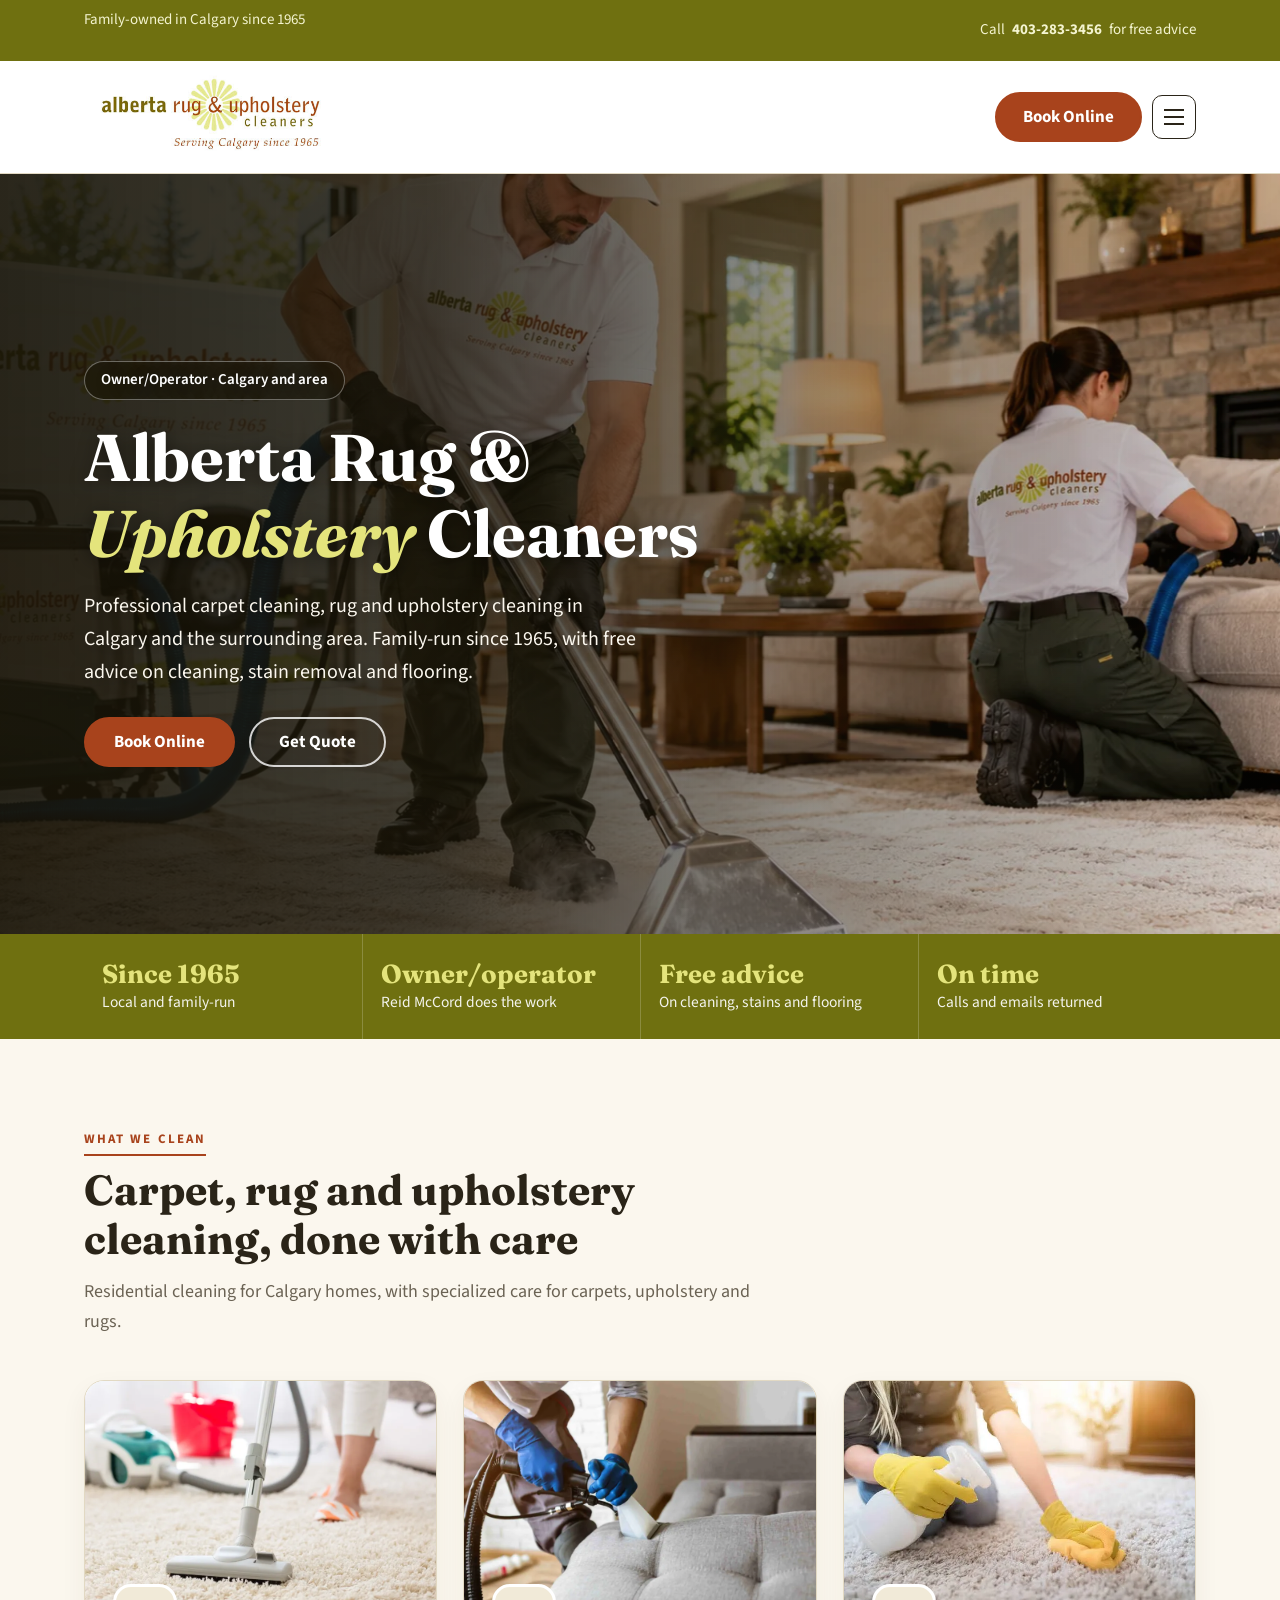
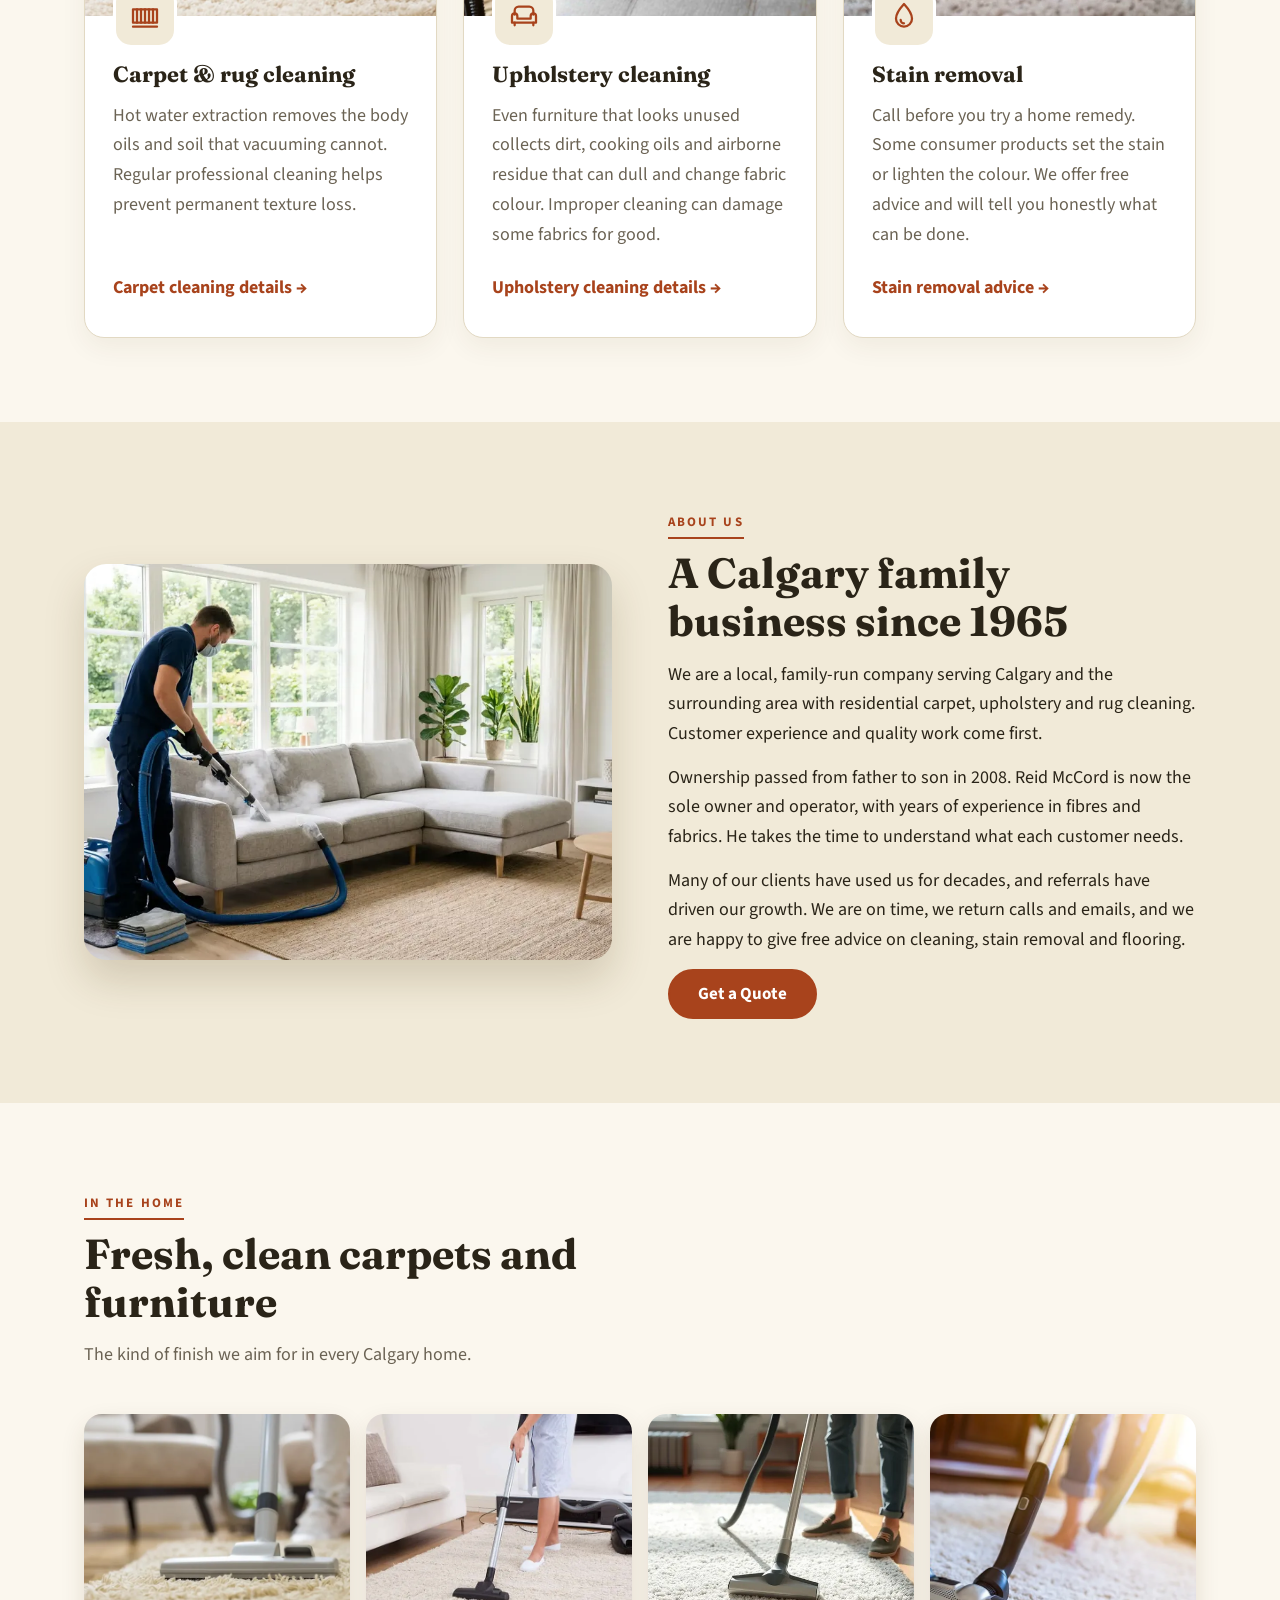
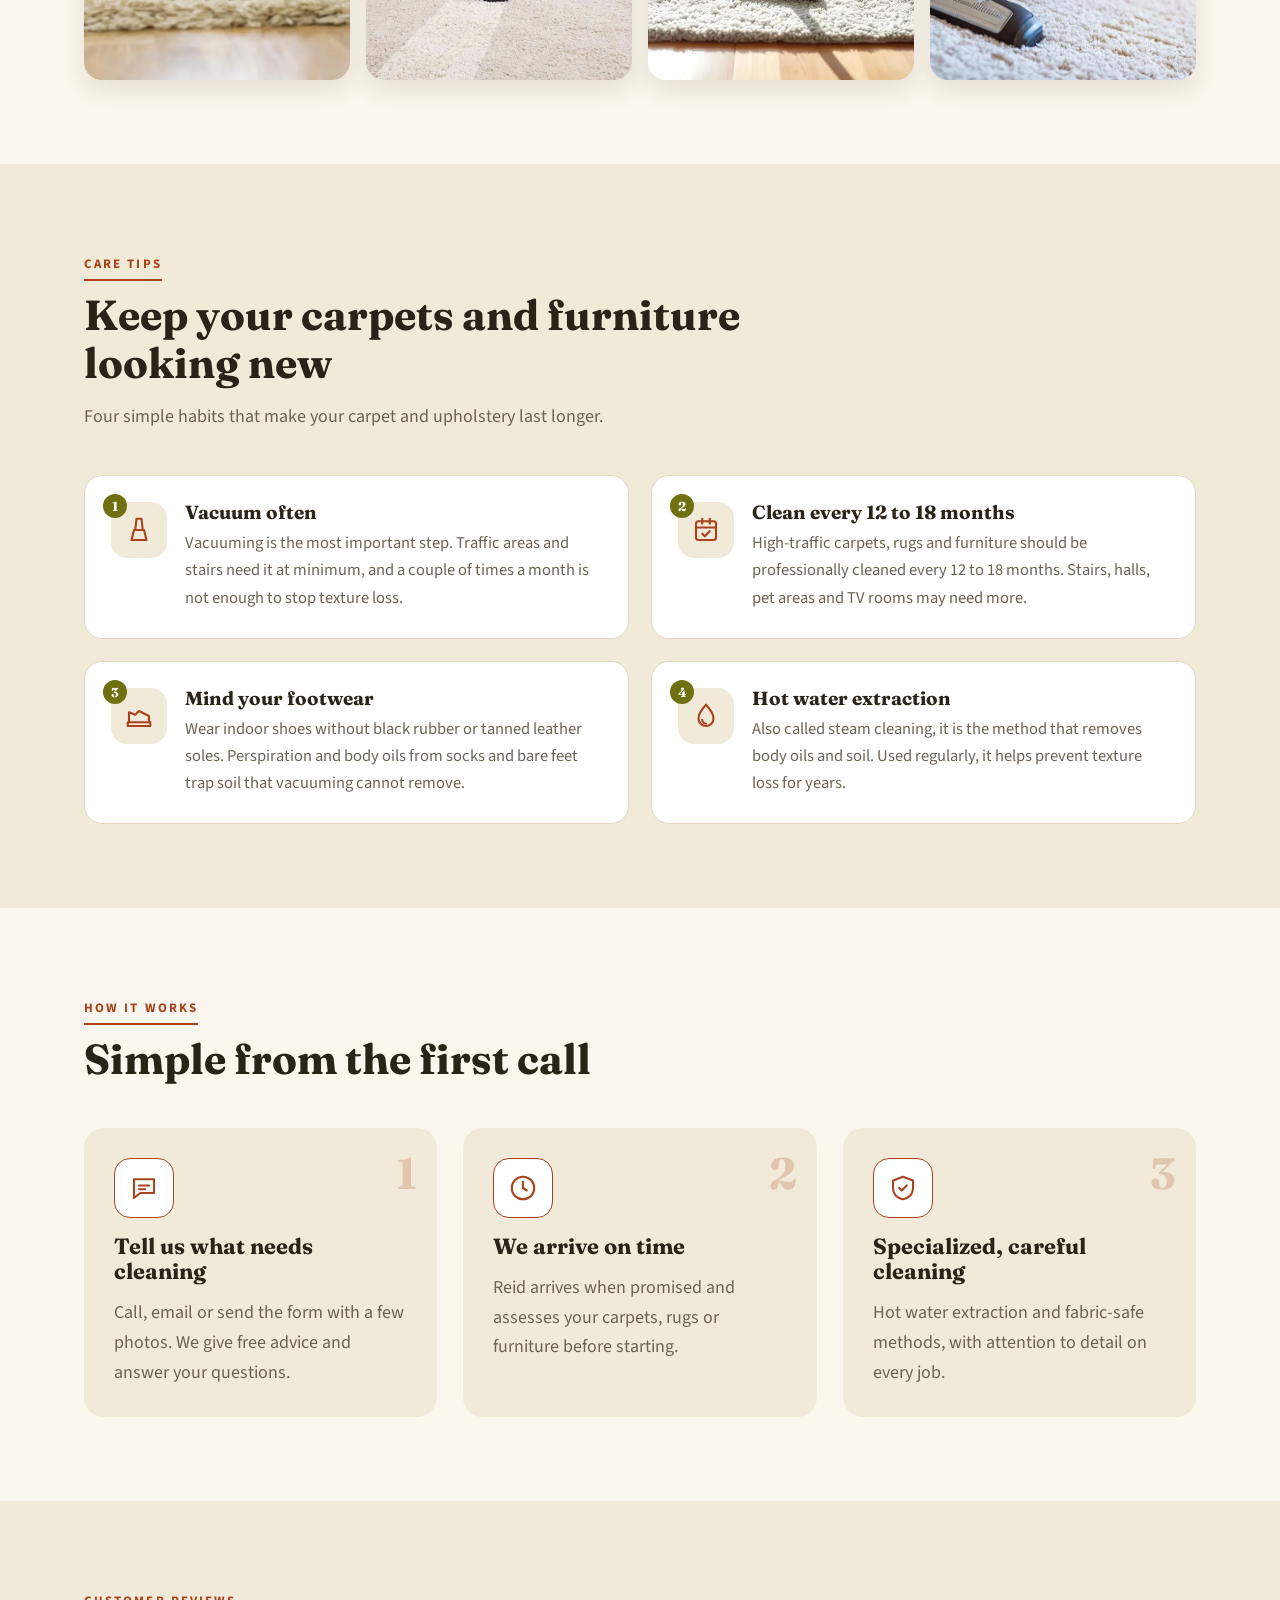
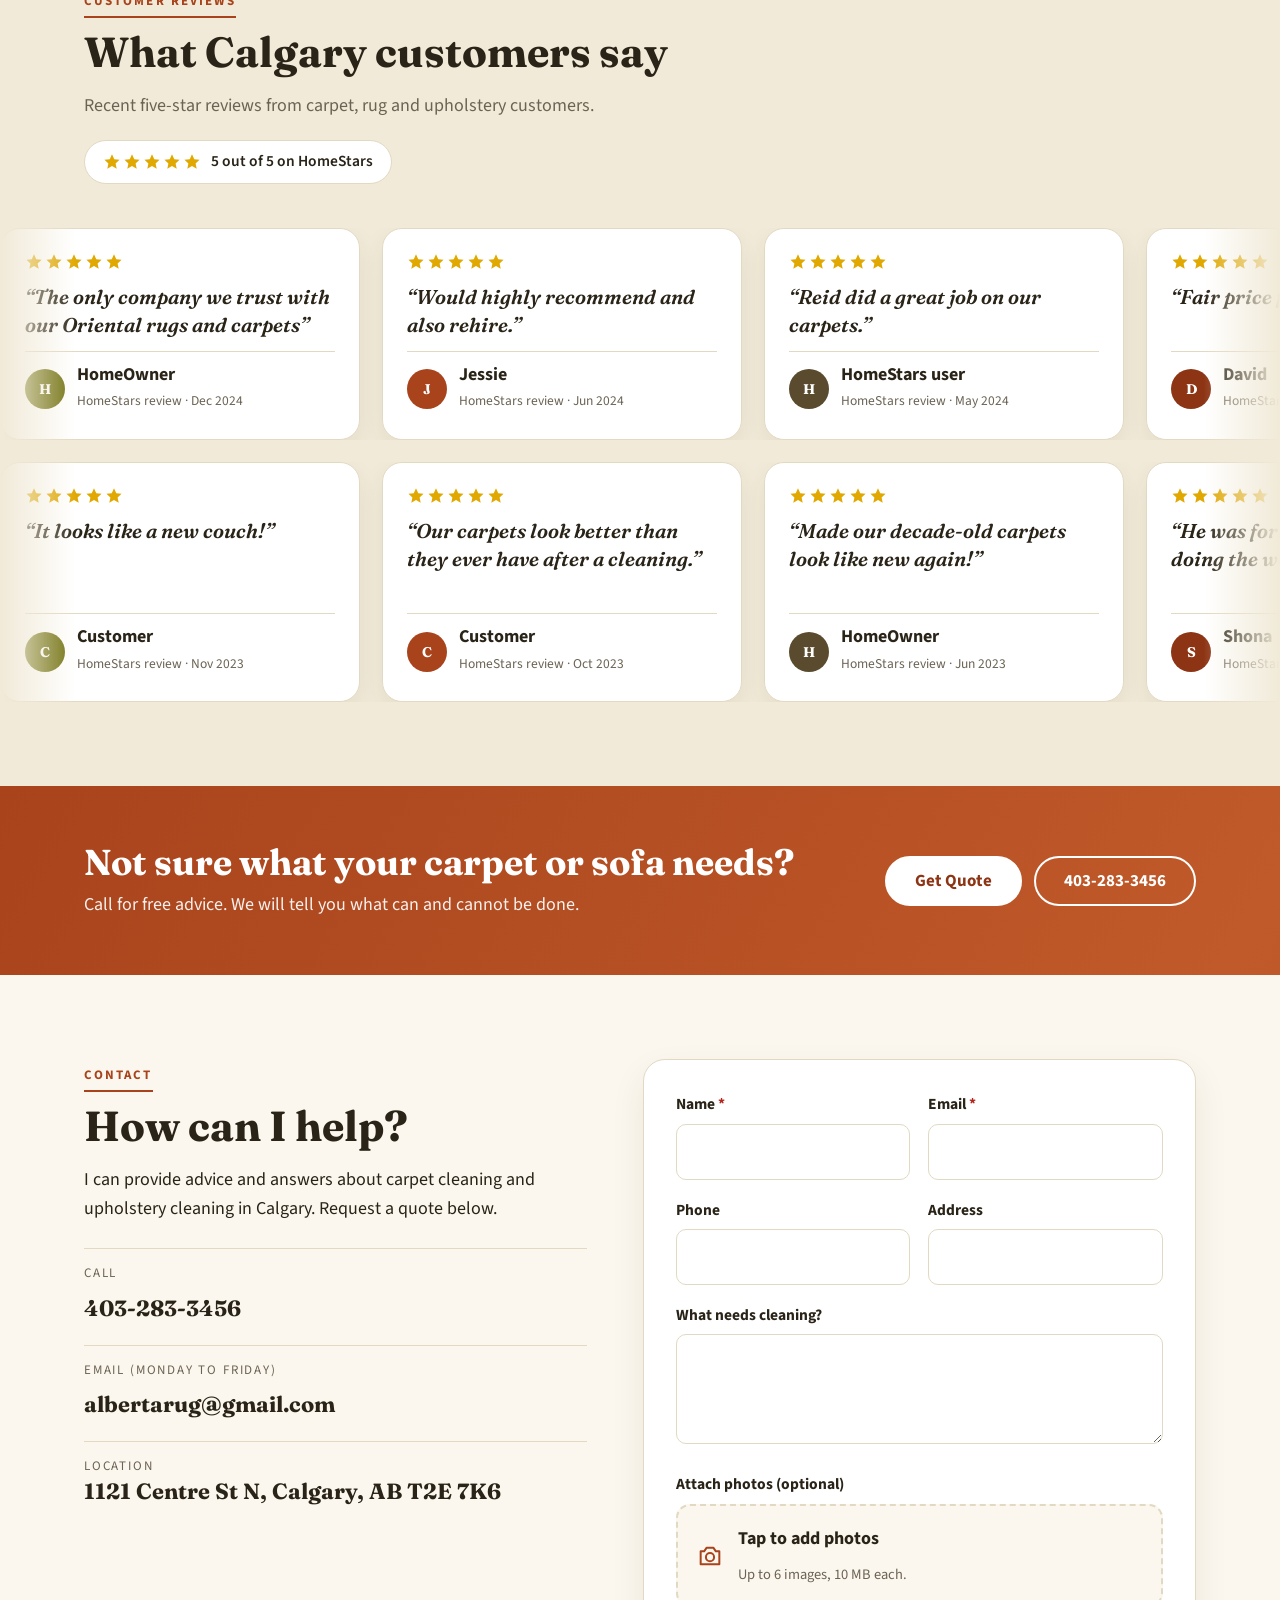
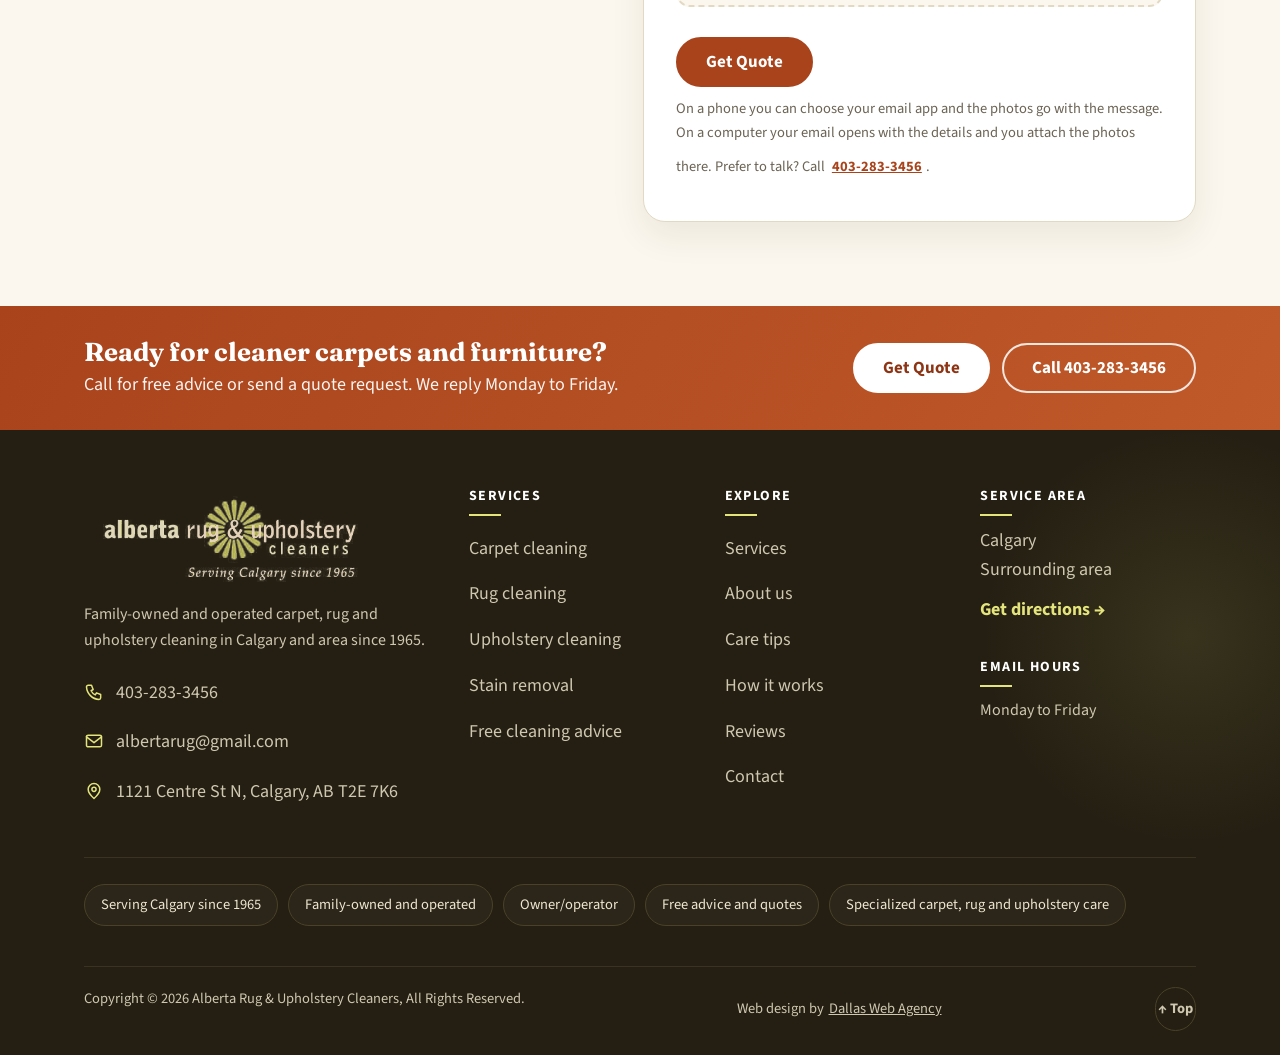
==== commit 21968fe4: "Full-width team photo hero, header overflow fix at wide desktop Co-Authored-By: Claude Sonnet 5.5 <n" ====
--- a/index.html
+++ b/index.html
@@ -5,12 +5,12 @@
 <meta name="description" content="Family-run carpet cleaning, rug cleaning, upholstery cleaning and stain removal in Calgary since 1965. Owner-operated. Call 403-283-3456 for a free quote.">
 <link rel="preconnect" href="https://fonts.googleapis.com"><link rel="preconnect" href="https://fonts.gstatic.com" crossorigin>
 <link href="https://fonts.googleapis.com/css2?family=Fraunces:ital,wght@0,600;0,700;1,600&family=Source+Sans+3:wght@400;600;700&display=swap" rel="stylesheet">
-<link rel="icon" href="assets/logo.png"><link rel="stylesheet" href="assets/style.css?v=5">
+<link rel="icon" href="assets/logo.png"><link rel="stylesheet" href="assets/style.css?v=7">
 <script type="application/ld+json">{"@context":"https://schema.org","@type":"HomeAndConstructionBusiness","name":"Alberta Rug & Upholstery Cleaners","telephone":"+1-403-283-3456","email":"albertarug@gmail.com","foundingDate":"1965","address":{"@type":"PostalAddress","streetAddress":"1121 Centre St N","addressLocality":"Calgary","addressRegion":"AB","postalCode":"T2E 7K6","addressCountry":"CA"},"areaServed":"Calgary, Alberta"}</script></head>
 <body id="top"><div class="progress" aria-hidden="true"></div>
 <div class="topbar"><div class="wrap"><span>Family-owned in Calgary since 1965</span><span>Call <a href="tel:4032833456">403-283-3456</a> for free advice</span></div></div>
 <header class="site"><div class="wrap nav"><a class="brand" href="#top" aria-label="Alberta Rug and Upholstery Cleaners home"><img src="assets/logo.png" width="500" height="192" alt="Alberta Rug &amp; Upholstery Cleaners - Serving Calgary since 1965"></a>
-<nav aria-label="Main"><ul class="menu" id="menu"><li><a href="#services">Services</a></li><li><a href="#about">About</a></li><li><a href="#care">Care tips</a></li><li><a href="#how">How it works</a></li><li><a href="#reviews">Reviews</a></li><li><a href="#contact">Contact</a></li><li><a href="book-online.html">Book Online</a></li></ul></nav>
+<nav aria-label="Main"><ul class="menu" id="menu"><li><a href="#services">Services</a></li><li><a href="#about">About</a></li><li><a href="#care">Care tips</a></li><li><a href="#how">How it works</a></li><li><a href="#reviews">Reviews</a></li><li><a href="#contact">Contact</a></li></ul></nav>
 <div class="cta"><a class="tel" href="tel:4032833456">403-283-3456</a><a class="btn sm" href="book-online.html">Book Online</a><button class="burger" aria-label="Menu" aria-expanded="false" aria-controls="menu"><span></span><span></span><span></span></button></div></div></header>
 <main>
 <section class="hero"><div class="wrap"><div class="pill">Owner/Operator &middot; Calgary and area</div><h1>Alberta Rug &amp; <em>Upholstery</em> Cleaners</h1><p>Professional carpet cleaning, rug and upholstery cleaning in Calgary and the surrounding area. Family-run since 1965, with free advice on cleaning, stain removal and flooring.</p><div class="acts"><a class="btn" href="book-online.html">Book Online</a><a class="btn ghost" href="#contact">Get Quote</a></div></div></section>
--- a/assets/style.css
+++ b/assets/style.css
@@ -109,3 +109,13 @@
 /* no horizontal overflow from reveal transforms */
 html,body{overflow-x:clip;max-width:100%}
 @media(max-width:1000px){.js .rv-left,.js .rv-right{transform:translateY(30px)}.js .rv-left.in,.js .rv-right.in{transform:none}}
+
+/* hero v2: full-width team photo, readable text */
+.hero{padding:150px 0 130px;min-height:min(86vh,760px);display:flex;align-items:center}.hero:after{background:url('hero.webp') 65% center/cover no-repeat}
+.hero:before{background:linear-gradient(90deg,rgba(24,20,8,.92) 0%,rgba(24,20,8,.82) 34%,rgba(24,20,8,.45) 62%,rgba(24,20,8,.12) 100%)}
+.hero .wrap{width:100%}.hero h1,.hero p,.hero .pill{text-shadow:0 2px 18px rgba(0,0,0,.45)}.hero p{color:#fbf7ee}.hero .pill{background:rgba(24,20,8,.55);backdrop-filter:blur(4px)}
+@media(max-width:900px){.hero:before{background:linear-gradient(180deg,rgba(24,20,8,.88) 0%,rgba(24,20,8,.78) 55%,rgba(24,20,8,.6) 100%)}.hero:after{background-position:70% center}}
+@media(max-width:760px){.hero{padding:72px 0 64px;min-height:0}}
+
+@media(min-width:1281px) and (max-width:1520px){.tel{display:none}}
+.hero h1 em{background:none;-webkit-background-clip:initial;background-clip:initial;color:var(--ye);animation:none;text-shadow:0 2px 18px rgba(0,0,0,.5)}
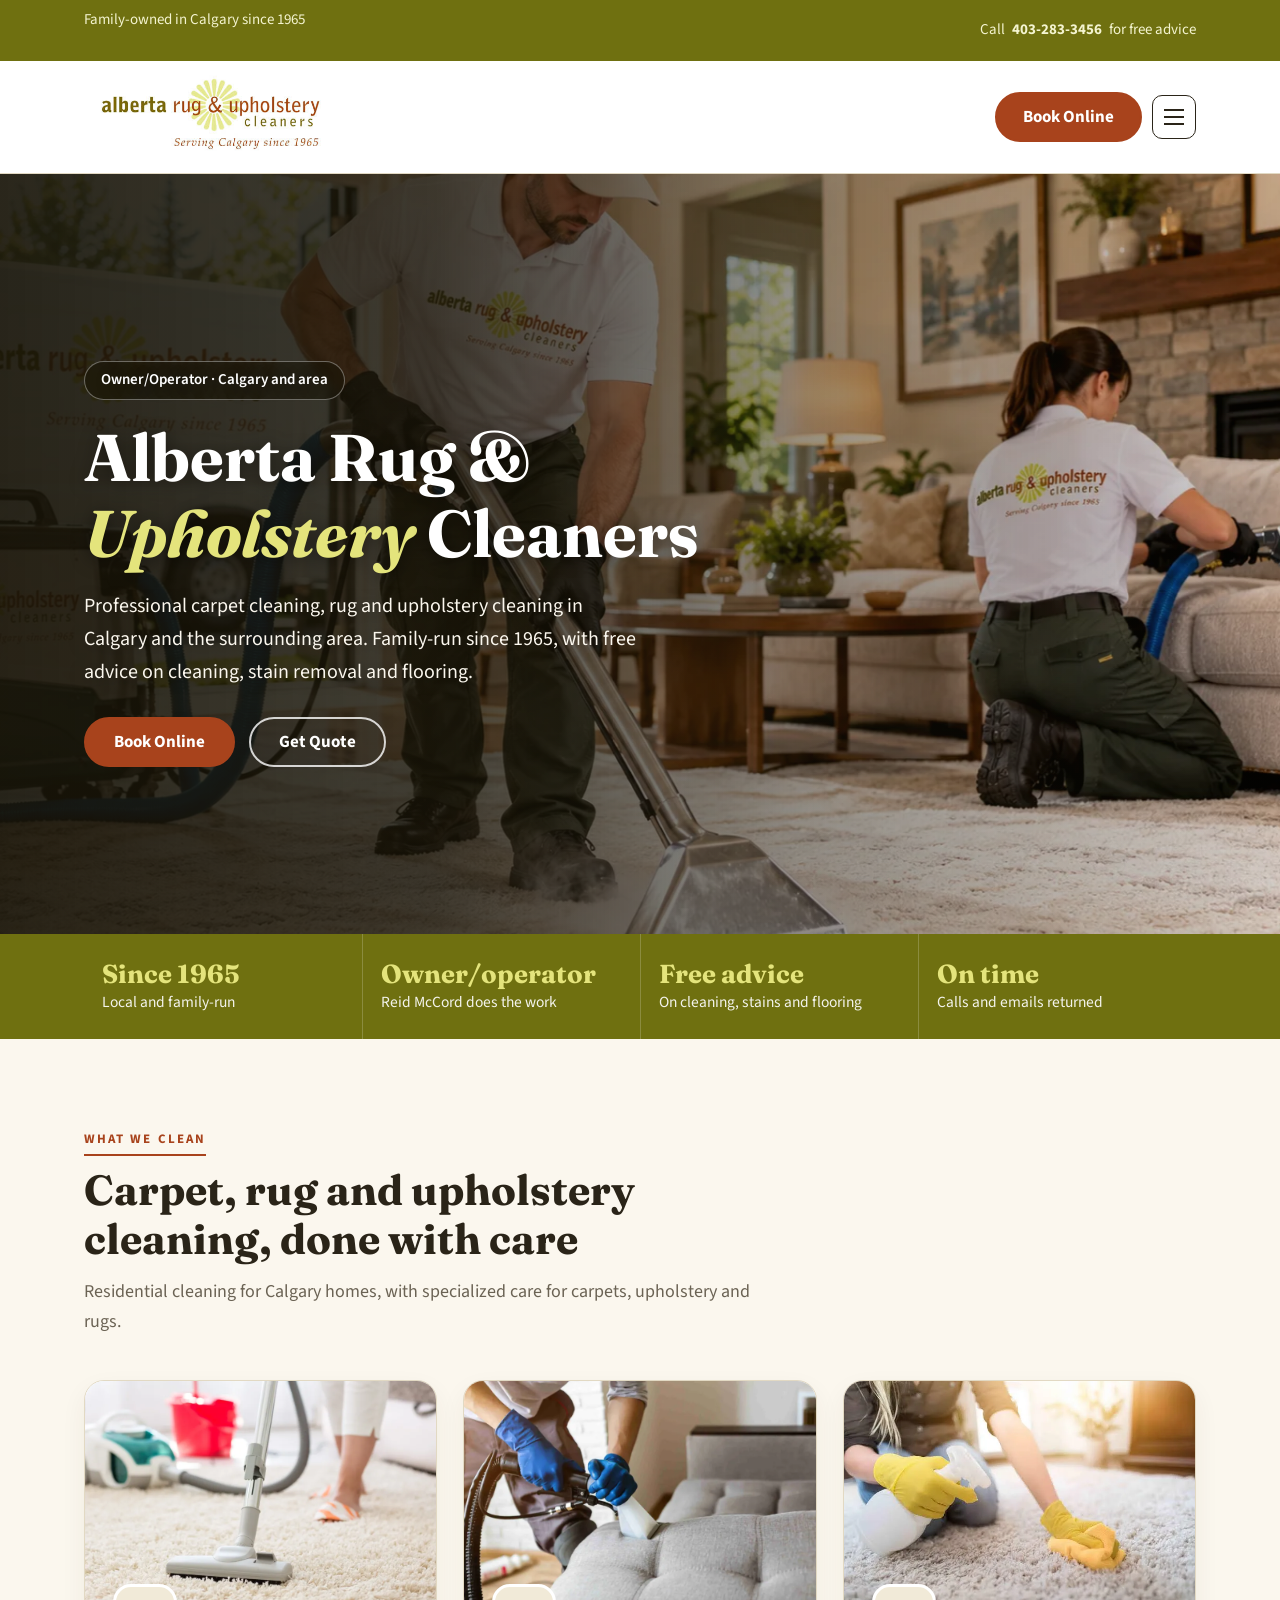
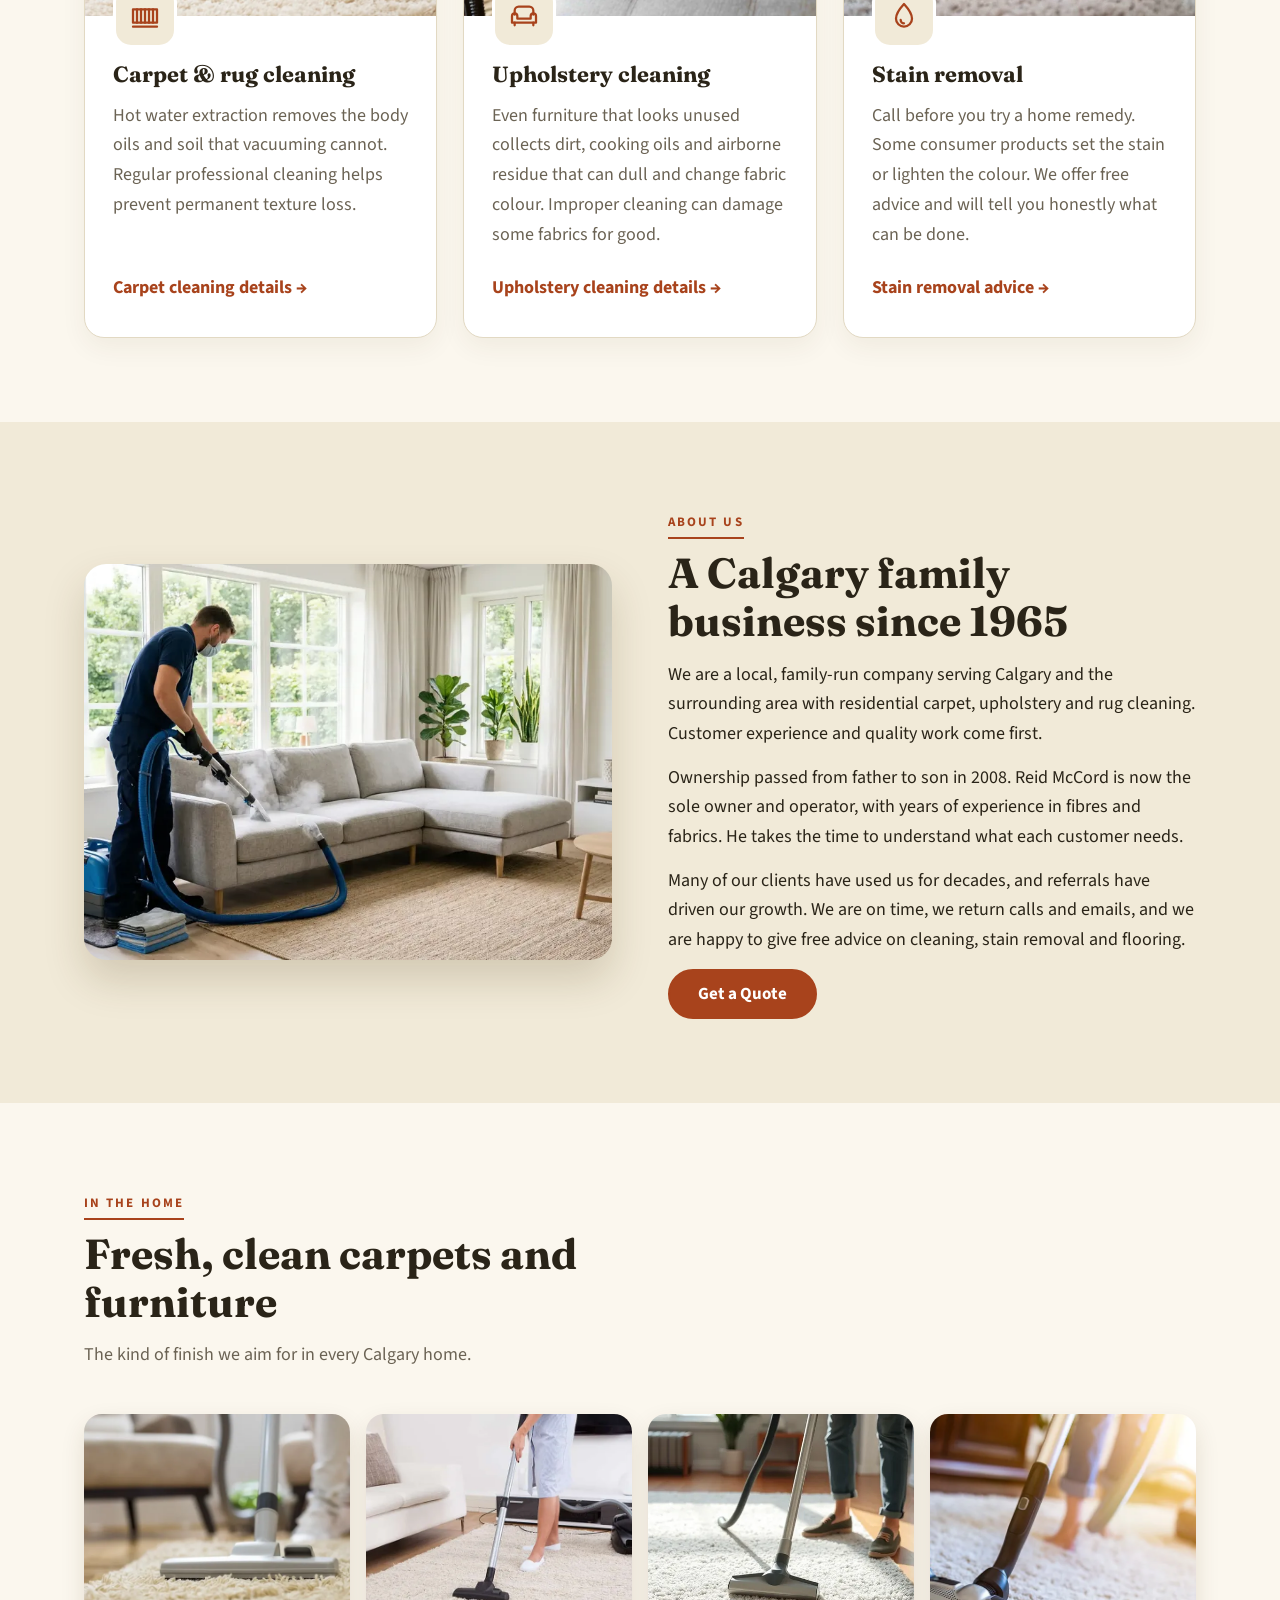
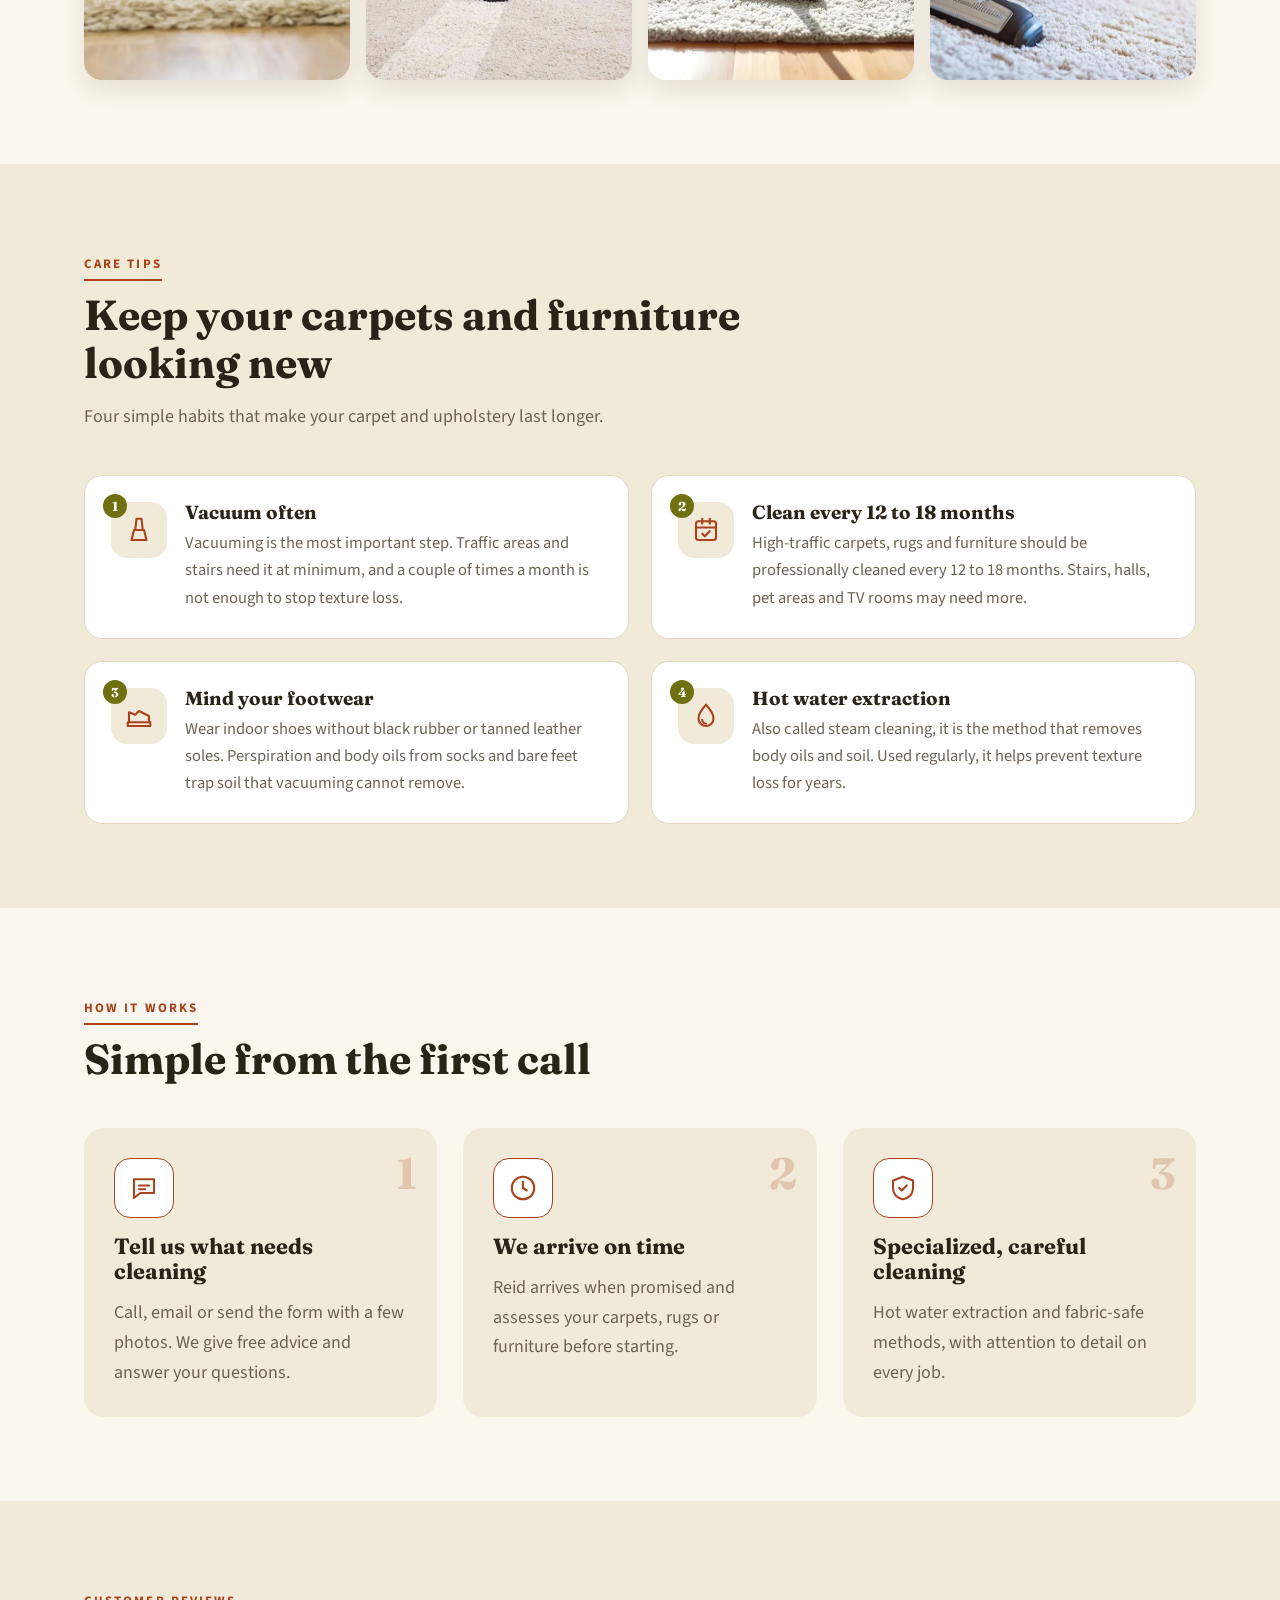
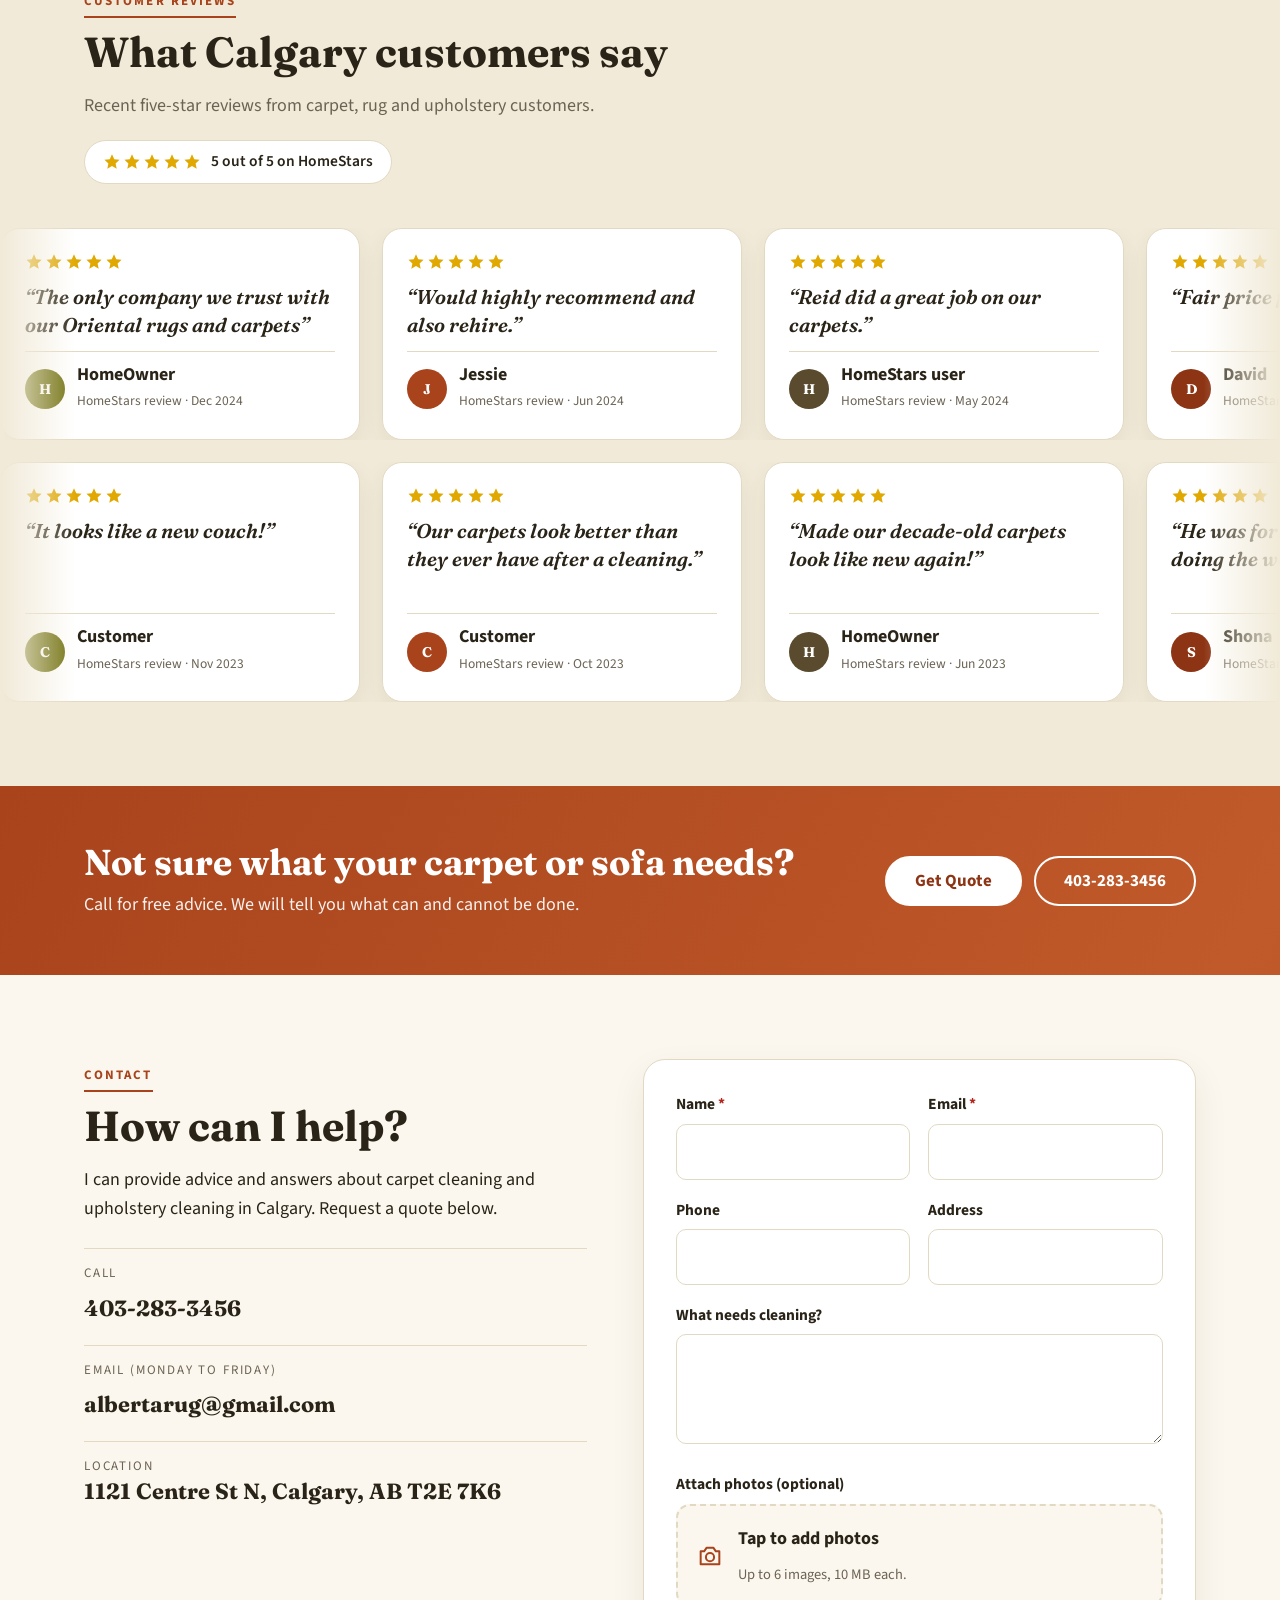
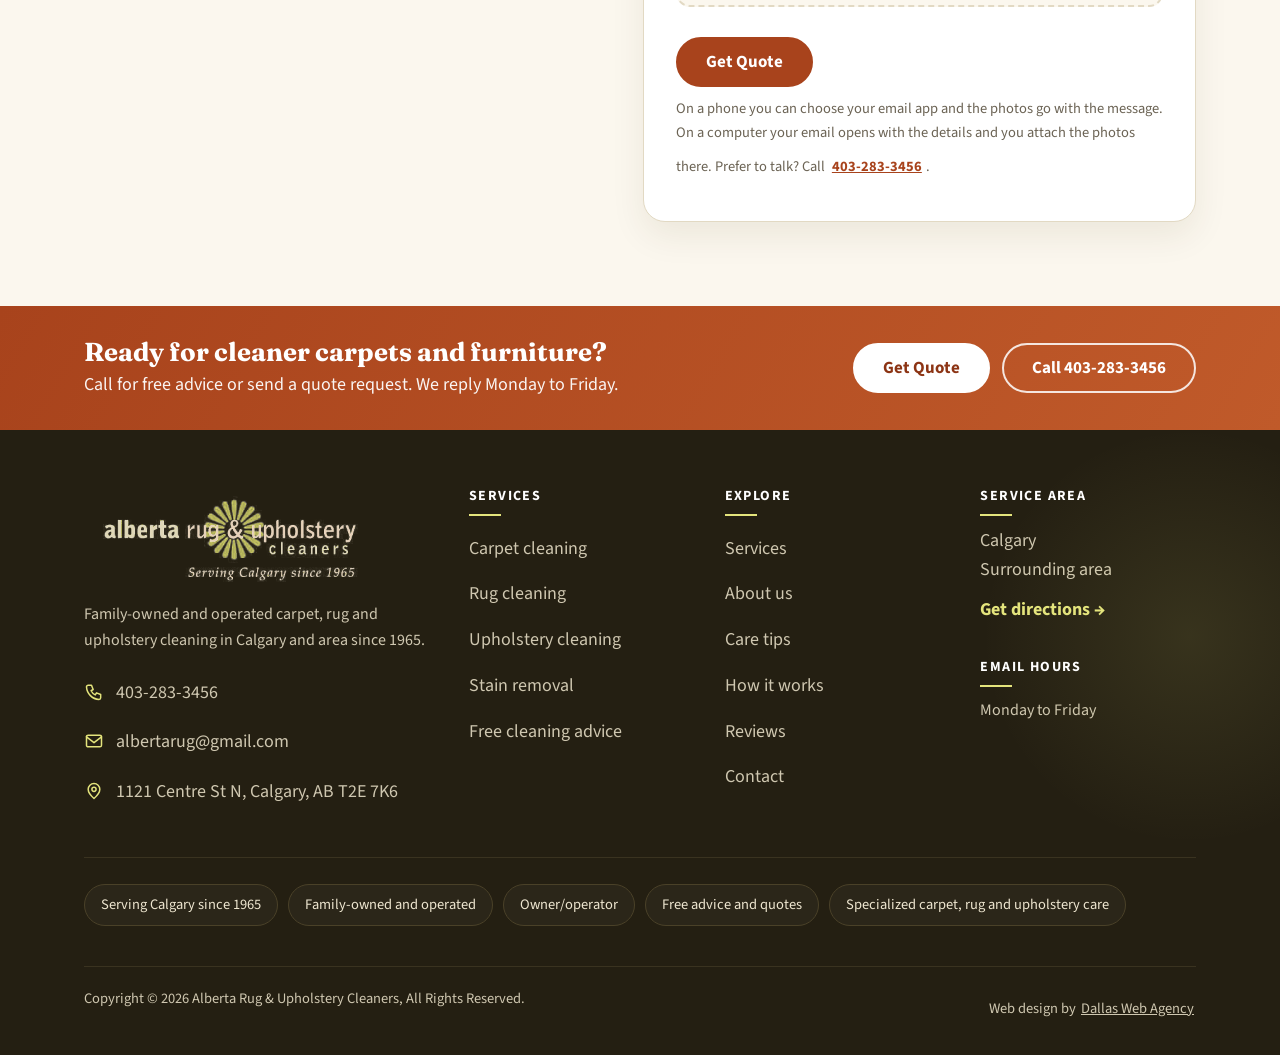
==== commit 027d50f5: "Footer: remove Top link, credit on the right Co-Authored-By: Claude Sonnet 5.5 <noreply@anthropic.co" ====
--- a/index.html
+++ b/index.html
@@ -5,7 +5,7 @@
 <meta name="description" content="Family-run carpet cleaning, rug cleaning, upholstery cleaning and stain removal in Calgary since 1965. Owner-operated. Call 403-283-3456 for a free quote.">
 <link rel="preconnect" href="https://fonts.googleapis.com"><link rel="preconnect" href="https://fonts.gstatic.com" crossorigin>
 <link href="https://fonts.googleapis.com/css2?family=Fraunces:ital,wght@0,600;0,700;1,600&family=Source+Sans+3:wght@400;600;700&display=swap" rel="stylesheet">
-<link rel="icon" href="assets/logo.png"><link rel="stylesheet" href="assets/style.css?v=7">
+<link rel="icon" href="assets/logo.png"><link rel="stylesheet" href="assets/style.css?v=8">
 <script type="application/ld+json">{"@context":"https://schema.org","@type":"HomeAndConstructionBusiness","name":"Alberta Rug & Upholstery Cleaners","telephone":"+1-403-283-3456","email":"albertarug@gmail.com","foundingDate":"1965","address":{"@type":"PostalAddress","streetAddress":"1121 Centre St N","addressLocality":"Calgary","addressRegion":"AB","postalCode":"T2E 7K6","addressCountry":"CA"},"areaServed":"Calgary, Alberta"}</script></head>
 <body id="top"><div class="progress" aria-hidden="true"></div>
 <div class="topbar"><div class="wrap"><span>Family-owned in Calgary since 1965</span><span>Call <a href="tel:4032833456">403-283-3456</a> for free advice</span></div></div>
@@ -37,6 +37,6 @@
 <div><h4>Explore</h4><ul><li><a href="#services">Services</a></li><li><a href="#about">About us</a></li><li><a href="#care">Care tips</a></li><li><a href="#how">How it works</a></li><li><a href="#reviews">Reviews</a></li><li><a href="#contact">Contact</a></li></ul></div>
 <div><h4>Service area</h4><ul><li>Calgary</li><li>Surrounding area</li></ul><a class="fmap" href="https://www.google.com/maps/search/?api=1&query=Alberta%20Rug%20%26%20Upholstery%20Cleaners%2C%201121%20Centre%20St%20N%2C%20Calgary%2C%20AB%20T2E%207K6" target="_blank" rel="noopener">Get directions &rarr;</a><h4 style="margin-top:22px">Email hours</h4><p class="fsm">Monday to Friday</p></div></div>
 <div class="fbadges"><span>Serving Calgary since 1965</span><span>Family-owned and operated</span><span>Owner/operator</span><span>Free advice and quotes</span><span>Specialized carpet, rug and upholstery care</span></div>
-<div class="fbot"><span>Copyright &copy; 2026 Alberta Rug &amp; Upholstery Cleaners, All Rights Reserved.</span><span>Web design by <a href="https://www.dallaswebagency.us/" target="_blank" rel="noopener">Dallas Web Agency</a></span><a class="totop" href="#top" aria-label="Back to top">&uarr; Top</a></div></div></footer>
+<div class="fbot"><span>Copyright &copy; 2026 Alberta Rug &amp; Upholstery Cleaners, All Rights Reserved.</span><span>Web design by <a href="https://www.dallaswebagency.us/" target="_blank" rel="noopener">Dallas Web Agency</a></span></div></div></footer>
 <div class="mbar"><a href="tel:4032833456">Call Now</a><a href="#contact">Get Quote</a></div>
 <script src="assets/main.js?v=2" defer></script></body></html>
--- a/assets/style.css
+++ b/assets/style.css
@@ -119,3 +119,4 @@
 
 @media(min-width:1281px) and (max-width:1520px){.tel{display:none}}
 .hero h1 em{background:none;-webkit-background-clip:initial;background-clip:initial;color:var(--ye);animation:none;text-shadow:0 2px 18px rgba(0,0,0,.5)}
+.fbot>span:last-of-type{margin-left:auto;text-align:right}@media(max-width:600px){.fbot>span:last-of-type{margin-left:0;text-align:left}}
